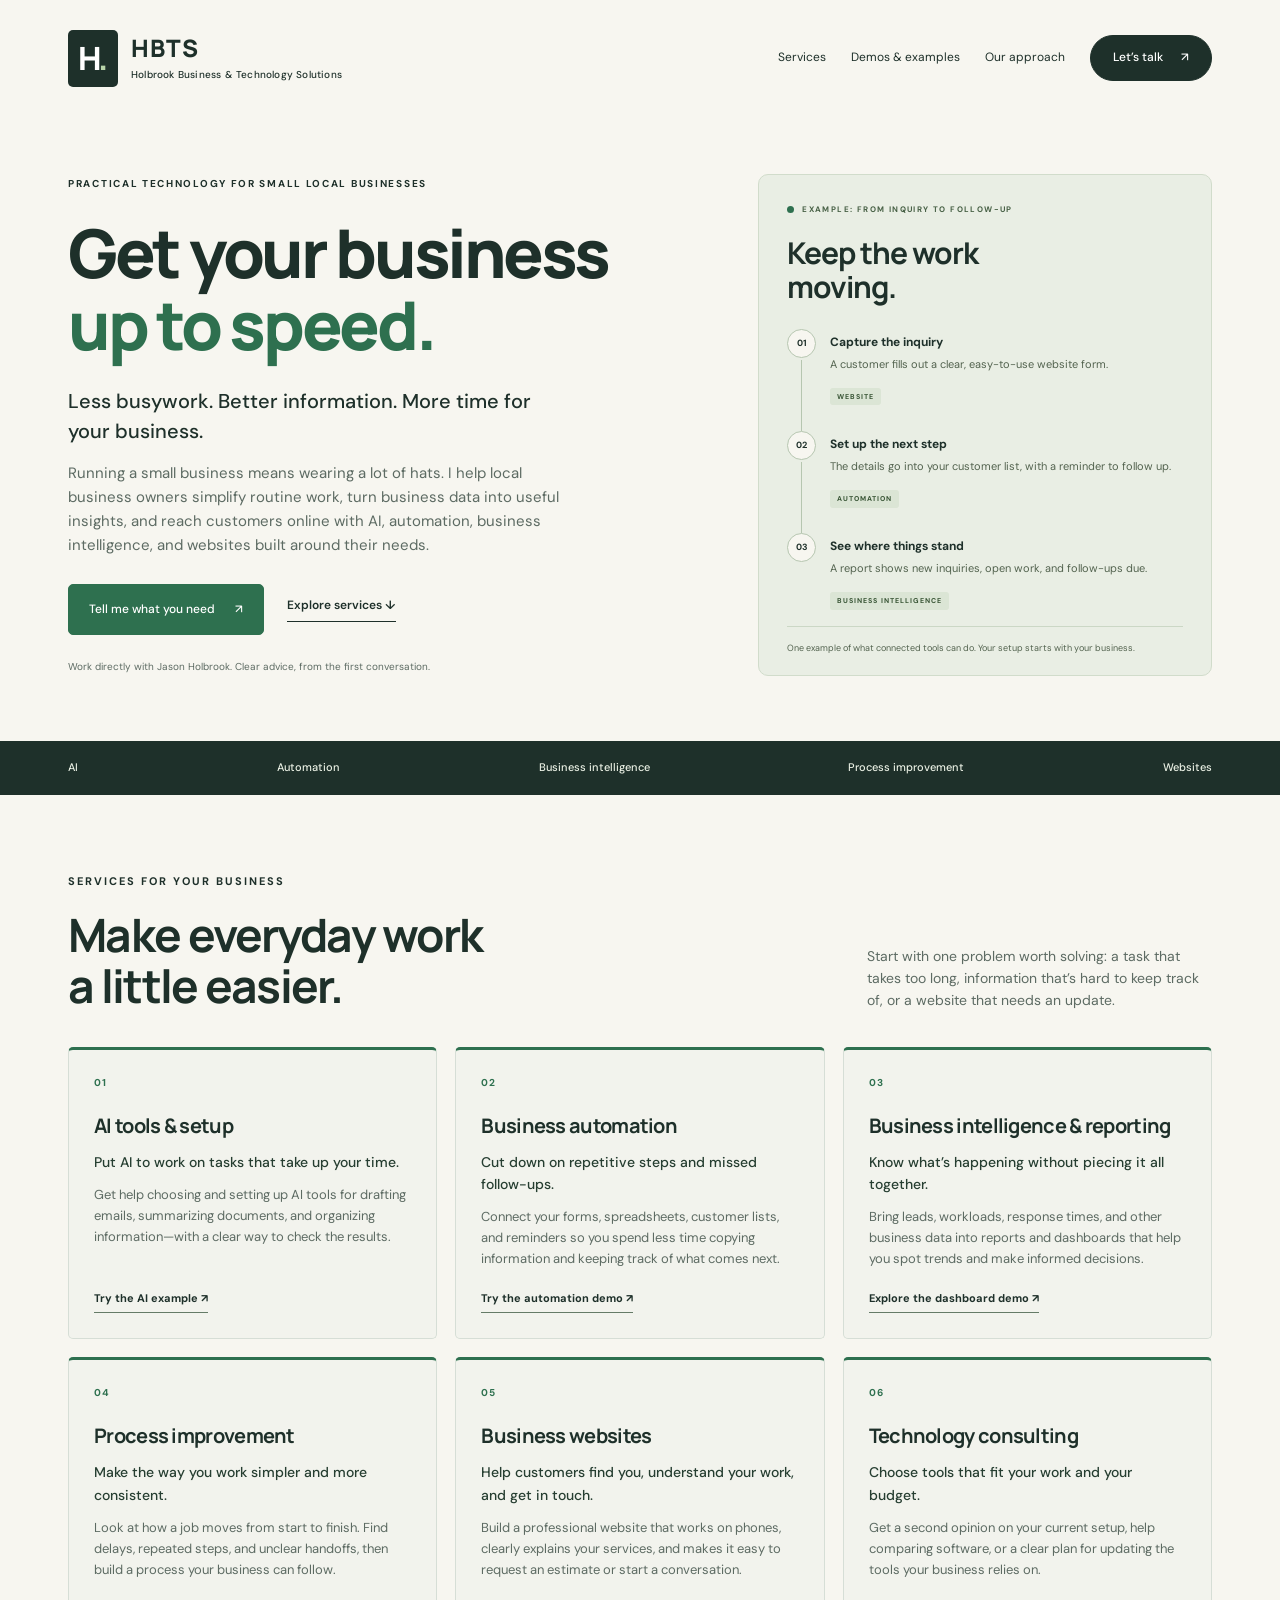
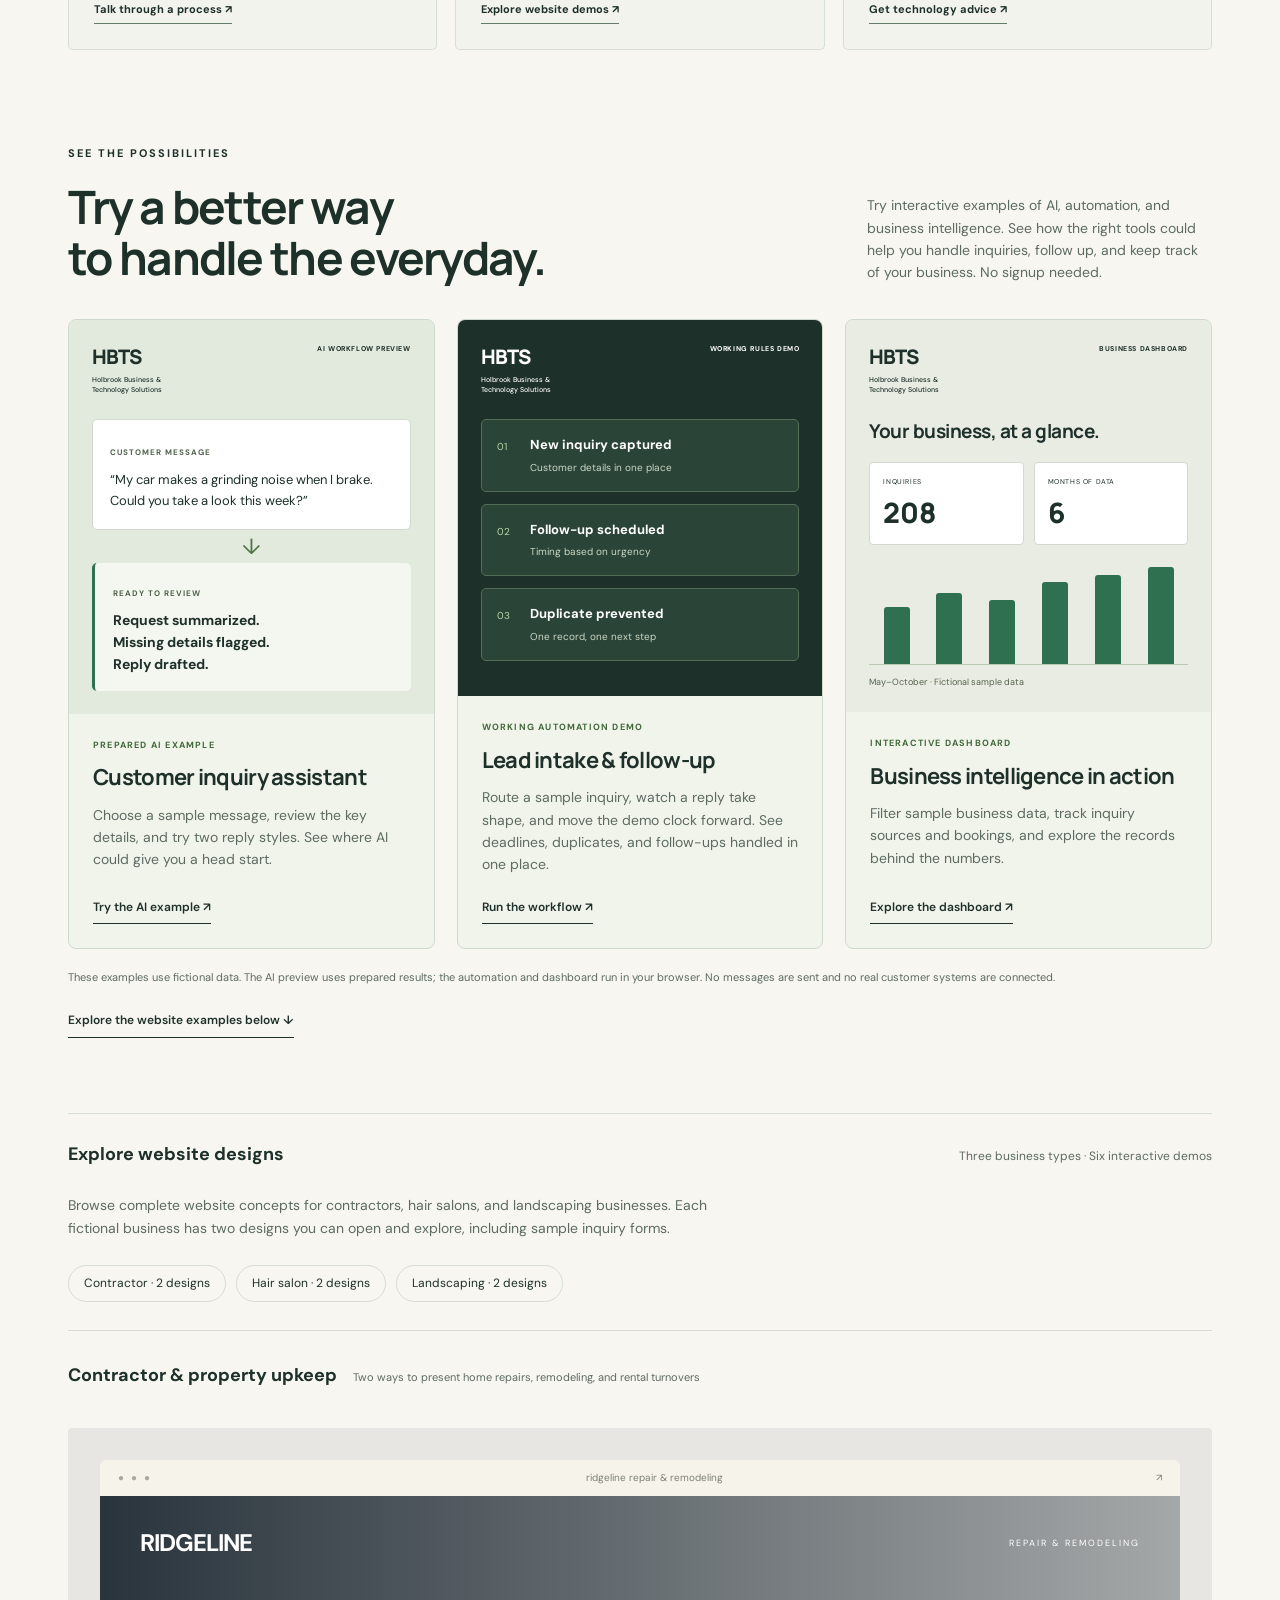
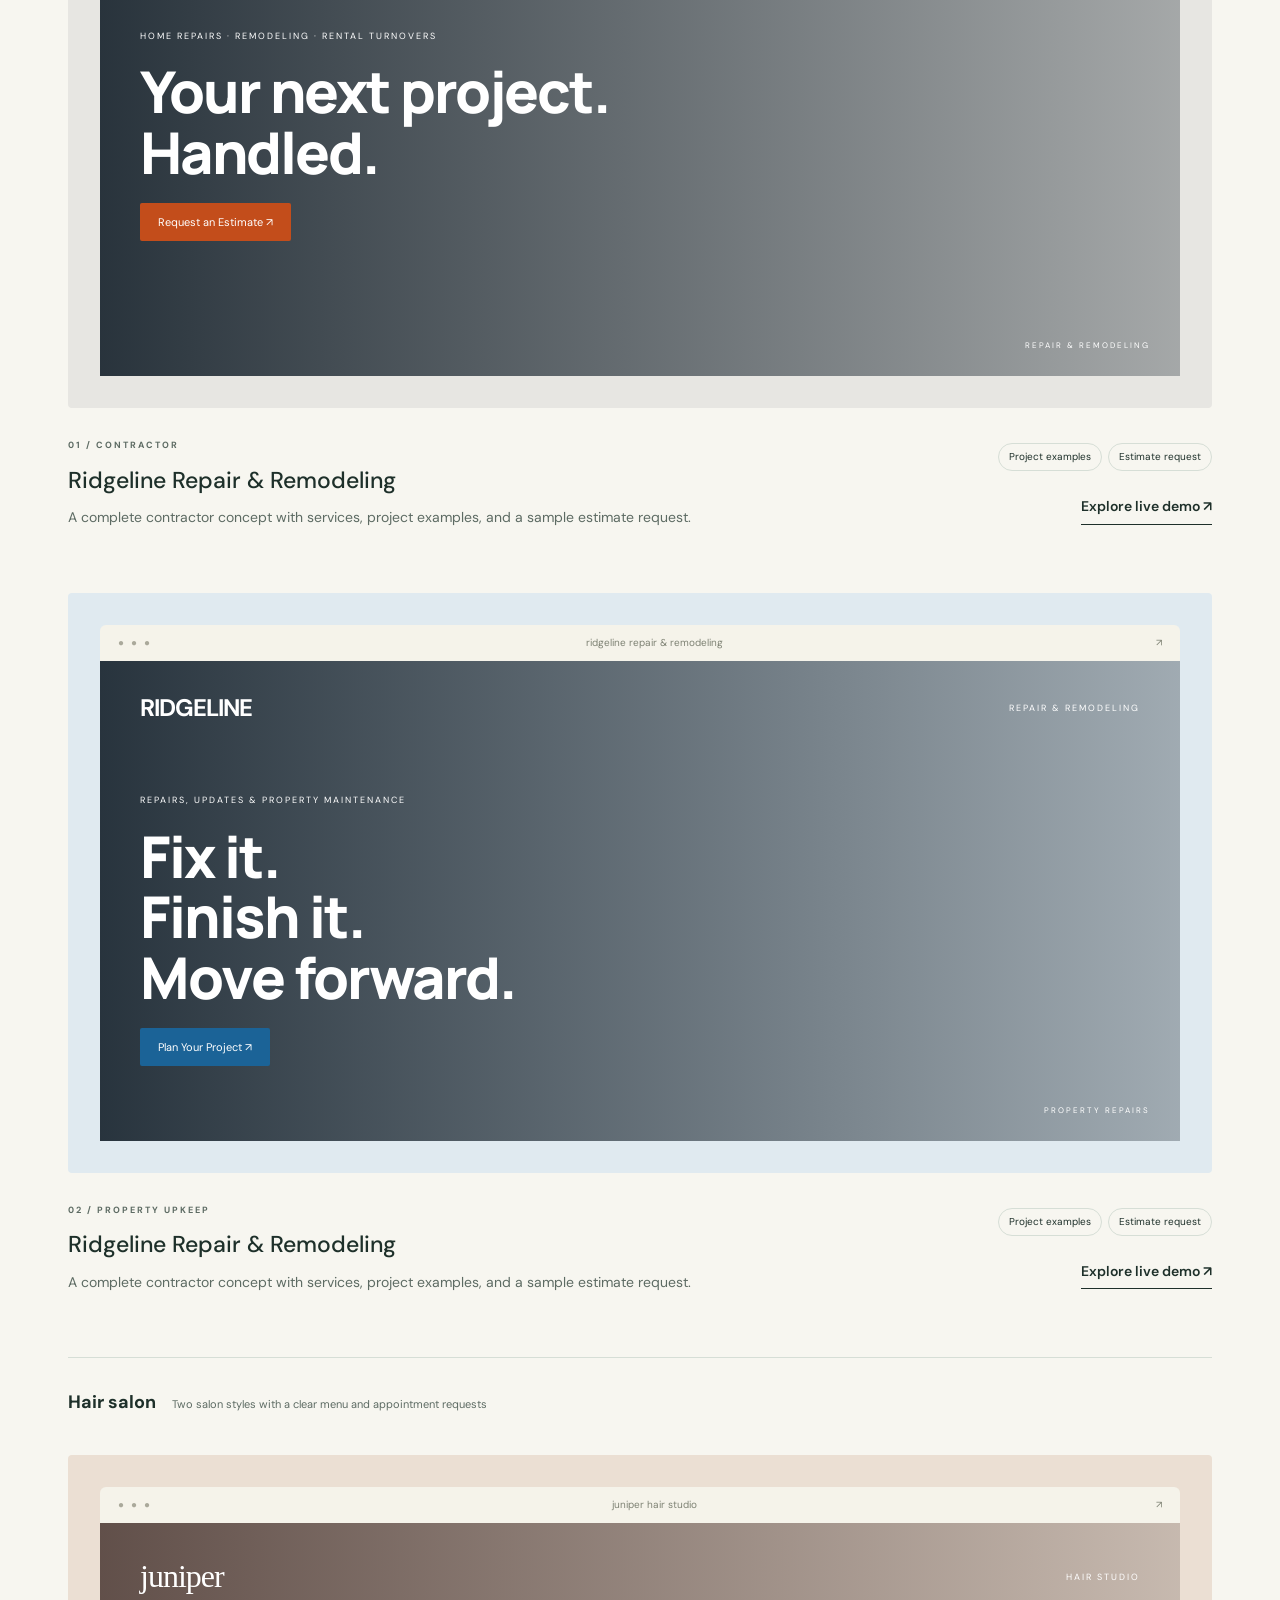
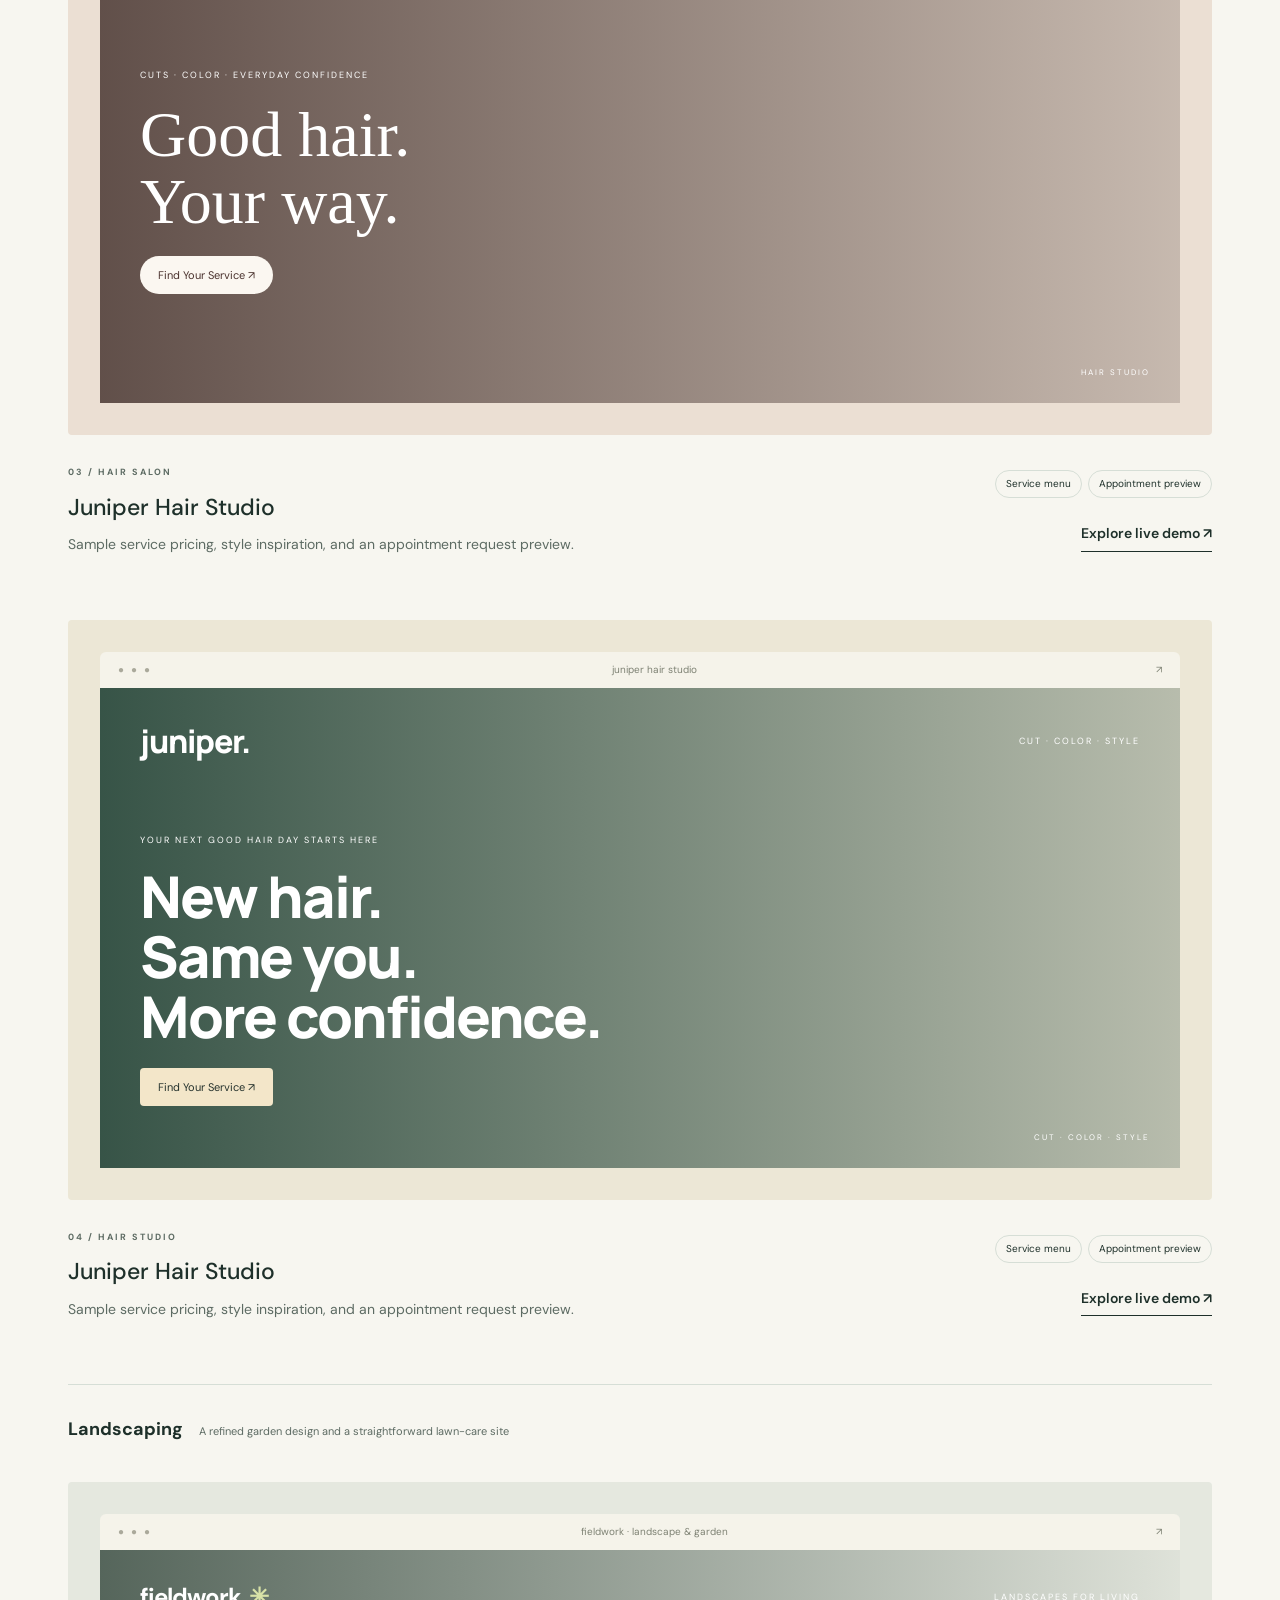
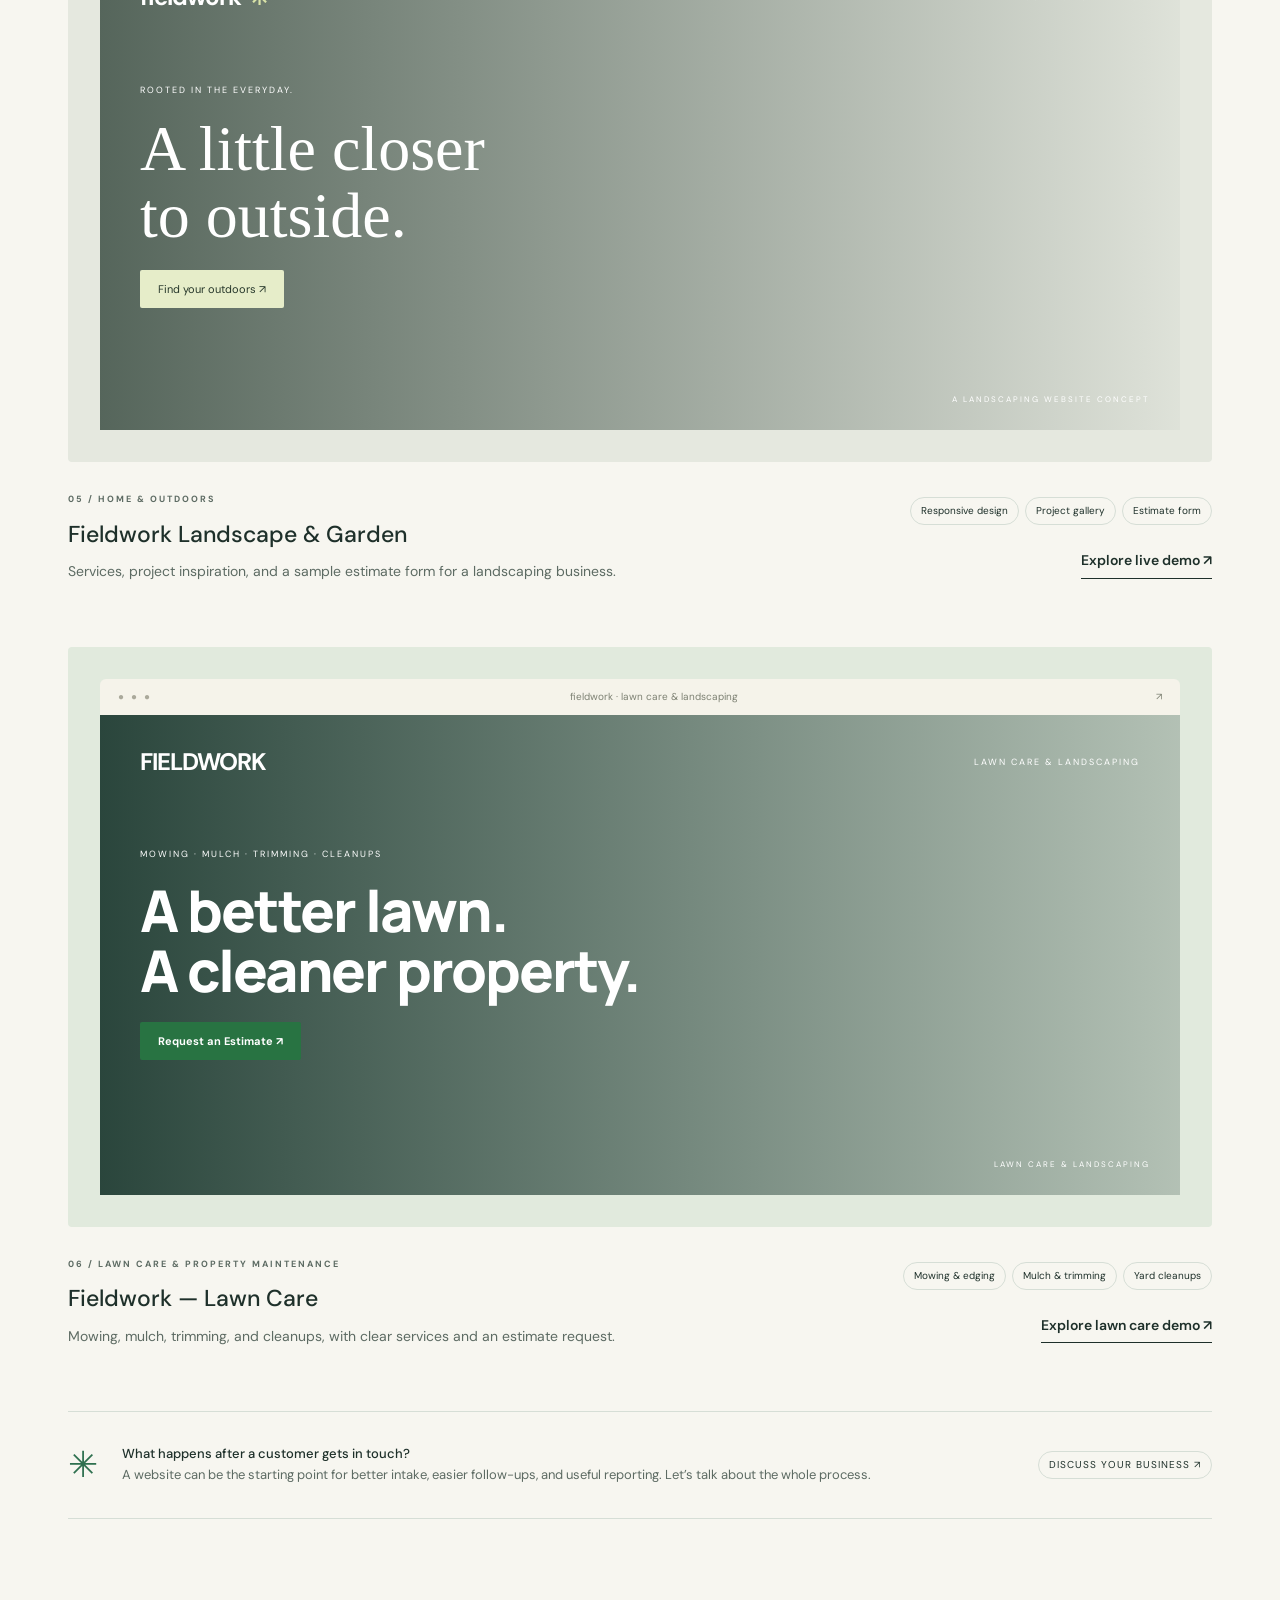
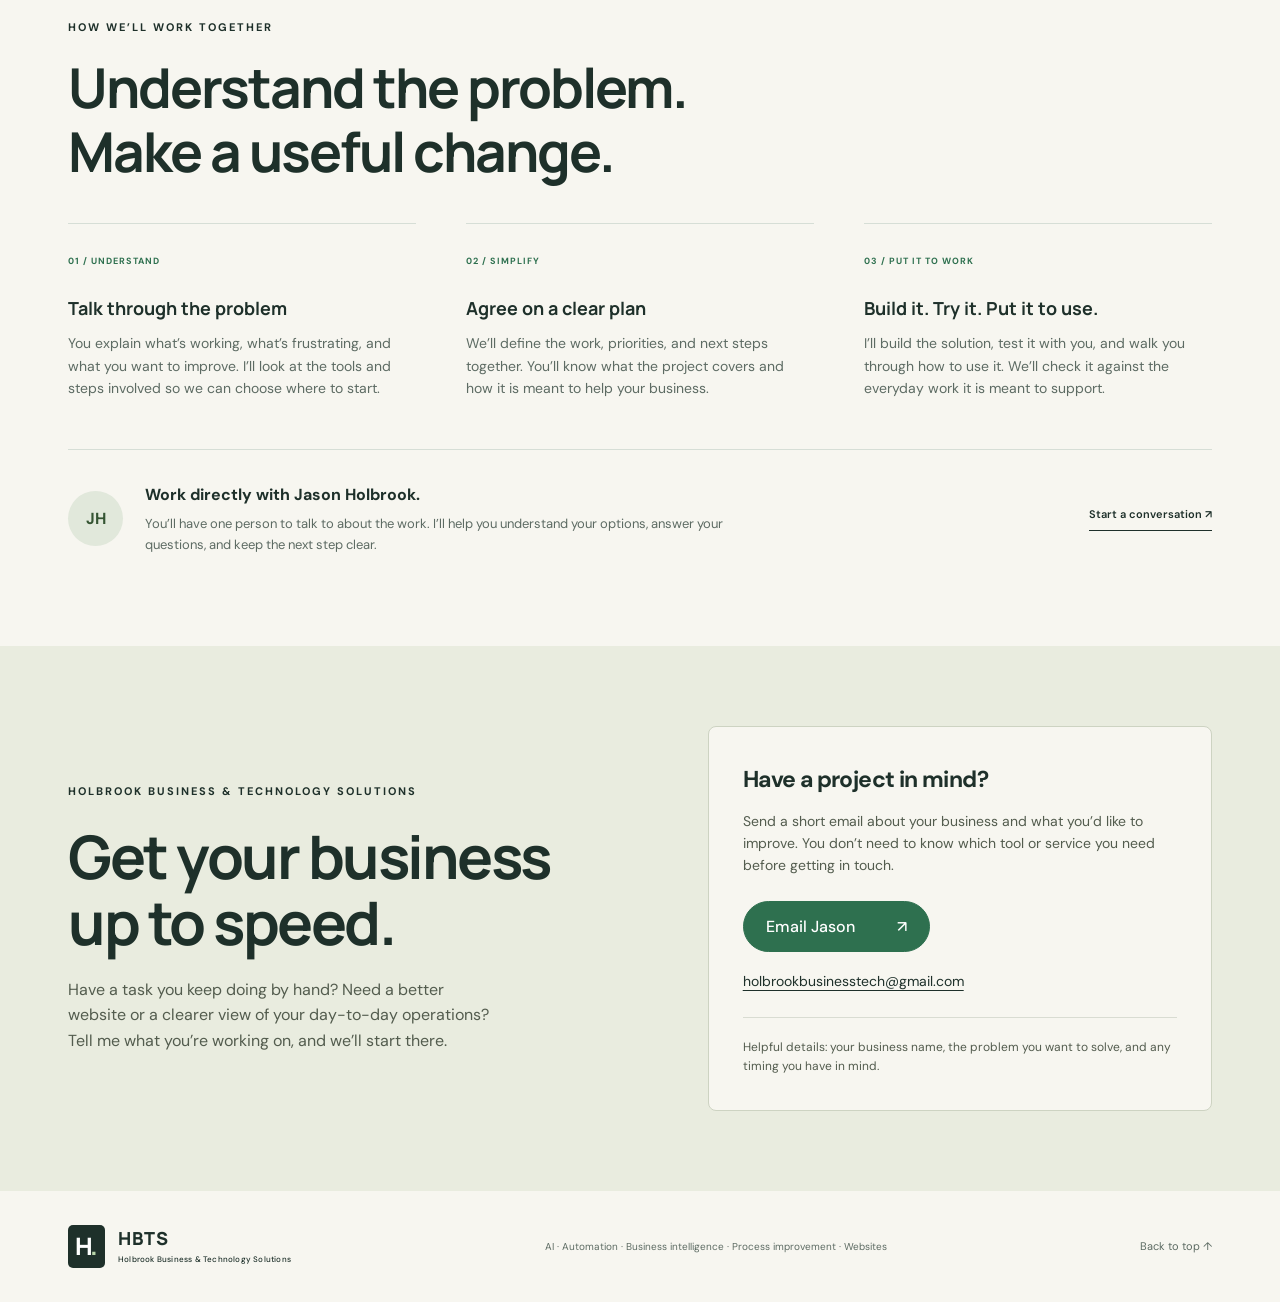
==== index.html @ 5296fdce "Expand automation demo with routing, task clock, and typed replies" ====
<!doctype html><html lang="en"><head><meta charset="utf-8"><meta name="viewport" content="width=device-width,initial-scale=1"><title>Holbrook Business &amp; Technology Solutions | Get your business up to speed</title><meta name="description" content="Practical AI, automation, business intelligence, process improvement, and websites for small local businesses. Work directly with Jason Holbrook."><meta property="og:title" content="Holbrook Business &amp; Technology Solutions"><meta property="og:description" content="Get your business up to speed. Practical AI, automation, business intelligence, process improvement, and websites for small local businesses."><meta property="og:type" content="website"><meta property="og:url" content="https://holbrookbusinesstech.pages.dev/"><link rel="icon" href="favicon.svg" type="image/svg+xml"><link rel="stylesheet" href="style.css"><link rel="stylesheet" href="showcase.css"></head><body><a class="skip-link" href="#main">Skip to content</a><header class="nav wrap"><a class="brand-lockup" href="./" aria-label="Holbrook Business &amp; Technology Solutions home"><span class="brand-symbol" aria-hidden="true">H<span>.</span></span><span class="brand-name">HBTS<small>Holbrook Business &amp; Technology Solutions</small></span></a><nav aria-label="Main navigation"><a href="#services">Services</a><a href="#demos">Demos &amp; examples</a><a href="#approach">Our approach</a><a class="pill dark" href="#contact">Let’s talk <span aria-hidden="true">↗</span></a></nav></header><main id="main"><section class="intro wrap"><div class="hero-message"><p class="eyebrow">PRACTICAL TECHNOLOGY FOR SMALL LOCAL BUSINESSES</p><h1>Get your business<br><span>up to speed.</span></h1><p class="hero-description">Less busywork. Better information. More time for your business.</p><p class="hero-detail">Running a small business means wearing a lot of hats. I help local business owners simplify routine work, turn business data into useful insights, and reach customers online with AI, automation, business intelligence, and websites built around their needs.</p><div class="hero-actions"><a class="pill dark" href="#contact">Tell me what you need <span aria-hidden="true">↗</span></a><a class="text-link" href="#services">Explore services ↓</a></div><p class="hero-byline">Work directly with Jason Holbrook. Clear advice, from the first conversation.</p></div><aside class="workflow-panel" aria-labelledby="workflow-title"><div class="workflow-top"><span class="status-dot" aria-hidden="true"></span> EXAMPLE: FROM INQUIRY TO FOLLOW-UP</div><h2 id="workflow-title">Keep the work<br>moving.</h2><ol class="workflow-list"><li><span class="workflow-number">01</span><div><strong>Capture the inquiry</strong><p>A customer fills out a clear, easy-to-use website form.</p><span class="workflow-tag">WEBSITE</span></div></li><li><span class="workflow-number">02</span><div><strong>Set up the next step</strong><p>The details go into your customer list, with a reminder to follow up.</p><span class="workflow-tag">AUTOMATION</span></div></li><li><span class="workflow-number">03</span><div><strong>See where things stand</strong><p>A report shows new inquiries, open work, and follow-ups due.</p><span class="workflow-tag">BUSINESS INTELLIGENCE</span></div></li></ol><p class="workflow-note">One example of what connected tools can do. Your setup starts with your business.</p></aside></section><div class="service-ribbon"><div class="wrap"><span>AI</span><span>Automation</span><span>Business intelligence</span><span>Process improvement</span><span>Websites</span></div></div><section class="services-section wrap" id="services" aria-labelledby="services-title"><div class="business-section-heading"><div><p class="eyebrow">SERVICES FOR YOUR BUSINESS</p><h2 id="services-title">Make everyday work<br>a little easier.</h2></div><p>Start with one problem worth solving: a task that takes too long, information that’s hard to keep track of, or a website that needs an update.</p></div><div class="services-grid"><article class="service-card"><span class="service-number">01</span><h3>AI tools &amp; setup</h3><p class="service-lead">Put AI to work on tasks that take up your time.</p><p>Get help choosing and setting up AI tools for drafting emails, summarizing documents, and organizing information—with a clear way to check the results.</p><a href="ai-demo/">Try the AI example <span aria-hidden="true">↗</span></a></article><article class="service-card"><span class="service-number">02</span><h3>Business automation</h3><p class="service-lead">Cut down on repetitive steps and missed follow-ups.</p><p>Connect your forms, spreadsheets, customer lists, and reminders so you spend less time copying information and keeping track of what comes next.</p><a href="automation-demo/">Try the automation demo <span aria-hidden="true">↗</span></a></article><article class="service-card"><span class="service-number">03</span><h3>Business intelligence &amp; reporting</h3><p class="service-lead">Know what’s happening without piecing it all together.</p><p>Bring leads, workloads, response times, and other business data into reports and dashboards that help you spot trends and make informed decisions.</p><a href="bi-demo/">Explore the dashboard demo <span aria-hidden="true">↗</span></a></article><article class="service-card"><span class="service-number">04</span><h3>Process improvement</h3><p class="service-lead">Make the way you work simpler and more consistent.</p><p>Look at how a job moves from start to finish. Find delays, repeated steps, and unclear handoffs, then build a process your business can follow.</p><a href="#contact">Talk through a process <span aria-hidden="true">↗</span></a></article><article class="service-card"><span class="service-number">05</span><h3>Business websites</h3><p class="service-lead">Help customers find you, understand your work, and get in touch.</p><p>Build a professional website that works on phones, clearly explains your services, and makes it easy to request an estimate or start a conversation.</p><a href="#work">Explore website demos <span aria-hidden="true">↗</span></a></article><article class="service-card"><span class="service-number">06</span><h3>Technology consulting</h3><p class="service-lead">Choose tools that fit your work and your budget.</p><p>Get a second opinion on your current setup, help comparing software, or a clear plan for updating the tools your business relies on.</p><a href="#contact">Get technology advice <span aria-hidden="true">↗</span></a></article></div></section><section class="interactive-section wrap" id="demos" aria-labelledby="demos-title"><div class="business-section-heading"><div><p class="eyebrow">SEE THE POSSIBILITIES</p><h2 id="demos-title">Try a better way<br>to handle the everyday.</h2></div><p>Try interactive examples of AI, automation, and business intelligence. See how the right tools could help you handle inquiries, follow up, and keep track of your business. No signup needed.</p></div><div class="interactive-grid"><article class="interactive-card"><a class="lab-preview ai-preview" href="ai-demo/" aria-label="Open the AI inquiry assistant example"><div class="lab-preview-top"><strong>HBTS<small>Holbrook Business &amp;<br>Technology Solutions</small></strong><span>AI WORKFLOW PREVIEW</span></div><div class="sample-message"><span>CUSTOMER MESSAGE</span><p>“My car makes a grinding noise when I brake. Could you take a look this week?”</p></div><div class="sample-arrow" aria-hidden="true">↓</div><div class="sample-output"><span>READY TO REVIEW</span><strong>Request summarized.<br>Missing details flagged.<br>Reply drafted.</strong></div></a><div class="interactive-info"><span class="demo-type">PREPARED AI EXAMPLE</span><h3>Customer inquiry assistant</h3><p>Choose a sample message, review the key details, and try two reply styles. See where AI could give you a head start.</p><a class="text-link" href="ai-demo/">Try the AI example ↗</a></div></article><article class="interactive-card"><a class="lab-preview auto-preview" href="automation-demo/" aria-label="Open the lead and follow-up automation demo"><div class="lab-preview-top"><strong>HBTS<small>Holbrook Business &amp;<br>Technology Solutions</small></strong><span>WORKING RULES DEMO</span></div><div class="mini-flow"><div><span>01</span><strong>New inquiry captured</strong><small>Customer details in one place</small></div><div><span>02</span><strong>Follow-up scheduled</strong><small>Timing based on urgency</small></div><div><span>03</span><strong>Duplicate prevented</strong><small>One record, one next step</small></div></div></a><div class="interactive-info"><span class="demo-type">WORKING AUTOMATION DEMO</span><h3>Lead intake &amp; follow-up</h3><p>Route a sample inquiry, watch a reply take shape, and move the demo clock forward. See deadlines, duplicates, and follow-ups handled in one place.</p><a class="text-link" href="automation-demo/">Run the workflow ↗</a></div></article><article class="interactive-card"><a class="lab-preview bi-preview" href="bi-demo/" aria-label="Open the interactive business dashboard"><div class="lab-preview-top"><strong>HBTS<small>Holbrook Business &amp;<br>Technology Solutions</small></strong><span>BUSINESS DASHBOARD</span></div><div class="mini-dashboard-title">Your business, at a glance.</div><div class="mini-kpis"><div><small>INQUIRIES</small><strong>208</strong></div><div><small>MONTHS OF DATA</small><strong>6</strong></div></div><div class="mini-chart" aria-hidden="true"><span style="height:59%"></span><span style="height:73%"></span><span style="height:66%"></span><span style="height:84%"></span><span style="height:91%"></span><span style="height:100%"></span></div><div class="mini-chart-caption">May–October · Fictional sample data</div></a><div class="interactive-info"><span class="demo-type">INTERACTIVE DASHBOARD</span><h3>Business intelligence in action</h3><p>Filter sample business data, track inquiry sources and bookings, and explore the records behind the numbers.</p><a class="text-link" href="bi-demo/">Explore the dashboard ↗</a></div></article></div><p class="demo-disclosure">These examples use fictional data. The AI preview uses prepared results; the automation and dashboard run in your browser. No messages are sent and no real customer systems are connected.</p><a class="text-link website-jump" href="#work">Explore the website examples below ↓</a></section><section class="work wrap" id="work"><div class="section-heading"><h2>Explore website designs</h2><span>Three business types · Six interactive demos</span></div><p class="work-description">Browse complete website concepts for contractors, hair salons, and landscaping businesses. Each fictional business has two designs you can open and explore, including sample inquiry forms.</p><nav class="design-nav" aria-label="Browse business types"><a href="#contractor-designs">Contractor · 2 designs</a><a href="#salon-designs">Hair salon · 2 designs</a><a href="#landscaping-designs">Landscaping · 2 designs</a></nav><h3 class="category-heading" id="contractor-designs">Contractor & property upkeep<span>Two ways to present home repairs, remodeling, and rental turnovers</span></h3><a class="project-preview builder-preview" href="contractor/" aria-label="Explore Ridgeline Repair & Remodeling design 01"><div class="browser-bar"><span>● ● ●</span><span>ridgeline repair & remodeling</span><span>↗</span></div><div class="preview-scene" style="--preview-image:url('https://images.unsplash.com/photo-1503387762-592deb58ef4e?auto=format&fit=crop&w=1600&q=85')"><div class="mini-nav"><strong>RIDGELINE</strong><span>REPAIR & REMODELING</span></div><div class="preview-copy"><small>HOME REPAIRS · REMODELING · RENTAL TURNOVERS</small><h3>Your next project.<br>Handled.</h3><span class="preview-button">Request an Estimate ↗</span></div><span class="image-label">REPAIR &amp; REMODELING</span></div></a><div class="project-info"><div><p class="eyebrow">01 / CONTRACTOR</p><h3>Ridgeline Repair & Remodeling</h3><p>A complete contractor concept with services, project examples, and a sample estimate request.</p></div><div><div class="tags"><span>Project examples</span><span>Estimate request</span></div><a class="text-link" href="contractor/">Explore live demo ↗</a></div></div><a class="project-preview builder-preview variant-two" href="contractor-modern/" aria-label="Explore Ridgeline Repair & Remodeling design 02"><div class="browser-bar"><span>● ● ●</span><span>ridgeline repair & remodeling</span><span>↗</span></div><div class="preview-scene" style="--preview-image:url('https://images.unsplash.com/photo-1600585154340-be6161a56a0c?auto=format&fit=crop&w=1600&q=85')"><div class="mini-nav"><strong>RIDGELINE</strong><span>REPAIR & REMODELING</span></div><div class="preview-copy"><small>REPAIRS, UPDATES & PROPERTY MAINTENANCE</small><h3>Fix it.<br>Finish it.<br>Move forward.</h3><span class="preview-button">Plan Your Project ↗</span></div><span class="image-label">PROPERTY REPAIRS</span></div></a><div class="project-info"><div><p class="eyebrow">02 / PROPERTY UPKEEP</p><h3>Ridgeline Repair & Remodeling</h3><p>A complete contractor concept with services, project examples, and a sample estimate request.</p></div><div><div class="tags"><span>Project examples</span><span>Estimate request</span></div><a class="text-link" href="contractor-modern/">Explore live demo ↗</a></div></div><h3 class="category-heading" id="salon-designs">Hair salon<span>Two salon styles with a clear menu and appointment requests</span></h3><a class="project-preview salon-preview" href="salon/" aria-label="Explore Juniper Hair Studio design 01"><div class="browser-bar"><span>● ● ●</span><span>juniper hair studio</span><span>↗</span></div><div class="preview-scene" style="--preview-image:url('https://images.unsplash.com/photo-1560066984-138dadb4c035?auto=format&fit=crop&w=1600&q=85')"><div class="mini-nav"><strong>juniper</strong><span>HAIR STUDIO</span></div><div class="preview-copy"><small>CUTS · COLOR · EVERYDAY CONFIDENCE</small><h3>Good hair.<br>Your way.</h3><span class="preview-button">Find Your Service ↗</span></div><span class="image-label">HAIR STUDIO</span></div></a><div class="project-info"><div><p class="eyebrow">03 / HAIR SALON</p><h3>Juniper Hair Studio</h3><p>Sample service pricing, style inspiration, and an appointment request preview.</p></div><div><div class="tags"><span>Service menu</span><span>Appointment preview</span></div><a class="text-link" href="salon/">Explore live demo ↗</a></div></div><a class="project-preview salon-preview variant-two" href="salon-modern/" aria-label="Explore Juniper Hair Studio design 02"><div class="browser-bar"><span>● ● ●</span><span>juniper hair studio</span><span>↗</span></div><div class="preview-scene" style="--preview-image:url('https://images.unsplash.com/photo-1521590832167-7bcbfaa6381f?auto=format&fit=crop&w=1600&q=85')"><div class="mini-nav"><strong>juniper.</strong><span>CUT · COLOR · STYLE</span></div><div class="preview-copy"><small>YOUR NEXT GOOD HAIR DAY STARTS HERE</small><h3>New hair.<br>Same you.<br>More confidence.</h3><span class="preview-button">Find Your Service ↗</span></div><span class="image-label">CUT · COLOR · STYLE</span></div></a><div class="project-info"><div><p class="eyebrow">04 / HAIR STUDIO</p><h3>Juniper Hair Studio</h3><p>Sample service pricing, style inspiration, and an appointment request preview.</p></div><div><div class="tags"><span>Service menu</span><span>Appointment preview</span></div><a class="text-link" href="salon-modern/">Explore live demo ↗</a></div></div><h3 class="category-heading" id="landscaping-designs">Landscaping<span>A refined garden design and a straightforward lawn-care site</span></h3><a class="project-preview" href="landscaping/" aria-label="Explore the Fieldwork landscaping demo"><div class="browser-bar"><span>● ● ●</span><span>fieldwork · landscape & garden</span><span>↗</span></div><div class="preview-scene"><div class="mini-nav"><strong>fieldwork<span>✳</span></strong><span>LANDSCAPES FOR LIVING</span></div><div class="preview-copy"><small>ROOTED IN THE EVERYDAY.</small><h3>A little closer<br>to outside.</h3><span class="preview-button">Find your outdoors ↗</span></div><span class="image-label">A LANDSCAPING WEBSITE CONCEPT</span></div></a><div class="project-info"><div><p class="eyebrow">05 / HOME & OUTDOORS</p><h3>Fieldwork Landscape & Garden</h3><p>Services, project inspiration, and a sample estimate form for a landscaping business.</p></div><div><div class="tags"><span>Responsive design</span><span>Project gallery</span><span>Estimate form</span></div><a class="text-link" href="landscaping/">Explore live demo ↗</a></div></div><a class="project-preview pro-preview" href="landscaping-pro/" aria-label="Explore the lawn care website design"><div class="browser-bar"><span>● ● ●</span><span>fieldwork · lawn care & landscaping</span><span>↗</span></div><div class="preview-scene"><div class="mini-nav"><strong>FIELDWORK</strong><span>LAWN CARE & LANDSCAPING</span></div><div class="preview-copy"><small>MOWING · MULCH · TRIMMING · CLEANUPS</small><h3>A better lawn.<br>A cleaner property.</h3><span class="preview-button">Request an Estimate ↗</span></div><span class="image-label">LAWN CARE &amp; LANDSCAPING</span></div></a><div class="project-info"><div><p class="eyebrow">06 / LAWN CARE & PROPERTY MAINTENANCE</p><h3>Fieldwork — Lawn Care</h3><p>Mowing, mulch, trimming, and cleanups, with clear services and an estimate request.</p></div><div><div class="tags"><span>Mowing & edging</span><span>Mulch & trimming</span><span>Yard cleanups</span></div><a class="text-link" href="landscaping-pro/">Explore lawn care demo ↗</a></div></div><div class="collection-note"><span>✳</span><p><strong>What happens after a customer gets in touch?</strong><br>A website can be the starting point for better intake, easier follow-ups, and useful reporting. Let’s talk about the whole process.</p><a class="outline-label" href="#contact">DISCUSS YOUR BUSINESS ↗</a></div></section><section class="approach wrap" id="approach"><p class="eyebrow">HOW WE’LL WORK TOGETHER</p><h2>Understand the problem.<br>Make a useful change.</h2><div class="principles"><article><span>01 / UNDERSTAND</span><h3>Talk through the problem</h3><p>You explain what’s working, what’s frustrating, and what you want to improve. I’ll look at the tools and steps involved so we can choose where to start.</p></article><article><span>02 / SIMPLIFY</span><h3>Agree on a clear plan</h3><p>We’ll define the work, priorities, and next steps together. You’ll know what the project covers and how it is meant to help your business.</p></article><article><span>03 / PUT IT TO WORK</span><h3>Build it. Try it. Put it to use.</h3><p>I’ll build the solution, test it with you, and walk you through how to use it. We’ll check it against the everyday work it is meant to support.</p></article></div><div class="founder-note"><span class="founder-initials" aria-hidden="true">JH</span><div><h3>Work directly with Jason Holbrook.</h3><p>You’ll have one person to talk to about the work. I’ll help you understand your options, answer your questions, and keep the next step clear.</p></div><a class="text-link" href="#contact">Start a conversation ↗</a></div></section><section class="contact-section" id="contact" aria-labelledby="contact-title"><div class="wrap contact-layout"><div><p class="eyebrow">HOLBROOK BUSINESS &amp; TECHNOLOGY SOLUTIONS</p><h2 id="contact-title">Get your business<br>up to speed.</h2><p class="contact-intro">Have a task you keep doing by hand? Need a better website or a clearer view of your day-to-day operations? Tell me what you’re working on, and we’ll start there.</p></div><div class="contact-card"><h3>Have a project in mind?</h3><p>Send a short email about your business and what you’d like to improve. You don’t need to know which tool or service you need before getting in touch.</p><a class="pill dark" href="mailto:holbrookbusinesstech@gmail.com?subject=Business%20technology%20inquiry">Email Jason <span aria-hidden="true">↗</span></a><a class="contact-email" href="mailto:holbrookbusinesstech@gmail.com">holbrookbusinesstech@gmail.com</a><p class="contact-hint">Helpful details: your business name, the problem you want to solve, and any timing you have in mind.</p></div></div></section></main><footer class="wrap"><a class="brand-lockup" href="./" aria-label="Holbrook Business &amp; Technology Solutions home"><span class="brand-symbol" aria-hidden="true">H<span>.</span></span><span class="brand-name">HBTS<small>Holbrook Business &amp; Technology Solutions</small></span></a><span>AI · Automation · Business intelligence · Process improvement · Websites</span><a href="#">Back to top ↑</a></footer></body></html>
---- style.css ----
@import url('https://fonts.googleapis.com/css2?family=DM+Sans:wght@400;500;600;700&family=Manrope:wght@400;500;600;700;800&display=swap');
.builder-preview{background:#e7e6e2!important}.builder-preview .preview-scene{background:linear-gradient(90deg,#14202ae6,#14202a50),var(--preview-image) center/cover}.builder-preview .preview-copy h3{font-family:'Manrope',Arial,sans-serif;font-weight:800;font-size:clamp(34px,4.5vw,60px);letter-spacing:-2px}.builder-preview .preview-button{background:#c34d1b;color:white}.builder-preview.variant-two{background:#e0eaf0!important}.builder-preview.variant-two .preview-button{background:#1b6397}.salon-preview{background:#ebdfd3!important}.salon-preview .preview-scene{background:linear-gradient(90deg,#3c2925c9,#3c292535),var(--preview-image) center/cover}.salon-preview .mini-nav strong{font-family:Georgia,serif;font-size:32px;font-weight:400}.salon-preview .preview-button{background:#fbf7f1;color:#49312d;border-radius:30px}.salon-preview.variant-two{background:#ece7d6!important}.salon-preview.variant-two .preview-scene{background:linear-gradient(90deg,#1b3d31dd,#1b3d3140),var(--preview-image) center/cover}.salon-preview.variant-two .mini-nav strong,.salon-preview.variant-two .preview-copy h3{font-family:'Manrope',Arial,sans-serif;font-weight:800}.salon-preview.variant-two .preview-copy h3{font-size:clamp(32px,4.5vw,58px);letter-spacing:-2px}.salon-preview.variant-two .preview-button{border-radius:4px;background:#f3e6c9;color:#25322d}.project-preview:hover .preview-button{filter:brightness(.93)}.design-nav{display:flex;flex-wrap:wrap;gap:10px;padding-bottom:28px}.design-nav a{font-size:12px;border:1px solid var(--line);border-radius:20px;padding:8px 15px}.design-nav a:hover{background:#e9ecdf}.category-heading{border-top:1px solid var(--line);padding:30px 0 20px;font-size:18px}.category-heading span{font-size:11px;font-weight:400;color:var(--muted);margin-left:16px}@media(max-width:700px){.category-heading span{display:block;margin:8px 0 0}.section-heading{gap:16px}.section-heading>span{text-align:right;max-width:150px}.preview-copy small{font-size:8px;letter-spacing:1px}.builder-preview .preview-copy h3,.salon-preview.variant-two .preview-copy h3{font-size:35px}}
.pro-preview{background:#e1eadd!important}.pro-preview .preview-scene{background:linear-gradient(90deg,#102e25df,#102e2538),url('https://images.unsplash.com/photo-1558904541-efa843a96f01?auto=format&fit=crop&w=1800&q=85') center/cover}.pro-preview .preview-copy h3{font-family:'Manrope',Arial,sans-serif;font-weight:800;font-size:clamp(32px,4.5vw,58px);letter-spacing:-2px}.pro-preview .preview-button{background:#287342;color:#fff;font-weight:700}
:root{--ink:#22271f;--paper:#f7f6f0;--muted:#6b7068;--line:#d9dcd2;--accent:#657842}*{box-sizing:border-box}html{scroll-behavior:smooth;scroll-padding-top:30px}body{margin:0;background:var(--paper);color:var(--ink);font:16px/1.6 'DM Sans',sans-serif}a{color:inherit;text-decoration:none}button,input,select,textarea{font:inherit}a:focus-visible,button:focus-visible,input:focus-visible,select:focus-visible,textarea:focus-visible{outline:3px solid #b1832c;outline-offset:5px}.wrap{max-width:1240px;margin:auto;padding-left:48px;padding-right:48px}.nav{height:112px;display:flex;justify-content:space-between;align-items:center}.logo{font:800 26px 'Manrope',sans-serif;letter-spacing:-1px}.dot{color:var(--accent)}nav{display:flex;align-items:center;gap:32px;font-size:14px}.pill{display:inline-flex;align-items:center;justify-content:center;border:1px solid var(--ink);border-radius:30px;padding:12px 22px;font-weight:500}.dark{background:var(--ink);color:white}.intro{padding-top:85px;padding-bottom:86px}.eyebrow{font-size:11px;font-weight:700;letter-spacing:2px}h1,h2,h3,p{margin-top:0}h1{font:500 clamp(50px,6.7vw,88px)/1.07 'Manrope',sans-serif;letter-spacing:-5px;margin:26px 0 38px}h1>span{color:#788170}.intro-bottom{display:flex;justify-content:space-between;align-items:end;gap:40px}.intro-bottom p{max-width:460px;color:var(--muted);margin:0;font-size:17px}.text-link{display:inline-block;font-size:14px;font-weight:600;border-bottom:1px solid;padding-bottom:6px}.text-link span{margin-left:36px}.section-heading{border-top:1px solid var(--line);display:flex;justify-content:space-between;align-items:center;padding:26px 0}.section-heading h2{font-size:18px;margin:0}.section-heading>span{font-size:12px;color:var(--muted)}.project-preview{display:block;background:#e5e8df;padding:32px;border-radius:4px}.browser-bar{display:flex;justify-content:space-between;background:#f5f3ea;padding:10px 18px;font-size:10px;color:#7d8173;border-radius:6px 6px 0 0}.browser-bar>span:first-child{letter-spacing:2px;color:#aaa99b}.preview-scene{min-height:480px;background:linear-gradient(90deg,#152b20b0,#152b2008),url('https://images.unsplash.com/photo-1416879595882-3373a0480b5b?auto=format&fit=crop&w=1800&q=85') center 55%/cover;position:relative;color:#fff;padding:28px 40px}.mini-nav{display:flex;justify-content:space-between;align-items:center}.mini-nav strong{font-size:24px;letter-spacing:-1px}.mini-nav strong span{margin-left:8px;color:#d8e2a7}.mini-nav>span{font-size:9px;letter-spacing:2px}.preview-copy{padding-top:58px}.preview-copy small{letter-spacing:2px;font-size:9px}.preview-copy h3{font:400 clamp(42px,5vw,68px)/1.05 Georgia,serif;margin:15px 0 26px}.preview-button{background:#e6edc9;color:#26372a;padding:12px 18px;font-size:11px;border-radius:2px}.image-label{position:absolute;bottom:24px;right:30px;letter-spacing:2px;font-size:8px}.project-info{display:flex;justify-content:space-between;gap:32px;padding:30px 0 50px}.project-info h3{font-size:23px;margin-bottom:8px;font-weight:500}.project-info p:last-child{font-size:14px;color:var(--muted)}.project-info .eyebrow{font-size:9px;color:var(--muted)}.project-info>div:last-child{text-align:right}.tags{display:flex;gap:6px;margin:5px 0 22px;flex-wrap:wrap}.tags span,.outline-label{border:1px solid var(--line);border-radius:20px;padding:5px 10px;font-size:10px}.collection-note{border-top:1px solid var(--line);border-bottom:1px solid var(--line);padding:24px 0;display:flex;gap:24px;align-items:center}.collection-note>span:first-child{font-size:36px;color:var(--accent)}.collection-note p{margin:0;color:var(--muted);font-size:13px}.collection-note strong{color:var(--ink);font-weight:500}.outline-label{margin-left:auto;white-space:nowrap;letter-spacing:1px}.approach{padding-top:100px;padding-bottom:90px}.approach h2,.closing h2{font:500 clamp(34px,4.5vw,55px)/1.15 'Manrope',sans-serif;letter-spacing:-2px;margin:20px 0 40px}.principles{display:grid;grid-template-columns:repeat(3,1fr);gap:50px}.principles article{border-top:1px solid var(--line);padding-top:22px}.principles article>span{color:var(--muted);font-size:12px}.principles h3{font-size:18px;margin:22px 0 10px}.principles p{font-size:14px;color:var(--muted)}.closing{text-align:center;background:#e9ecdf;padding-top:64px;padding-bottom:64px;max-width:none}.closing h2{margin-bottom:30px}.closing>p:last-child{font-size:11px;color:var(--muted);margin:28px 0 0}footer{display:flex;justify-content:space-between;align-items:center;gap:24px;padding-top:34px;padding-bottom:34px}footer>span,footer>a:last-child{font-size:11px;color:var(--muted)}@media(max-width:700px){.wrap{padding-left:22px;padding-right:22px}.nav{height:90px}nav{gap:16px}nav>a:nth-child(2),nav>.pill{display:none}.intro{padding-top:50px;padding-bottom:50px}h1{letter-spacing:-2.5px}.intro-bottom,.project-info{flex-direction:column;align-items:start;gap:24px}.intro-bottom p{font-size:15px}.section-heading>span{font-size:10px}.project-preview{padding:12px}.preview-scene{min-height:360px;padding:22px}.mini-nav>span{display:none}.preview-copy{padding-top:45px}.project-info>div:last-child{text-align:left}.collection-note{gap:14px}.outline-label{display:none}.principles{grid-template-columns:1fr;gap:20px}.approach{padding-top:60px;padding-bottom:40px}footer{flex-wrap:wrap}footer>span{width:100%;order:3}}@media(prefers-reduced-motion:reduce){html{scroll-behavior:auto}}

.design-nav>a{display:inline-flex!important}

.contact-section{background:#e9ecdf;padding:80px 0;scroll-margin-top:25px}.contact-layout{display:grid;grid-template-columns:1.1fr 1fr;gap:85px;align-items:center}.contact-section h2{font:600 clamp(38px,4.8vw,60px)/1.1 'Manrope',sans-serif;letter-spacing:-2.5px;margin:22px 0}.contact-intro{font-size:16px;color:#535c4e;max-width:430px;margin:0}.contact-card{padding:34px;background:#f7f6f0;border:1px solid #cdd3c2;border-radius:8px}.contact-card h3{font-size:23px;letter-spacing:-.6px;margin:0 0 12px}.contact-card p{font-size:14px;color:#535c4e;margin-bottom:24px}.contact-card .pill{gap:42px}.contact-email{display:block;width:fit-content;margin-top:18px;font-size:14px;text-decoration:underline;text-underline-offset:4px;overflow-wrap:anywhere}.contact-card .contact-hint{font-size:12px;margin:24px 0 0;padding-top:20px;border-top:1px solid #d9dcd2}@media(max-width:700px){.contact-section{padding:50px 0}.contact-layout{grid-template-columns:1fr;gap:30px}.contact-card{padding:25px}.contact-section h2{letter-spacing:-1.5px}.contact-intro{font-size:15px}}
---- showcase.css ----
:root{--ink:#1e302a;--accent:#2e704f;--muted:#5d6b63;--line:#d6ded6}
.interactive-section{padding-top:20px;padding-bottom:75px;scroll-margin-top:25px}.interactive-grid{display:grid;grid-template-columns:1fr 1fr;gap:28px}.interactive-card{overflow:hidden;border:1px solid #cfdacf;border-radius:8px;background:#f1f4eb}.lab-preview{display:block;padding:24px 28px;min-height:355px;background:#e1eadd}.lab-preview-top{display:flex;justify-content:space-between;align-items:center;gap:15px;margin-bottom:23px}.lab-preview-top strong{font:800 20px 'Manrope',Arial,sans-serif;letter-spacing:-1px}.lab-preview-top>span{font-size:8px;font-weight:700;letter-spacing:1px}.sample-message{padding:17px;background:#fff;border-radius:5px;border:1px solid #d1dacc}.sample-message>span,.sample-output>span{font-size:8px;letter-spacing:1px;font-weight:700;color:#50634c}.sample-message p{font-size:13px;margin:8px 0 0;line-height:1.6}.sample-arrow{font-size:22px;line-height:1.5;text-align:center;color:#527347}.sample-output{background:#f4f7ef;padding:15px 18px;border-radius:5px;border-left:3px solid #2e704f}.sample-output strong{display:block;font-size:14px;line-height:1.6;margin-top:5px}.auto-preview{background:#1e302a;color:#fff}.mini-flow>div{position:relative;padding:15px 15px 15px 48px;background:#2b4438;border:1px solid #536c55;border-radius:5px;margin-bottom:12px}.mini-flow>div>span{position:absolute;left:15px;top:19px;font-size:10px;color:#b9d6aa}.mini-flow strong{display:block;font-size:13px}.mini-flow small{display:block;font-size:10px;color:#cad8c3;margin-top:4px}.interactive-info{padding:27px}.demo-type{font-size:9px;letter-spacing:1.2px;font-weight:700;color:#42683c}.interactive-info h3{font:700 22px/1.25 'Manrope',Arial,sans-serif;letter-spacing:-.7px;margin:12px 0}.interactive-info p{font-size:14px;color:var(--muted);margin-bottom:22px}.interactive-info .text-link{font-size:12px}.demo-disclosure{font-size:11px;color:var(--muted);margin:20px 0}.website-jump{font-size:12px}.workflow-panel a{color:inherit}.brand-name small{max-width:260px}@media(max-width:760px){.interactive-section{padding-bottom:50px}.interactive-grid{grid-template-columns:1fr;gap:22px}.lab-preview{min-height:0;padding:23px}.interactive-info{padding:24px}.interactive-info h3{font-size:21px}.brand-name small{font-size:8px}.nav nav{gap:10px}.nav nav>a{font-size:10px}}
.skip-link{position:absolute;left:20px;top:-70px;z-index:10;padding:12px 20px;background:#1e302a;color:#fff;border-radius:4px}.skip-link:focus{top:12px}.brand-lockup{display:inline-flex;align-items:center;gap:13px;min-width:0}.brand-symbol{font:800 32px/1 'Manrope',Arial,sans-serif;letter-spacing:-3px;background:#1e302a;color:#fff;padding:12px 13px 13px 10px;border-radius:5px}.brand-symbol>span{color:#b8d4a9}.brand-name{font:800 24px/1.15 'Manrope',Arial,sans-serif;letter-spacing:1px}.brand-name small{display:block;font:500 10px/1.5 'DM Sans',Arial,sans-serif;letter-spacing:.2px;margin-top:5px}.nav{height:116px;gap:28px}.nav nav{gap:25px;font-size:12px}.nav .pill{font-size:12px;gap:18px}.intro{display:grid;grid-template-columns:1.4fr 1fr;gap:55px;align-items:center;padding-top:58px;padding-bottom:65px}.intro .eyebrow{font-size:10px;letter-spacing:1.7px}.intro h1{font-weight:800;font-size:clamp(44px,5.25vw,68px);line-height:1.07;letter-spacing:-3.3px;margin:25px 0}.intro h1>span{color:#2e704f}.hero-description{font-size:20px;font-weight:500;max-width:500px;margin-bottom:15px;line-height:1.5}.hero-detail{font-size:15px;color:var(--muted);max-width:510px;margin-bottom:27px}.hero-actions{display:flex;flex-wrap:wrap;gap:23px;align-items:center}.hero-actions .pill{font-size:12px;gap:20px;border-radius:5px;background:#2e704f;border-color:#2e704f;padding:15px 20px}.hero-actions .text-link{font-size:12px}.hero-byline{font-size:10px;color:var(--muted);margin:24px 0 0}.workflow-panel{background:#e9eee4;border:1px solid #d1dccb;border-radius:10px;padding:28px 28px 20px;position:relative}.workflow-top{display:flex;align-items:center;gap:8px;font-size:8px;font-weight:700;letter-spacing:1.4px;color:#476045}.status-dot{width:7px;height:7px;background:#2e704f;border-radius:50%}.workflow-panel h2{font:700 30px/1.15 'Manrope',Arial,sans-serif;letter-spacing:-1px;margin:20px 0 24px}.workflow-list{list-style:none;padding:0;margin:0}.workflow-list li{display:flex;gap:14px;position:relative;padding-bottom:24px}.workflow-list li:not(:last-child):before{content:'';position:absolute;top:31px;bottom:0;left:14px;width:1px;background:#b6c6b0}.workflow-number{width:29px;height:29px;flex-shrink:0;border:1px solid #b6c6b0;border-radius:50%;background:#f7f6f0;display:grid;place-items:center;font-size:9px;font-weight:700}.workflow-list strong{display:block;font-size:12px;line-height:1.5;padding-top:4px}.workflow-list p{font-size:11px;color:#53634f;margin:5px 0 9px;line-height:1.5}.workflow-tag{display:inline-block;background:#dbe5d5;color:#365333;border-radius:3px;padding:3px 7px;font-size:7px;letter-spacing:1px;font-weight:700}.workflow-list li:last-child{padding-bottom:15px}.workflow-note{border-top:1px solid #cbd7c5;font-size:9px;color:#53634f;padding-top:14px;margin:0}.service-ribbon{background:#1e302a;color:#eaf0e4}.service-ribbon .wrap{display:flex;justify-content:space-between;gap:24px;padding-top:18px;padding-bottom:18px;flex-wrap:wrap}.service-ribbon span{font-size:11px;font-weight:500}.services-section{padding-top:78px;padding-bottom:75px}.business-section-heading{display:flex;justify-content:space-between;gap:50px;align-items:end;margin-bottom:35px}.business-section-heading h2{font:700 clamp(32px,3.8vw,46px)/1.12 'Manrope',Arial,sans-serif;letter-spacing:-1.7px;margin:18px 0 0}.business-section-heading>p{max-width:345px;font-size:14px;color:var(--muted);margin:0}.services-grid{display:grid;grid-template-columns:repeat(3,1fr);gap:18px}.service-card{border:1px solid #d6ded6;border-top:3px solid #2e704f;border-radius:5px;padding:25px;display:flex;flex-direction:column;background:#f2f3ed}.service-number{font-size:10px;font-weight:700;letter-spacing:1px;color:#2e704f}.service-card h3{font:700 20px/1.25 'Manrope',Arial,sans-serif;letter-spacing:-.7px;margin:22px 0 13px}.service-card .service-lead{color:#263e31;font-weight:500;font-size:14px;margin-bottom:12px}.service-card>p{font-size:13px;color:var(--muted);margin-bottom:20px}.service-card>a{font-size:11px;font-weight:700;margin-top:auto;align-self:start;border-bottom:1px solid #657b67;padding-bottom:5px}.work .section-heading{align-items:baseline}.work-description{max-width:650px;font-size:14px;color:var(--muted);margin:0 0 26px}.approach h2{font-weight:700}.principles article>span{font-size:9px;letter-spacing:1px;color:#2e704f;font-weight:700}.principles h3{font-family:'Manrope',Arial,sans-serif;font-weight:700}.founder-note{display:flex;gap:22px;align-items:center;border-top:1px solid var(--line);padding-top:32px;margin-top:35px}.founder-initials{display:grid;place-items:center;flex-shrink:0;width:55px;height:55px;border-radius:50%;background:#e1e8db;color:#355533;font-size:16px;font-weight:700}.founder-note h3{font-size:16px;margin-bottom:7px}.founder-note p{font-size:13px;color:var(--muted);max-width:600px;margin:0}.founder-note .text-link{font-size:11px;white-space:nowrap;margin-left:auto}.contact-section h2{font-weight:700}.contact-card .pill{background:#2e704f;border-color:#2e704f}footer .brand-name{font-size:18px}footer .brand-name small{font-size:8px}footer .brand-symbol{font-size:24px;padding:9px 10px 10px 7px}footer>span{font-size:10px}footer>a:last-child{white-space:nowrap}.pill:hover,.service-card>a:hover{filter:brightness(.92)}
@media(max-width:1000px){.nav nav{gap:16px}.nav nav>a:nth-child(3){display:none}.intro{gap:30px}.brand-name{font-size:22px}.brand-name small{font-size:9px}.hero-actions{gap:15px}.hero-actions .pill{gap:10px;font-size:11px}.workflow-panel{padding:24px 22px}.services-grid{gap:14px}.service-card{padding:22px}.founder-note{flex-wrap:wrap}.founder-note .text-link{margin-left:77px}.intro h1{font-size:clamp(44px,5.6vw,60px)}}
@media(max-width:760px){.nav{height:auto;min-height:105px;align-items:center;padding-top:20px;padding-bottom:20px;flex-wrap:wrap;gap:19px}.brand-name{font-size:23px}.brand-name small{font-size:9px}.nav nav{width:100%;justify-content:space-between;gap:12px;font-size:11px}.nav nav>a:nth-child(2){display:inline}.nav nav>a:nth-child(3){display:inline}.nav nav>.pill{display:inline-flex;padding:8px 13px;font-size:11px;border-radius:5px;gap:8px}.intro{grid-template-columns:1fr;gap:35px;padding-top:35px;padding-bottom:40px}.intro h1{font-size:clamp(43px,9vw,64px);letter-spacing:-2.3px}.hero-description{font-size:18px}.hero-detail{font-size:14px}.hero-byline{font-size:9px}.workflow-panel{max-width:520px;width:100%}.workflow-panel h2 br{display:none}.workflow-panel h2{font-size:25px}.workflow-list strong{font-size:13px}.workflow-list p{font-size:12px}.workflow-tag{font-size:8px}.service-ribbon .wrap{justify-content:center;gap:10px 20px}.service-ribbon span{font-size:10px}.services-section{padding-top:50px;padding-bottom:50px}.business-section-heading{display:block}.business-section-heading>p{margin-top:22px;max-width:500px}.services-grid{grid-template-columns:repeat(2,1fr)}.service-card h3{font-size:19px}.work .section-heading{align-items:center}.founder-note .text-link{margin-left:0}.founder-note>div{flex:1;min-width:180px}footer{gap:25px}footer>span{width:100%;order:3}.contact-section .eyebrow{line-height:1.8;letter-spacing:1.4px}}
@media(max-width:480px){.services-grid{grid-template-columns:1fr}.nav nav>a:nth-child(3){display:none}.hero-actions{align-items:start;flex-direction:column;gap:20px}.hero-actions .pill{font-size:12px;gap:20px}.workflow-panel h2 br{display:initial}.service-card{padding:25px}.service-card h3{font-size:21px;margin-top:15px}.intro .eyebrow{font-size:9px}.work .section-heading>span{font-size:9px;max-width:115px}.work .section-heading h2{font-size:17px}.brand-name small{font-size:9px;letter-spacing:0}.founder-note{gap:18px}.contact-email{font-size:13px}}

/* Three interactive business examples and complete brand names. */
.interactive-grid{grid-template-columns:repeat(3,minmax(0,1fr));gap:22px}.interactive-card{display:flex;flex-direction:column}.interactive-info{flex:1;display:flex;flex-direction:column;padding:24px}.interactive-info .text-link{margin-top:auto;align-self:start}.lab-preview{padding:23px;min-height:365px}.lab-preview-top{gap:8px}.lab-preview-top>span{font-size:7px;letter-spacing:.6px}.bi-preview{background:#e8ece2}.mini-dashboard-title{font:700 19px/1.3 'Manrope',Arial,sans-serif;letter-spacing:-.5px;margin-bottom:18px}.mini-kpis{display:grid;grid-template-columns:1fr 1fr;gap:10px}.mini-kpis>div{background:#fff;border:1px solid #d1dacc;border-radius:4px;padding:13px}.mini-kpis small{display:block;font-size:7px;letter-spacing:.6px}.mini-kpis strong{display:block;font:800 28px 'Manrope',Arial,sans-serif;margin-top:6px}.mini-chart{height:108px;display:flex;align-items:end;justify-content:space-around;gap:12px;padding:10px 7px 0;border-bottom:1px solid #b9c8b0;margin-top:12px}.mini-chart>span{display:block;width:26px;background:#2e704f;border-radius:3px 3px 0 0}.mini-chart-caption{font-size:9px;color:#55644f;margin-top:10px}.brand-name small{white-space:normal;max-width:290px;line-height:1.5}footer .brand-name small{max-width:260px}
@media(max-width:1050px) and (min-width:761px){.interactive-grid{grid-template-columns:1fr 1fr}.interactive-card:last-child{grid-column:1/-1;display:grid;grid-template-columns:1fr 1fr}.interactive-card:last-child .interactive-info{justify-content:center}.interactive-card:last-child .text-link{margin-top:12px}.nav{gap:20px}.brand-name small{max-width:230px}}
@media(max-width:760px){.interactive-grid{grid-template-columns:1fr}.lab-preview{min-height:0}.brand-name small{max-width:255px;font-size:9px}.mini-chart{height:135px}.interactive-info .text-link{margin-top:0}}

.lab-preview-top strong small{display:block;font:500 7px/1.5 "DM Sans",Arial,sans-serif;letter-spacing:0;margin-top:5px}.lab-preview-top{align-items:start}
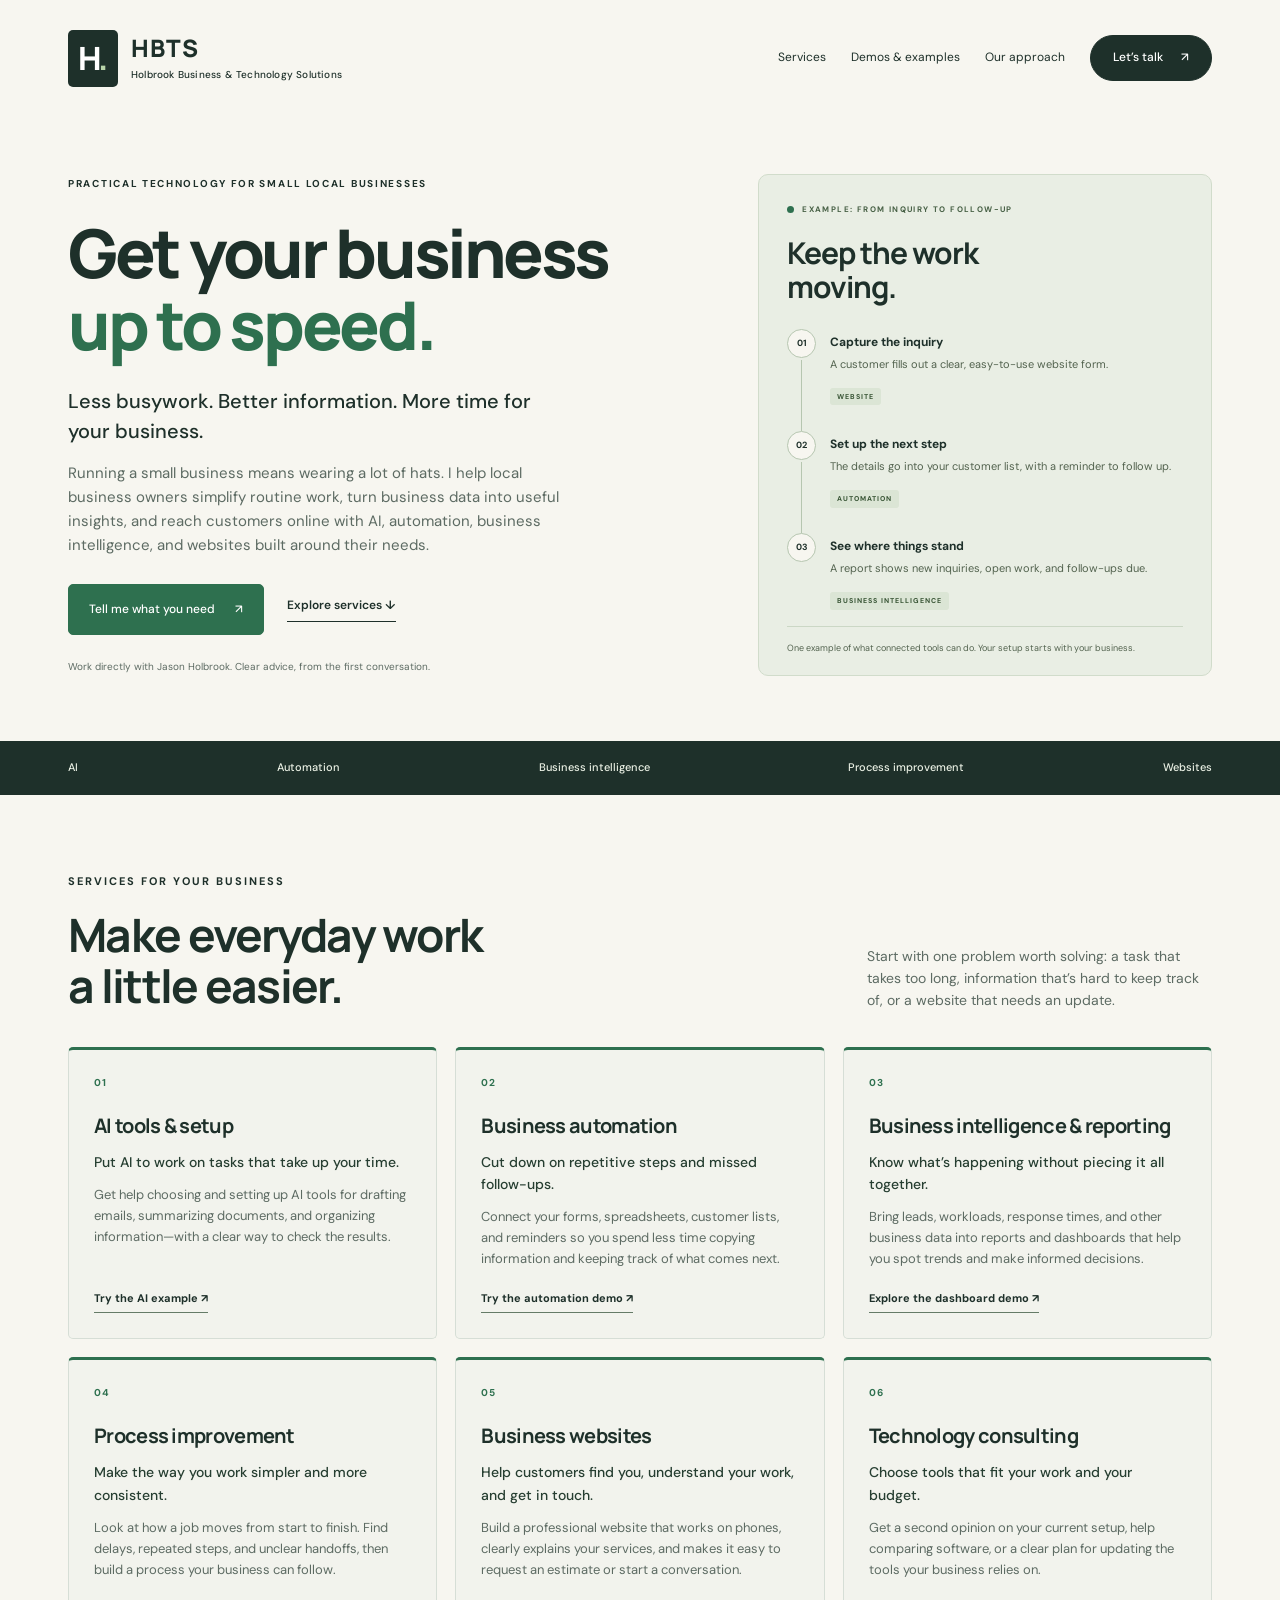
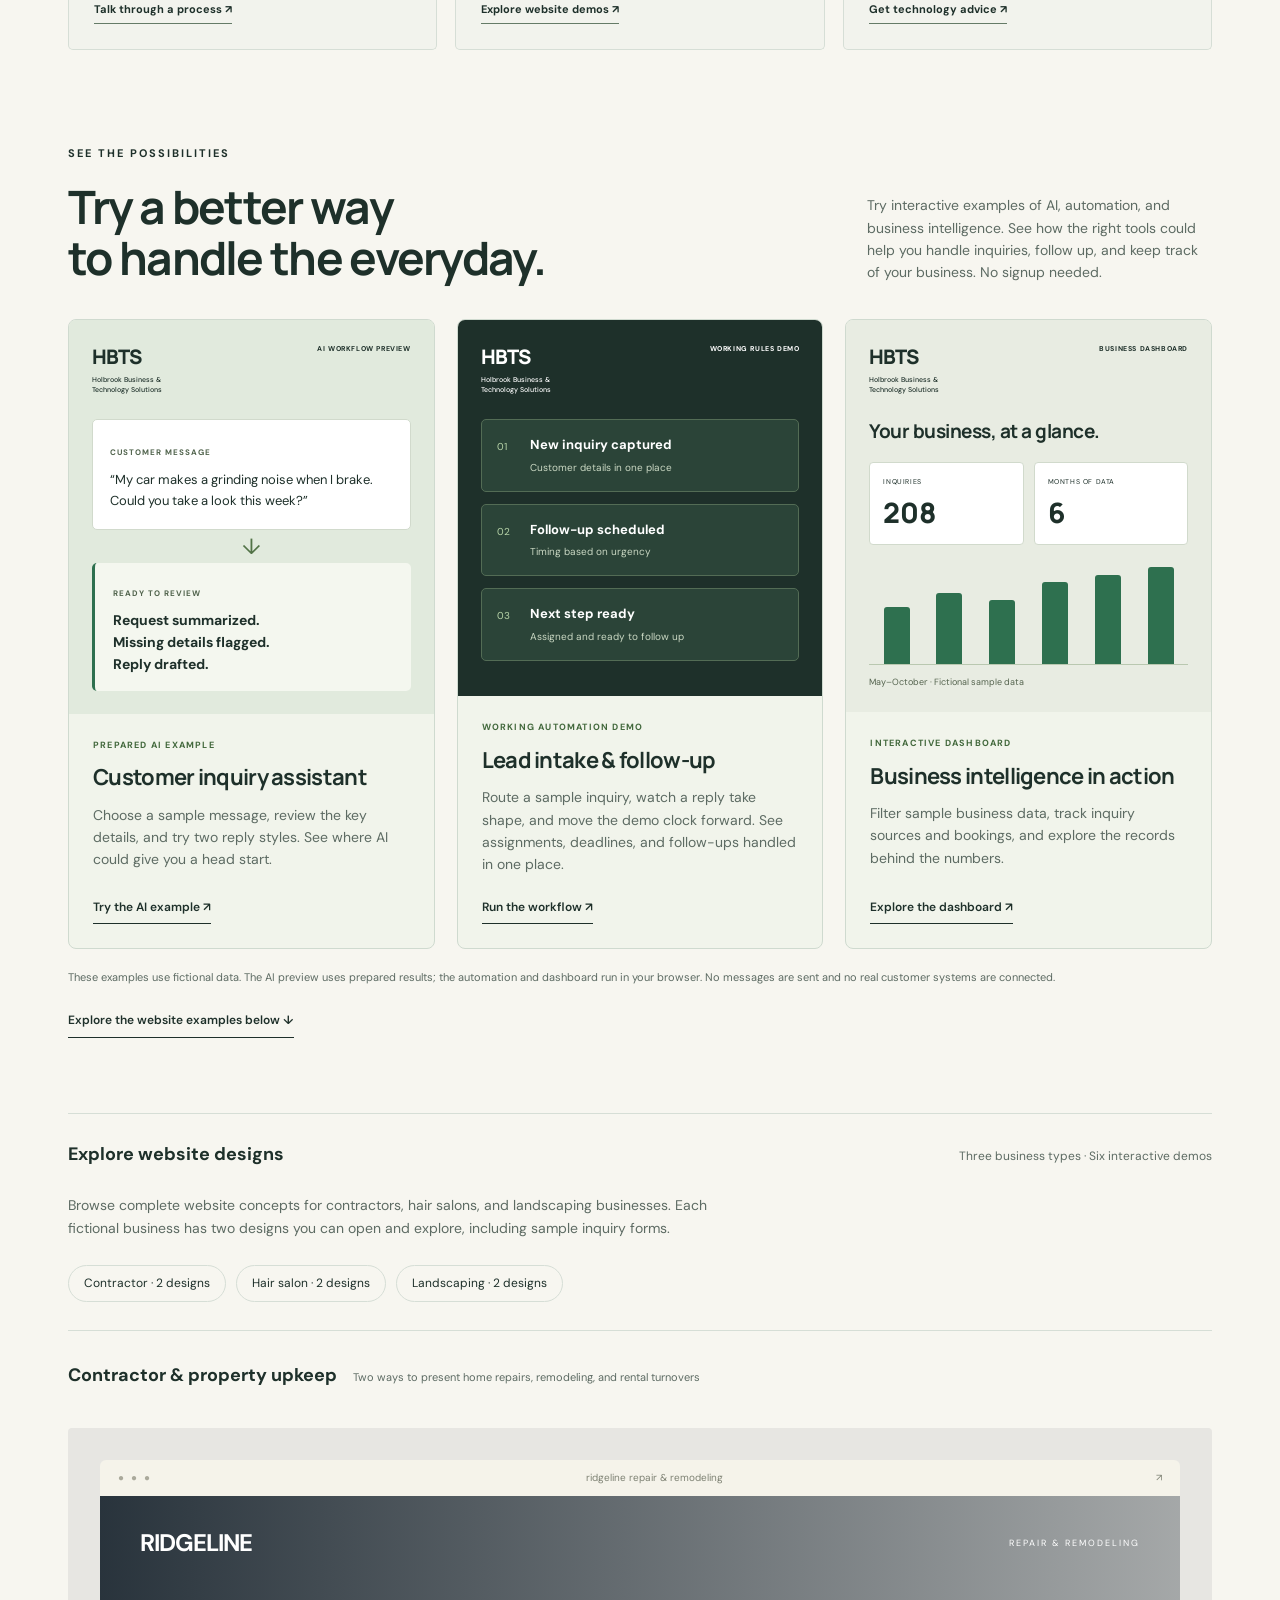
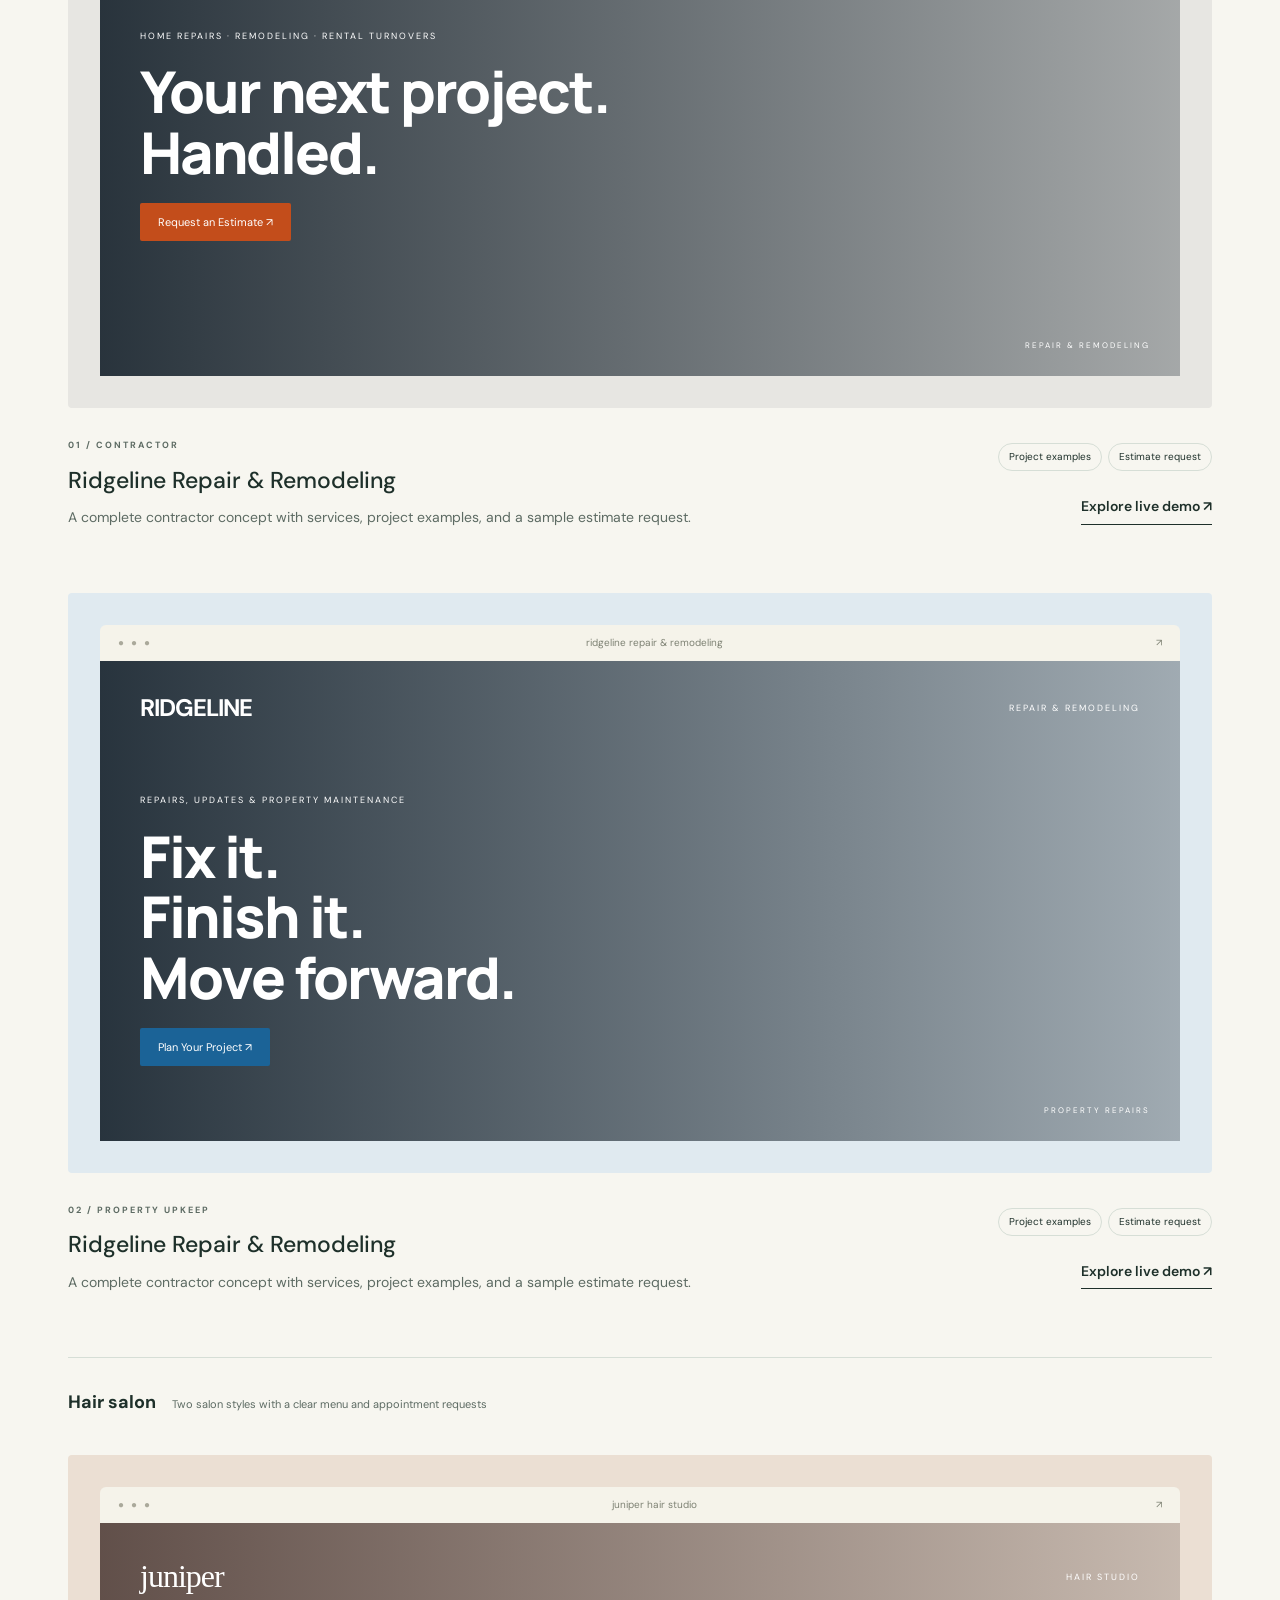
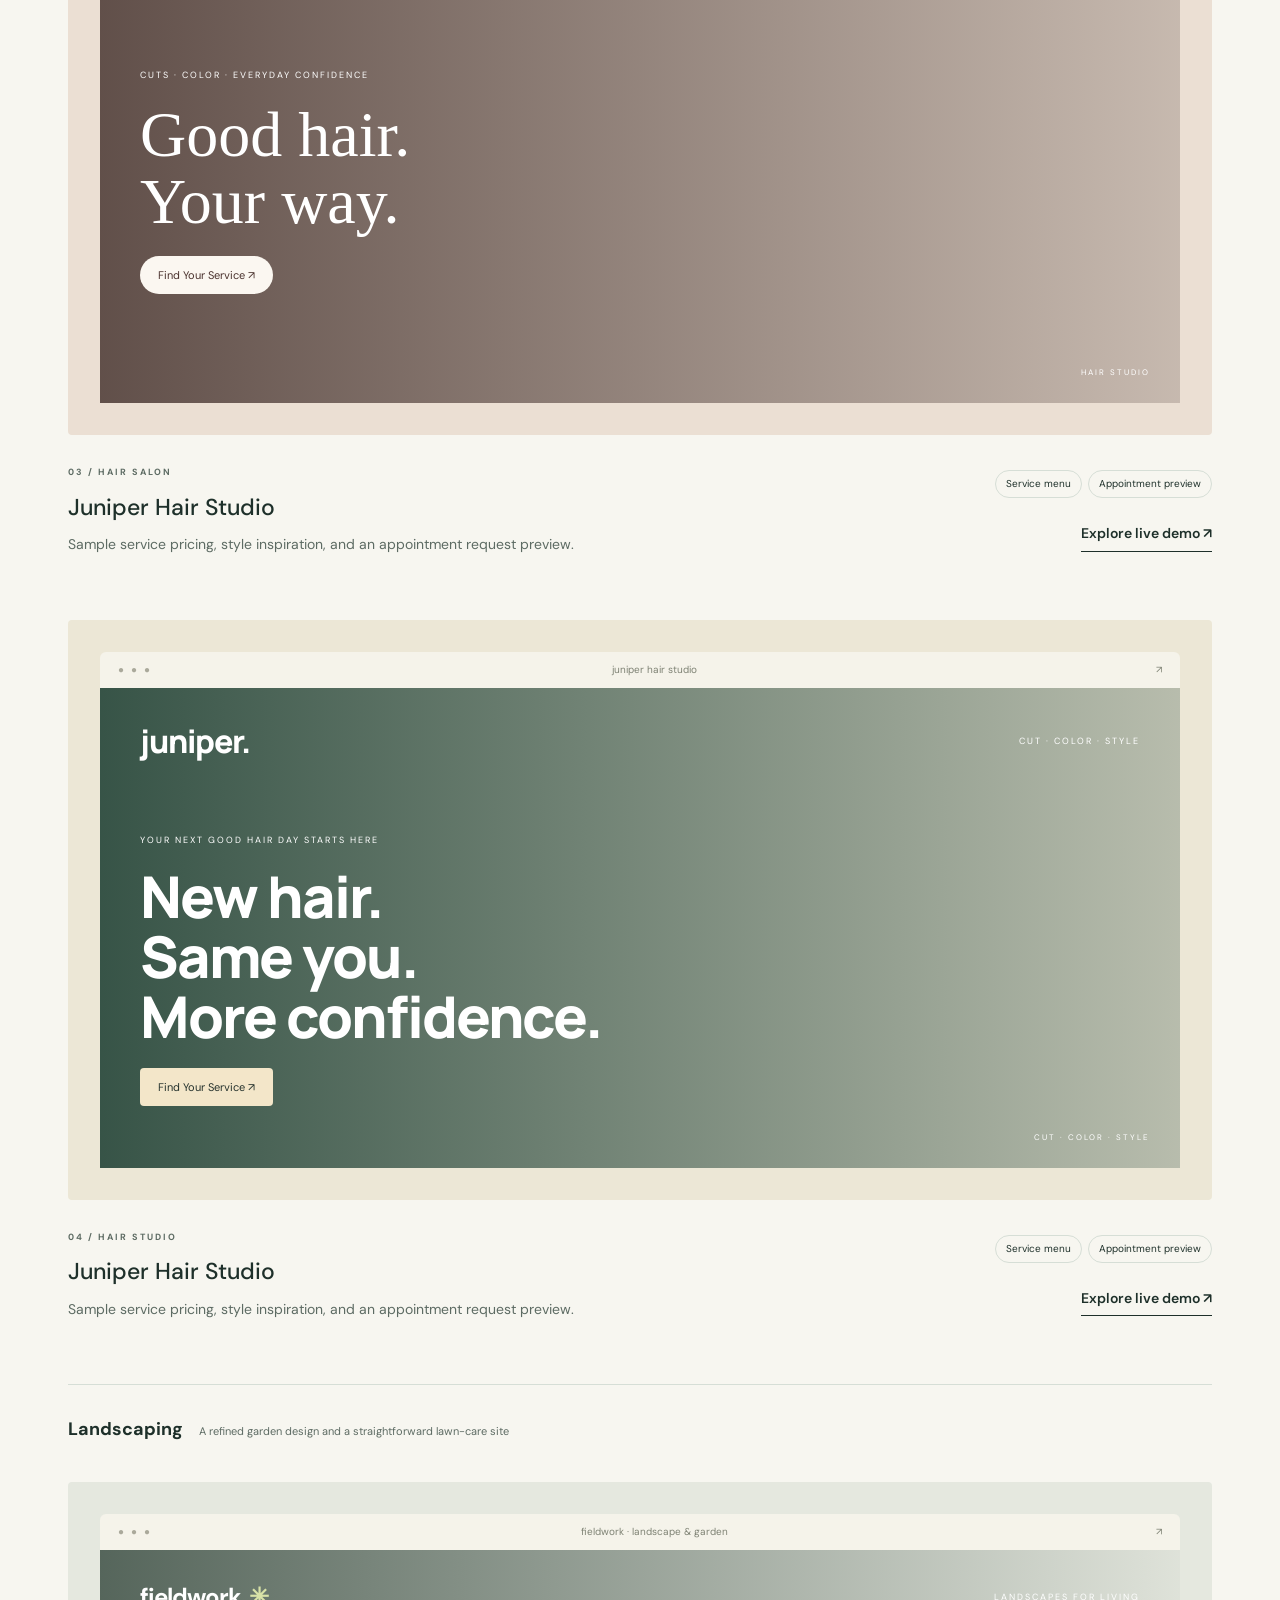
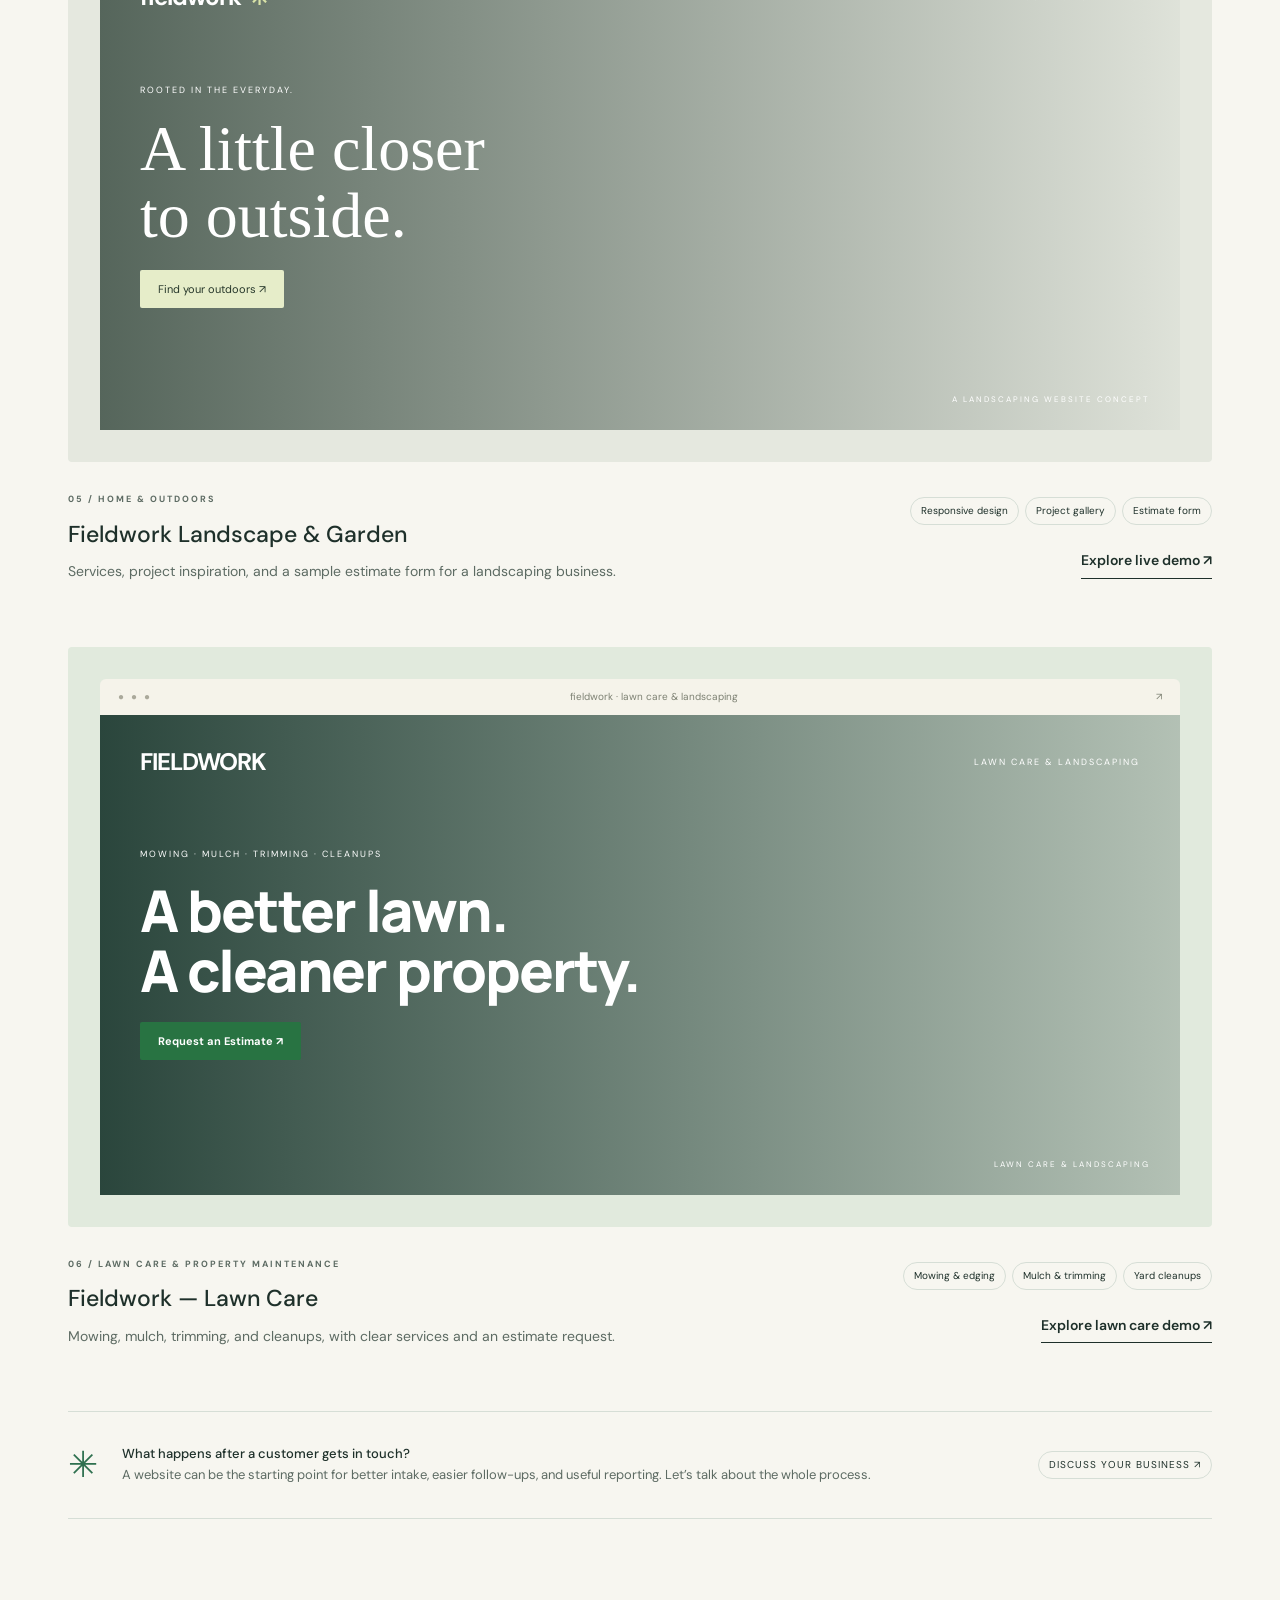
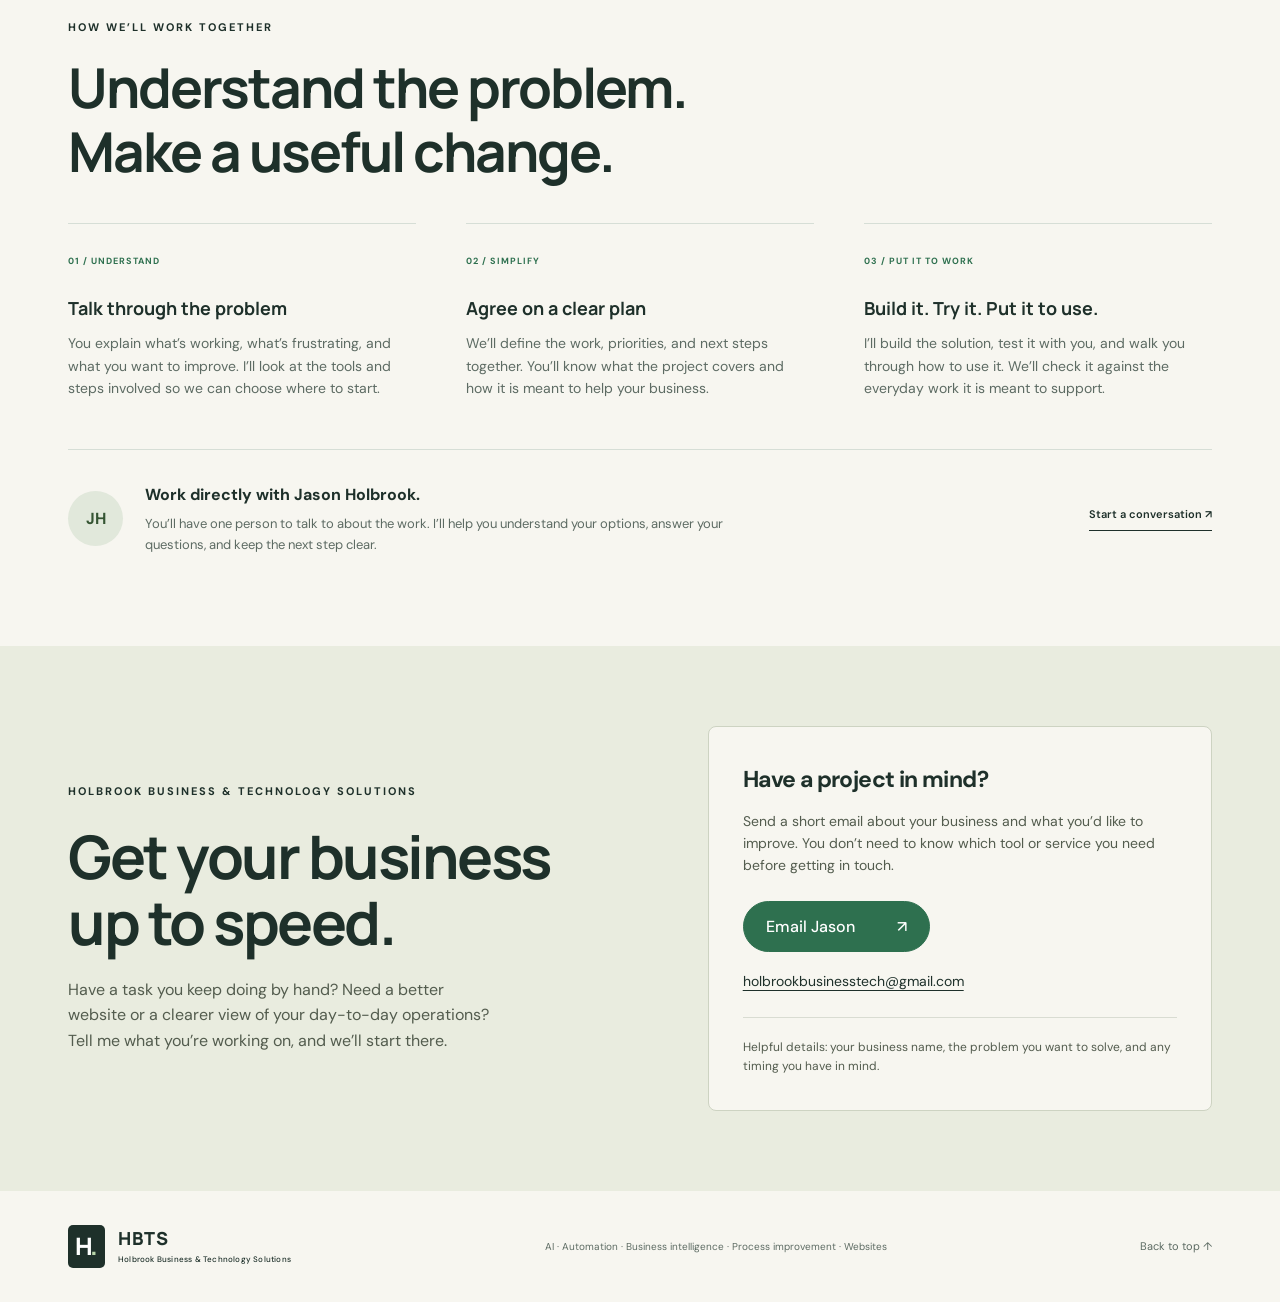
==== commit 87844827: "Allow full demo replays and always animate workflow" ====
--- a/index.html
+++ b/index.html
@@ -1 +1 @@
-<!doctype html><html lang="en"><head><meta charset="utf-8"><meta name="viewport" content="width=device-width,initial-scale=1"><title>Holbrook Business &amp; Technology Solutions | Get your business up to speed</title><meta name="description" content="Practical AI, automation, business intelligence, process improvement, and websites for small local businesses. Work directly with Jason Holbrook."><meta property="og:title" content="Holbrook Business &amp; Technology Solutions"><meta property="og:description" content="Get your business up to speed. Practical AI, automation, business intelligence, process improvement, and websites for small local businesses."><meta property="og:type" content="website"><meta property="og:url" content="https://holbrookbusinesstech.pages.dev/"><link rel="icon" href="favicon.svg" type="image/svg+xml"><link rel="stylesheet" href="style.css"><link rel="stylesheet" href="showcase.css"></head><body><a class="skip-link" href="#main">Skip to content</a><header class="nav wrap"><a class="brand-lockup" href="./" aria-label="Holbrook Business &amp; Technology Solutions home"><span class="brand-symbol" aria-hidden="true">H<span>.</span></span><span class="brand-name">HBTS<small>Holbrook Business &amp; Technology Solutions</small></span></a><nav aria-label="Main navigation"><a href="#services">Services</a><a href="#demos">Demos &amp; examples</a><a href="#approach">Our approach</a><a class="pill dark" href="#contact">Let’s talk <span aria-hidden="true">↗</span></a></nav></header><main id="main"><section class="intro wrap"><div class="hero-message"><p class="eyebrow">PRACTICAL TECHNOLOGY FOR SMALL LOCAL BUSINESSES</p><h1>Get your business<br><span>up to speed.</span></h1><p class="hero-description">Less busywork. Better information. More time for your business.</p><p class="hero-detail">Running a small business means wearing a lot of hats. I help local business owners simplify routine work, turn business data into useful insights, and reach customers online with AI, automation, business intelligence, and websites built around their needs.</p><div class="hero-actions"><a class="pill dark" href="#contact">Tell me what you need <span aria-hidden="true">↗</span></a><a class="text-link" href="#services">Explore services ↓</a></div><p class="hero-byline">Work directly with Jason Holbrook. Clear advice, from the first conversation.</p></div><aside class="workflow-panel" aria-labelledby="workflow-title"><div class="workflow-top"><span class="status-dot" aria-hidden="true"></span> EXAMPLE: FROM INQUIRY TO FOLLOW-UP</div><h2 id="workflow-title">Keep the work<br>moving.</h2><ol class="workflow-list"><li><span class="workflow-number">01</span><div><strong>Capture the inquiry</strong><p>A customer fills out a clear, easy-to-use website form.</p><span class="workflow-tag">WEBSITE</span></div></li><li><span class="workflow-number">02</span><div><strong>Set up the next step</strong><p>The details go into your customer list, with a reminder to follow up.</p><span class="workflow-tag">AUTOMATION</span></div></li><li><span class="workflow-number">03</span><div><strong>See where things stand</strong><p>A report shows new inquiries, open work, and follow-ups due.</p><span class="workflow-tag">BUSINESS INTELLIGENCE</span></div></li></ol><p class="workflow-note">One example of what connected tools can do. Your setup starts with your business.</p></aside></section><div class="service-ribbon"><div class="wrap"><span>AI</span><span>Automation</span><span>Business intelligence</span><span>Process improvement</span><span>Websites</span></div></div><section class="services-section wrap" id="services" aria-labelledby="services-title"><div class="business-section-heading"><div><p class="eyebrow">SERVICES FOR YOUR BUSINESS</p><h2 id="services-title">Make everyday work<br>a little easier.</h2></div><p>Start with one problem worth solving: a task that takes too long, information that’s hard to keep track of, or a website that needs an update.</p></div><div class="services-grid"><article class="service-card"><span class="service-number">01</span><h3>AI tools &amp; setup</h3><p class="service-lead">Put AI to work on tasks that take up your time.</p><p>Get help choosing and setting up AI tools for drafting emails, summarizing documents, and organizing information—with a clear way to check the results.</p><a href="ai-demo/">Try the AI example <span aria-hidden="true">↗</span></a></article><article class="service-card"><span class="service-number">02</span><h3>Business automation</h3><p class="service-lead">Cut down on repetitive steps and missed follow-ups.</p><p>Connect your forms, spreadsheets, customer lists, and reminders so you spend less time copying information and keeping track of what comes next.</p><a href="automation-demo/">Try the automation demo <span aria-hidden="true">↗</span></a></article><article class="service-card"><span class="service-number">03</span><h3>Business intelligence &amp; reporting</h3><p class="service-lead">Know what’s happening without piecing it all together.</p><p>Bring leads, workloads, response times, and other business data into reports and dashboards that help you spot trends and make informed decisions.</p><a href="bi-demo/">Explore the dashboard demo <span aria-hidden="true">↗</span></a></article><article class="service-card"><span class="service-number">04</span><h3>Process improvement</h3><p class="service-lead">Make the way you work simpler and more consistent.</p><p>Look at how a job moves from start to finish. Find delays, repeated steps, and unclear handoffs, then build a process your business can follow.</p><a href="#contact">Talk through a process <span aria-hidden="true">↗</span></a></article><article class="service-card"><span class="service-number">05</span><h3>Business websites</h3><p class="service-lead">Help customers find you, understand your work, and get in touch.</p><p>Build a professional website that works on phones, clearly explains your services, and makes it easy to request an estimate or start a conversation.</p><a href="#work">Explore website demos <span aria-hidden="true">↗</span></a></article><article class="service-card"><span class="service-number">06</span><h3>Technology consulting</h3><p class="service-lead">Choose tools that fit your work and your budget.</p><p>Get a second opinion on your current setup, help comparing software, or a clear plan for updating the tools your business relies on.</p><a href="#contact">Get technology advice <span aria-hidden="true">↗</span></a></article></div></section><section class="interactive-section wrap" id="demos" aria-labelledby="demos-title"><div class="business-section-heading"><div><p class="eyebrow">SEE THE POSSIBILITIES</p><h2 id="demos-title">Try a better way<br>to handle the everyday.</h2></div><p>Try interactive examples of AI, automation, and business intelligence. See how the right tools could help you handle inquiries, follow up, and keep track of your business. No signup needed.</p></div><div class="interactive-grid"><article class="interactive-card"><a class="lab-preview ai-preview" href="ai-demo/" aria-label="Open the AI inquiry assistant example"><div class="lab-preview-top"><strong>HBTS<small>Holbrook Business &amp;<br>Technology Solutions</small></strong><span>AI WORKFLOW PREVIEW</span></div><div class="sample-message"><span>CUSTOMER MESSAGE</span><p>“My car makes a grinding noise when I brake. Could you take a look this week?”</p></div><div class="sample-arrow" aria-hidden="true">↓</div><div class="sample-output"><span>READY TO REVIEW</span><strong>Request summarized.<br>Missing details flagged.<br>Reply drafted.</strong></div></a><div class="interactive-info"><span class="demo-type">PREPARED AI EXAMPLE</span><h3>Customer inquiry assistant</h3><p>Choose a sample message, review the key details, and try two reply styles. See where AI could give you a head start.</p><a class="text-link" href="ai-demo/">Try the AI example ↗</a></div></article><article class="interactive-card"><a class="lab-preview auto-preview" href="automation-demo/" aria-label="Open the lead and follow-up automation demo"><div class="lab-preview-top"><strong>HBTS<small>Holbrook Business &amp;<br>Technology Solutions</small></strong><span>WORKING RULES DEMO</span></div><div class="mini-flow"><div><span>01</span><strong>New inquiry captured</strong><small>Customer details in one place</small></div><div><span>02</span><strong>Follow-up scheduled</strong><small>Timing based on urgency</small></div><div><span>03</span><strong>Duplicate prevented</strong><small>One record, one next step</small></div></div></a><div class="interactive-info"><span class="demo-type">WORKING AUTOMATION DEMO</span><h3>Lead intake &amp; follow-up</h3><p>Route a sample inquiry, watch a reply take shape, and move the demo clock forward. See deadlines, duplicates, and follow-ups handled in one place.</p><a class="text-link" href="automation-demo/">Run the workflow ↗</a></div></article><article class="interactive-card"><a class="lab-preview bi-preview" href="bi-demo/" aria-label="Open the interactive business dashboard"><div class="lab-preview-top"><strong>HBTS<small>Holbrook Business &amp;<br>Technology Solutions</small></strong><span>BUSINESS DASHBOARD</span></div><div class="mini-dashboard-title">Your business, at a glance.</div><div class="mini-kpis"><div><small>INQUIRIES</small><strong>208</strong></div><div><small>MONTHS OF DATA</small><strong>6</strong></div></div><div class="mini-chart" aria-hidden="true"><span style="height:59%"></span><span style="height:73%"></span><span style="height:66%"></span><span style="height:84%"></span><span style="height:91%"></span><span style="height:100%"></span></div><div class="mini-chart-caption">May–October · Fictional sample data</div></a><div class="interactive-info"><span class="demo-type">INTERACTIVE DASHBOARD</span><h3>Business intelligence in action</h3><p>Filter sample business data, track inquiry sources and bookings, and explore the records behind the numbers.</p><a class="text-link" href="bi-demo/">Explore the dashboard ↗</a></div></article></div><p class="demo-disclosure">These examples use fictional data. The AI preview uses prepared results; the automation and dashboard run in your browser. No messages are sent and no real customer systems are connected.</p><a class="text-link website-jump" href="#work">Explore the website examples below ↓</a></section><section class="work wrap" id="work"><div class="section-heading"><h2>Explore website designs</h2><span>Three business types · Six interactive demos</span></div><p class="work-description">Browse complete website concepts for contractors, hair salons, and landscaping businesses. Each fictional business has two designs you can open and explore, including sample inquiry forms.</p><nav class="design-nav" aria-label="Browse business types"><a href="#contractor-designs">Contractor · 2 designs</a><a href="#salon-designs">Hair salon · 2 designs</a><a href="#landscaping-designs">Landscaping · 2 designs</a></nav><h3 class="category-heading" id="contractor-designs">Contractor & property upkeep<span>Two ways to present home repairs, remodeling, and rental turnovers</span></h3><a class="project-preview builder-preview" href="contractor/" aria-label="Explore Ridgeline Repair & Remodeling design 01"><div class="browser-bar"><span>● ● ●</span><span>ridgeline repair & remodeling</span><span>↗</span></div><div class="preview-scene" style="--preview-image:url('https://images.unsplash.com/photo-1503387762-592deb58ef4e?auto=format&fit=crop&w=1600&q=85')"><div class="mini-nav"><strong>RIDGELINE</strong><span>REPAIR & REMODELING</span></div><div class="preview-copy"><small>HOME REPAIRS · REMODELING · RENTAL TURNOVERS</small><h3>Your next project.<br>Handled.</h3><span class="preview-button">Request an Estimate ↗</span></div><span class="image-label">REPAIR &amp; REMODELING</span></div></a><div class="project-info"><div><p class="eyebrow">01 / CONTRACTOR</p><h3>Ridgeline Repair & Remodeling</h3><p>A complete contractor concept with services, project examples, and a sample estimate request.</p></div><div><div class="tags"><span>Project examples</span><span>Estimate request</span></div><a class="text-link" href="contractor/">Explore live demo ↗</a></div></div><a class="project-preview builder-preview variant-two" href="contractor-modern/" aria-label="Explore Ridgeline Repair & Remodeling design 02"><div class="browser-bar"><span>● ● ●</span><span>ridgeline repair & remodeling</span><span>↗</span></div><div class="preview-scene" style="--preview-image:url('https://images.unsplash.com/photo-1600585154340-be6161a56a0c?auto=format&fit=crop&w=1600&q=85')"><div class="mini-nav"><strong>RIDGELINE</strong><span>REPAIR & REMODELING</span></div><div class="preview-copy"><small>REPAIRS, UPDATES & PROPERTY MAINTENANCE</small><h3>Fix it.<br>Finish it.<br>Move forward.</h3><span class="preview-button">Plan Your Project ↗</span></div><span class="image-label">PROPERTY REPAIRS</span></div></a><div class="project-info"><div><p class="eyebrow">02 / PROPERTY UPKEEP</p><h3>Ridgeline Repair & Remodeling</h3><p>A complete contractor concept with services, project examples, and a sample estimate request.</p></div><div><div class="tags"><span>Project examples</span><span>Estimate request</span></div><a class="text-link" href="contractor-modern/">Explore live demo ↗</a></div></div><h3 class="category-heading" id="salon-designs">Hair salon<span>Two salon styles with a clear menu and appointment requests</span></h3><a class="project-preview salon-preview" href="salon/" aria-label="Explore Juniper Hair Studio design 01"><div class="browser-bar"><span>● ● ●</span><span>juniper hair studio</span><span>↗</span></div><div class="preview-scene" style="--preview-image:url('https://images.unsplash.com/photo-1560066984-138dadb4c035?auto=format&fit=crop&w=1600&q=85')"><div class="mini-nav"><strong>juniper</strong><span>HAIR STUDIO</span></div><div class="preview-copy"><small>CUTS · COLOR · EVERYDAY CONFIDENCE</small><h3>Good hair.<br>Your way.</h3><span class="preview-button">Find Your Service ↗</span></div><span class="image-label">HAIR STUDIO</span></div></a><div class="project-info"><div><p class="eyebrow">03 / HAIR SALON</p><h3>Juniper Hair Studio</h3><p>Sample service pricing, style inspiration, and an appointment request preview.</p></div><div><div class="tags"><span>Service menu</span><span>Appointment preview</span></div><a class="text-link" href="salon/">Explore live demo ↗</a></div></div><a class="project-preview salon-preview variant-two" href="salon-modern/" aria-label="Explore Juniper Hair Studio design 02"><div class="browser-bar"><span>● ● ●</span><span>juniper hair studio</span><span>↗</span></div><div class="preview-scene" style="--preview-image:url('https://images.unsplash.com/photo-1521590832167-7bcbfaa6381f?auto=format&fit=crop&w=1600&q=85')"><div class="mini-nav"><strong>juniper.</strong><span>CUT · COLOR · STYLE</span></div><div class="preview-copy"><small>YOUR NEXT GOOD HAIR DAY STARTS HERE</small><h3>New hair.<br>Same you.<br>More confidence.</h3><span class="preview-button">Find Your Service ↗</span></div><span class="image-label">CUT · COLOR · STYLE</span></div></a><div class="project-info"><div><p class="eyebrow">04 / HAIR STUDIO</p><h3>Juniper Hair Studio</h3><p>Sample service pricing, style inspiration, and an appointment request preview.</p></div><div><div class="tags"><span>Service menu</span><span>Appointment preview</span></div><a class="text-link" href="salon-modern/">Explore live demo ↗</a></div></div><h3 class="category-heading" id="landscaping-designs">Landscaping<span>A refined garden design and a straightforward lawn-care site</span></h3><a class="project-preview" href="landscaping/" aria-label="Explore the Fieldwork landscaping demo"><div class="browser-bar"><span>● ● ●</span><span>fieldwork · landscape & garden</span><span>↗</span></div><div class="preview-scene"><div class="mini-nav"><strong>fieldwork<span>✳</span></strong><span>LANDSCAPES FOR LIVING</span></div><div class="preview-copy"><small>ROOTED IN THE EVERYDAY.</small><h3>A little closer<br>to outside.</h3><span class="preview-button">Find your outdoors ↗</span></div><span class="image-label">A LANDSCAPING WEBSITE CONCEPT</span></div></a><div class="project-info"><div><p class="eyebrow">05 / HOME & OUTDOORS</p><h3>Fieldwork Landscape & Garden</h3><p>Services, project inspiration, and a sample estimate form for a landscaping business.</p></div><div><div class="tags"><span>Responsive design</span><span>Project gallery</span><span>Estimate form</span></div><a class="text-link" href="landscaping/">Explore live demo ↗</a></div></div><a class="project-preview pro-preview" href="landscaping-pro/" aria-label="Explore the lawn care website design"><div class="browser-bar"><span>● ● ●</span><span>fieldwork · lawn care & landscaping</span><span>↗</span></div><div class="preview-scene"><div class="mini-nav"><strong>FIELDWORK</strong><span>LAWN CARE & LANDSCAPING</span></div><div class="preview-copy"><small>MOWING · MULCH · TRIMMING · CLEANUPS</small><h3>A better lawn.<br>A cleaner property.</h3><span class="preview-button">Request an Estimate ↗</span></div><span class="image-label">LAWN CARE &amp; LANDSCAPING</span></div></a><div class="project-info"><div><p class="eyebrow">06 / LAWN CARE & PROPERTY MAINTENANCE</p><h3>Fieldwork — Lawn Care</h3><p>Mowing, mulch, trimming, and cleanups, with clear services and an estimate request.</p></div><div><div class="tags"><span>Mowing & edging</span><span>Mulch & trimming</span><span>Yard cleanups</span></div><a class="text-link" href="landscaping-pro/">Explore lawn care demo ↗</a></div></div><div class="collection-note"><span>✳</span><p><strong>What happens after a customer gets in touch?</strong><br>A website can be the starting point for better intake, easier follow-ups, and useful reporting. Let’s talk about the whole process.</p><a class="outline-label" href="#contact">DISCUSS YOUR BUSINESS ↗</a></div></section><section class="approach wrap" id="approach"><p class="eyebrow">HOW WE’LL WORK TOGETHER</p><h2>Understand the problem.<br>Make a useful change.</h2><div class="principles"><article><span>01 / UNDERSTAND</span><h3>Talk through the problem</h3><p>You explain what’s working, what’s frustrating, and what you want to improve. I’ll look at the tools and steps involved so we can choose where to start.</p></article><article><span>02 / SIMPLIFY</span><h3>Agree on a clear plan</h3><p>We’ll define the work, priorities, and next steps together. You’ll know what the project covers and how it is meant to help your business.</p></article><article><span>03 / PUT IT TO WORK</span><h3>Build it. Try it. Put it to use.</h3><p>I’ll build the solution, test it with you, and walk you through how to use it. We’ll check it against the everyday work it is meant to support.</p></article></div><div class="founder-note"><span class="founder-initials" aria-hidden="true">JH</span><div><h3>Work directly with Jason Holbrook.</h3><p>You’ll have one person to talk to about the work. I’ll help you understand your options, answer your questions, and keep the next step clear.</p></div><a class="text-link" href="#contact">Start a conversation ↗</a></div></section><section class="contact-section" id="contact" aria-labelledby="contact-title"><div class="wrap contact-layout"><div><p class="eyebrow">HOLBROOK BUSINESS &amp; TECHNOLOGY SOLUTIONS</p><h2 id="contact-title">Get your business<br>up to speed.</h2><p class="contact-intro">Have a task you keep doing by hand? Need a better website or a clearer view of your day-to-day operations? Tell me what you’re working on, and we’ll start there.</p></div><div class="contact-card"><h3>Have a project in mind?</h3><p>Send a short email about your business and what you’d like to improve. You don’t need to know which tool or service you need before getting in touch.</p><a class="pill dark" href="mailto:holbrookbusinesstech@gmail.com?subject=Business%20technology%20inquiry">Email Jason <span aria-hidden="true">↗</span></a><a class="contact-email" href="mailto:holbrookbusinesstech@gmail.com">holbrookbusinesstech@gmail.com</a><p class="contact-hint">Helpful details: your business name, the problem you want to solve, and any timing you have in mind.</p></div></div></section></main><footer class="wrap"><a class="brand-lockup" href="./" aria-label="Holbrook Business &amp; Technology Solutions home"><span class="brand-symbol" aria-hidden="true">H<span>.</span></span><span class="brand-name">HBTS<small>Holbrook Business &amp; Technology Solutions</small></span></a><span>AI · Automation · Business intelligence · Process improvement · Websites</span><a href="#">Back to top ↑</a></footer></body></html>
+<!doctype html><html lang="en"><head><meta charset="utf-8"><meta name="viewport" content="width=device-width,initial-scale=1"><title>Holbrook Business &amp; Technology Solutions | Get your business up to speed</title><meta name="description" content="Practical AI, automation, business intelligence, process improvement, and websites for small local businesses. Work directly with Jason Holbrook."><meta property="og:title" content="Holbrook Business &amp; Technology Solutions"><meta property="og:description" content="Get your business up to speed. Practical AI, automation, business intelligence, process improvement, and websites for small local businesses."><meta property="og:type" content="website"><meta property="og:url" content="https://holbrookbusinesstech.pages.dev/"><link rel="icon" href="favicon.svg" type="image/svg+xml"><link rel="stylesheet" href="style.css"><link rel="stylesheet" href="showcase.css"></head><body><a class="skip-link" href="#main">Skip to content</a><header class="nav wrap"><a class="brand-lockup" href="./" aria-label="Holbrook Business &amp; Technology Solutions home"><span class="brand-symbol" aria-hidden="true">H<span>.</span></span><span class="brand-name">HBTS<small>Holbrook Business &amp; Technology Solutions</small></span></a><nav aria-label="Main navigation"><a href="#services">Services</a><a href="#demos">Demos &amp; examples</a><a href="#approach">Our approach</a><a class="pill dark" href="#contact">Let’s talk <span aria-hidden="true">↗</span></a></nav></header><main id="main"><section class="intro wrap"><div class="hero-message"><p class="eyebrow">PRACTICAL TECHNOLOGY FOR SMALL LOCAL BUSINESSES</p><h1>Get your business<br><span>up to speed.</span></h1><p class="hero-description">Less busywork. Better information. More time for your business.</p><p class="hero-detail">Running a small business means wearing a lot of hats. I help local business owners simplify routine work, turn business data into useful insights, and reach customers online with AI, automation, business intelligence, and websites built around their needs.</p><div class="hero-actions"><a class="pill dark" href="#contact">Tell me what you need <span aria-hidden="true">↗</span></a><a class="text-link" href="#services">Explore services ↓</a></div><p class="hero-byline">Work directly with Jason Holbrook. Clear advice, from the first conversation.</p></div><aside class="workflow-panel" aria-labelledby="workflow-title"><div class="workflow-top"><span class="status-dot" aria-hidden="true"></span> EXAMPLE: FROM INQUIRY TO FOLLOW-UP</div><h2 id="workflow-title">Keep the work<br>moving.</h2><ol class="workflow-list"><li><span class="workflow-number">01</span><div><strong>Capture the inquiry</strong><p>A customer fills out a clear, easy-to-use website form.</p><span class="workflow-tag">WEBSITE</span></div></li><li><span class="workflow-number">02</span><div><strong>Set up the next step</strong><p>The details go into your customer list, with a reminder to follow up.</p><span class="workflow-tag">AUTOMATION</span></div></li><li><span class="workflow-number">03</span><div><strong>See where things stand</strong><p>A report shows new inquiries, open work, and follow-ups due.</p><span class="workflow-tag">BUSINESS INTELLIGENCE</span></div></li></ol><p class="workflow-note">One example of what connected tools can do. Your setup starts with your business.</p></aside></section><div class="service-ribbon"><div class="wrap"><span>AI</span><span>Automation</span><span>Business intelligence</span><span>Process improvement</span><span>Websites</span></div></div><section class="services-section wrap" id="services" aria-labelledby="services-title"><div class="business-section-heading"><div><p class="eyebrow">SERVICES FOR YOUR BUSINESS</p><h2 id="services-title">Make everyday work<br>a little easier.</h2></div><p>Start with one problem worth solving: a task that takes too long, information that’s hard to keep track of, or a website that needs an update.</p></div><div class="services-grid"><article class="service-card"><span class="service-number">01</span><h3>AI tools &amp; setup</h3><p class="service-lead">Put AI to work on tasks that take up your time.</p><p>Get help choosing and setting up AI tools for drafting emails, summarizing documents, and organizing information—with a clear way to check the results.</p><a href="ai-demo/">Try the AI example <span aria-hidden="true">↗</span></a></article><article class="service-card"><span class="service-number">02</span><h3>Business automation</h3><p class="service-lead">Cut down on repetitive steps and missed follow-ups.</p><p>Connect your forms, spreadsheets, customer lists, and reminders so you spend less time copying information and keeping track of what comes next.</p><a href="automation-demo/">Try the automation demo <span aria-hidden="true">↗</span></a></article><article class="service-card"><span class="service-number">03</span><h3>Business intelligence &amp; reporting</h3><p class="service-lead">Know what’s happening without piecing it all together.</p><p>Bring leads, workloads, response times, and other business data into reports and dashboards that help you spot trends and make informed decisions.</p><a href="bi-demo/">Explore the dashboard demo <span aria-hidden="true">↗</span></a></article><article class="service-card"><span class="service-number">04</span><h3>Process improvement</h3><p class="service-lead">Make the way you work simpler and more consistent.</p><p>Look at how a job moves from start to finish. Find delays, repeated steps, and unclear handoffs, then build a process your business can follow.</p><a href="#contact">Talk through a process <span aria-hidden="true">↗</span></a></article><article class="service-card"><span class="service-number">05</span><h3>Business websites</h3><p class="service-lead">Help customers find you, understand your work, and get in touch.</p><p>Build a professional website that works on phones, clearly explains your services, and makes it easy to request an estimate or start a conversation.</p><a href="#work">Explore website demos <span aria-hidden="true">↗</span></a></article><article class="service-card"><span class="service-number">06</span><h3>Technology consulting</h3><p class="service-lead">Choose tools that fit your work and your budget.</p><p>Get a second opinion on your current setup, help comparing software, or a clear plan for updating the tools your business relies on.</p><a href="#contact">Get technology advice <span aria-hidden="true">↗</span></a></article></div></section><section class="interactive-section wrap" id="demos" aria-labelledby="demos-title"><div class="business-section-heading"><div><p class="eyebrow">SEE THE POSSIBILITIES</p><h2 id="demos-title">Try a better way<br>to handle the everyday.</h2></div><p>Try interactive examples of AI, automation, and business intelligence. See how the right tools could help you handle inquiries, follow up, and keep track of your business. No signup needed.</p></div><div class="interactive-grid"><article class="interactive-card"><a class="lab-preview ai-preview" href="ai-demo/" aria-label="Open the AI inquiry assistant example"><div class="lab-preview-top"><strong>HBTS<small>Holbrook Business &amp;<br>Technology Solutions</small></strong><span>AI WORKFLOW PREVIEW</span></div><div class="sample-message"><span>CUSTOMER MESSAGE</span><p>“My car makes a grinding noise when I brake. Could you take a look this week?”</p></div><div class="sample-arrow" aria-hidden="true">↓</div><div class="sample-output"><span>READY TO REVIEW</span><strong>Request summarized.<br>Missing details flagged.<br>Reply drafted.</strong></div></a><div class="interactive-info"><span class="demo-type">PREPARED AI EXAMPLE</span><h3>Customer inquiry assistant</h3><p>Choose a sample message, review the key details, and try two reply styles. See where AI could give you a head start.</p><a class="text-link" href="ai-demo/">Try the AI example ↗</a></div></article><article class="interactive-card"><a class="lab-preview auto-preview" href="automation-demo/" aria-label="Open the lead and follow-up automation demo"><div class="lab-preview-top"><strong>HBTS<small>Holbrook Business &amp;<br>Technology Solutions</small></strong><span>WORKING RULES DEMO</span></div><div class="mini-flow"><div><span>01</span><strong>New inquiry captured</strong><small>Customer details in one place</small></div><div><span>02</span><strong>Follow-up scheduled</strong><small>Timing based on urgency</small></div><div><span>03</span><strong>Next step ready</strong><small>Assigned and ready to follow up</small></div></div></a><div class="interactive-info"><span class="demo-type">WORKING AUTOMATION DEMO</span><h3>Lead intake &amp; follow-up</h3><p>Route a sample inquiry, watch a reply take shape, and move the demo clock forward. See assignments, deadlines, and follow-ups handled in one place.</p><a class="text-link" href="automation-demo/">Run the workflow ↗</a></div></article><article class="interactive-card"><a class="lab-preview bi-preview" href="bi-demo/" aria-label="Open the interactive business dashboard"><div class="lab-preview-top"><strong>HBTS<small>Holbrook Business &amp;<br>Technology Solutions</small></strong><span>BUSINESS DASHBOARD</span></div><div class="mini-dashboard-title">Your business, at a glance.</div><div class="mini-kpis"><div><small>INQUIRIES</small><strong>208</strong></div><div><small>MONTHS OF DATA</small><strong>6</strong></div></div><div class="mini-chart" aria-hidden="true"><span style="height:59%"></span><span style="height:73%"></span><span style="height:66%"></span><span style="height:84%"></span><span style="height:91%"></span><span style="height:100%"></span></div><div class="mini-chart-caption">May–October · Fictional sample data</div></a><div class="interactive-info"><span class="demo-type">INTERACTIVE DASHBOARD</span><h3>Business intelligence in action</h3><p>Filter sample business data, track inquiry sources and bookings, and explore the records behind the numbers.</p><a class="text-link" href="bi-demo/">Explore the dashboard ↗</a></div></article></div><p class="demo-disclosure">These examples use fictional data. The AI preview uses prepared results; the automation and dashboard run in your browser. No messages are sent and no real customer systems are connected.</p><a class="text-link website-jump" href="#work">Explore the website examples below ↓</a></section><section class="work wrap" id="work"><div class="section-heading"><h2>Explore website designs</h2><span>Three business types · Six interactive demos</span></div><p class="work-description">Browse complete website concepts for contractors, hair salons, and landscaping businesses. Each fictional business has two designs you can open and explore, including sample inquiry forms.</p><nav class="design-nav" aria-label="Browse business types"><a href="#contractor-designs">Contractor · 2 designs</a><a href="#salon-designs">Hair salon · 2 designs</a><a href="#landscaping-designs">Landscaping · 2 designs</a></nav><h3 class="category-heading" id="contractor-designs">Contractor & property upkeep<span>Two ways to present home repairs, remodeling, and rental turnovers</span></h3><a class="project-preview builder-preview" href="contractor/" aria-label="Explore Ridgeline Repair & Remodeling design 01"><div class="browser-bar"><span>● ● ●</span><span>ridgeline repair & remodeling</span><span>↗</span></div><div class="preview-scene" style="--preview-image:url('https://images.unsplash.com/photo-1503387762-592deb58ef4e?auto=format&fit=crop&w=1600&q=85')"><div class="mini-nav"><strong>RIDGELINE</strong><span>REPAIR & REMODELING</span></div><div class="preview-copy"><small>HOME REPAIRS · REMODELING · RENTAL TURNOVERS</small><h3>Your next project.<br>Handled.</h3><span class="preview-button">Request an Estimate ↗</span></div><span class="image-label">REPAIR &amp; REMODELING</span></div></a><div class="project-info"><div><p class="eyebrow">01 / CONTRACTOR</p><h3>Ridgeline Repair & Remodeling</h3><p>A complete contractor concept with services, project examples, and a sample estimate request.</p></div><div><div class="tags"><span>Project examples</span><span>Estimate request</span></div><a class="text-link" href="contractor/">Explore live demo ↗</a></div></div><a class="project-preview builder-preview variant-two" href="contractor-modern/" aria-label="Explore Ridgeline Repair & Remodeling design 02"><div class="browser-bar"><span>● ● ●</span><span>ridgeline repair & remodeling</span><span>↗</span></div><div class="preview-scene" style="--preview-image:url('https://images.unsplash.com/photo-1600585154340-be6161a56a0c?auto=format&fit=crop&w=1600&q=85')"><div class="mini-nav"><strong>RIDGELINE</strong><span>REPAIR & REMODELING</span></div><div class="preview-copy"><small>REPAIRS, UPDATES & PROPERTY MAINTENANCE</small><h3>Fix it.<br>Finish it.<br>Move forward.</h3><span class="preview-button">Plan Your Project ↗</span></div><span class="image-label">PROPERTY REPAIRS</span></div></a><div class="project-info"><div><p class="eyebrow">02 / PROPERTY UPKEEP</p><h3>Ridgeline Repair & Remodeling</h3><p>A complete contractor concept with services, project examples, and a sample estimate request.</p></div><div><div class="tags"><span>Project examples</span><span>Estimate request</span></div><a class="text-link" href="contractor-modern/">Explore live demo ↗</a></div></div><h3 class="category-heading" id="salon-designs">Hair salon<span>Two salon styles with a clear menu and appointment requests</span></h3><a class="project-preview salon-preview" href="salon/" aria-label="Explore Juniper Hair Studio design 01"><div class="browser-bar"><span>● ● ●</span><span>juniper hair studio</span><span>↗</span></div><div class="preview-scene" style="--preview-image:url('https://images.unsplash.com/photo-1560066984-138dadb4c035?auto=format&fit=crop&w=1600&q=85')"><div class="mini-nav"><strong>juniper</strong><span>HAIR STUDIO</span></div><div class="preview-copy"><small>CUTS · COLOR · EVERYDAY CONFIDENCE</small><h3>Good hair.<br>Your way.</h3><span class="preview-button">Find Your Service ↗</span></div><span class="image-label">HAIR STUDIO</span></div></a><div class="project-info"><div><p class="eyebrow">03 / HAIR SALON</p><h3>Juniper Hair Studio</h3><p>Sample service pricing, style inspiration, and an appointment request preview.</p></div><div><div class="tags"><span>Service menu</span><span>Appointment preview</span></div><a class="text-link" href="salon/">Explore live demo ↗</a></div></div><a class="project-preview salon-preview variant-two" href="salon-modern/" aria-label="Explore Juniper Hair Studio design 02"><div class="browser-bar"><span>● ● ●</span><span>juniper hair studio</span><span>↗</span></div><div class="preview-scene" style="--preview-image:url('https://images.unsplash.com/photo-1521590832167-7bcbfaa6381f?auto=format&fit=crop&w=1600&q=85')"><div class="mini-nav"><strong>juniper.</strong><span>CUT · COLOR · STYLE</span></div><div class="preview-copy"><small>YOUR NEXT GOOD HAIR DAY STARTS HERE</small><h3>New hair.<br>Same you.<br>More confidence.</h3><span class="preview-button">Find Your Service ↗</span></div><span class="image-label">CUT · COLOR · STYLE</span></div></a><div class="project-info"><div><p class="eyebrow">04 / HAIR STUDIO</p><h3>Juniper Hair Studio</h3><p>Sample service pricing, style inspiration, and an appointment request preview.</p></div><div><div class="tags"><span>Service menu</span><span>Appointment preview</span></div><a class="text-link" href="salon-modern/">Explore live demo ↗</a></div></div><h3 class="category-heading" id="landscaping-designs">Landscaping<span>A refined garden design and a straightforward lawn-care site</span></h3><a class="project-preview" href="landscaping/" aria-label="Explore the Fieldwork landscaping demo"><div class="browser-bar"><span>● ● ●</span><span>fieldwork · landscape & garden</span><span>↗</span></div><div class="preview-scene"><div class="mini-nav"><strong>fieldwork<span>✳</span></strong><span>LANDSCAPES FOR LIVING</span></div><div class="preview-copy"><small>ROOTED IN THE EVERYDAY.</small><h3>A little closer<br>to outside.</h3><span class="preview-button">Find your outdoors ↗</span></div><span class="image-label">A LANDSCAPING WEBSITE CONCEPT</span></div></a><div class="project-info"><div><p class="eyebrow">05 / HOME & OUTDOORS</p><h3>Fieldwork Landscape & Garden</h3><p>Services, project inspiration, and a sample estimate form for a landscaping business.</p></div><div><div class="tags"><span>Responsive design</span><span>Project gallery</span><span>Estimate form</span></div><a class="text-link" href="landscaping/">Explore live demo ↗</a></div></div><a class="project-preview pro-preview" href="landscaping-pro/" aria-label="Explore the lawn care website design"><div class="browser-bar"><span>● ● ●</span><span>fieldwork · lawn care & landscaping</span><span>↗</span></div><div class="preview-scene"><div class="mini-nav"><strong>FIELDWORK</strong><span>LAWN CARE & LANDSCAPING</span></div><div class="preview-copy"><small>MOWING · MULCH · TRIMMING · CLEANUPS</small><h3>A better lawn.<br>A cleaner property.</h3><span class="preview-button">Request an Estimate ↗</span></div><span class="image-label">LAWN CARE &amp; LANDSCAPING</span></div></a><div class="project-info"><div><p class="eyebrow">06 / LAWN CARE & PROPERTY MAINTENANCE</p><h3>Fieldwork — Lawn Care</h3><p>Mowing, mulch, trimming, and cleanups, with clear services and an estimate request.</p></div><div><div class="tags"><span>Mowing & edging</span><span>Mulch & trimming</span><span>Yard cleanups</span></div><a class="text-link" href="landscaping-pro/">Explore lawn care demo ↗</a></div></div><div class="collection-note"><span>✳</span><p><strong>What happens after a customer gets in touch?</strong><br>A website can be the starting point for better intake, easier follow-ups, and useful reporting. Let’s talk about the whole process.</p><a class="outline-label" href="#contact">DISCUSS YOUR BUSINESS ↗</a></div></section><section class="approach wrap" id="approach"><p class="eyebrow">HOW WE’LL WORK TOGETHER</p><h2>Understand the problem.<br>Make a useful change.</h2><div class="principles"><article><span>01 / UNDERSTAND</span><h3>Talk through the problem</h3><p>You explain what’s working, what’s frustrating, and what you want to improve. I’ll look at the tools and steps involved so we can choose where to start.</p></article><article><span>02 / SIMPLIFY</span><h3>Agree on a clear plan</h3><p>We’ll define the work, priorities, and next steps together. You’ll know what the project covers and how it is meant to help your business.</p></article><article><span>03 / PUT IT TO WORK</span><h3>Build it. Try it. Put it to use.</h3><p>I’ll build the solution, test it with you, and walk you through how to use it. We’ll check it against the everyday work it is meant to support.</p></article></div><div class="founder-note"><span class="founder-initials" aria-hidden="true">JH</span><div><h3>Work directly with Jason Holbrook.</h3><p>You’ll have one person to talk to about the work. I’ll help you understand your options, answer your questions, and keep the next step clear.</p></div><a class="text-link" href="#contact">Start a conversation ↗</a></div></section><section class="contact-section" id="contact" aria-labelledby="contact-title"><div class="wrap contact-layout"><div><p class="eyebrow">HOLBROOK BUSINESS &amp; TECHNOLOGY SOLUTIONS</p><h2 id="contact-title">Get your business<br>up to speed.</h2><p class="contact-intro">Have a task you keep doing by hand? Need a better website or a clearer view of your day-to-day operations? Tell me what you’re working on, and we’ll start there.</p></div><div class="contact-card"><h3>Have a project in mind?</h3><p>Send a short email about your business and what you’d like to improve. You don’t need to know which tool or service you need before getting in touch.</p><a class="pill dark" href="mailto:holbrookbusinesstech@gmail.com?subject=Business%20technology%20inquiry">Email Jason <span aria-hidden="true">↗</span></a><a class="contact-email" href="mailto:holbrookbusinesstech@gmail.com">holbrookbusinesstech@gmail.com</a><p class="contact-hint">Helpful details: your business name, the problem you want to solve, and any timing you have in mind.</p></div></div></section></main><footer class="wrap"><a class="brand-lockup" href="./" aria-label="Holbrook Business &amp; Technology Solutions home"><span class="brand-symbol" aria-hidden="true">H<span>.</span></span><span class="brand-name">HBTS<small>Holbrook Business &amp; Technology Solutions</small></span></a><span>AI · Automation · Business intelligence · Process improvement · Websites</span><a href="#">Back to top ↑</a></footer></body></html>
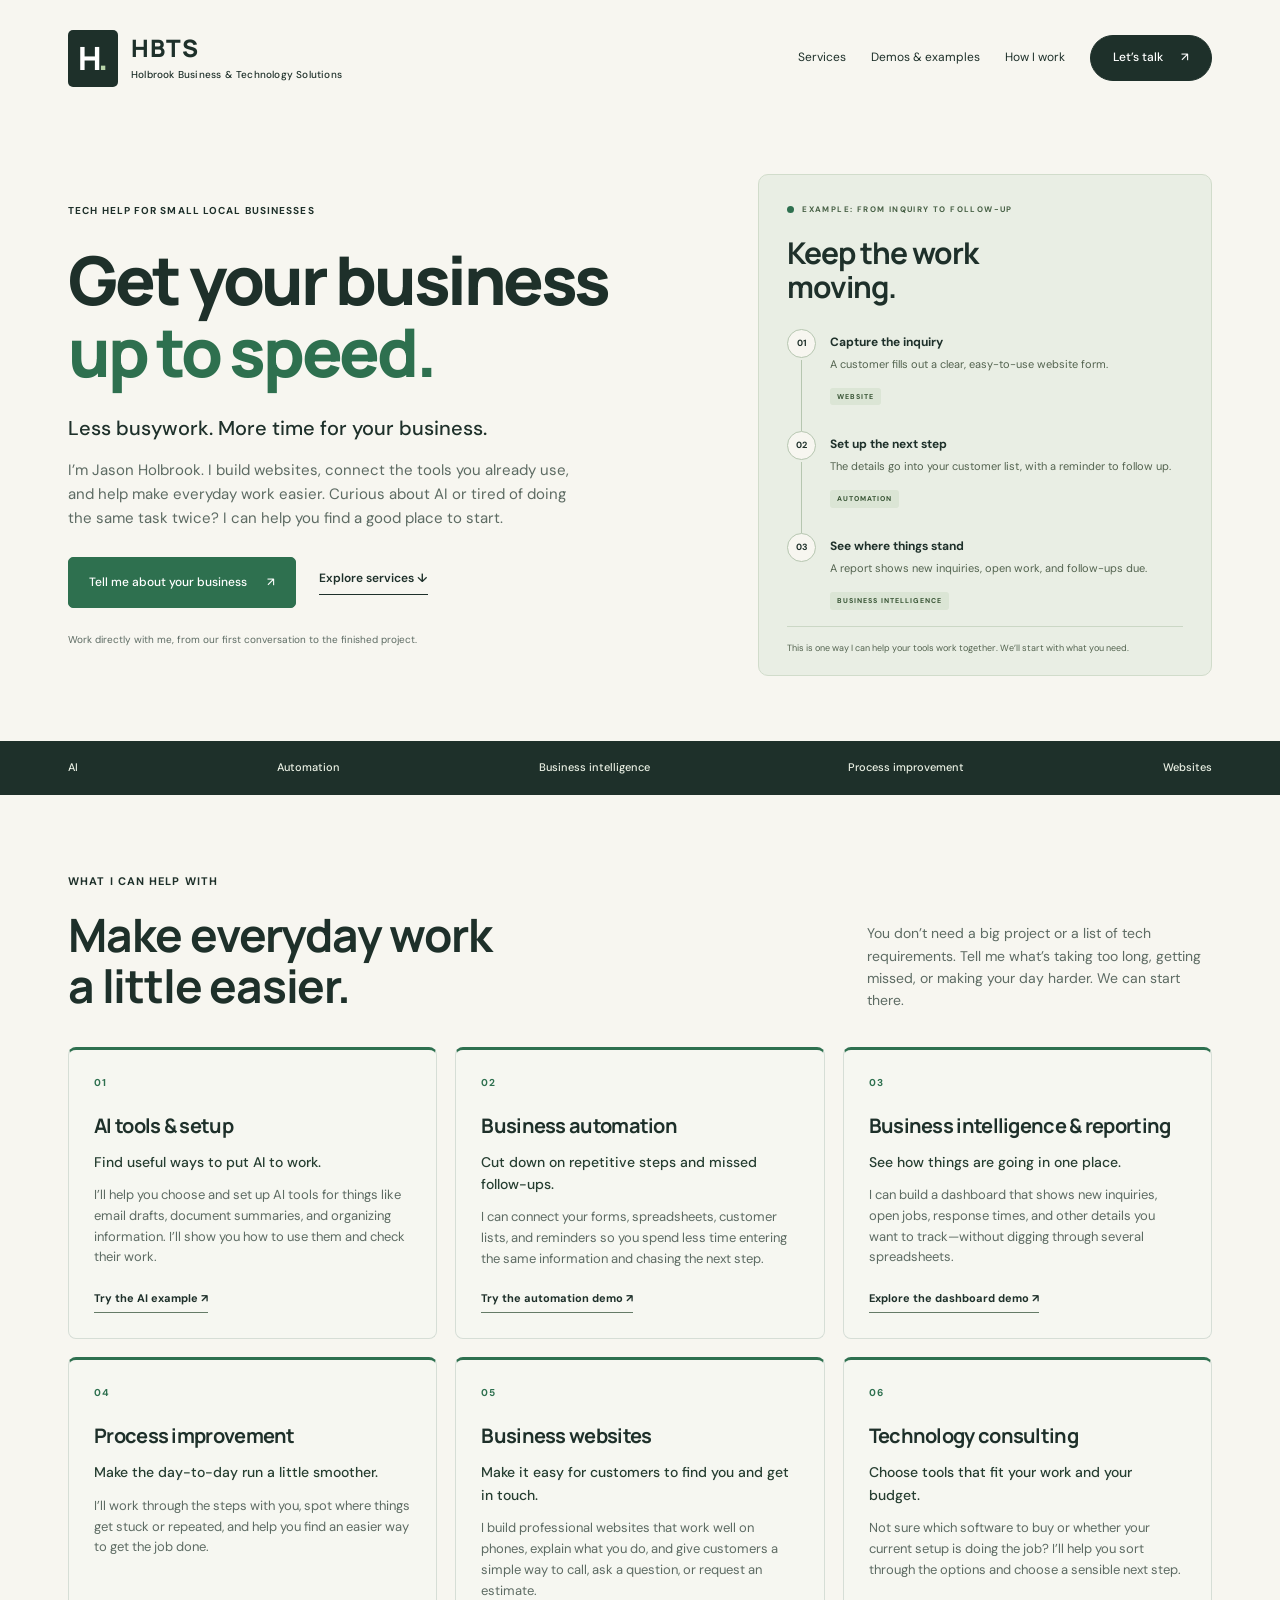
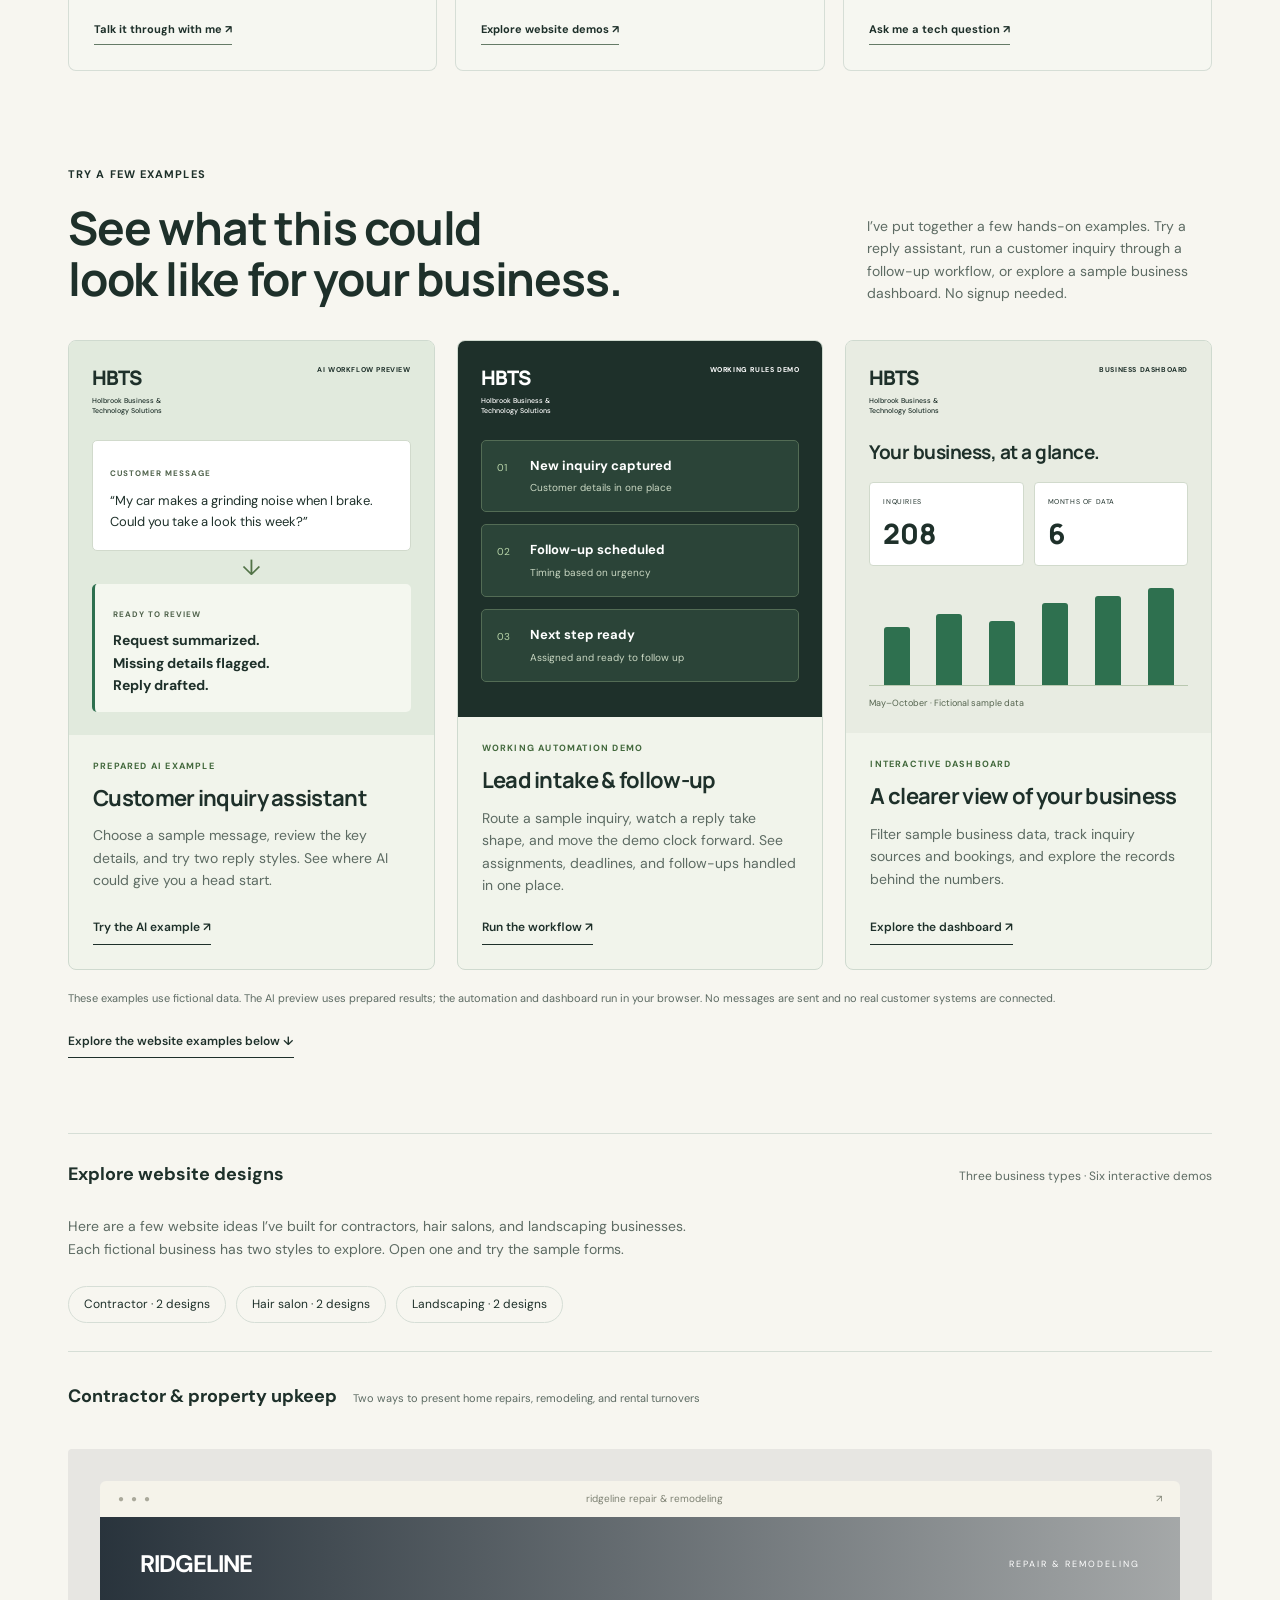
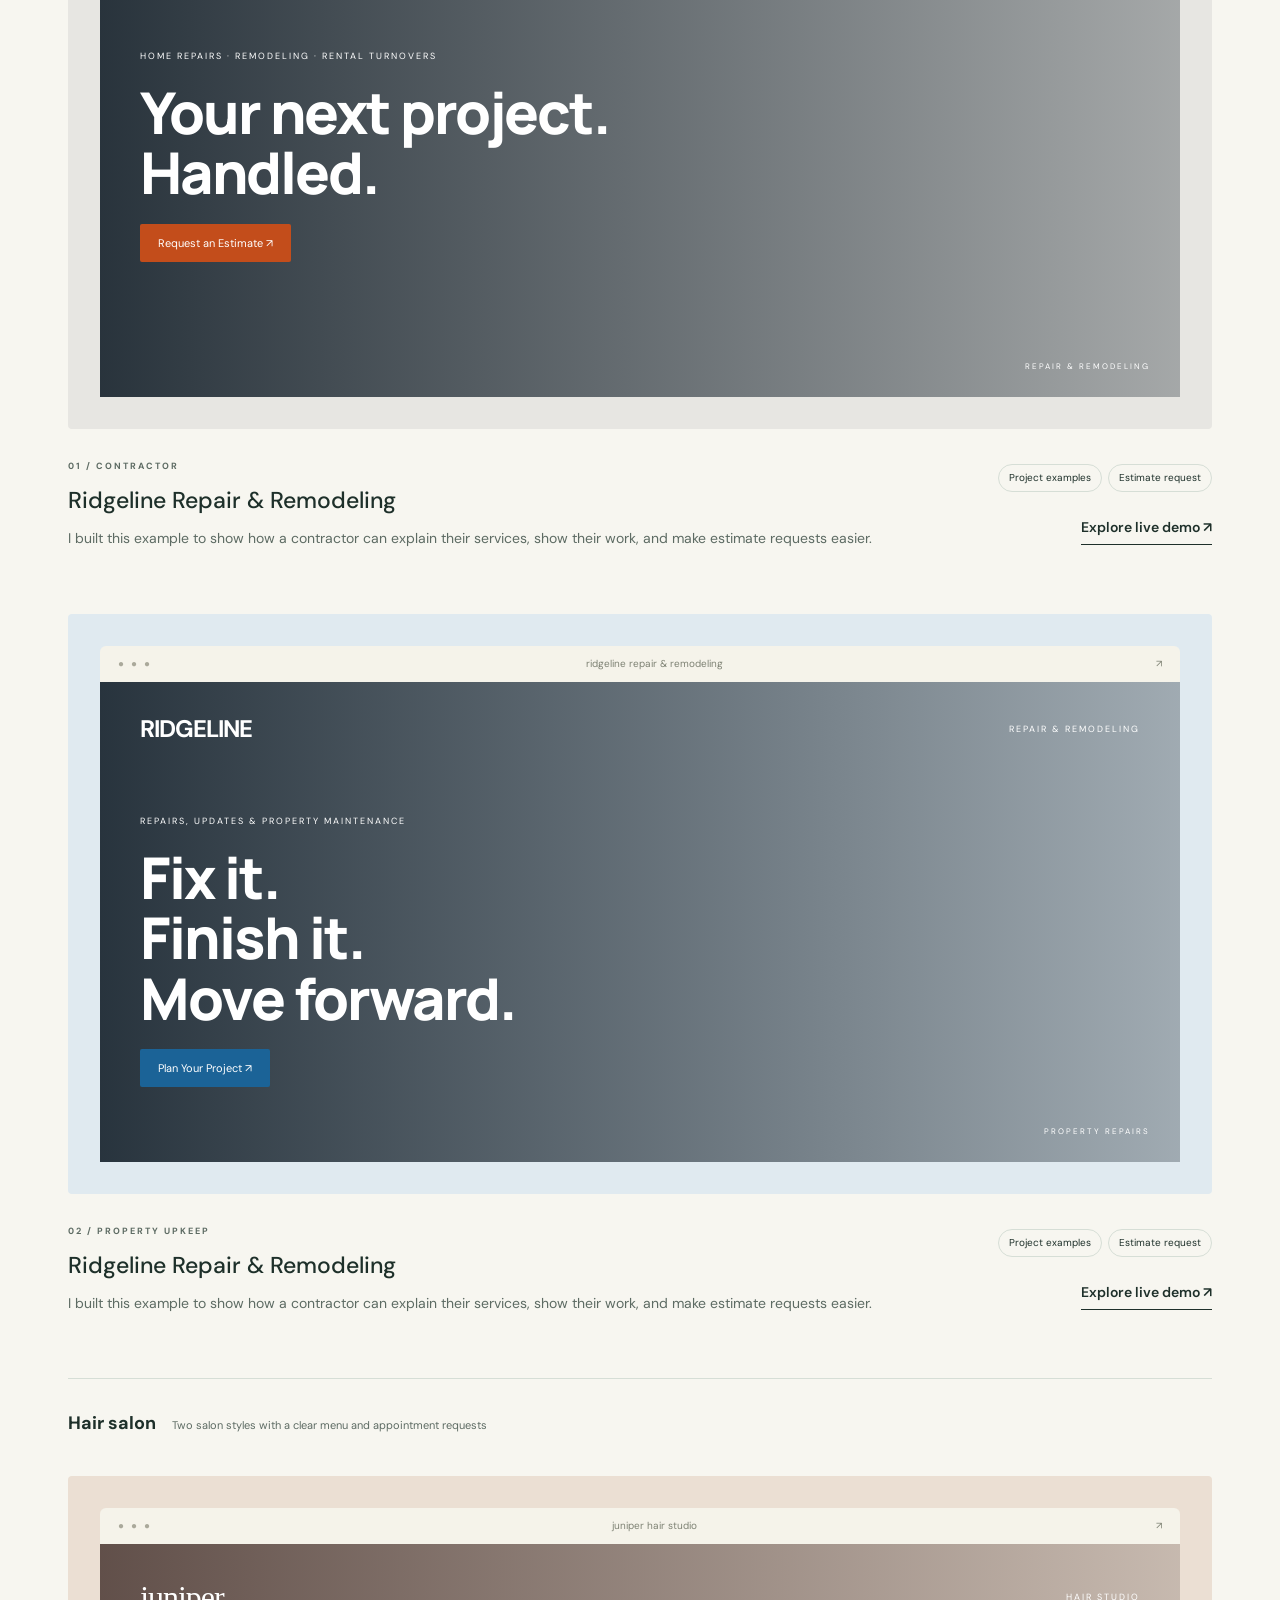
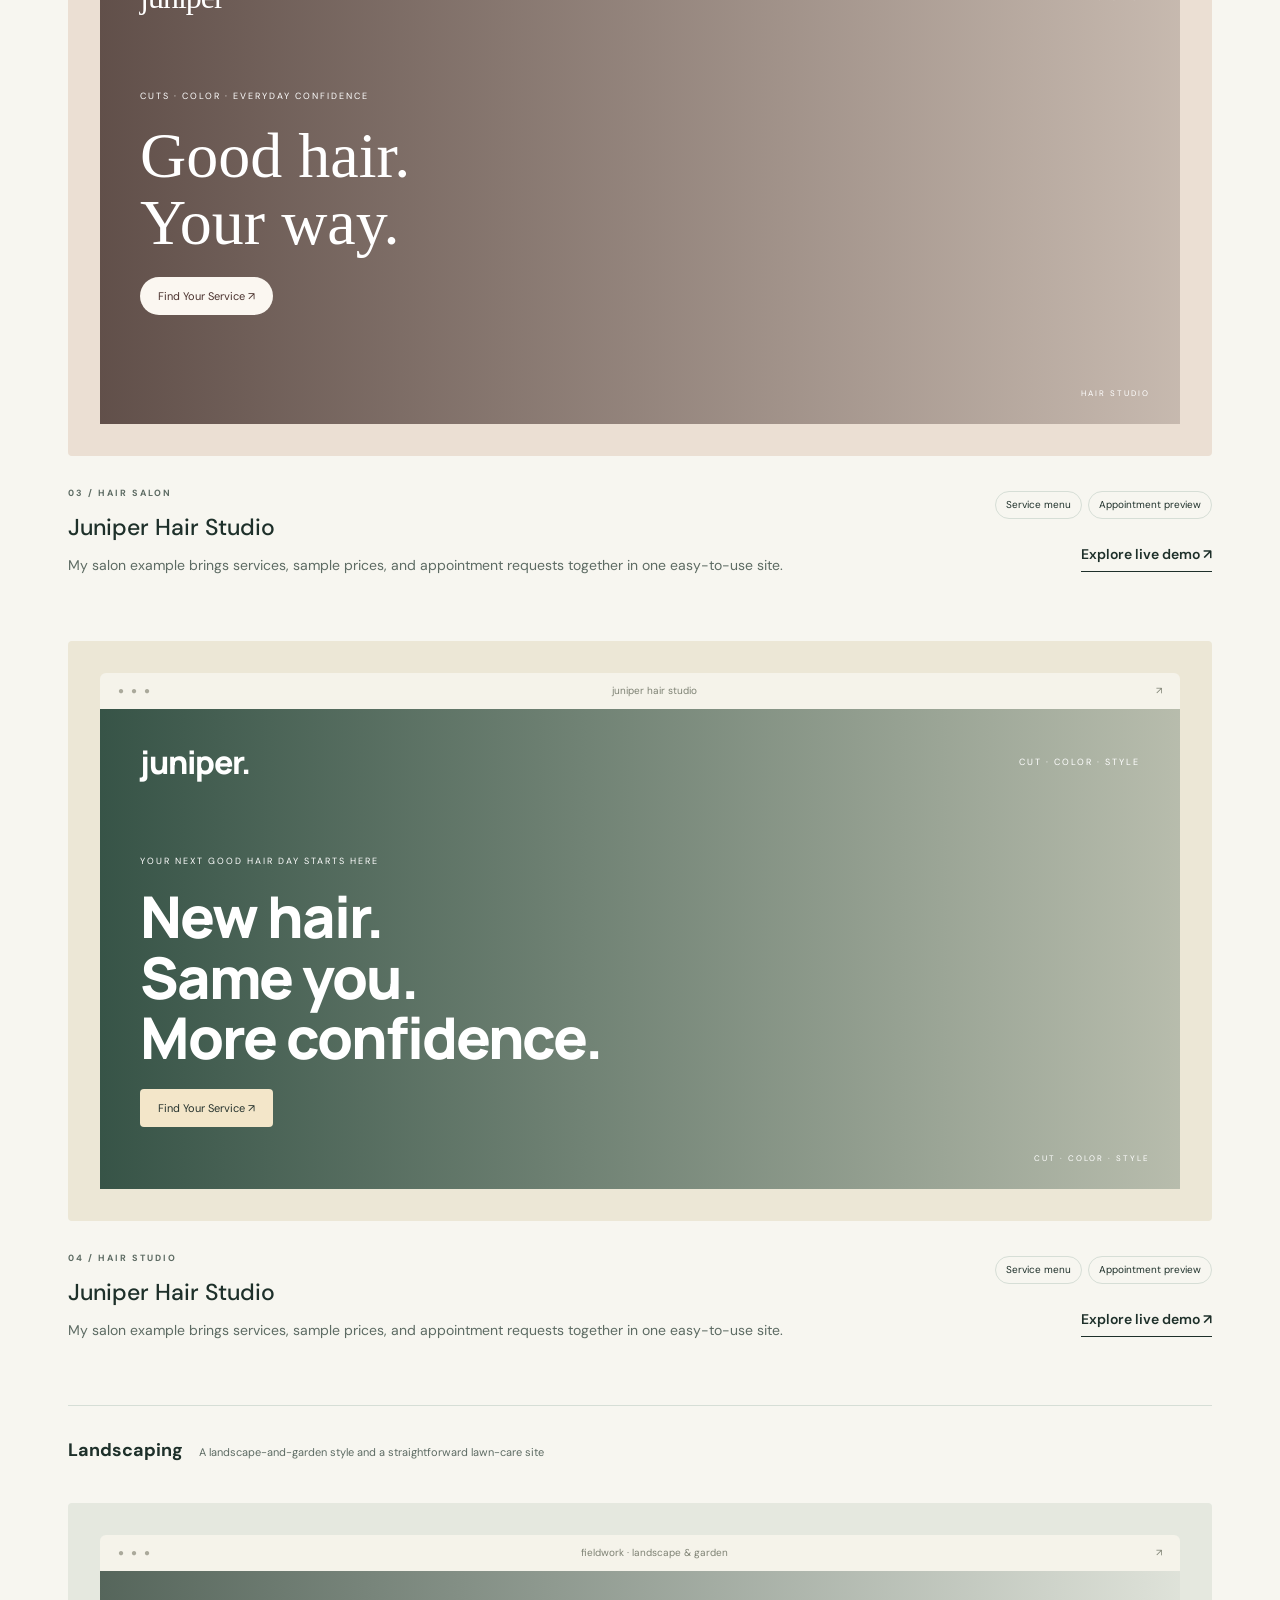
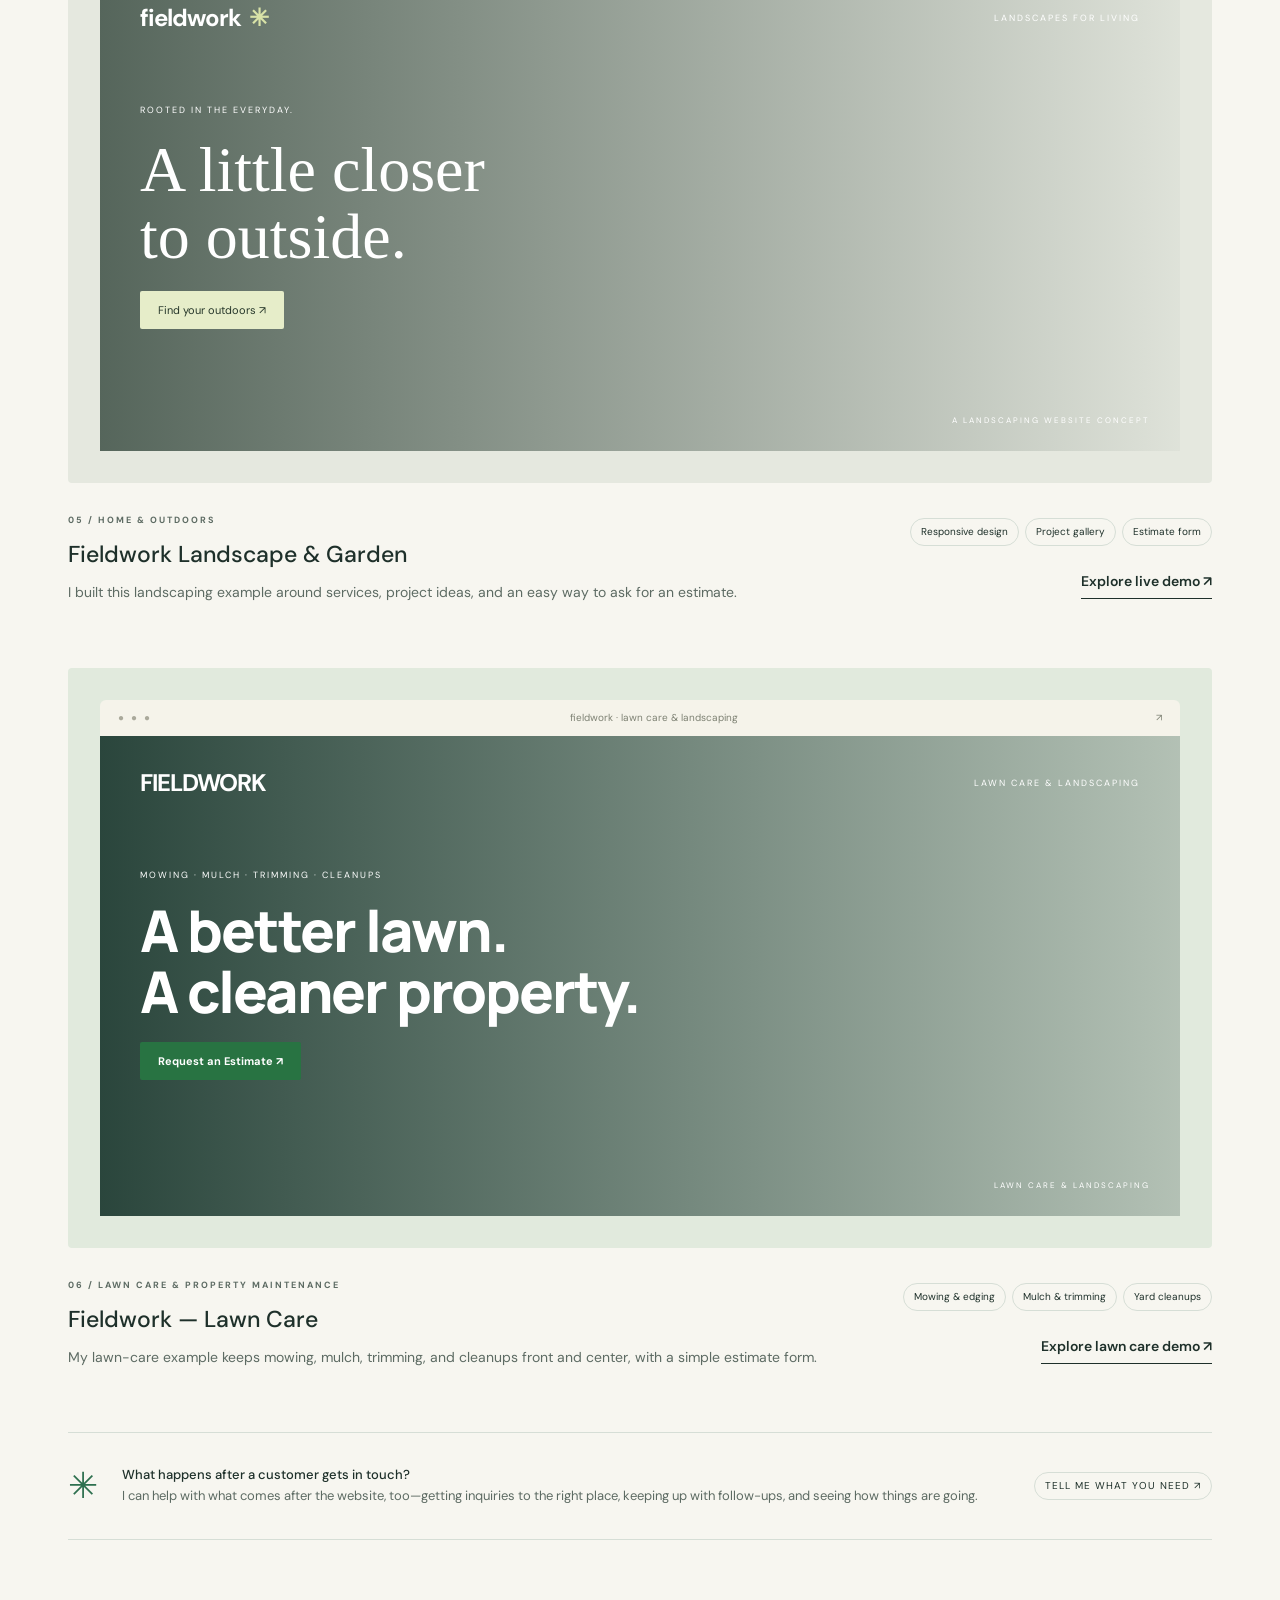
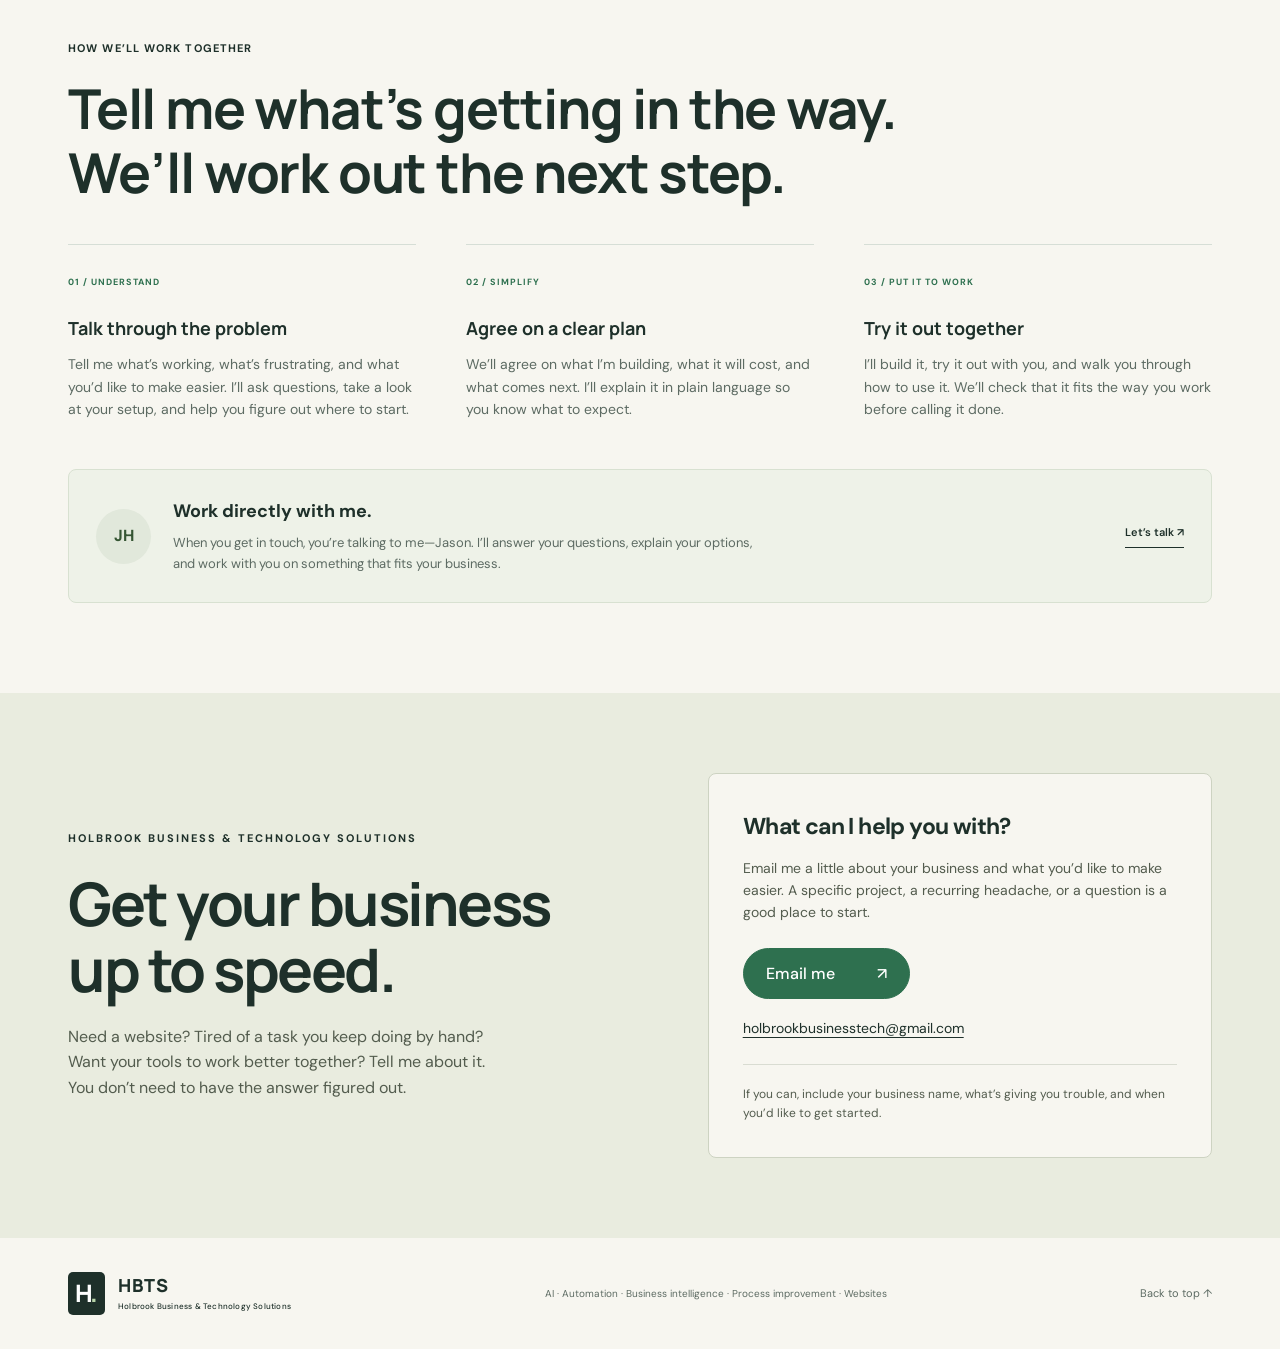
==== commit 8caffa47: "Make showcase personal and approachable with plain-language copy" ====
--- a/index.html
+++ b/index.html
@@ -1 +1 @@
-<!doctype html><html lang="en"><head><meta charset="utf-8"><meta name="viewport" content="width=device-width,initial-scale=1"><title>Holbrook Business &amp; Technology Solutions | Get your business up to speed</title><meta name="description" content="Practical AI, automation, business intelligence, process improvement, and websites for small local businesses. Work directly with Jason Holbrook."><meta property="og:title" content="Holbrook Business &amp; Technology Solutions"><meta property="og:description" content="Get your business up to speed. Practical AI, automation, business intelligence, process improvement, and websites for small local businesses."><meta property="og:type" content="website"><meta property="og:url" content="https://holbrookbusinesstech.pages.dev/"><link rel="icon" href="favicon.svg" type="image/svg+xml"><link rel="stylesheet" href="style.css"><link rel="stylesheet" href="showcase.css"></head><body><a class="skip-link" href="#main">Skip to content</a><header class="nav wrap"><a class="brand-lockup" href="./" aria-label="Holbrook Business &amp; Technology Solutions home"><span class="brand-symbol" aria-hidden="true">H<span>.</span></span><span class="brand-name">HBTS<small>Holbrook Business &amp; Technology Solutions</small></span></a><nav aria-label="Main navigation"><a href="#services">Services</a><a href="#demos">Demos &amp; examples</a><a href="#approach">Our approach</a><a class="pill dark" href="#contact">Let’s talk <span aria-hidden="true">↗</span></a></nav></header><main id="main"><section class="intro wrap"><div class="hero-message"><p class="eyebrow">PRACTICAL TECHNOLOGY FOR SMALL LOCAL BUSINESSES</p><h1>Get your business<br><span>up to speed.</span></h1><p class="hero-description">Less busywork. Better information. More time for your business.</p><p class="hero-detail">Running a small business means wearing a lot of hats. I help local business owners simplify routine work, turn business data into useful insights, and reach customers online with AI, automation, business intelligence, and websites built around their needs.</p><div class="hero-actions"><a class="pill dark" href="#contact">Tell me what you need <span aria-hidden="true">↗</span></a><a class="text-link" href="#services">Explore services ↓</a></div><p class="hero-byline">Work directly with Jason Holbrook. Clear advice, from the first conversation.</p></div><aside class="workflow-panel" aria-labelledby="workflow-title"><div class="workflow-top"><span class="status-dot" aria-hidden="true"></span> EXAMPLE: FROM INQUIRY TO FOLLOW-UP</div><h2 id="workflow-title">Keep the work<br>moving.</h2><ol class="workflow-list"><li><span class="workflow-number">01</span><div><strong>Capture the inquiry</strong><p>A customer fills out a clear, easy-to-use website form.</p><span class="workflow-tag">WEBSITE</span></div></li><li><span class="workflow-number">02</span><div><strong>Set up the next step</strong><p>The details go into your customer list, with a reminder to follow up.</p><span class="workflow-tag">AUTOMATION</span></div></li><li><span class="workflow-number">03</span><div><strong>See where things stand</strong><p>A report shows new inquiries, open work, and follow-ups due.</p><span class="workflow-tag">BUSINESS INTELLIGENCE</span></div></li></ol><p class="workflow-note">One example of what connected tools can do. Your setup starts with your business.</p></aside></section><div class="service-ribbon"><div class="wrap"><span>AI</span><span>Automation</span><span>Business intelligence</span><span>Process improvement</span><span>Websites</span></div></div><section class="services-section wrap" id="services" aria-labelledby="services-title"><div class="business-section-heading"><div><p class="eyebrow">SERVICES FOR YOUR BUSINESS</p><h2 id="services-title">Make everyday work<br>a little easier.</h2></div><p>Start with one problem worth solving: a task that takes too long, information that’s hard to keep track of, or a website that needs an update.</p></div><div class="services-grid"><article class="service-card"><span class="service-number">01</span><h3>AI tools &amp; setup</h3><p class="service-lead">Put AI to work on tasks that take up your time.</p><p>Get help choosing and setting up AI tools for drafting emails, summarizing documents, and organizing information—with a clear way to check the results.</p><a href="ai-demo/">Try the AI example <span aria-hidden="true">↗</span></a></article><article class="service-card"><span class="service-number">02</span><h3>Business automation</h3><p class="service-lead">Cut down on repetitive steps and missed follow-ups.</p><p>Connect your forms, spreadsheets, customer lists, and reminders so you spend less time copying information and keeping track of what comes next.</p><a href="automation-demo/">Try the automation demo <span aria-hidden="true">↗</span></a></article><article class="service-card"><span class="service-number">03</span><h3>Business intelligence &amp; reporting</h3><p class="service-lead">Know what’s happening without piecing it all together.</p><p>Bring leads, workloads, response times, and other business data into reports and dashboards that help you spot trends and make informed decisions.</p><a href="bi-demo/">Explore the dashboard demo <span aria-hidden="true">↗</span></a></article><article class="service-card"><span class="service-number">04</span><h3>Process improvement</h3><p class="service-lead">Make the way you work simpler and more consistent.</p><p>Look at how a job moves from start to finish. Find delays, repeated steps, and unclear handoffs, then build a process your business can follow.</p><a href="#contact">Talk through a process <span aria-hidden="true">↗</span></a></article><article class="service-card"><span class="service-number">05</span><h3>Business websites</h3><p class="service-lead">Help customers find you, understand your work, and get in touch.</p><p>Build a professional website that works on phones, clearly explains your services, and makes it easy to request an estimate or start a conversation.</p><a href="#work">Explore website demos <span aria-hidden="true">↗</span></a></article><article class="service-card"><span class="service-number">06</span><h3>Technology consulting</h3><p class="service-lead">Choose tools that fit your work and your budget.</p><p>Get a second opinion on your current setup, help comparing software, or a clear plan for updating the tools your business relies on.</p><a href="#contact">Get technology advice <span aria-hidden="true">↗</span></a></article></div></section><section class="interactive-section wrap" id="demos" aria-labelledby="demos-title"><div class="business-section-heading"><div><p class="eyebrow">SEE THE POSSIBILITIES</p><h2 id="demos-title">Try a better way<br>to handle the everyday.</h2></div><p>Try interactive examples of AI, automation, and business intelligence. See how the right tools could help you handle inquiries, follow up, and keep track of your business. No signup needed.</p></div><div class="interactive-grid"><article class="interactive-card"><a class="lab-preview ai-preview" href="ai-demo/" aria-label="Open the AI inquiry assistant example"><div class="lab-preview-top"><strong>HBTS<small>Holbrook Business &amp;<br>Technology Solutions</small></strong><span>AI WORKFLOW PREVIEW</span></div><div class="sample-message"><span>CUSTOMER MESSAGE</span><p>“My car makes a grinding noise when I brake. Could you take a look this week?”</p></div><div class="sample-arrow" aria-hidden="true">↓</div><div class="sample-output"><span>READY TO REVIEW</span><strong>Request summarized.<br>Missing details flagged.<br>Reply drafted.</strong></div></a><div class="interactive-info"><span class="demo-type">PREPARED AI EXAMPLE</span><h3>Customer inquiry assistant</h3><p>Choose a sample message, review the key details, and try two reply styles. See where AI could give you a head start.</p><a class="text-link" href="ai-demo/">Try the AI example ↗</a></div></article><article class="interactive-card"><a class="lab-preview auto-preview" href="automation-demo/" aria-label="Open the lead and follow-up automation demo"><div class="lab-preview-top"><strong>HBTS<small>Holbrook Business &amp;<br>Technology Solutions</small></strong><span>WORKING RULES DEMO</span></div><div class="mini-flow"><div><span>01</span><strong>New inquiry captured</strong><small>Customer details in one place</small></div><div><span>02</span><strong>Follow-up scheduled</strong><small>Timing based on urgency</small></div><div><span>03</span><strong>Next step ready</strong><small>Assigned and ready to follow up</small></div></div></a><div class="interactive-info"><span class="demo-type">WORKING AUTOMATION DEMO</span><h3>Lead intake &amp; follow-up</h3><p>Route a sample inquiry, watch a reply take shape, and move the demo clock forward. See assignments, deadlines, and follow-ups handled in one place.</p><a class="text-link" href="automation-demo/">Run the workflow ↗</a></div></article><article class="interactive-card"><a class="lab-preview bi-preview" href="bi-demo/" aria-label="Open the interactive business dashboard"><div class="lab-preview-top"><strong>HBTS<small>Holbrook Business &amp;<br>Technology Solutions</small></strong><span>BUSINESS DASHBOARD</span></div><div class="mini-dashboard-title">Your business, at a glance.</div><div class="mini-kpis"><div><small>INQUIRIES</small><strong>208</strong></div><div><small>MONTHS OF DATA</small><strong>6</strong></div></div><div class="mini-chart" aria-hidden="true"><span style="height:59%"></span><span style="height:73%"></span><span style="height:66%"></span><span style="height:84%"></span><span style="height:91%"></span><span style="height:100%"></span></div><div class="mini-chart-caption">May–October · Fictional sample data</div></a><div class="interactive-info"><span class="demo-type">INTERACTIVE DASHBOARD</span><h3>Business intelligence in action</h3><p>Filter sample business data, track inquiry sources and bookings, and explore the records behind the numbers.</p><a class="text-link" href="bi-demo/">Explore the dashboard ↗</a></div></article></div><p class="demo-disclosure">These examples use fictional data. The AI preview uses prepared results; the automation and dashboard run in your browser. No messages are sent and no real customer systems are connected.</p><a class="text-link website-jump" href="#work">Explore the website examples below ↓</a></section><section class="work wrap" id="work"><div class="section-heading"><h2>Explore website designs</h2><span>Three business types · Six interactive demos</span></div><p class="work-description">Browse complete website concepts for contractors, hair salons, and landscaping businesses. Each fictional business has two designs you can open and explore, including sample inquiry forms.</p><nav class="design-nav" aria-label="Browse business types"><a href="#contractor-designs">Contractor · 2 designs</a><a href="#salon-designs">Hair salon · 2 designs</a><a href="#landscaping-designs">Landscaping · 2 designs</a></nav><h3 class="category-heading" id="contractor-designs">Contractor & property upkeep<span>Two ways to present home repairs, remodeling, and rental turnovers</span></h3><a class="project-preview builder-preview" href="contractor/" aria-label="Explore Ridgeline Repair & Remodeling design 01"><div class="browser-bar"><span>● ● ●</span><span>ridgeline repair & remodeling</span><span>↗</span></div><div class="preview-scene" style="--preview-image:url('https://images.unsplash.com/photo-1503387762-592deb58ef4e?auto=format&fit=crop&w=1600&q=85')"><div class="mini-nav"><strong>RIDGELINE</strong><span>REPAIR & REMODELING</span></div><div class="preview-copy"><small>HOME REPAIRS · REMODELING · RENTAL TURNOVERS</small><h3>Your next project.<br>Handled.</h3><span class="preview-button">Request an Estimate ↗</span></div><span class="image-label">REPAIR &amp; REMODELING</span></div></a><div class="project-info"><div><p class="eyebrow">01 / CONTRACTOR</p><h3>Ridgeline Repair & Remodeling</h3><p>A complete contractor concept with services, project examples, and a sample estimate request.</p></div><div><div class="tags"><span>Project examples</span><span>Estimate request</span></div><a class="text-link" href="contractor/">Explore live demo ↗</a></div></div><a class="project-preview builder-preview variant-two" href="contractor-modern/" aria-label="Explore Ridgeline Repair & Remodeling design 02"><div class="browser-bar"><span>● ● ●</span><span>ridgeline repair & remodeling</span><span>↗</span></div><div class="preview-scene" style="--preview-image:url('https://images.unsplash.com/photo-1600585154340-be6161a56a0c?auto=format&fit=crop&w=1600&q=85')"><div class="mini-nav"><strong>RIDGELINE</strong><span>REPAIR & REMODELING</span></div><div class="preview-copy"><small>REPAIRS, UPDATES & PROPERTY MAINTENANCE</small><h3>Fix it.<br>Finish it.<br>Move forward.</h3><span class="preview-button">Plan Your Project ↗</span></div><span class="image-label">PROPERTY REPAIRS</span></div></a><div class="project-info"><div><p class="eyebrow">02 / PROPERTY UPKEEP</p><h3>Ridgeline Repair & Remodeling</h3><p>A complete contractor concept with services, project examples, and a sample estimate request.</p></div><div><div class="tags"><span>Project examples</span><span>Estimate request</span></div><a class="text-link" href="contractor-modern/">Explore live demo ↗</a></div></div><h3 class="category-heading" id="salon-designs">Hair salon<span>Two salon styles with a clear menu and appointment requests</span></h3><a class="project-preview salon-preview" href="salon/" aria-label="Explore Juniper Hair Studio design 01"><div class="browser-bar"><span>● ● ●</span><span>juniper hair studio</span><span>↗</span></div><div class="preview-scene" style="--preview-image:url('https://images.unsplash.com/photo-1560066984-138dadb4c035?auto=format&fit=crop&w=1600&q=85')"><div class="mini-nav"><strong>juniper</strong><span>HAIR STUDIO</span></div><div class="preview-copy"><small>CUTS · COLOR · EVERYDAY CONFIDENCE</small><h3>Good hair.<br>Your way.</h3><span class="preview-button">Find Your Service ↗</span></div><span class="image-label">HAIR STUDIO</span></div></a><div class="project-info"><div><p class="eyebrow">03 / HAIR SALON</p><h3>Juniper Hair Studio</h3><p>Sample service pricing, style inspiration, and an appointment request preview.</p></div><div><div class="tags"><span>Service menu</span><span>Appointment preview</span></div><a class="text-link" href="salon/">Explore live demo ↗</a></div></div><a class="project-preview salon-preview variant-two" href="salon-modern/" aria-label="Explore Juniper Hair Studio design 02"><div class="browser-bar"><span>● ● ●</span><span>juniper hair studio</span><span>↗</span></div><div class="preview-scene" style="--preview-image:url('https://images.unsplash.com/photo-1521590832167-7bcbfaa6381f?auto=format&fit=crop&w=1600&q=85')"><div class="mini-nav"><strong>juniper.</strong><span>CUT · COLOR · STYLE</span></div><div class="preview-copy"><small>YOUR NEXT GOOD HAIR DAY STARTS HERE</small><h3>New hair.<br>Same you.<br>More confidence.</h3><span class="preview-button">Find Your Service ↗</span></div><span class="image-label">CUT · COLOR · STYLE</span></div></a><div class="project-info"><div><p class="eyebrow">04 / HAIR STUDIO</p><h3>Juniper Hair Studio</h3><p>Sample service pricing, style inspiration, and an appointment request preview.</p></div><div><div class="tags"><span>Service menu</span><span>Appointment preview</span></div><a class="text-link" href="salon-modern/">Explore live demo ↗</a></div></div><h3 class="category-heading" id="landscaping-designs">Landscaping<span>A refined garden design and a straightforward lawn-care site</span></h3><a class="project-preview" href="landscaping/" aria-label="Explore the Fieldwork landscaping demo"><div class="browser-bar"><span>● ● ●</span><span>fieldwork · landscape & garden</span><span>↗</span></div><div class="preview-scene"><div class="mini-nav"><strong>fieldwork<span>✳</span></strong><span>LANDSCAPES FOR LIVING</span></div><div class="preview-copy"><small>ROOTED IN THE EVERYDAY.</small><h3>A little closer<br>to outside.</h3><span class="preview-button">Find your outdoors ↗</span></div><span class="image-label">A LANDSCAPING WEBSITE CONCEPT</span></div></a><div class="project-info"><div><p class="eyebrow">05 / HOME & OUTDOORS</p><h3>Fieldwork Landscape & Garden</h3><p>Services, project inspiration, and a sample estimate form for a landscaping business.</p></div><div><div class="tags"><span>Responsive design</span><span>Project gallery</span><span>Estimate form</span></div><a class="text-link" href="landscaping/">Explore live demo ↗</a></div></div><a class="project-preview pro-preview" href="landscaping-pro/" aria-label="Explore the lawn care website design"><div class="browser-bar"><span>● ● ●</span><span>fieldwork · lawn care & landscaping</span><span>↗</span></div><div class="preview-scene"><div class="mini-nav"><strong>FIELDWORK</strong><span>LAWN CARE & LANDSCAPING</span></div><div class="preview-copy"><small>MOWING · MULCH · TRIMMING · CLEANUPS</small><h3>A better lawn.<br>A cleaner property.</h3><span class="preview-button">Request an Estimate ↗</span></div><span class="image-label">LAWN CARE &amp; LANDSCAPING</span></div></a><div class="project-info"><div><p class="eyebrow">06 / LAWN CARE & PROPERTY MAINTENANCE</p><h3>Fieldwork — Lawn Care</h3><p>Mowing, mulch, trimming, and cleanups, with clear services and an estimate request.</p></div><div><div class="tags"><span>Mowing & edging</span><span>Mulch & trimming</span><span>Yard cleanups</span></div><a class="text-link" href="landscaping-pro/">Explore lawn care demo ↗</a></div></div><div class="collection-note"><span>✳</span><p><strong>What happens after a customer gets in touch?</strong><br>A website can be the starting point for better intake, easier follow-ups, and useful reporting. Let’s talk about the whole process.</p><a class="outline-label" href="#contact">DISCUSS YOUR BUSINESS ↗</a></div></section><section class="approach wrap" id="approach"><p class="eyebrow">HOW WE’LL WORK TOGETHER</p><h2>Understand the problem.<br>Make a useful change.</h2><div class="principles"><article><span>01 / UNDERSTAND</span><h3>Talk through the problem</h3><p>You explain what’s working, what’s frustrating, and what you want to improve. I’ll look at the tools and steps involved so we can choose where to start.</p></article><article><span>02 / SIMPLIFY</span><h3>Agree on a clear plan</h3><p>We’ll define the work, priorities, and next steps together. You’ll know what the project covers and how it is meant to help your business.</p></article><article><span>03 / PUT IT TO WORK</span><h3>Build it. Try it. Put it to use.</h3><p>I’ll build the solution, test it with you, and walk you through how to use it. We’ll check it against the everyday work it is meant to support.</p></article></div><div class="founder-note"><span class="founder-initials" aria-hidden="true">JH</span><div><h3>Work directly with Jason Holbrook.</h3><p>You’ll have one person to talk to about the work. I’ll help you understand your options, answer your questions, and keep the next step clear.</p></div><a class="text-link" href="#contact">Start a conversation ↗</a></div></section><section class="contact-section" id="contact" aria-labelledby="contact-title"><div class="wrap contact-layout"><div><p class="eyebrow">HOLBROOK BUSINESS &amp; TECHNOLOGY SOLUTIONS</p><h2 id="contact-title">Get your business<br>up to speed.</h2><p class="contact-intro">Have a task you keep doing by hand? Need a better website or a clearer view of your day-to-day operations? Tell me what you’re working on, and we’ll start there.</p></div><div class="contact-card"><h3>Have a project in mind?</h3><p>Send a short email about your business and what you’d like to improve. You don’t need to know which tool or service you need before getting in touch.</p><a class="pill dark" href="mailto:holbrookbusinesstech@gmail.com?subject=Business%20technology%20inquiry">Email Jason <span aria-hidden="true">↗</span></a><a class="contact-email" href="mailto:holbrookbusinesstech@gmail.com">holbrookbusinesstech@gmail.com</a><p class="contact-hint">Helpful details: your business name, the problem you want to solve, and any timing you have in mind.</p></div></div></section></main><footer class="wrap"><a class="brand-lockup" href="./" aria-label="Holbrook Business &amp; Technology Solutions home"><span class="brand-symbol" aria-hidden="true">H<span>.</span></span><span class="brand-name">HBTS<small>Holbrook Business &amp; Technology Solutions</small></span></a><span>AI · Automation · Business intelligence · Process improvement · Websites</span><a href="#">Back to top ↑</a></footer></body></html>
+<!doctype html><html lang="en"><head><meta charset="utf-8"><meta name="viewport" content="width=device-width,initial-scale=1"><title>Holbrook Business &amp; Technology Solutions | Get your business up to speed</title><meta name="description" content="Practical AI, automation, business intelligence, process improvement, and websites for small local businesses. Work directly with me."><meta property="og:title" content="Holbrook Business &amp; Technology Solutions"><meta property="og:description" content="Get your business up to speed. Practical AI, automation, business intelligence, process improvement, and websites for small local businesses."><meta property="og:type" content="website"><meta property="og:url" content="https://holbrookbusinesstech.pages.dev/"><link rel="icon" href="favicon.svg" type="image/svg+xml"><link rel="stylesheet" href="style.css"><link rel="stylesheet" href="showcase.css"></head><body><a class="skip-link" href="#main">Skip to content</a><header class="nav wrap"><a class="brand-lockup" href="./" aria-label="Holbrook Business &amp; Technology Solutions home"><span class="brand-symbol" aria-hidden="true">H<span>.</span></span><span class="brand-name">HBTS<small>Holbrook Business &amp; Technology Solutions</small></span></a><nav aria-label="Main navigation"><a href="#services">Services</a><a href="#demos">Demos &amp; examples</a><a href="#approach">How I work</a><a class="pill dark" href="#contact">Let’s talk <span aria-hidden="true">↗</span></a></nav></header><main id="main"><section class="intro wrap"><div class="hero-message"><p class="eyebrow">TECH HELP FOR SMALL LOCAL BUSINESSES</p><h1>Get your business<br><span>up to speed.</span></h1><p class="hero-description">Less busywork. More time for your business.</p><p class="hero-detail">I’m Jason Holbrook. I build websites, connect the tools you already use, and help make everyday work easier. Curious about AI or tired of doing the same task twice? I can help you find a good place to start.</p><div class="hero-actions"><a class="pill dark" href="#contact">Tell me about your business <span aria-hidden="true">↗</span></a><a class="text-link" href="#services">Explore services ↓</a></div><p class="hero-byline">Work directly with me, from our first conversation to the finished project.</p></div><aside class="workflow-panel" aria-labelledby="workflow-title"><div class="workflow-top"><span class="status-dot" aria-hidden="true"></span> EXAMPLE: FROM INQUIRY TO FOLLOW-UP</div><h2 id="workflow-title">Keep the work<br>moving.</h2><ol class="workflow-list"><li><span class="workflow-number">01</span><div><strong>Capture the inquiry</strong><p>A customer fills out a clear, easy-to-use website form.</p><span class="workflow-tag">WEBSITE</span></div></li><li><span class="workflow-number">02</span><div><strong>Set up the next step</strong><p>The details go into your customer list, with a reminder to follow up.</p><span class="workflow-tag">AUTOMATION</span></div></li><li><span class="workflow-number">03</span><div><strong>See where things stand</strong><p>A report shows new inquiries, open work, and follow-ups due.</p><span class="workflow-tag">BUSINESS INTELLIGENCE</span></div></li></ol><p class="workflow-note">This is one way I can help your tools work together. We’ll start with what you need.</p></aside></section><div class="service-ribbon"><div class="wrap"><span>AI</span><span>Automation</span><span>Business intelligence</span><span>Process improvement</span><span>Websites</span></div></div><section class="services-section wrap" id="services" aria-labelledby="services-title"><div class="business-section-heading"><div><p class="eyebrow">WHAT I CAN HELP WITH</p><h2 id="services-title">Make everyday work<br>a little easier.</h2></div><p>You don’t need a big project or a list of tech requirements. Tell me what’s taking too long, getting missed, or making your day harder. We can start there.</p></div><div class="services-grid"><article class="service-card"><span class="service-number">01</span><h3>AI tools &amp; setup</h3><p class="service-lead">Find useful ways to put AI to work.</p><p>I’ll help you choose and set up AI tools for things like email drafts, document summaries, and organizing information. I’ll show you how to use them and check their work.</p><a href="ai-demo/">Try the AI example <span aria-hidden="true">↗</span></a></article><article class="service-card"><span class="service-number">02</span><h3>Business automation</h3><p class="service-lead">Cut down on repetitive steps and missed follow-ups.</p><p>I can connect your forms, spreadsheets, customer lists, and reminders so you spend less time entering the same information and chasing the next step.</p><a href="automation-demo/">Try the automation demo <span aria-hidden="true">↗</span></a></article><article class="service-card"><span class="service-number">03</span><h3>Business intelligence &amp; reporting</h3><p class="service-lead">See how things are going in one place.</p><p>I can build a dashboard that shows new inquiries, open jobs, response times, and other details you want to track—without digging through several spreadsheets.</p><a href="bi-demo/">Explore the dashboard demo <span aria-hidden="true">↗</span></a></article><article class="service-card"><span class="service-number">04</span><h3>Process improvement</h3><p class="service-lead">Make the day-to-day run a little smoother.</p><p>I’ll work through the steps with you, spot where things get stuck or repeated, and help you find an easier way to get the job done.</p><a href="#contact">Talk it through with me <span aria-hidden="true">↗</span></a></article><article class="service-card"><span class="service-number">05</span><h3>Business websites</h3><p class="service-lead">Make it easy for customers to find you and get in touch.</p><p>I build professional websites that work well on phones, explain what you do, and give customers a simple way to call, ask a question, or request an estimate.</p><a href="#work">Explore website demos <span aria-hidden="true">↗</span></a></article><article class="service-card"><span class="service-number">06</span><h3>Technology consulting</h3><p class="service-lead">Choose tools that fit your work and your budget.</p><p>Not sure which software to buy or whether your current setup is doing the job? I’ll help you sort through the options and choose a sensible next step.</p><a href="#contact">Ask me a tech question <span aria-hidden="true">↗</span></a></article></div></section><section class="interactive-section wrap" id="demos" aria-labelledby="demos-title"><div class="business-section-heading"><div><p class="eyebrow">TRY A FEW EXAMPLES</p><h2 id="demos-title">See what this could<br>look like for your business.</h2></div><p>I’ve put together a few hands-on examples. Try a reply assistant, run a customer inquiry through a follow-up workflow, or explore a sample business dashboard. No signup needed.</p></div><div class="interactive-grid"><article class="interactive-card"><a class="lab-preview ai-preview" href="ai-demo/" aria-label="Open the AI inquiry assistant example"><div class="lab-preview-top"><strong>HBTS<small>Holbrook Business &amp;<br>Technology Solutions</small></strong><span>AI WORKFLOW PREVIEW</span></div><div class="sample-message"><span>CUSTOMER MESSAGE</span><p>“My car makes a grinding noise when I brake. Could you take a look this week?”</p></div><div class="sample-arrow" aria-hidden="true">↓</div><div class="sample-output"><span>READY TO REVIEW</span><strong>Request summarized.<br>Missing details flagged.<br>Reply drafted.</strong></div></a><div class="interactive-info"><span class="demo-type">PREPARED AI EXAMPLE</span><h3>Customer inquiry assistant</h3><p>Choose a sample message, review the key details, and try two reply styles. See where AI could give you a head start.</p><a class="text-link" href="ai-demo/">Try the AI example ↗</a></div></article><article class="interactive-card"><a class="lab-preview auto-preview" href="automation-demo/" aria-label="Open the lead and follow-up automation demo"><div class="lab-preview-top"><strong>HBTS<small>Holbrook Business &amp;<br>Technology Solutions</small></strong><span>WORKING RULES DEMO</span></div><div class="mini-flow"><div><span>01</span><strong>New inquiry captured</strong><small>Customer details in one place</small></div><div><span>02</span><strong>Follow-up scheduled</strong><small>Timing based on urgency</small></div><div><span>03</span><strong>Next step ready</strong><small>Assigned and ready to follow up</small></div></div></a><div class="interactive-info"><span class="demo-type">WORKING AUTOMATION DEMO</span><h3>Lead intake &amp; follow-up</h3><p>Route a sample inquiry, watch a reply take shape, and move the demo clock forward. See assignments, deadlines, and follow-ups handled in one place.</p><a class="text-link" href="automation-demo/">Run the workflow ↗</a></div></article><article class="interactive-card"><a class="lab-preview bi-preview" href="bi-demo/" aria-label="Open the interactive business dashboard"><div class="lab-preview-top"><strong>HBTS<small>Holbrook Business &amp;<br>Technology Solutions</small></strong><span>BUSINESS DASHBOARD</span></div><div class="mini-dashboard-title">Your business, at a glance.</div><div class="mini-kpis"><div><small>INQUIRIES</small><strong>208</strong></div><div><small>MONTHS OF DATA</small><strong>6</strong></div></div><div class="mini-chart" aria-hidden="true"><span style="height:59%"></span><span style="height:73%"></span><span style="height:66%"></span><span style="height:84%"></span><span style="height:91%"></span><span style="height:100%"></span></div><div class="mini-chart-caption">May–October · Fictional sample data</div></a><div class="interactive-info"><span class="demo-type">INTERACTIVE DASHBOARD</span><h3>A clearer view of your business</h3><p>Filter sample business data, track inquiry sources and bookings, and explore the records behind the numbers.</p><a class="text-link" href="bi-demo/">Explore the dashboard ↗</a></div></article></div><p class="demo-disclosure">These examples use fictional data. The AI preview uses prepared results; the automation and dashboard run in your browser. No messages are sent and no real customer systems are connected.</p><a class="text-link website-jump" href="#work">Explore the website examples below ↓</a></section><section class="work wrap" id="work"><div class="section-heading"><h2>Explore website designs</h2><span>Three business types · Six interactive demos</span></div><p class="work-description">Here are a few website ideas I’ve built for contractors, hair salons, and landscaping businesses. Each fictional business has two styles to explore. Open one and try the sample forms.</p><nav class="design-nav" aria-label="Browse business types"><a href="#contractor-designs">Contractor · 2 designs</a><a href="#salon-designs">Hair salon · 2 designs</a><a href="#landscaping-designs">Landscaping · 2 designs</a></nav><h3 class="category-heading" id="contractor-designs">Contractor & property upkeep<span>Two ways to present home repairs, remodeling, and rental turnovers</span></h3><a class="project-preview builder-preview" href="contractor/" aria-label="Explore Ridgeline Repair & Remodeling design 01"><div class="browser-bar"><span>● ● ●</span><span>ridgeline repair & remodeling</span><span>↗</span></div><div class="preview-scene" style="--preview-image:url('https://images.unsplash.com/photo-1503387762-592deb58ef4e?auto=format&fit=crop&w=1600&q=85')"><div class="mini-nav"><strong>RIDGELINE</strong><span>REPAIR & REMODELING</span></div><div class="preview-copy"><small>HOME REPAIRS · REMODELING · RENTAL TURNOVERS</small><h3>Your next project.<br>Handled.</h3><span class="preview-button">Request an Estimate ↗</span></div><span class="image-label">REPAIR &amp; REMODELING</span></div></a><div class="project-info"><div><p class="eyebrow">01 / CONTRACTOR</p><h3>Ridgeline Repair & Remodeling</h3><p>I built this example to show how a contractor can explain their services, show their work, and make estimate requests easier.</p></div><div><div class="tags"><span>Project examples</span><span>Estimate request</span></div><a class="text-link" href="contractor/">Explore live demo ↗</a></div></div><a class="project-preview builder-preview variant-two" href="contractor-modern/" aria-label="Explore Ridgeline Repair & Remodeling design 02"><div class="browser-bar"><span>● ● ●</span><span>ridgeline repair & remodeling</span><span>↗</span></div><div class="preview-scene" style="--preview-image:url('https://images.unsplash.com/photo-1600585154340-be6161a56a0c?auto=format&fit=crop&w=1600&q=85')"><div class="mini-nav"><strong>RIDGELINE</strong><span>REPAIR & REMODELING</span></div><div class="preview-copy"><small>REPAIRS, UPDATES & PROPERTY MAINTENANCE</small><h3>Fix it.<br>Finish it.<br>Move forward.</h3><span class="preview-button">Plan Your Project ↗</span></div><span class="image-label">PROPERTY REPAIRS</span></div></a><div class="project-info"><div><p class="eyebrow">02 / PROPERTY UPKEEP</p><h3>Ridgeline Repair & Remodeling</h3><p>I built this example to show how a contractor can explain their services, show their work, and make estimate requests easier.</p></div><div><div class="tags"><span>Project examples</span><span>Estimate request</span></div><a class="text-link" href="contractor-modern/">Explore live demo ↗</a></div></div><h3 class="category-heading" id="salon-designs">Hair salon<span>Two salon styles with a clear menu and appointment requests</span></h3><a class="project-preview salon-preview" href="salon/" aria-label="Explore Juniper Hair Studio design 01"><div class="browser-bar"><span>● ● ●</span><span>juniper hair studio</span><span>↗</span></div><div class="preview-scene" style="--preview-image:url('https://images.unsplash.com/photo-1560066984-138dadb4c035?auto=format&fit=crop&w=1600&q=85')"><div class="mini-nav"><strong>juniper</strong><span>HAIR STUDIO</span></div><div class="preview-copy"><small>CUTS · COLOR · EVERYDAY CONFIDENCE</small><h3>Good hair.<br>Your way.</h3><span class="preview-button">Find Your Service ↗</span></div><span class="image-label">HAIR STUDIO</span></div></a><div class="project-info"><div><p class="eyebrow">03 / HAIR SALON</p><h3>Juniper Hair Studio</h3><p>My salon example brings services, sample prices, and appointment requests together in one easy-to-use site.</p></div><div><div class="tags"><span>Service menu</span><span>Appointment preview</span></div><a class="text-link" href="salon/">Explore live demo ↗</a></div></div><a class="project-preview salon-preview variant-two" href="salon-modern/" aria-label="Explore Juniper Hair Studio design 02"><div class="browser-bar"><span>● ● ●</span><span>juniper hair studio</span><span>↗</span></div><div class="preview-scene" style="--preview-image:url('https://images.unsplash.com/photo-1521590832167-7bcbfaa6381f?auto=format&fit=crop&w=1600&q=85')"><div class="mini-nav"><strong>juniper.</strong><span>CUT · COLOR · STYLE</span></div><div class="preview-copy"><small>YOUR NEXT GOOD HAIR DAY STARTS HERE</small><h3>New hair.<br>Same you.<br>More confidence.</h3><span class="preview-button">Find Your Service ↗</span></div><span class="image-label">CUT · COLOR · STYLE</span></div></a><div class="project-info"><div><p class="eyebrow">04 / HAIR STUDIO</p><h3>Juniper Hair Studio</h3><p>My salon example brings services, sample prices, and appointment requests together in one easy-to-use site.</p></div><div><div class="tags"><span>Service menu</span><span>Appointment preview</span></div><a class="text-link" href="salon-modern/">Explore live demo ↗</a></div></div><h3 class="category-heading" id="landscaping-designs">Landscaping<span>A landscape-and-garden style and a straightforward lawn-care site</span></h3><a class="project-preview" href="landscaping/" aria-label="Explore the Fieldwork landscaping demo"><div class="browser-bar"><span>● ● ●</span><span>fieldwork · landscape & garden</span><span>↗</span></div><div class="preview-scene"><div class="mini-nav"><strong>fieldwork<span>✳</span></strong><span>LANDSCAPES FOR LIVING</span></div><div class="preview-copy"><small>ROOTED IN THE EVERYDAY.</small><h3>A little closer<br>to outside.</h3><span class="preview-button">Find your outdoors ↗</span></div><span class="image-label">A LANDSCAPING WEBSITE CONCEPT</span></div></a><div class="project-info"><div><p class="eyebrow">05 / HOME & OUTDOORS</p><h3>Fieldwork Landscape & Garden</h3><p>I built this landscaping example around services, project ideas, and an easy way to ask for an estimate.</p></div><div><div class="tags"><span>Responsive design</span><span>Project gallery</span><span>Estimate form</span></div><a class="text-link" href="landscaping/">Explore live demo ↗</a></div></div><a class="project-preview pro-preview" href="landscaping-pro/" aria-label="Explore the lawn care website design"><div class="browser-bar"><span>● ● ●</span><span>fieldwork · lawn care & landscaping</span><span>↗</span></div><div class="preview-scene"><div class="mini-nav"><strong>FIELDWORK</strong><span>LAWN CARE & LANDSCAPING</span></div><div class="preview-copy"><small>MOWING · MULCH · TRIMMING · CLEANUPS</small><h3>A better lawn.<br>A cleaner property.</h3><span class="preview-button">Request an Estimate ↗</span></div><span class="image-label">LAWN CARE &amp; LANDSCAPING</span></div></a><div class="project-info"><div><p class="eyebrow">06 / LAWN CARE & PROPERTY MAINTENANCE</p><h3>Fieldwork — Lawn Care</h3><p>My lawn-care example keeps mowing, mulch, trimming, and cleanups front and center, with a simple estimate form.</p></div><div><div class="tags"><span>Mowing & edging</span><span>Mulch & trimming</span><span>Yard cleanups</span></div><a class="text-link" href="landscaping-pro/">Explore lawn care demo ↗</a></div></div><div class="collection-note"><span>✳</span><p><strong>What happens after a customer gets in touch?</strong><br>I can help with what comes after the website, too—getting inquiries to the right place, keeping up with follow-ups, and seeing how things are going.</p><a class="outline-label" href="#contact">TELL ME WHAT YOU NEED ↗</a></div></section><section class="approach wrap" id="approach"><p class="eyebrow">HOW WE’LL WORK TOGETHER</p><h2>Tell me what’s getting in the way.<br>We’ll work out the next step.</h2><div class="principles"><article><span>01 / UNDERSTAND</span><h3>Talk through the problem</h3><p>Tell me what’s working, what’s frustrating, and what you’d like to make easier. I’ll ask questions, take a look at your setup, and help you figure out where to start.</p></article><article><span>02 / SIMPLIFY</span><h3>Agree on a clear plan</h3><p>We’ll agree on what I’m building, what it will cost, and what comes next. I’ll explain it in plain language so you know what to expect.</p></article><article><span>03 / PUT IT TO WORK</span><h3>Try it out together</h3><p>I’ll build it, try it out with you, and walk you through how to use it. We’ll check that it fits the way you work before calling it done.</p></article></div><div class="founder-note"><span class="founder-initials" aria-hidden="true">JH</span><div><h3>Work directly with me.</h3><p>When you get in touch, you’re talking to me—Jason. I’ll answer your questions, explain your options, and work with you on something that fits your business.</p></div><a class="text-link" href="#contact">Let’s talk ↗</a></div></section><section class="contact-section" id="contact" aria-labelledby="contact-title"><div class="wrap contact-layout"><div><p class="eyebrow">HOLBROOK BUSINESS &amp; TECHNOLOGY SOLUTIONS</p><h2 id="contact-title">Get your business<br>up to speed.</h2><p class="contact-intro">Need a website? Tired of a task you keep doing by hand? Want your tools to work better together? Tell me about it. You don’t need to have the answer figured out.</p></div><div class="contact-card"><h3>What can I help you with?</h3><p>Email me a little about your business and what you’d like to make easier. A specific project, a recurring headache, or a question is a good place to start.</p><a class="pill dark" href="mailto:holbrookbusinesstech@gmail.com?subject=Business%20technology%20inquiry">Email me <span aria-hidden="true">↗</span></a><a class="contact-email" href="mailto:holbrookbusinesstech@gmail.com">holbrookbusinesstech@gmail.com</a><p class="contact-hint">If you can, include your business name, what’s giving you trouble, and when you’d like to get started.</p></div></div></section></main><footer class="wrap"><a class="brand-lockup" href="./" aria-label="Holbrook Business &amp; Technology Solutions home"><span class="brand-symbol" aria-hidden="true">H<span>.</span></span><span class="brand-name">HBTS<small>Holbrook Business &amp; Technology Solutions</small></span></a><span>AI · Automation · Business intelligence · Process improvement · Websites</span><a href="#">Back to top ↑</a></footer></body></html>
--- a/showcase.css
+++ b/showcase.css
@@ -11,3 +11,6 @@
 @media(max-width:760px){.interactive-grid{grid-template-columns:1fr}.lab-preview{min-height:0}.brand-name small{max-width:255px;font-size:9px}.mini-chart{height:135px}.interactive-info .text-link{margin-top:0}}
 
 .lab-preview-top strong small{display:block;font:500 7px/1.5 "DM Sans",Arial,sans-serif;letter-spacing:0;margin-top:5px}.lab-preview-top{align-items:start}
+
+/* Keep the established look, with a little less formality. */
+.intro .eyebrow,.services-section .eyebrow,.interactive-section .eyebrow,.approach>.eyebrow{letter-spacing:1.1px}.business-section-heading h2,.approach h2{letter-spacing:-1.2px}.service-card{border-radius:8px;background:#f6f7f1}.founder-note{background:#eef2e8;border:1px solid #d8e1d1;border-radius:8px;padding:27px}.founder-note h3{font-size:18px}.contact-card{border-radius:8px}.contact-card h3{font-weight:700}
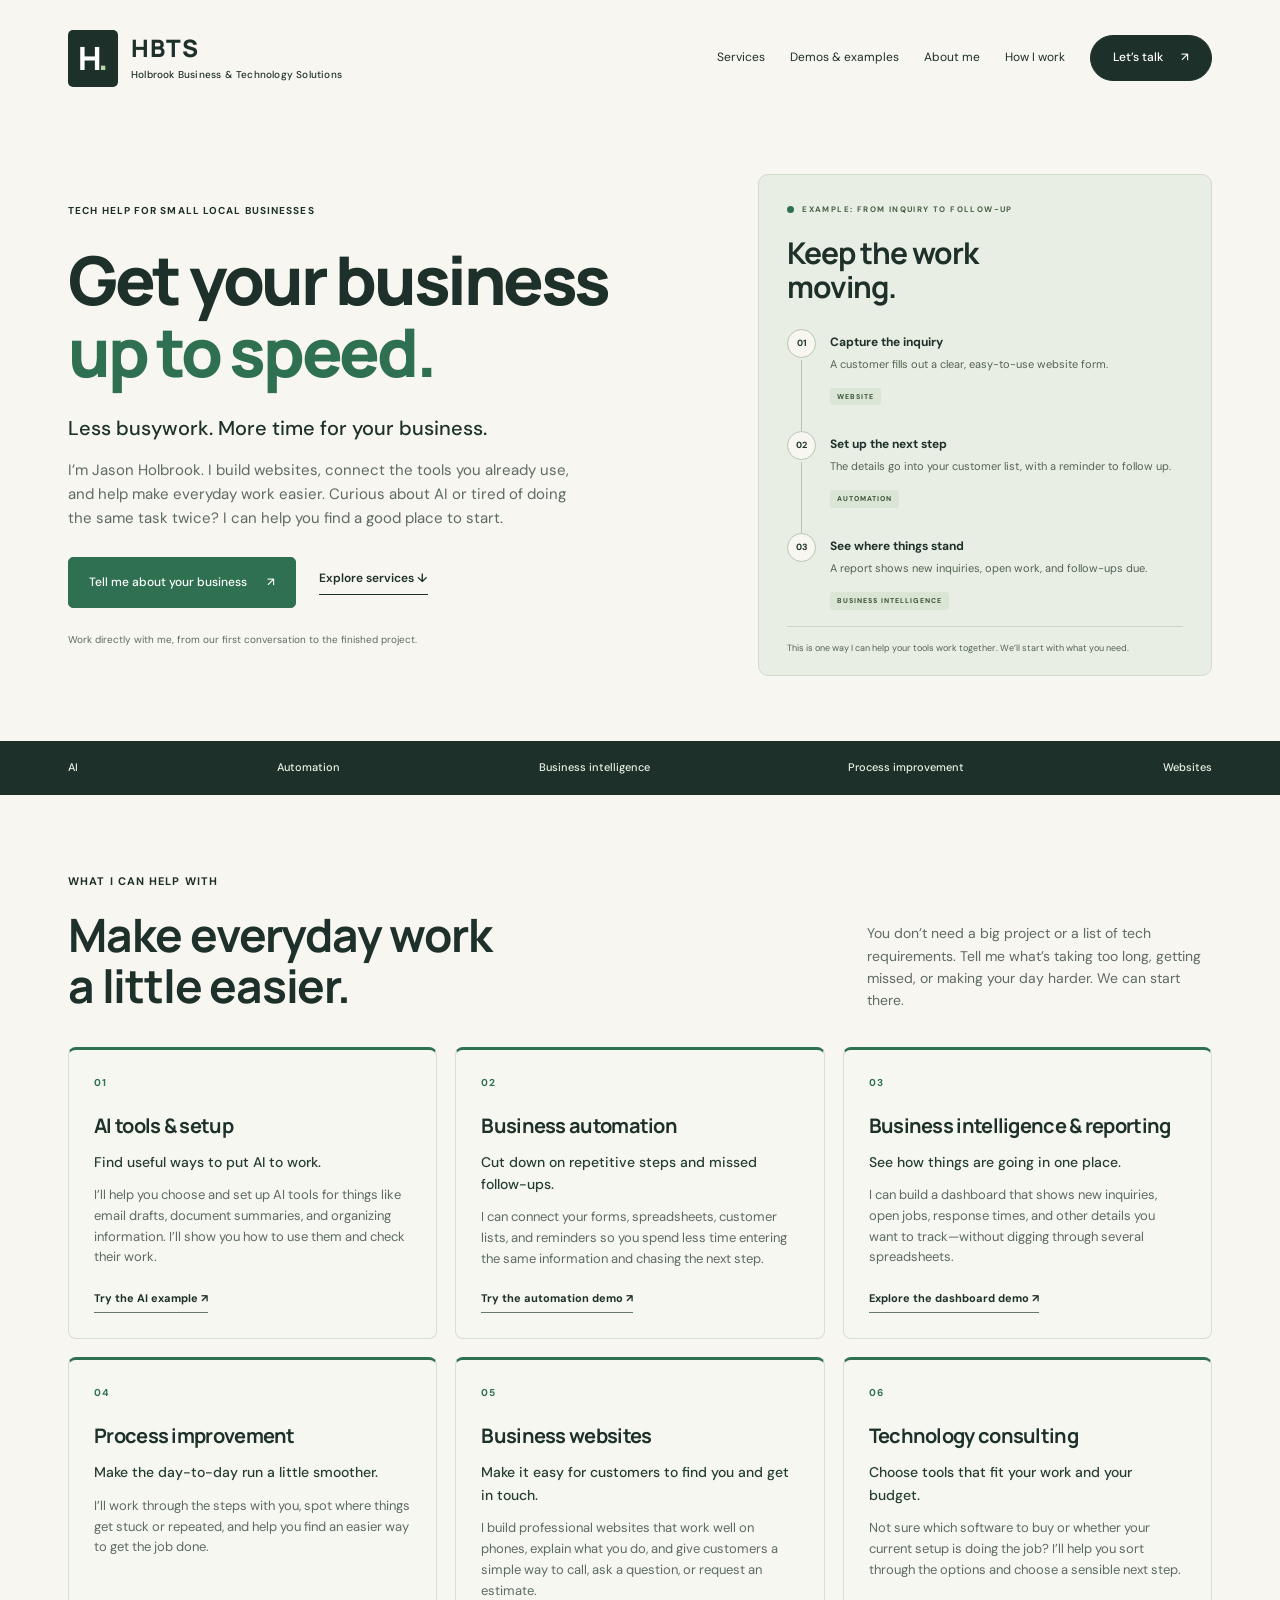
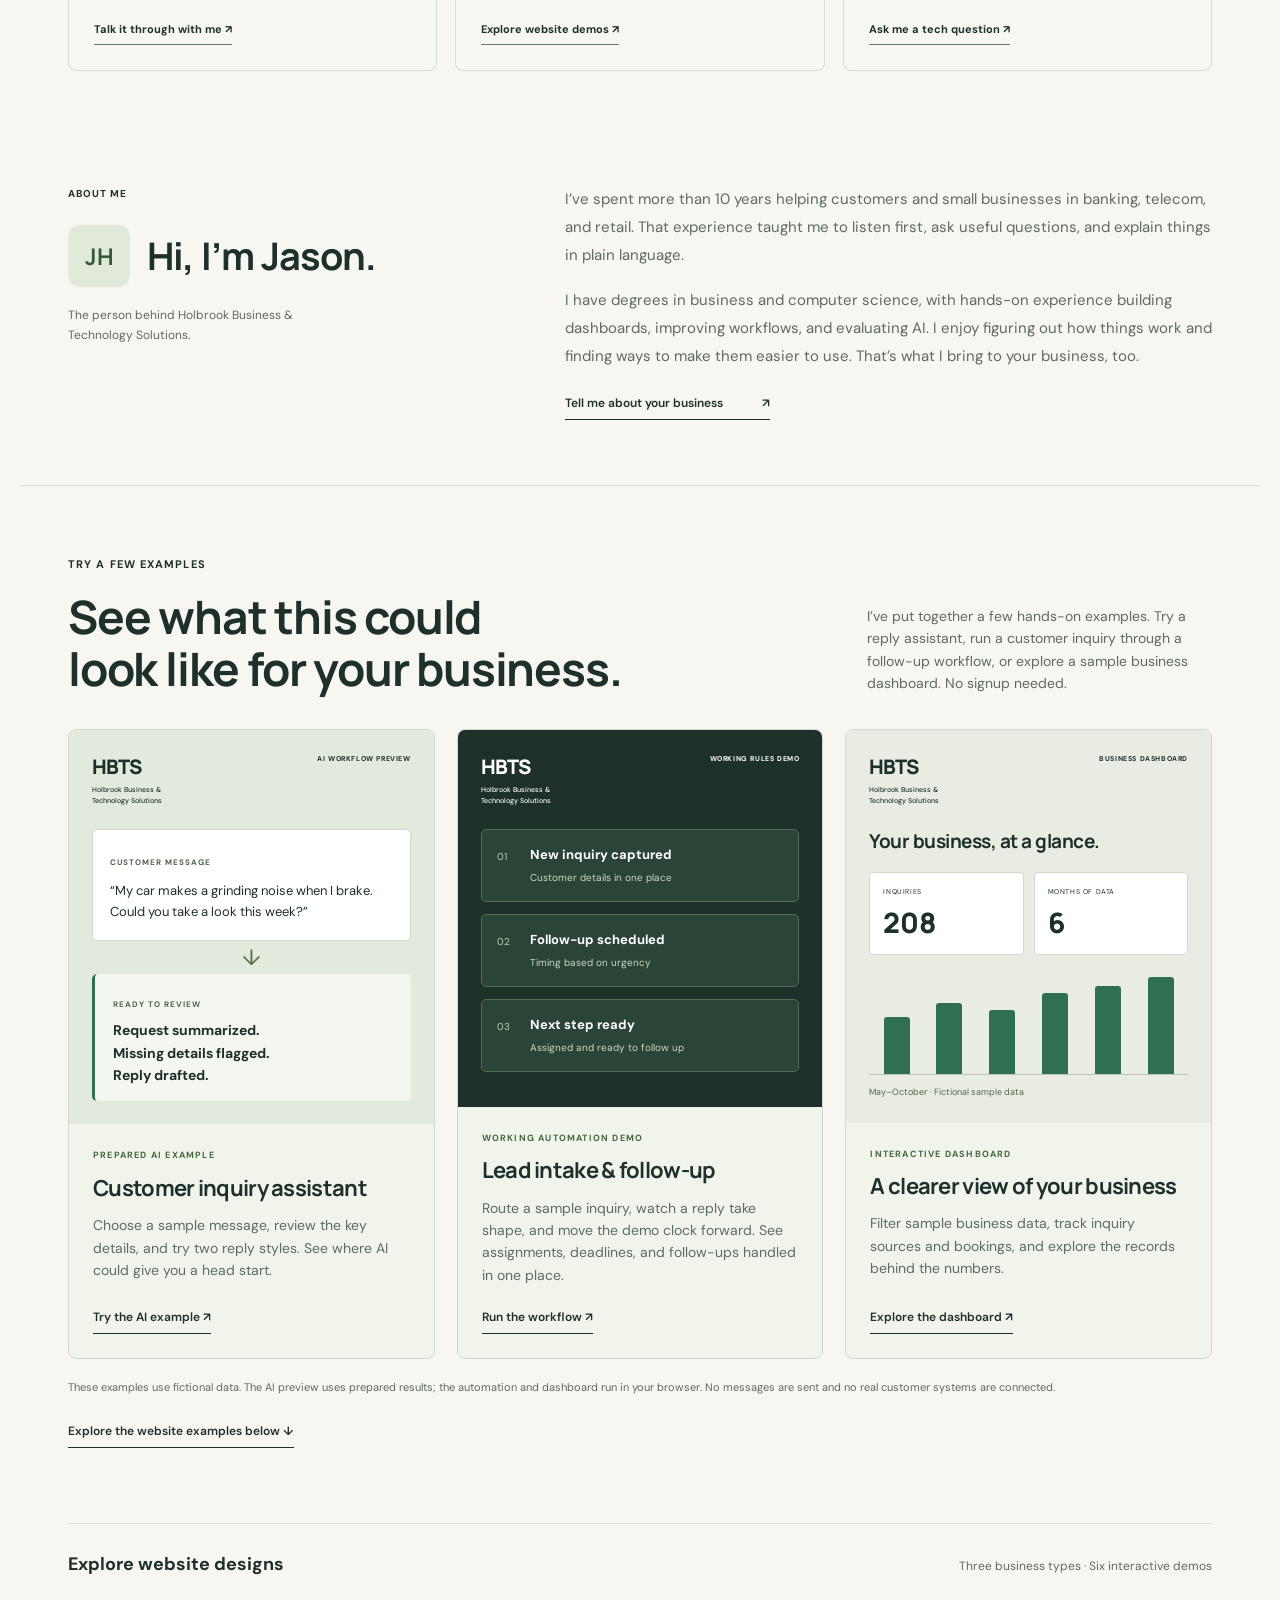
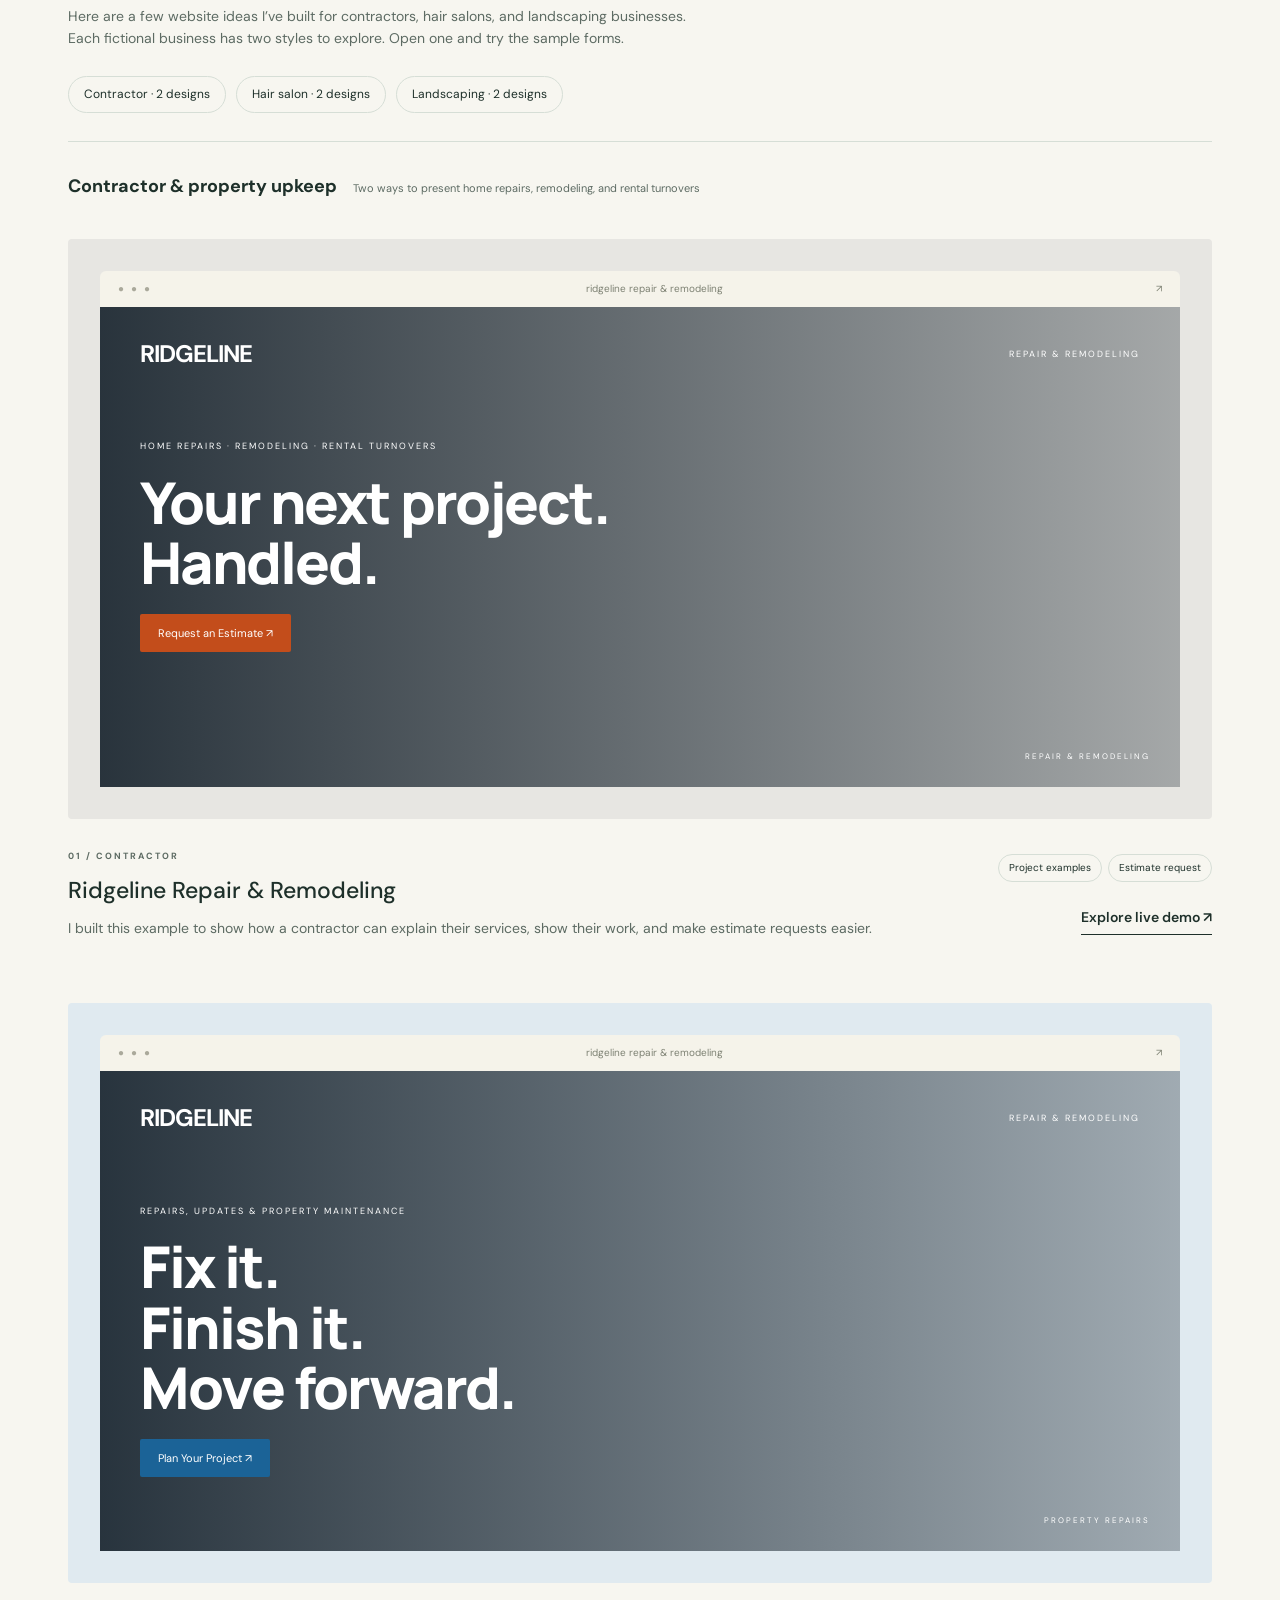
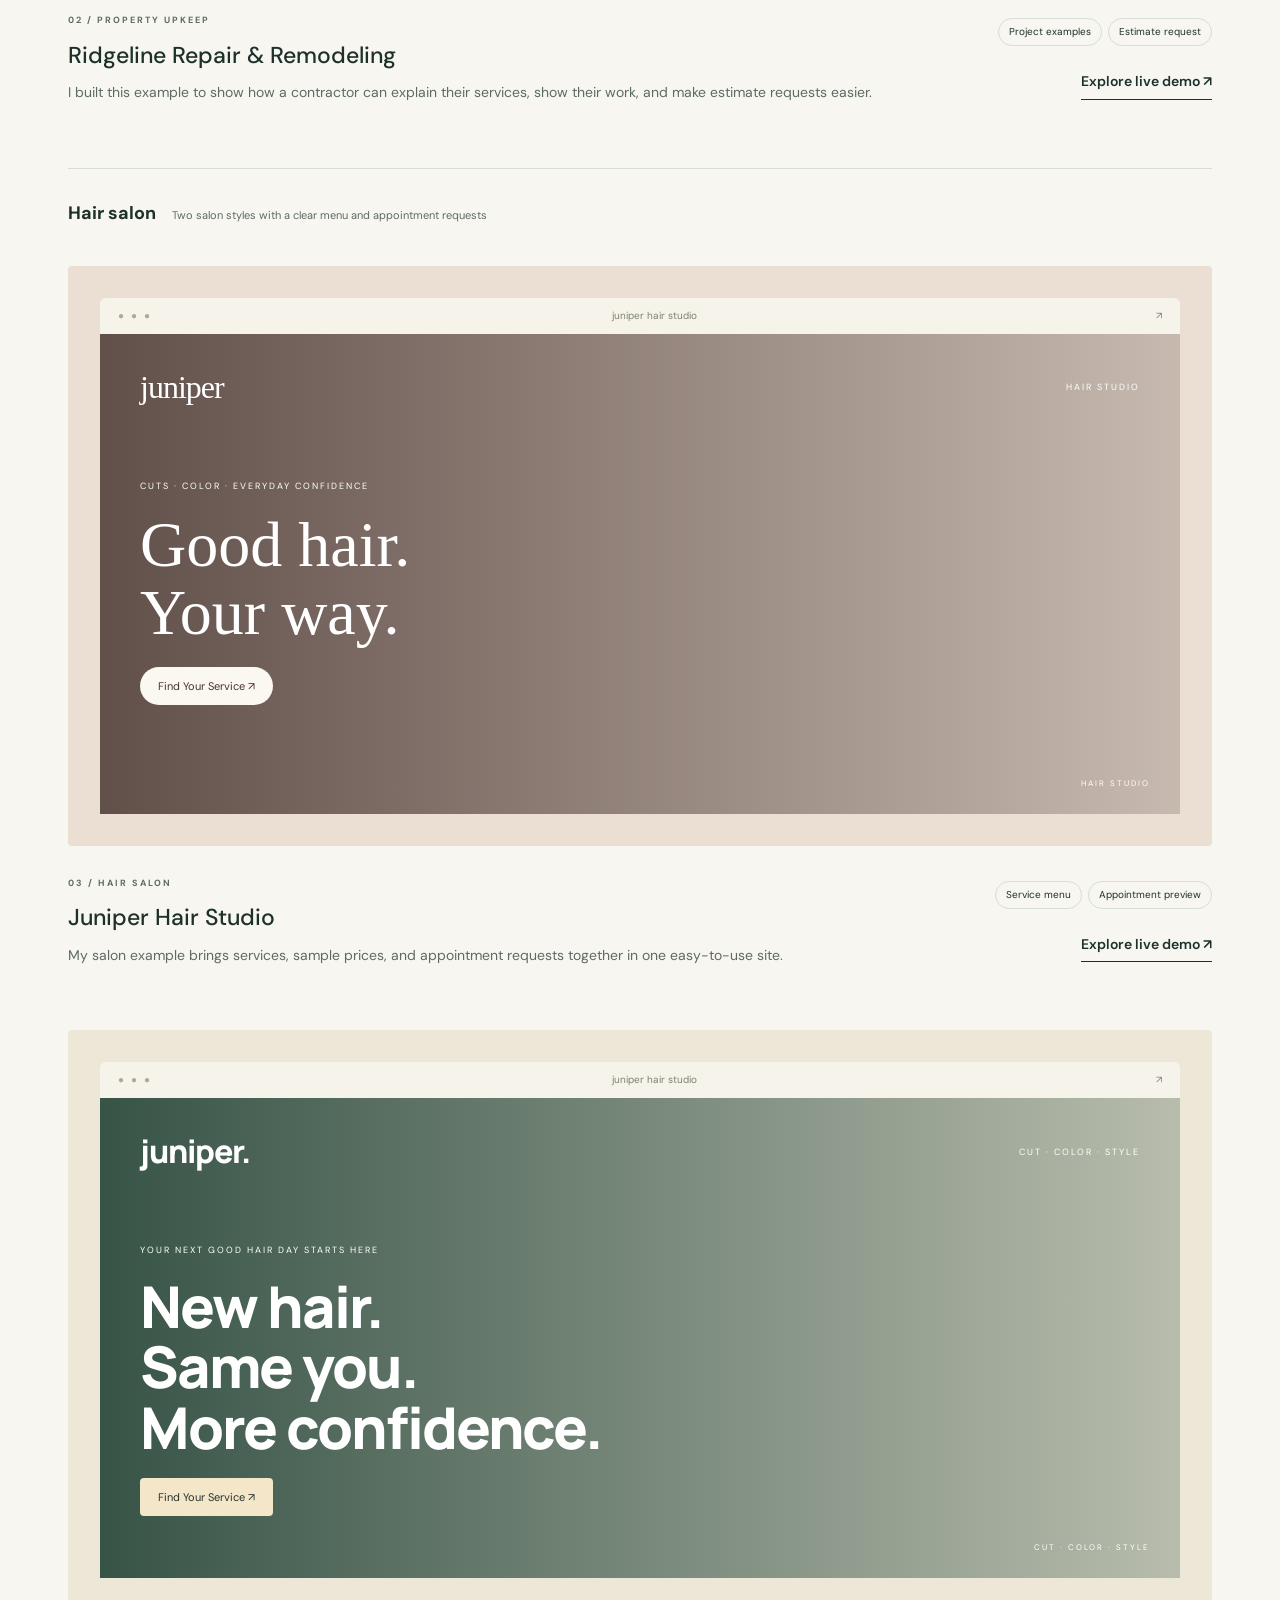
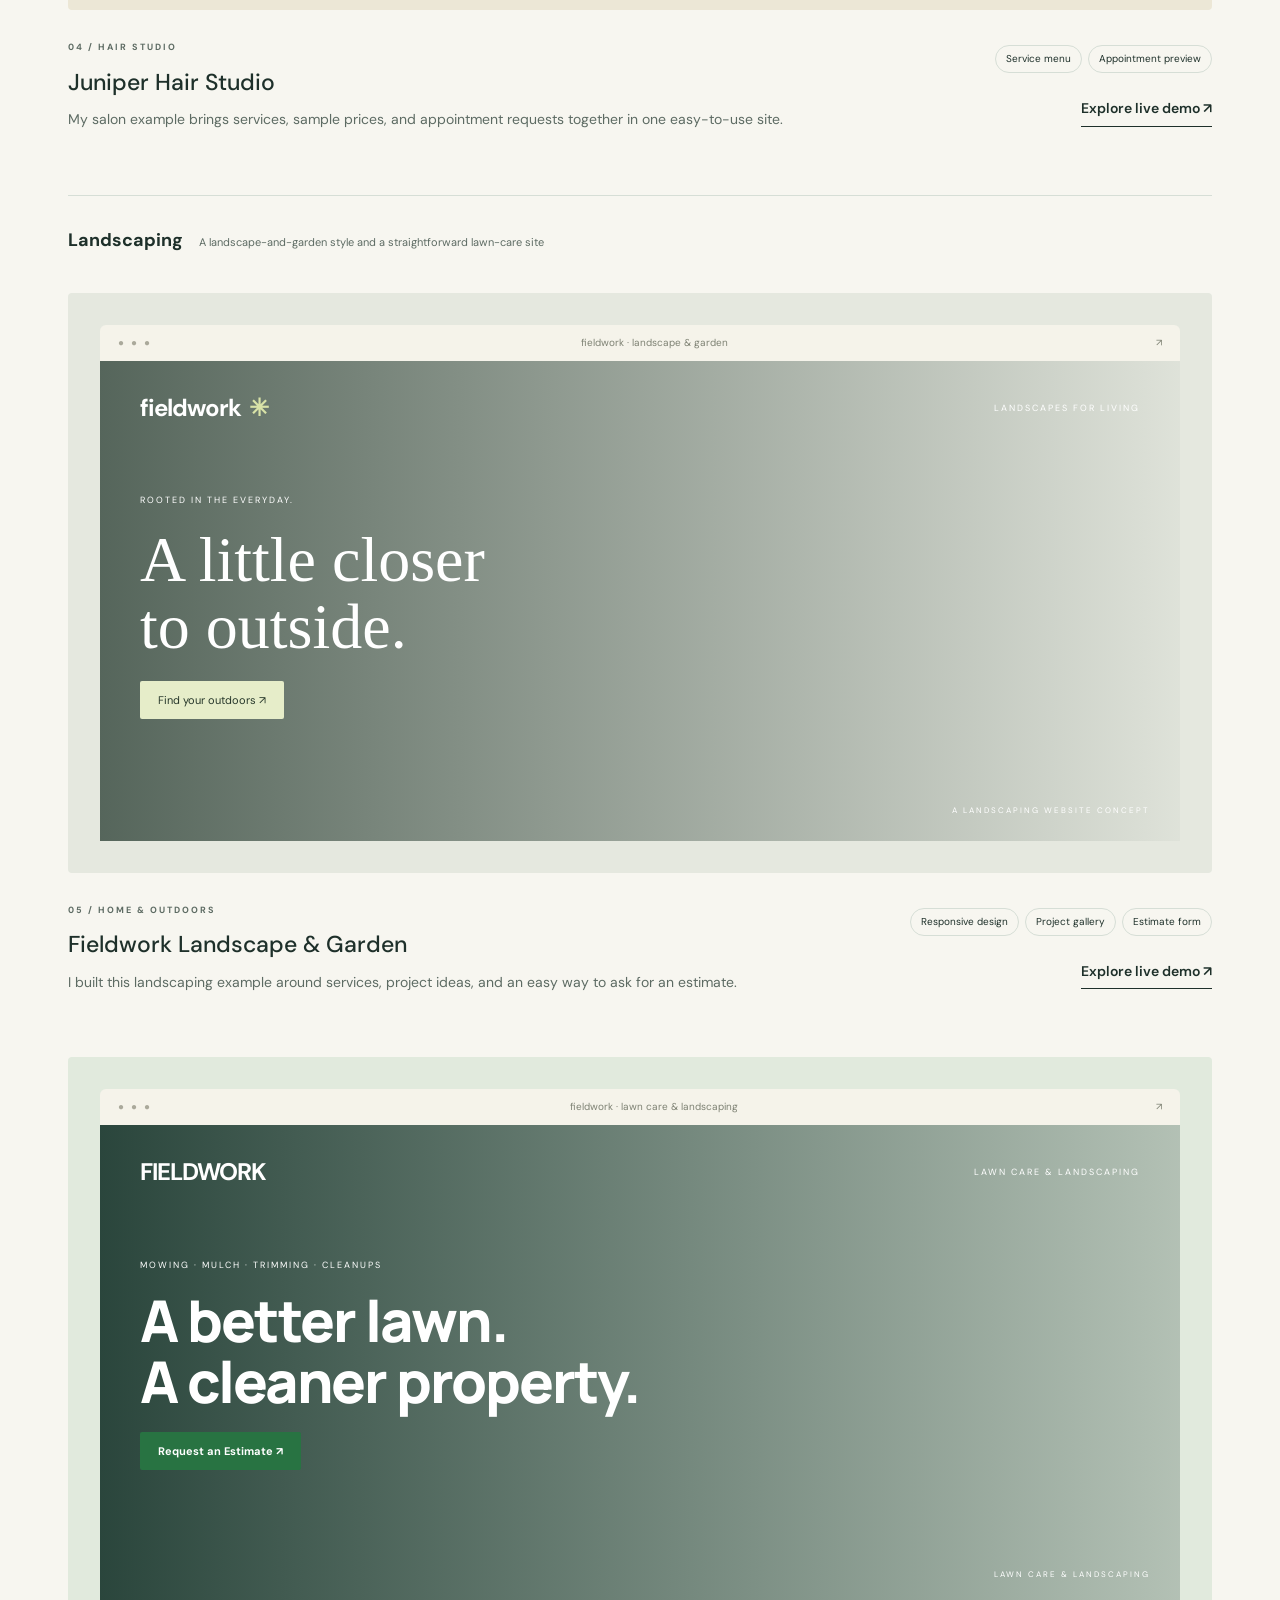
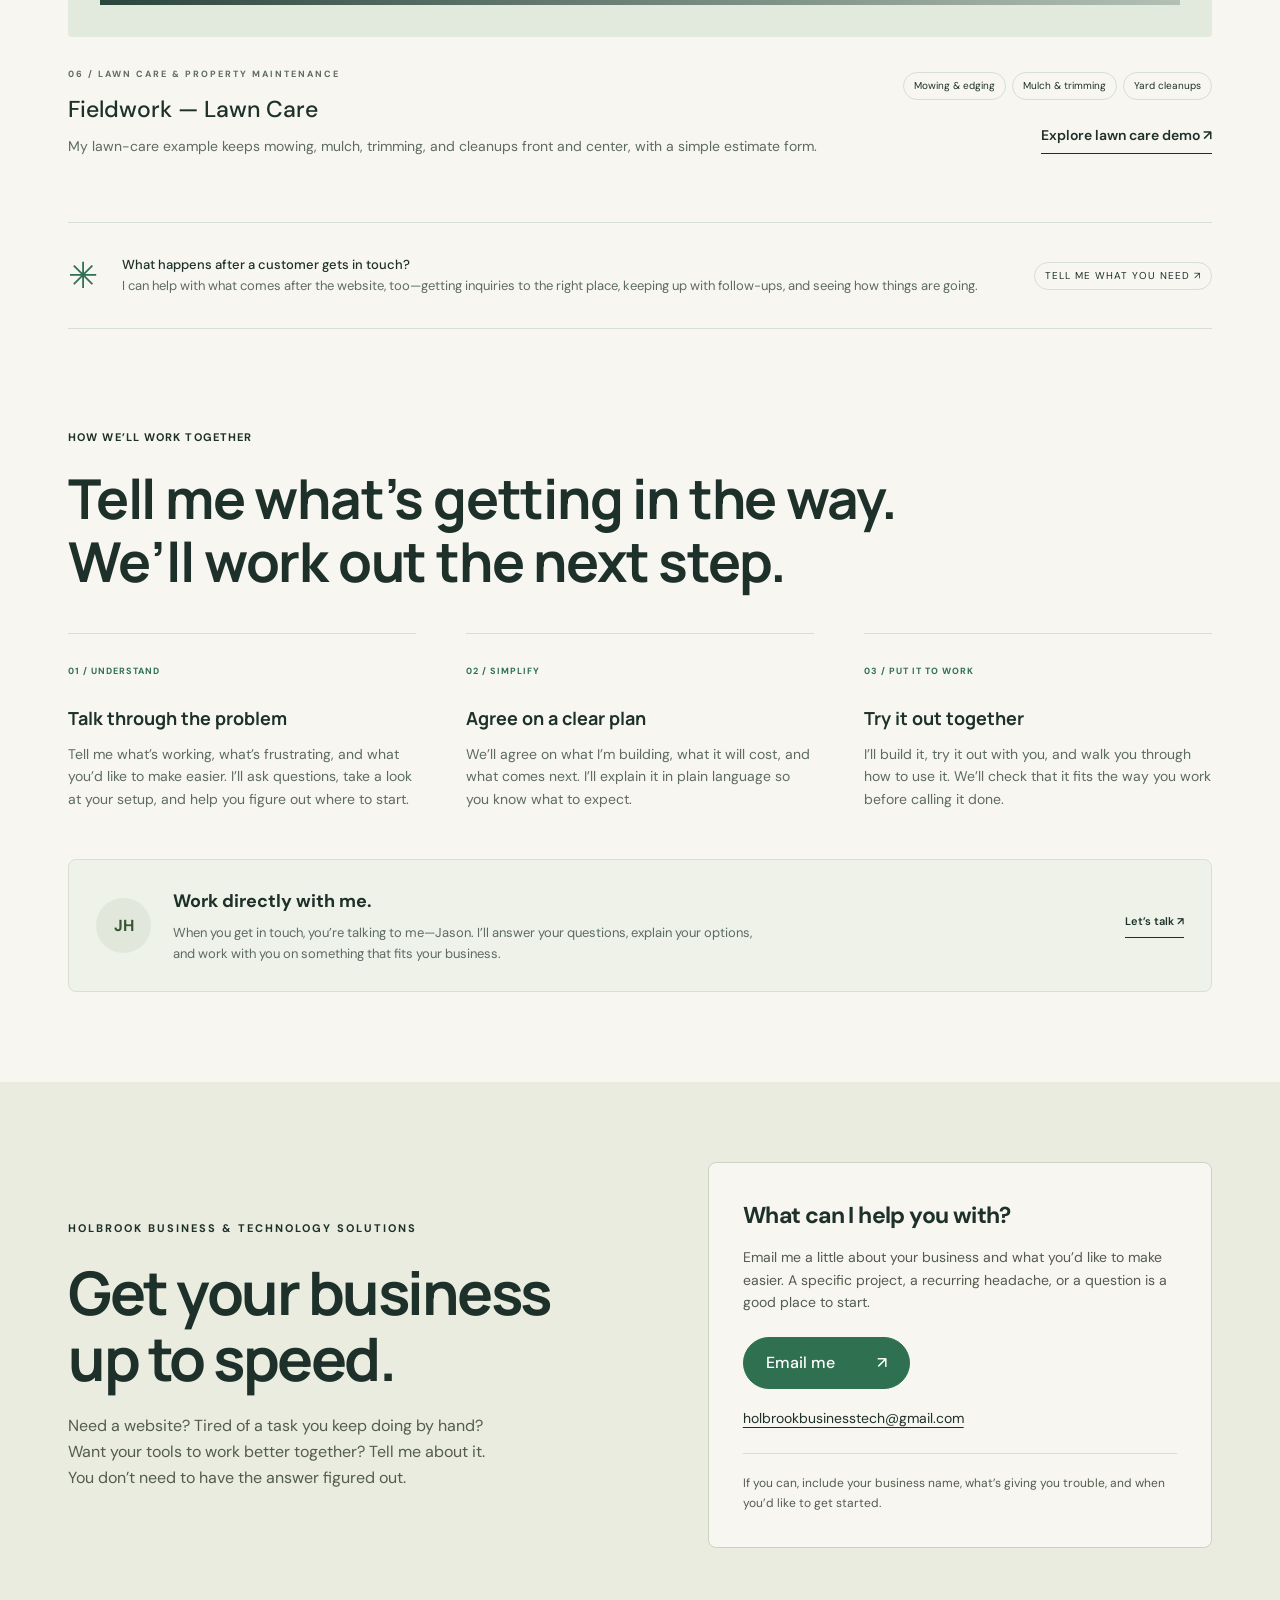
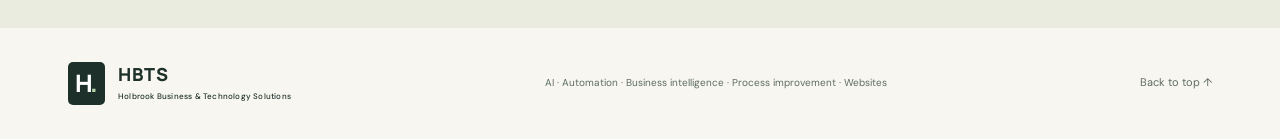
==== commit 096442e8: "Add personal About Me section and responsive navigation" ====
--- a/index.html
+++ b/index.html
@@ -1 +1 @@
-<!doctype html><html lang="en"><head><meta charset="utf-8"><meta name="viewport" content="width=device-width,initial-scale=1"><title>Holbrook Business &amp; Technology Solutions | Get your business up to speed</title><meta name="description" content="Practical AI, automation, business intelligence, process improvement, and websites for small local businesses. Work directly with me."><meta property="og:title" content="Holbrook Business &amp; Technology Solutions"><meta property="og:description" content="Get your business up to speed. Practical AI, automation, business intelligence, process improvement, and websites for small local businesses."><meta property="og:type" content="website"><meta property="og:url" content="https://holbrookbusinesstech.pages.dev/"><link rel="icon" href="favicon.svg" type="image/svg+xml"><link rel="stylesheet" href="style.css"><link rel="stylesheet" href="showcase.css"></head><body><a class="skip-link" href="#main">Skip to content</a><header class="nav wrap"><a class="brand-lockup" href="./" aria-label="Holbrook Business &amp; Technology Solutions home"><span class="brand-symbol" aria-hidden="true">H<span>.</span></span><span class="brand-name">HBTS<small>Holbrook Business &amp; Technology Solutions</small></span></a><nav aria-label="Main navigation"><a href="#services">Services</a><a href="#demos">Demos &amp; examples</a><a href="#approach">How I work</a><a class="pill dark" href="#contact">Let’s talk <span aria-hidden="true">↗</span></a></nav></header><main id="main"><section class="intro wrap"><div class="hero-message"><p class="eyebrow">TECH HELP FOR SMALL LOCAL BUSINESSES</p><h1>Get your business<br><span>up to speed.</span></h1><p class="hero-description">Less busywork. More time for your business.</p><p class="hero-detail">I’m Jason Holbrook. I build websites, connect the tools you already use, and help make everyday work easier. Curious about AI or tired of doing the same task twice? I can help you find a good place to start.</p><div class="hero-actions"><a class="pill dark" href="#contact">Tell me about your business <span aria-hidden="true">↗</span></a><a class="text-link" href="#services">Explore services ↓</a></div><p class="hero-byline">Work directly with me, from our first conversation to the finished project.</p></div><aside class="workflow-panel" aria-labelledby="workflow-title"><div class="workflow-top"><span class="status-dot" aria-hidden="true"></span> EXAMPLE: FROM INQUIRY TO FOLLOW-UP</div><h2 id="workflow-title">Keep the work<br>moving.</h2><ol class="workflow-list"><li><span class="workflow-number">01</span><div><strong>Capture the inquiry</strong><p>A customer fills out a clear, easy-to-use website form.</p><span class="workflow-tag">WEBSITE</span></div></li><li><span class="workflow-number">02</span><div><strong>Set up the next step</strong><p>The details go into your customer list, with a reminder to follow up.</p><span class="workflow-tag">AUTOMATION</span></div></li><li><span class="workflow-number">03</span><div><strong>See where things stand</strong><p>A report shows new inquiries, open work, and follow-ups due.</p><span class="workflow-tag">BUSINESS INTELLIGENCE</span></div></li></ol><p class="workflow-note">This is one way I can help your tools work together. We’ll start with what you need.</p></aside></section><div class="service-ribbon"><div class="wrap"><span>AI</span><span>Automation</span><span>Business intelligence</span><span>Process improvement</span><span>Websites</span></div></div><section class="services-section wrap" id="services" aria-labelledby="services-title"><div class="business-section-heading"><div><p class="eyebrow">WHAT I CAN HELP WITH</p><h2 id="services-title">Make everyday work<br>a little easier.</h2></div><p>You don’t need a big project or a list of tech requirements. Tell me what’s taking too long, getting missed, or making your day harder. We can start there.</p></div><div class="services-grid"><article class="service-card"><span class="service-number">01</span><h3>AI tools &amp; setup</h3><p class="service-lead">Find useful ways to put AI to work.</p><p>I’ll help you choose and set up AI tools for things like email drafts, document summaries, and organizing information. I’ll show you how to use them and check their work.</p><a href="ai-demo/">Try the AI example <span aria-hidden="true">↗</span></a></article><article class="service-card"><span class="service-number">02</span><h3>Business automation</h3><p class="service-lead">Cut down on repetitive steps and missed follow-ups.</p><p>I can connect your forms, spreadsheets, customer lists, and reminders so you spend less time entering the same information and chasing the next step.</p><a href="automation-demo/">Try the automation demo <span aria-hidden="true">↗</span></a></article><article class="service-card"><span class="service-number">03</span><h3>Business intelligence &amp; reporting</h3><p class="service-lead">See how things are going in one place.</p><p>I can build a dashboard that shows new inquiries, open jobs, response times, and other details you want to track—without digging through several spreadsheets.</p><a href="bi-demo/">Explore the dashboard demo <span aria-hidden="true">↗</span></a></article><article class="service-card"><span class="service-number">04</span><h3>Process improvement</h3><p class="service-lead">Make the day-to-day run a little smoother.</p><p>I’ll work through the steps with you, spot where things get stuck or repeated, and help you find an easier way to get the job done.</p><a href="#contact">Talk it through with me <span aria-hidden="true">↗</span></a></article><article class="service-card"><span class="service-number">05</span><h3>Business websites</h3><p class="service-lead">Make it easy for customers to find you and get in touch.</p><p>I build professional websites that work well on phones, explain what you do, and give customers a simple way to call, ask a question, or request an estimate.</p><a href="#work">Explore website demos <span aria-hidden="true">↗</span></a></article><article class="service-card"><span class="service-number">06</span><h3>Technology consulting</h3><p class="service-lead">Choose tools that fit your work and your budget.</p><p>Not sure which software to buy or whether your current setup is doing the job? I’ll help you sort through the options and choose a sensible next step.</p><a href="#contact">Ask me a tech question <span aria-hidden="true">↗</span></a></article></div></section><section class="interactive-section wrap" id="demos" aria-labelledby="demos-title"><div class="business-section-heading"><div><p class="eyebrow">TRY A FEW EXAMPLES</p><h2 id="demos-title">See what this could<br>look like for your business.</h2></div><p>I’ve put together a few hands-on examples. Try a reply assistant, run a customer inquiry through a follow-up workflow, or explore a sample business dashboard. No signup needed.</p></div><div class="interactive-grid"><article class="interactive-card"><a class="lab-preview ai-preview" href="ai-demo/" aria-label="Open the AI inquiry assistant example"><div class="lab-preview-top"><strong>HBTS<small>Holbrook Business &amp;<br>Technology Solutions</small></strong><span>AI WORKFLOW PREVIEW</span></div><div class="sample-message"><span>CUSTOMER MESSAGE</span><p>“My car makes a grinding noise when I brake. Could you take a look this week?”</p></div><div class="sample-arrow" aria-hidden="true">↓</div><div class="sample-output"><span>READY TO REVIEW</span><strong>Request summarized.<br>Missing details flagged.<br>Reply drafted.</strong></div></a><div class="interactive-info"><span class="demo-type">PREPARED AI EXAMPLE</span><h3>Customer inquiry assistant</h3><p>Choose a sample message, review the key details, and try two reply styles. See where AI could give you a head start.</p><a class="text-link" href="ai-demo/">Try the AI example ↗</a></div></article><article class="interactive-card"><a class="lab-preview auto-preview" href="automation-demo/" aria-label="Open the lead and follow-up automation demo"><div class="lab-preview-top"><strong>HBTS<small>Holbrook Business &amp;<br>Technology Solutions</small></strong><span>WORKING RULES DEMO</span></div><div class="mini-flow"><div><span>01</span><strong>New inquiry captured</strong><small>Customer details in one place</small></div><div><span>02</span><strong>Follow-up scheduled</strong><small>Timing based on urgency</small></div><div><span>03</span><strong>Next step ready</strong><small>Assigned and ready to follow up</small></div></div></a><div class="interactive-info"><span class="demo-type">WORKING AUTOMATION DEMO</span><h3>Lead intake &amp; follow-up</h3><p>Route a sample inquiry, watch a reply take shape, and move the demo clock forward. See assignments, deadlines, and follow-ups handled in one place.</p><a class="text-link" href="automation-demo/">Run the workflow ↗</a></div></article><article class="interactive-card"><a class="lab-preview bi-preview" href="bi-demo/" aria-label="Open the interactive business dashboard"><div class="lab-preview-top"><strong>HBTS<small>Holbrook Business &amp;<br>Technology Solutions</small></strong><span>BUSINESS DASHBOARD</span></div><div class="mini-dashboard-title">Your business, at a glance.</div><div class="mini-kpis"><div><small>INQUIRIES</small><strong>208</strong></div><div><small>MONTHS OF DATA</small><strong>6</strong></div></div><div class="mini-chart" aria-hidden="true"><span style="height:59%"></span><span style="height:73%"></span><span style="height:66%"></span><span style="height:84%"></span><span style="height:91%"></span><span style="height:100%"></span></div><div class="mini-chart-caption">May–October · Fictional sample data</div></a><div class="interactive-info"><span class="demo-type">INTERACTIVE DASHBOARD</span><h3>A clearer view of your business</h3><p>Filter sample business data, track inquiry sources and bookings, and explore the records behind the numbers.</p><a class="text-link" href="bi-demo/">Explore the dashboard ↗</a></div></article></div><p class="demo-disclosure">These examples use fictional data. The AI preview uses prepared results; the automation and dashboard run in your browser. No messages are sent and no real customer systems are connected.</p><a class="text-link website-jump" href="#work">Explore the website examples below ↓</a></section><section class="work wrap" id="work"><div class="section-heading"><h2>Explore website designs</h2><span>Three business types · Six interactive demos</span></div><p class="work-description">Here are a few website ideas I’ve built for contractors, hair salons, and landscaping businesses. Each fictional business has two styles to explore. Open one and try the sample forms.</p><nav class="design-nav" aria-label="Browse business types"><a href="#contractor-designs">Contractor · 2 designs</a><a href="#salon-designs">Hair salon · 2 designs</a><a href="#landscaping-designs">Landscaping · 2 designs</a></nav><h3 class="category-heading" id="contractor-designs">Contractor & property upkeep<span>Two ways to present home repairs, remodeling, and rental turnovers</span></h3><a class="project-preview builder-preview" href="contractor/" aria-label="Explore Ridgeline Repair & Remodeling design 01"><div class="browser-bar"><span>● ● ●</span><span>ridgeline repair & remodeling</span><span>↗</span></div><div class="preview-scene" style="--preview-image:url('https://images.unsplash.com/photo-1503387762-592deb58ef4e?auto=format&fit=crop&w=1600&q=85')"><div class="mini-nav"><strong>RIDGELINE</strong><span>REPAIR & REMODELING</span></div><div class="preview-copy"><small>HOME REPAIRS · REMODELING · RENTAL TURNOVERS</small><h3>Your next project.<br>Handled.</h3><span class="preview-button">Request an Estimate ↗</span></div><span class="image-label">REPAIR &amp; REMODELING</span></div></a><div class="project-info"><div><p class="eyebrow">01 / CONTRACTOR</p><h3>Ridgeline Repair & Remodeling</h3><p>I built this example to show how a contractor can explain their services, show their work, and make estimate requests easier.</p></div><div><div class="tags"><span>Project examples</span><span>Estimate request</span></div><a class="text-link" href="contractor/">Explore live demo ↗</a></div></div><a class="project-preview builder-preview variant-two" href="contractor-modern/" aria-label="Explore Ridgeline Repair & Remodeling design 02"><div class="browser-bar"><span>● ● ●</span><span>ridgeline repair & remodeling</span><span>↗</span></div><div class="preview-scene" style="--preview-image:url('https://images.unsplash.com/photo-1600585154340-be6161a56a0c?auto=format&fit=crop&w=1600&q=85')"><div class="mini-nav"><strong>RIDGELINE</strong><span>REPAIR & REMODELING</span></div><div class="preview-copy"><small>REPAIRS, UPDATES & PROPERTY MAINTENANCE</small><h3>Fix it.<br>Finish it.<br>Move forward.</h3><span class="preview-button">Plan Your Project ↗</span></div><span class="image-label">PROPERTY REPAIRS</span></div></a><div class="project-info"><div><p class="eyebrow">02 / PROPERTY UPKEEP</p><h3>Ridgeline Repair & Remodeling</h3><p>I built this example to show how a contractor can explain their services, show their work, and make estimate requests easier.</p></div><div><div class="tags"><span>Project examples</span><span>Estimate request</span></div><a class="text-link" href="contractor-modern/">Explore live demo ↗</a></div></div><h3 class="category-heading" id="salon-designs">Hair salon<span>Two salon styles with a clear menu and appointment requests</span></h3><a class="project-preview salon-preview" href="salon/" aria-label="Explore Juniper Hair Studio design 01"><div class="browser-bar"><span>● ● ●</span><span>juniper hair studio</span><span>↗</span></div><div class="preview-scene" style="--preview-image:url('https://images.unsplash.com/photo-1560066984-138dadb4c035?auto=format&fit=crop&w=1600&q=85')"><div class="mini-nav"><strong>juniper</strong><span>HAIR STUDIO</span></div><div class="preview-copy"><small>CUTS · COLOR · EVERYDAY CONFIDENCE</small><h3>Good hair.<br>Your way.</h3><span class="preview-button">Find Your Service ↗</span></div><span class="image-label">HAIR STUDIO</span></div></a><div class="project-info"><div><p class="eyebrow">03 / HAIR SALON</p><h3>Juniper Hair Studio</h3><p>My salon example brings services, sample prices, and appointment requests together in one easy-to-use site.</p></div><div><div class="tags"><span>Service menu</span><span>Appointment preview</span></div><a class="text-link" href="salon/">Explore live demo ↗</a></div></div><a class="project-preview salon-preview variant-two" href="salon-modern/" aria-label="Explore Juniper Hair Studio design 02"><div class="browser-bar"><span>● ● ●</span><span>juniper hair studio</span><span>↗</span></div><div class="preview-scene" style="--preview-image:url('https://images.unsplash.com/photo-1521590832167-7bcbfaa6381f?auto=format&fit=crop&w=1600&q=85')"><div class="mini-nav"><strong>juniper.</strong><span>CUT · COLOR · STYLE</span></div><div class="preview-copy"><small>YOUR NEXT GOOD HAIR DAY STARTS HERE</small><h3>New hair.<br>Same you.<br>More confidence.</h3><span class="preview-button">Find Your Service ↗</span></div><span class="image-label">CUT · COLOR · STYLE</span></div></a><div class="project-info"><div><p class="eyebrow">04 / HAIR STUDIO</p><h3>Juniper Hair Studio</h3><p>My salon example brings services, sample prices, and appointment requests together in one easy-to-use site.</p></div><div><div class="tags"><span>Service menu</span><span>Appointment preview</span></div><a class="text-link" href="salon-modern/">Explore live demo ↗</a></div></div><h3 class="category-heading" id="landscaping-designs">Landscaping<span>A landscape-and-garden style and a straightforward lawn-care site</span></h3><a class="project-preview" href="landscaping/" aria-label="Explore the Fieldwork landscaping demo"><div class="browser-bar"><span>● ● ●</span><span>fieldwork · landscape & garden</span><span>↗</span></div><div class="preview-scene"><div class="mini-nav"><strong>fieldwork<span>✳</span></strong><span>LANDSCAPES FOR LIVING</span></div><div class="preview-copy"><small>ROOTED IN THE EVERYDAY.</small><h3>A little closer<br>to outside.</h3><span class="preview-button">Find your outdoors ↗</span></div><span class="image-label">A LANDSCAPING WEBSITE CONCEPT</span></div></a><div class="project-info"><div><p class="eyebrow">05 / HOME & OUTDOORS</p><h3>Fieldwork Landscape & Garden</h3><p>I built this landscaping example around services, project ideas, and an easy way to ask for an estimate.</p></div><div><div class="tags"><span>Responsive design</span><span>Project gallery</span><span>Estimate form</span></div><a class="text-link" href="landscaping/">Explore live demo ↗</a></div></div><a class="project-preview pro-preview" href="landscaping-pro/" aria-label="Explore the lawn care website design"><div class="browser-bar"><span>● ● ●</span><span>fieldwork · lawn care & landscaping</span><span>↗</span></div><div class="preview-scene"><div class="mini-nav"><strong>FIELDWORK</strong><span>LAWN CARE & LANDSCAPING</span></div><div class="preview-copy"><small>MOWING · MULCH · TRIMMING · CLEANUPS</small><h3>A better lawn.<br>A cleaner property.</h3><span class="preview-button">Request an Estimate ↗</span></div><span class="image-label">LAWN CARE &amp; LANDSCAPING</span></div></a><div class="project-info"><div><p class="eyebrow">06 / LAWN CARE & PROPERTY MAINTENANCE</p><h3>Fieldwork — Lawn Care</h3><p>My lawn-care example keeps mowing, mulch, trimming, and cleanups front and center, with a simple estimate form.</p></div><div><div class="tags"><span>Mowing & edging</span><span>Mulch & trimming</span><span>Yard cleanups</span></div><a class="text-link" href="landscaping-pro/">Explore lawn care demo ↗</a></div></div><div class="collection-note"><span>✳</span><p><strong>What happens after a customer gets in touch?</strong><br>I can help with what comes after the website, too—getting inquiries to the right place, keeping up with follow-ups, and seeing how things are going.</p><a class="outline-label" href="#contact">TELL ME WHAT YOU NEED ↗</a></div></section><section class="approach wrap" id="approach"><p class="eyebrow">HOW WE’LL WORK TOGETHER</p><h2>Tell me what’s getting in the way.<br>We’ll work out the next step.</h2><div class="principles"><article><span>01 / UNDERSTAND</span><h3>Talk through the problem</h3><p>Tell me what’s working, what’s frustrating, and what you’d like to make easier. I’ll ask questions, take a look at your setup, and help you figure out where to start.</p></article><article><span>02 / SIMPLIFY</span><h3>Agree on a clear plan</h3><p>We’ll agree on what I’m building, what it will cost, and what comes next. I’ll explain it in plain language so you know what to expect.</p></article><article><span>03 / PUT IT TO WORK</span><h3>Try it out together</h3><p>I’ll build it, try it out with you, and walk you through how to use it. We’ll check that it fits the way you work before calling it done.</p></article></div><div class="founder-note"><span class="founder-initials" aria-hidden="true">JH</span><div><h3>Work directly with me.</h3><p>When you get in touch, you’re talking to me—Jason. I’ll answer your questions, explain your options, and work with you on something that fits your business.</p></div><a class="text-link" href="#contact">Let’s talk ↗</a></div></section><section class="contact-section" id="contact" aria-labelledby="contact-title"><div class="wrap contact-layout"><div><p class="eyebrow">HOLBROOK BUSINESS &amp; TECHNOLOGY SOLUTIONS</p><h2 id="contact-title">Get your business<br>up to speed.</h2><p class="contact-intro">Need a website? Tired of a task you keep doing by hand? Want your tools to work better together? Tell me about it. You don’t need to have the answer figured out.</p></div><div class="contact-card"><h3>What can I help you with?</h3><p>Email me a little about your business and what you’d like to make easier. A specific project, a recurring headache, or a question is a good place to start.</p><a class="pill dark" href="mailto:holbrookbusinesstech@gmail.com?subject=Business%20technology%20inquiry">Email me <span aria-hidden="true">↗</span></a><a class="contact-email" href="mailto:holbrookbusinesstech@gmail.com">holbrookbusinesstech@gmail.com</a><p class="contact-hint">If you can, include your business name, what’s giving you trouble, and when you’d like to get started.</p></div></div></section></main><footer class="wrap"><a class="brand-lockup" href="./" aria-label="Holbrook Business &amp; Technology Solutions home"><span class="brand-symbol" aria-hidden="true">H<span>.</span></span><span class="brand-name">HBTS<small>Holbrook Business &amp; Technology Solutions</small></span></a><span>AI · Automation · Business intelligence · Process improvement · Websites</span><a href="#">Back to top ↑</a></footer></body></html>
+<!doctype html><html lang="en"><head><meta charset="utf-8"><meta name="viewport" content="width=device-width,initial-scale=1"><title>Holbrook Business &amp; Technology Solutions | Get your business up to speed</title><meta name="description" content="Practical AI, automation, business intelligence, process improvement, and websites for small local businesses. Work directly with me."><meta property="og:title" content="Holbrook Business &amp; Technology Solutions"><meta property="og:description" content="Get your business up to speed. Practical AI, automation, business intelligence, process improvement, and websites for small local businesses."><meta property="og:type" content="website"><meta property="og:url" content="https://holbrookbusinesstech.pages.dev/"><link rel="icon" href="favicon.svg" type="image/svg+xml"><link rel="stylesheet" href="style.css"><link rel="stylesheet" href="showcase.css"></head><body><a class="skip-link" href="#main">Skip to content</a><header class="nav wrap"><a class="brand-lockup" href="./" aria-label="Holbrook Business &amp; Technology Solutions home"><span class="brand-symbol" aria-hidden="true">H<span>.</span></span><span class="brand-name">HBTS<small>Holbrook Business &amp; Technology Solutions</small></span></a><nav aria-label="Main navigation"><a href="#services">Services</a><a href="#demos">Demos &amp; examples</a><a href="#about">About me</a><a href="#approach">How I work</a><a class="pill dark" href="#contact">Let’s talk <span aria-hidden="true">↗</span></a></nav></header><main id="main"><section class="intro wrap"><div class="hero-message"><p class="eyebrow">TECH HELP FOR SMALL LOCAL BUSINESSES</p><h1>Get your business<br><span>up to speed.</span></h1><p class="hero-description">Less busywork. More time for your business.</p><p class="hero-detail">I’m Jason Holbrook. I build websites, connect the tools you already use, and help make everyday work easier. Curious about AI or tired of doing the same task twice? I can help you find a good place to start.</p><div class="hero-actions"><a class="pill dark" href="#contact">Tell me about your business <span aria-hidden="true">↗</span></a><a class="text-link" href="#services">Explore services ↓</a></div><p class="hero-byline">Work directly with me, from our first conversation to the finished project.</p></div><aside class="workflow-panel" aria-labelledby="workflow-title"><div class="workflow-top"><span class="status-dot" aria-hidden="true"></span> EXAMPLE: FROM INQUIRY TO FOLLOW-UP</div><h2 id="workflow-title">Keep the work<br>moving.</h2><ol class="workflow-list"><li><span class="workflow-number">01</span><div><strong>Capture the inquiry</strong><p>A customer fills out a clear, easy-to-use website form.</p><span class="workflow-tag">WEBSITE</span></div></li><li><span class="workflow-number">02</span><div><strong>Set up the next step</strong><p>The details go into your customer list, with a reminder to follow up.</p><span class="workflow-tag">AUTOMATION</span></div></li><li><span class="workflow-number">03</span><div><strong>See where things stand</strong><p>A report shows new inquiries, open work, and follow-ups due.</p><span class="workflow-tag">BUSINESS INTELLIGENCE</span></div></li></ol><p class="workflow-note">This is one way I can help your tools work together. We’ll start with what you need.</p></aside></section><div class="service-ribbon"><div class="wrap"><span>AI</span><span>Automation</span><span>Business intelligence</span><span>Process improvement</span><span>Websites</span></div></div><section class="services-section wrap" id="services" aria-labelledby="services-title"><div class="business-section-heading"><div><p class="eyebrow">WHAT I CAN HELP WITH</p><h2 id="services-title">Make everyday work<br>a little easier.</h2></div><p>You don’t need a big project or a list of tech requirements. Tell me what’s taking too long, getting missed, or making your day harder. We can start there.</p></div><div class="services-grid"><article class="service-card"><span class="service-number">01</span><h3>AI tools &amp; setup</h3><p class="service-lead">Find useful ways to put AI to work.</p><p>I’ll help you choose and set up AI tools for things like email drafts, document summaries, and organizing information. I’ll show you how to use them and check their work.</p><a href="ai-demo/">Try the AI example <span aria-hidden="true">↗</span></a></article><article class="service-card"><span class="service-number">02</span><h3>Business automation</h3><p class="service-lead">Cut down on repetitive steps and missed follow-ups.</p><p>I can connect your forms, spreadsheets, customer lists, and reminders so you spend less time entering the same information and chasing the next step.</p><a href="automation-demo/">Try the automation demo <span aria-hidden="true">↗</span></a></article><article class="service-card"><span class="service-number">03</span><h3>Business intelligence &amp; reporting</h3><p class="service-lead">See how things are going in one place.</p><p>I can build a dashboard that shows new inquiries, open jobs, response times, and other details you want to track—without digging through several spreadsheets.</p><a href="bi-demo/">Explore the dashboard demo <span aria-hidden="true">↗</span></a></article><article class="service-card"><span class="service-number">04</span><h3>Process improvement</h3><p class="service-lead">Make the day-to-day run a little smoother.</p><p>I’ll work through the steps with you, spot where things get stuck or repeated, and help you find an easier way to get the job done.</p><a href="#contact">Talk it through with me <span aria-hidden="true">↗</span></a></article><article class="service-card"><span class="service-number">05</span><h3>Business websites</h3><p class="service-lead">Make it easy for customers to find you and get in touch.</p><p>I build professional websites that work well on phones, explain what you do, and give customers a simple way to call, ask a question, or request an estimate.</p><a href="#work">Explore website demos <span aria-hidden="true">↗</span></a></article><article class="service-card"><span class="service-number">06</span><h3>Technology consulting</h3><p class="service-lead">Choose tools that fit your work and your budget.</p><p>Not sure which software to buy or whether your current setup is doing the job? I’ll help you sort through the options and choose a sensible next step.</p><a href="#contact">Ask me a tech question <span aria-hidden="true">↗</span></a></article></div></section><section class="about-section wrap" id="about" aria-labelledby="about-title"><div class="about-intro"><p class="eyebrow">ABOUT ME</p><div class="about-person"><span class="about-initials" aria-hidden="true">JH</span><h2 id="about-title">Hi, I’m Jason.</h2></div><p class="about-caption">The person behind Holbrook Business &amp; Technology Solutions.</p></div><div class="about-copy"><p>I’ve spent more than 10 years helping customers and small businesses in banking, telecom, and retail. That experience taught me to listen first, ask useful questions, and explain things in plain language.</p><p>I have degrees in business and computer science, with hands-on experience building dashboards, improving workflows, and evaluating AI. I enjoy figuring out how things work and finding ways to make them easier to use. That’s what I bring to your business, too.</p><a class="text-link" href="#contact">Tell me about your business <span aria-hidden="true">↗</span></a></div></section><section class="interactive-section wrap" id="demos" aria-labelledby="demos-title"><div class="business-section-heading"><div><p class="eyebrow">TRY A FEW EXAMPLES</p><h2 id="demos-title">See what this could<br>look like for your business.</h2></div><p>I’ve put together a few hands-on examples. Try a reply assistant, run a customer inquiry through a follow-up workflow, or explore a sample business dashboard. No signup needed.</p></div><div class="interactive-grid"><article class="interactive-card"><a class="lab-preview ai-preview" href="ai-demo/" aria-label="Open the AI inquiry assistant example"><div class="lab-preview-top"><strong>HBTS<small>Holbrook Business &amp;<br>Technology Solutions</small></strong><span>AI WORKFLOW PREVIEW</span></div><div class="sample-message"><span>CUSTOMER MESSAGE</span><p>“My car makes a grinding noise when I brake. Could you take a look this week?”</p></div><div class="sample-arrow" aria-hidden="true">↓</div><div class="sample-output"><span>READY TO REVIEW</span><strong>Request summarized.<br>Missing details flagged.<br>Reply drafted.</strong></div></a><div class="interactive-info"><span class="demo-type">PREPARED AI EXAMPLE</span><h3>Customer inquiry assistant</h3><p>Choose a sample message, review the key details, and try two reply styles. See where AI could give you a head start.</p><a class="text-link" href="ai-demo/">Try the AI example ↗</a></div></article><article class="interactive-card"><a class="lab-preview auto-preview" href="automation-demo/" aria-label="Open the lead and follow-up automation demo"><div class="lab-preview-top"><strong>HBTS<small>Holbrook Business &amp;<br>Technology Solutions</small></strong><span>WORKING RULES DEMO</span></div><div class="mini-flow"><div><span>01</span><strong>New inquiry captured</strong><small>Customer details in one place</small></div><div><span>02</span><strong>Follow-up scheduled</strong><small>Timing based on urgency</small></div><div><span>03</span><strong>Next step ready</strong><small>Assigned and ready to follow up</small></div></div></a><div class="interactive-info"><span class="demo-type">WORKING AUTOMATION DEMO</span><h3>Lead intake &amp; follow-up</h3><p>Route a sample inquiry, watch a reply take shape, and move the demo clock forward. See assignments, deadlines, and follow-ups handled in one place.</p><a class="text-link" href="automation-demo/">Run the workflow ↗</a></div></article><article class="interactive-card"><a class="lab-preview bi-preview" href="bi-demo/" aria-label="Open the interactive business dashboard"><div class="lab-preview-top"><strong>HBTS<small>Holbrook Business &amp;<br>Technology Solutions</small></strong><span>BUSINESS DASHBOARD</span></div><div class="mini-dashboard-title">Your business, at a glance.</div><div class="mini-kpis"><div><small>INQUIRIES</small><strong>208</strong></div><div><small>MONTHS OF DATA</small><strong>6</strong></div></div><div class="mini-chart" aria-hidden="true"><span style="height:59%"></span><span style="height:73%"></span><span style="height:66%"></span><span style="height:84%"></span><span style="height:91%"></span><span style="height:100%"></span></div><div class="mini-chart-caption">May–October · Fictional sample data</div></a><div class="interactive-info"><span class="demo-type">INTERACTIVE DASHBOARD</span><h3>A clearer view of your business</h3><p>Filter sample business data, track inquiry sources and bookings, and explore the records behind the numbers.</p><a class="text-link" href="bi-demo/">Explore the dashboard ↗</a></div></article></div><p class="demo-disclosure">These examples use fictional data. The AI preview uses prepared results; the automation and dashboard run in your browser. No messages are sent and no real customer systems are connected.</p><a class="text-link website-jump" href="#work">Explore the website examples below ↓</a></section><section class="work wrap" id="work"><div class="section-heading"><h2>Explore website designs</h2><span>Three business types · Six interactive demos</span></div><p class="work-description">Here are a few website ideas I’ve built for contractors, hair salons, and landscaping businesses. Each fictional business has two styles to explore. Open one and try the sample forms.</p><nav class="design-nav" aria-label="Browse business types"><a href="#contractor-designs">Contractor · 2 designs</a><a href="#salon-designs">Hair salon · 2 designs</a><a href="#landscaping-designs">Landscaping · 2 designs</a></nav><h3 class="category-heading" id="contractor-designs">Contractor & property upkeep<span>Two ways to present home repairs, remodeling, and rental turnovers</span></h3><a class="project-preview builder-preview" href="contractor/" aria-label="Explore Ridgeline Repair & Remodeling design 01"><div class="browser-bar"><span>● ● ●</span><span>ridgeline repair & remodeling</span><span>↗</span></div><div class="preview-scene" style="--preview-image:url('https://images.unsplash.com/photo-1503387762-592deb58ef4e?auto=format&fit=crop&w=1600&q=85')"><div class="mini-nav"><strong>RIDGELINE</strong><span>REPAIR & REMODELING</span></div><div class="preview-copy"><small>HOME REPAIRS · REMODELING · RENTAL TURNOVERS</small><h3>Your next project.<br>Handled.</h3><span class="preview-button">Request an Estimate ↗</span></div><span class="image-label">REPAIR &amp; REMODELING</span></div></a><div class="project-info"><div><p class="eyebrow">01 / CONTRACTOR</p><h3>Ridgeline Repair & Remodeling</h3><p>I built this example to show how a contractor can explain their services, show their work, and make estimate requests easier.</p></div><div><div class="tags"><span>Project examples</span><span>Estimate request</span></div><a class="text-link" href="contractor/">Explore live demo ↗</a></div></div><a class="project-preview builder-preview variant-two" href="contractor-modern/" aria-label="Explore Ridgeline Repair & Remodeling design 02"><div class="browser-bar"><span>● ● ●</span><span>ridgeline repair & remodeling</span><span>↗</span></div><div class="preview-scene" style="--preview-image:url('https://images.unsplash.com/photo-1600585154340-be6161a56a0c?auto=format&fit=crop&w=1600&q=85')"><div class="mini-nav"><strong>RIDGELINE</strong><span>REPAIR & REMODELING</span></div><div class="preview-copy"><small>REPAIRS, UPDATES & PROPERTY MAINTENANCE</small><h3>Fix it.<br>Finish it.<br>Move forward.</h3><span class="preview-button">Plan Your Project ↗</span></div><span class="image-label">PROPERTY REPAIRS</span></div></a><div class="project-info"><div><p class="eyebrow">02 / PROPERTY UPKEEP</p><h3>Ridgeline Repair & Remodeling</h3><p>I built this example to show how a contractor can explain their services, show their work, and make estimate requests easier.</p></div><div><div class="tags"><span>Project examples</span><span>Estimate request</span></div><a class="text-link" href="contractor-modern/">Explore live demo ↗</a></div></div><h3 class="category-heading" id="salon-designs">Hair salon<span>Two salon styles with a clear menu and appointment requests</span></h3><a class="project-preview salon-preview" href="salon/" aria-label="Explore Juniper Hair Studio design 01"><div class="browser-bar"><span>● ● ●</span><span>juniper hair studio</span><span>↗</span></div><div class="preview-scene" style="--preview-image:url('https://images.unsplash.com/photo-1560066984-138dadb4c035?auto=format&fit=crop&w=1600&q=85')"><div class="mini-nav"><strong>juniper</strong><span>HAIR STUDIO</span></div><div class="preview-copy"><small>CUTS · COLOR · EVERYDAY CONFIDENCE</small><h3>Good hair.<br>Your way.</h3><span class="preview-button">Find Your Service ↗</span></div><span class="image-label">HAIR STUDIO</span></div></a><div class="project-info"><div><p class="eyebrow">03 / HAIR SALON</p><h3>Juniper Hair Studio</h3><p>My salon example brings services, sample prices, and appointment requests together in one easy-to-use site.</p></div><div><div class="tags"><span>Service menu</span><span>Appointment preview</span></div><a class="text-link" href="salon/">Explore live demo ↗</a></div></div><a class="project-preview salon-preview variant-two" href="salon-modern/" aria-label="Explore Juniper Hair Studio design 02"><div class="browser-bar"><span>● ● ●</span><span>juniper hair studio</span><span>↗</span></div><div class="preview-scene" style="--preview-image:url('https://images.unsplash.com/photo-1521590832167-7bcbfaa6381f?auto=format&fit=crop&w=1600&q=85')"><div class="mini-nav"><strong>juniper.</strong><span>CUT · COLOR · STYLE</span></div><div class="preview-copy"><small>YOUR NEXT GOOD HAIR DAY STARTS HERE</small><h3>New hair.<br>Same you.<br>More confidence.</h3><span class="preview-button">Find Your Service ↗</span></div><span class="image-label">CUT · COLOR · STYLE</span></div></a><div class="project-info"><div><p class="eyebrow">04 / HAIR STUDIO</p><h3>Juniper Hair Studio</h3><p>My salon example brings services, sample prices, and appointment requests together in one easy-to-use site.</p></div><div><div class="tags"><span>Service menu</span><span>Appointment preview</span></div><a class="text-link" href="salon-modern/">Explore live demo ↗</a></div></div><h3 class="category-heading" id="landscaping-designs">Landscaping<span>A landscape-and-garden style and a straightforward lawn-care site</span></h3><a class="project-preview" href="landscaping/" aria-label="Explore the Fieldwork landscaping demo"><div class="browser-bar"><span>● ● ●</span><span>fieldwork · landscape & garden</span><span>↗</span></div><div class="preview-scene"><div class="mini-nav"><strong>fieldwork<span>✳</span></strong><span>LANDSCAPES FOR LIVING</span></div><div class="preview-copy"><small>ROOTED IN THE EVERYDAY.</small><h3>A little closer<br>to outside.</h3><span class="preview-button">Find your outdoors ↗</span></div><span class="image-label">A LANDSCAPING WEBSITE CONCEPT</span></div></a><div class="project-info"><div><p class="eyebrow">05 / HOME & OUTDOORS</p><h3>Fieldwork Landscape & Garden</h3><p>I built this landscaping example around services, project ideas, and an easy way to ask for an estimate.</p></div><div><div class="tags"><span>Responsive design</span><span>Project gallery</span><span>Estimate form</span></div><a class="text-link" href="landscaping/">Explore live demo ↗</a></div></div><a class="project-preview pro-preview" href="landscaping-pro/" aria-label="Explore the lawn care website design"><div class="browser-bar"><span>● ● ●</span><span>fieldwork · lawn care & landscaping</span><span>↗</span></div><div class="preview-scene"><div class="mini-nav"><strong>FIELDWORK</strong><span>LAWN CARE & LANDSCAPING</span></div><div class="preview-copy"><small>MOWING · MULCH · TRIMMING · CLEANUPS</small><h3>A better lawn.<br>A cleaner property.</h3><span class="preview-button">Request an Estimate ↗</span></div><span class="image-label">LAWN CARE &amp; LANDSCAPING</span></div></a><div class="project-info"><div><p class="eyebrow">06 / LAWN CARE & PROPERTY MAINTENANCE</p><h3>Fieldwork — Lawn Care</h3><p>My lawn-care example keeps mowing, mulch, trimming, and cleanups front and center, with a simple estimate form.</p></div><div><div class="tags"><span>Mowing & edging</span><span>Mulch & trimming</span><span>Yard cleanups</span></div><a class="text-link" href="landscaping-pro/">Explore lawn care demo ↗</a></div></div><div class="collection-note"><span>✳</span><p><strong>What happens after a customer gets in touch?</strong><br>I can help with what comes after the website, too—getting inquiries to the right place, keeping up with follow-ups, and seeing how things are going.</p><a class="outline-label" href="#contact">TELL ME WHAT YOU NEED ↗</a></div></section><section class="approach wrap" id="approach"><p class="eyebrow">HOW WE’LL WORK TOGETHER</p><h2>Tell me what’s getting in the way.<br>We’ll work out the next step.</h2><div class="principles"><article><span>01 / UNDERSTAND</span><h3>Talk through the problem</h3><p>Tell me what’s working, what’s frustrating, and what you’d like to make easier. I’ll ask questions, take a look at your setup, and help you figure out where to start.</p></article><article><span>02 / SIMPLIFY</span><h3>Agree on a clear plan</h3><p>We’ll agree on what I’m building, what it will cost, and what comes next. I’ll explain it in plain language so you know what to expect.</p></article><article><span>03 / PUT IT TO WORK</span><h3>Try it out together</h3><p>I’ll build it, try it out with you, and walk you through how to use it. We’ll check that it fits the way you work before calling it done.</p></article></div><div class="founder-note"><span class="founder-initials" aria-hidden="true">JH</span><div><h3>Work directly with me.</h3><p>When you get in touch, you’re talking to me—Jason. I’ll answer your questions, explain your options, and work with you on something that fits your business.</p></div><a class="text-link" href="#contact">Let’s talk ↗</a></div></section><section class="contact-section" id="contact" aria-labelledby="contact-title"><div class="wrap contact-layout"><div><p class="eyebrow">HOLBROOK BUSINESS &amp; TECHNOLOGY SOLUTIONS</p><h2 id="contact-title">Get your business<br>up to speed.</h2><p class="contact-intro">Need a website? Tired of a task you keep doing by hand? Want your tools to work better together? Tell me about it. You don’t need to have the answer figured out.</p></div><div class="contact-card"><h3>What can I help you with?</h3><p>Email me a little about your business and what you’d like to make easier. A specific project, a recurring headache, or a question is a good place to start.</p><a class="pill dark" href="mailto:holbrookbusinesstech@gmail.com?subject=Business%20technology%20inquiry">Email me <span aria-hidden="true">↗</span></a><a class="contact-email" href="mailto:holbrookbusinesstech@gmail.com">holbrookbusinesstech@gmail.com</a><p class="contact-hint">If you can, include your business name, what’s giving you trouble, and when you’d like to get started.</p></div></div></section></main><footer class="wrap"><a class="brand-lockup" href="./" aria-label="Holbrook Business &amp; Technology Solutions home"><span class="brand-symbol" aria-hidden="true">H<span>.</span></span><span class="brand-name">HBTS<small>Holbrook Business &amp; Technology Solutions</small></span></a><span>AI · Automation · Business intelligence · Process improvement · Websites</span><a href="#">Back to top ↑</a></footer></body></html>
--- a/showcase.css
+++ b/showcase.css
@@ -14,3 +14,7 @@
 
 /* Keep the established look, with a little less formality. */
 .intro .eyebrow,.services-section .eyebrow,.interactive-section .eyebrow,.approach>.eyebrow{letter-spacing:1.1px}.business-section-heading h2,.approach h2{letter-spacing:-1.2px}.service-card{border-radius:8px;background:#f6f7f1}.founder-note{background:#eef2e8;border:1px solid #d8e1d1;border-radius:8px;padding:27px}.founder-note h3{font-size:18px}.contact-card{border-radius:8px}.contact-card h3{font-weight:700}
+
+.about-section{display:grid;grid-template-columns:1fr 1.5fr;gap:65px;align-items:start;padding-top:40px;padding-bottom:65px;margin-bottom:50px;border-bottom:1px solid var(--line);scroll-margin-top:35px}.about-intro .eyebrow{font-size:10px;letter-spacing:1px;margin:0 0 23px}.about-person{display:flex;align-items:center;gap:17px}.about-initials{display:grid;place-items:center;flex-shrink:0;width:62px;height:62px;border-radius:12px;background:#e1e9da;color:#345b35;font:700 23px 'Manrope',Arial,sans-serif}.about-person h2{font:700 clamp(28px,3.2vw,38px)/1.2 'Manrope',Arial,sans-serif;letter-spacing:-1px;margin:0}.about-caption{font-size:12px;color:var(--muted);max-width:290px;margin:18px 0 0;line-height:1.7}.about-copy>p{font-size:15px;line-height:1.85;color:var(--muted);margin:0 0 18px}.about-copy .text-link{font-size:12px;margin-top:5px;display:inline-block}.nav nav>a[href="#about"]{display:inline}
+@media(max-width:1100px) and (min-width:761px){.nav nav{gap:17px}.nav nav>a[href="#approach"]{display:none}}
+@media(max-width:760px){.about-section{grid-template-columns:1fr;gap:25px;padding-top:15px;padding-bottom:40px;margin-bottom:35px}.about-person h2{font-size:32px}.about-copy>p{font-size:14px;line-height:1.8}.about-caption{max-width:400px}.nav nav>a[href="#approach"]{display:none}.nav nav>a[href="#about"]{display:inline}.nav nav{gap:8px}}
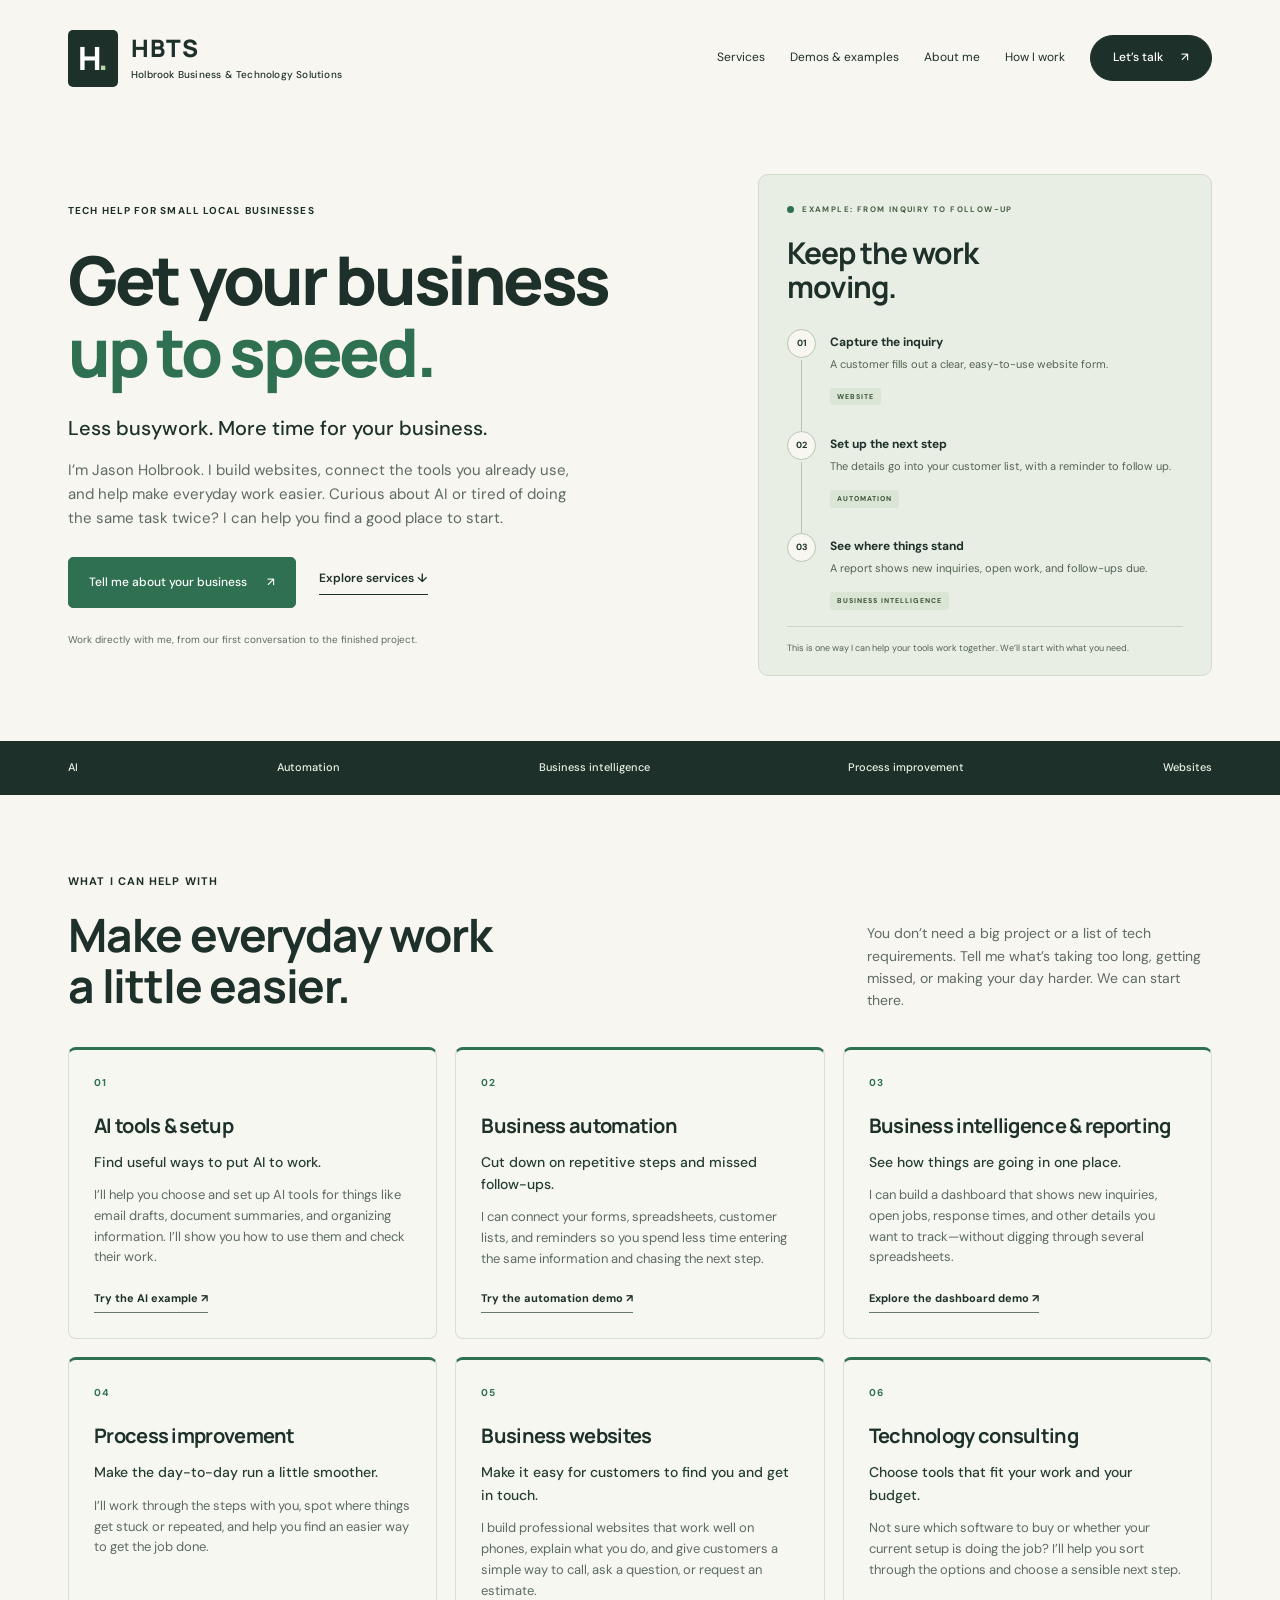
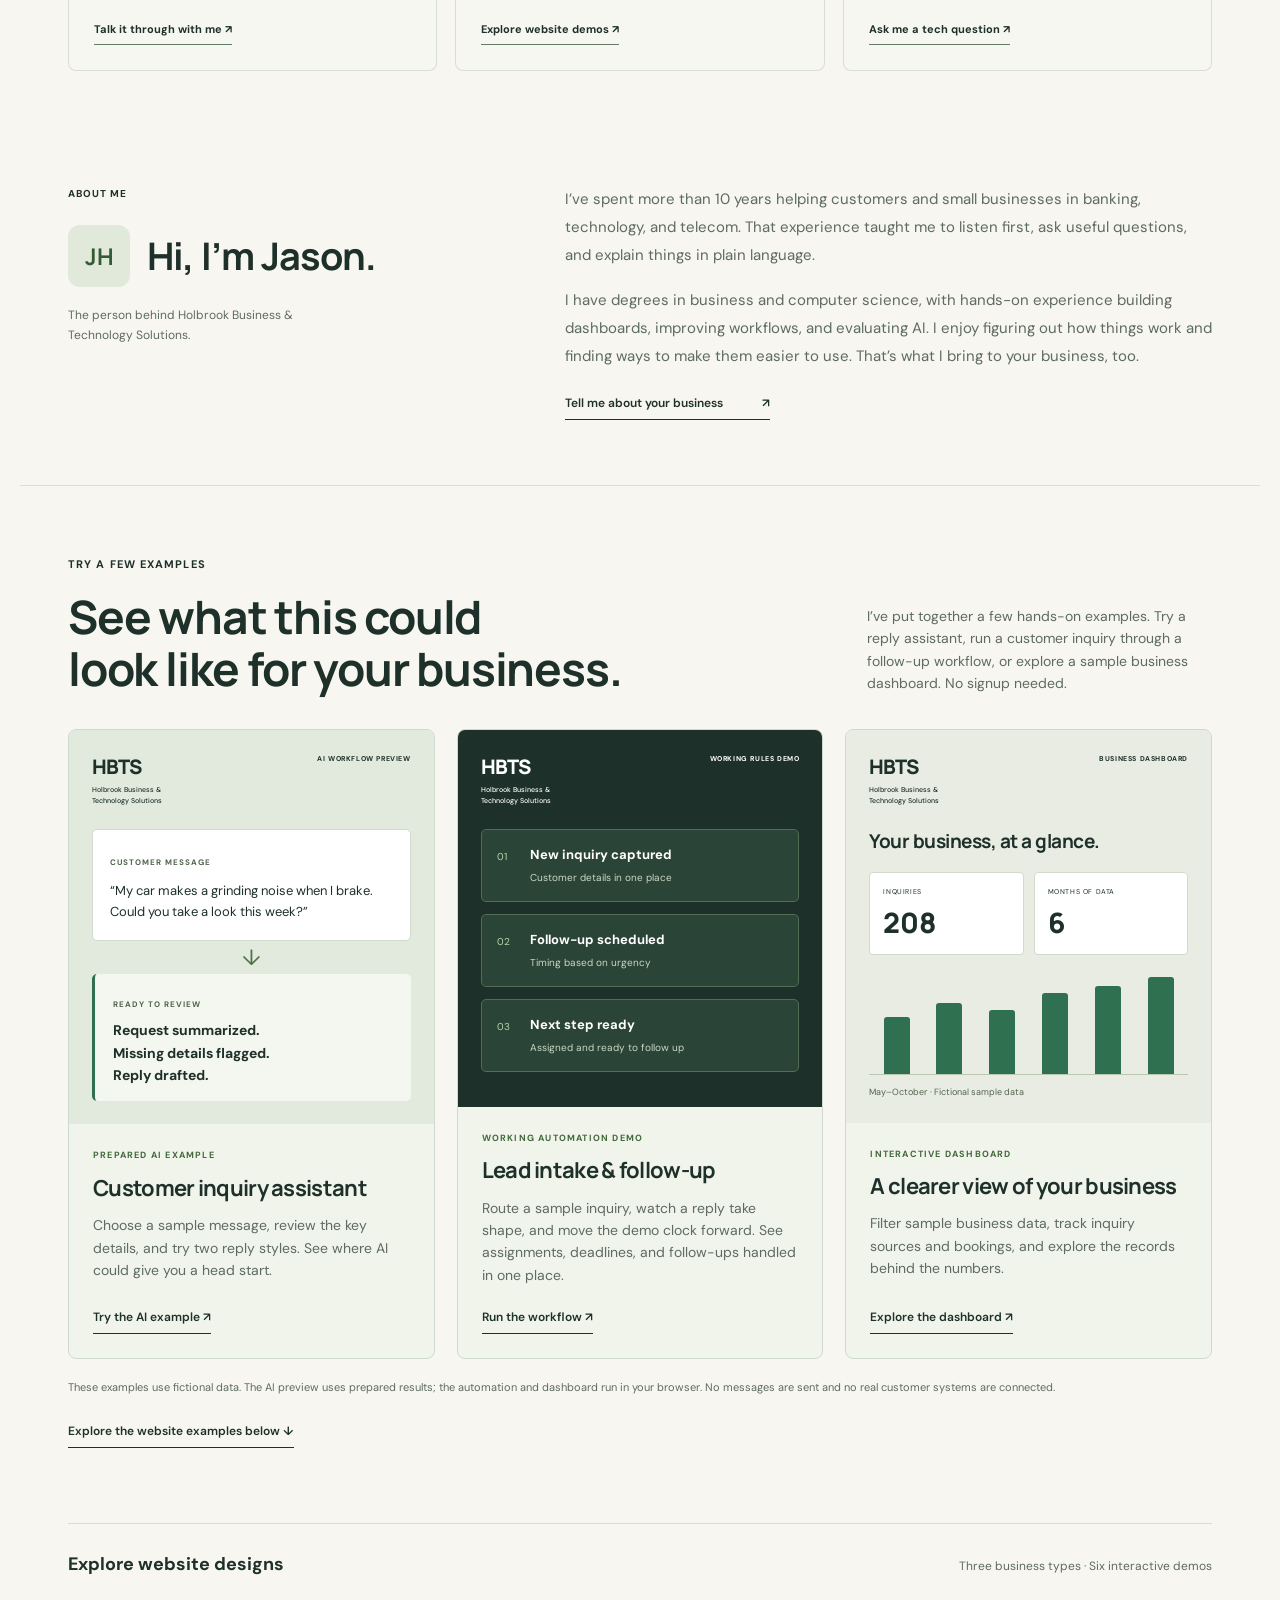
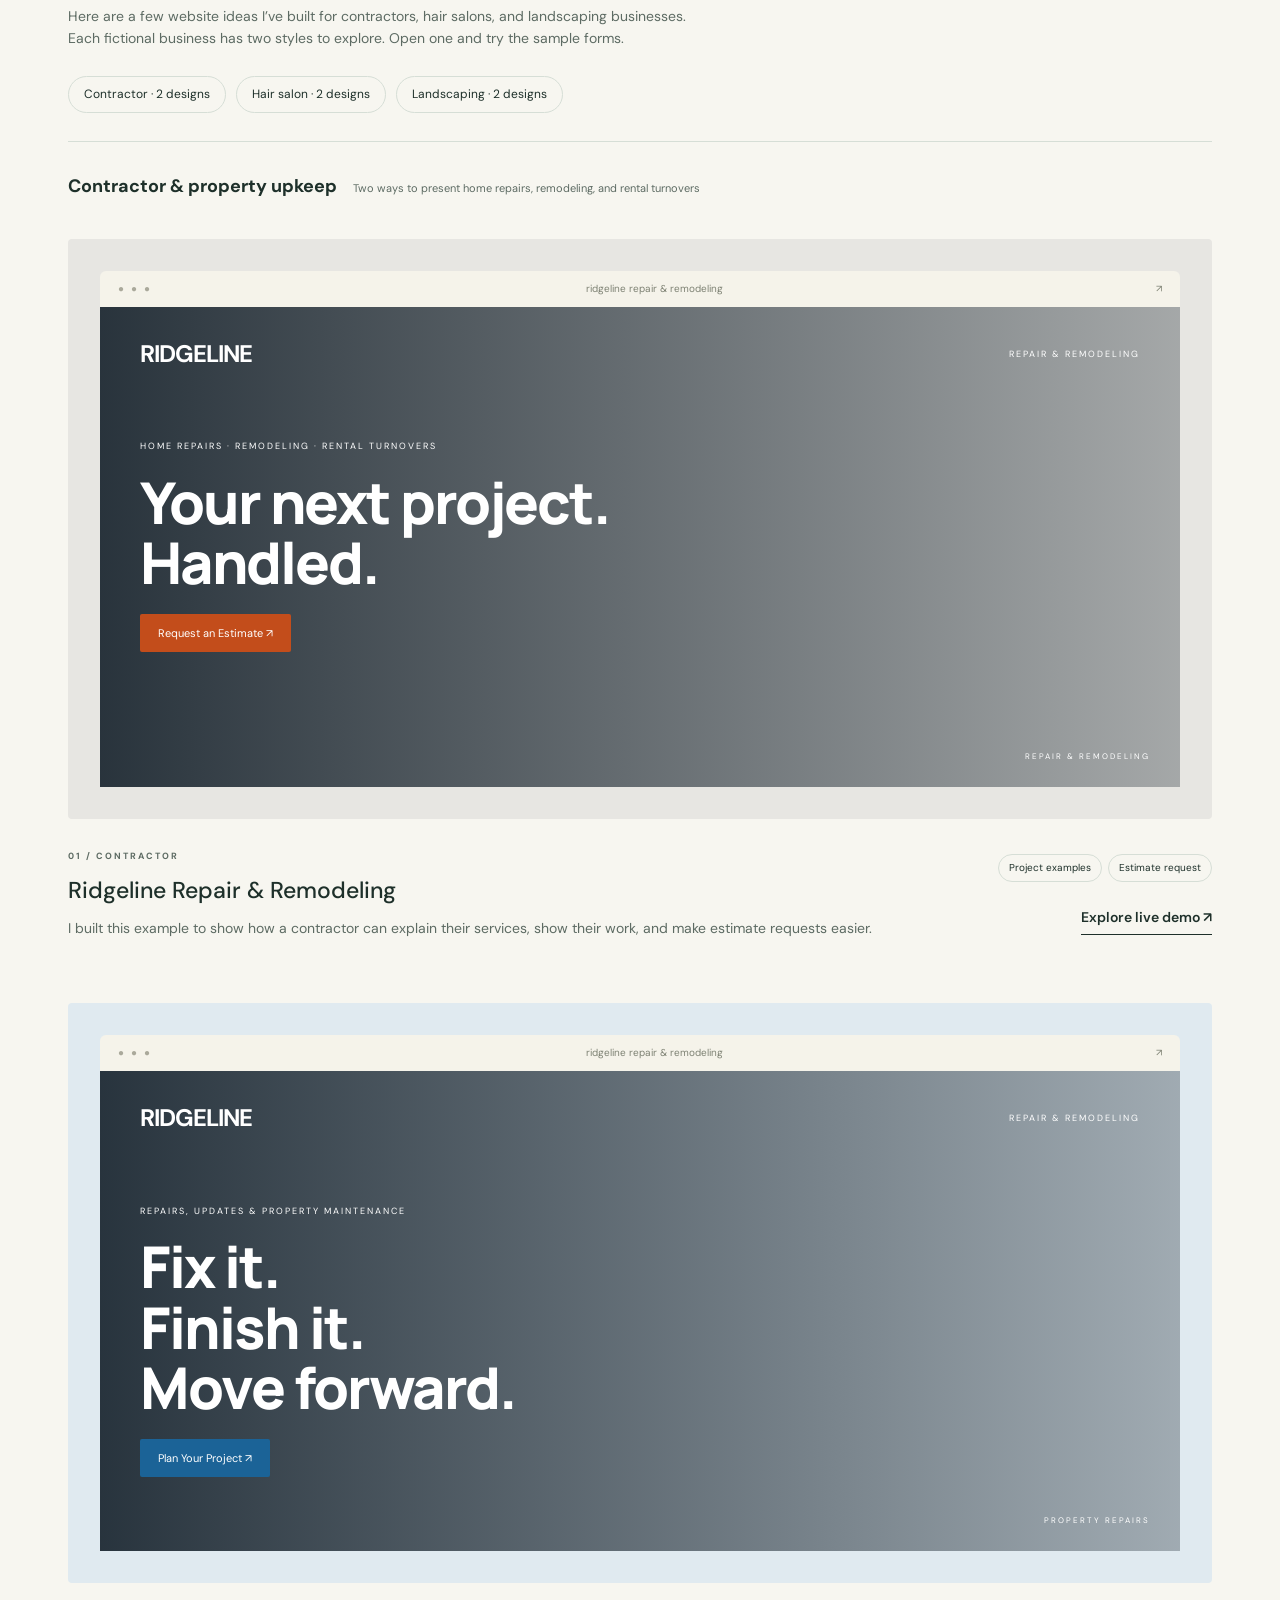
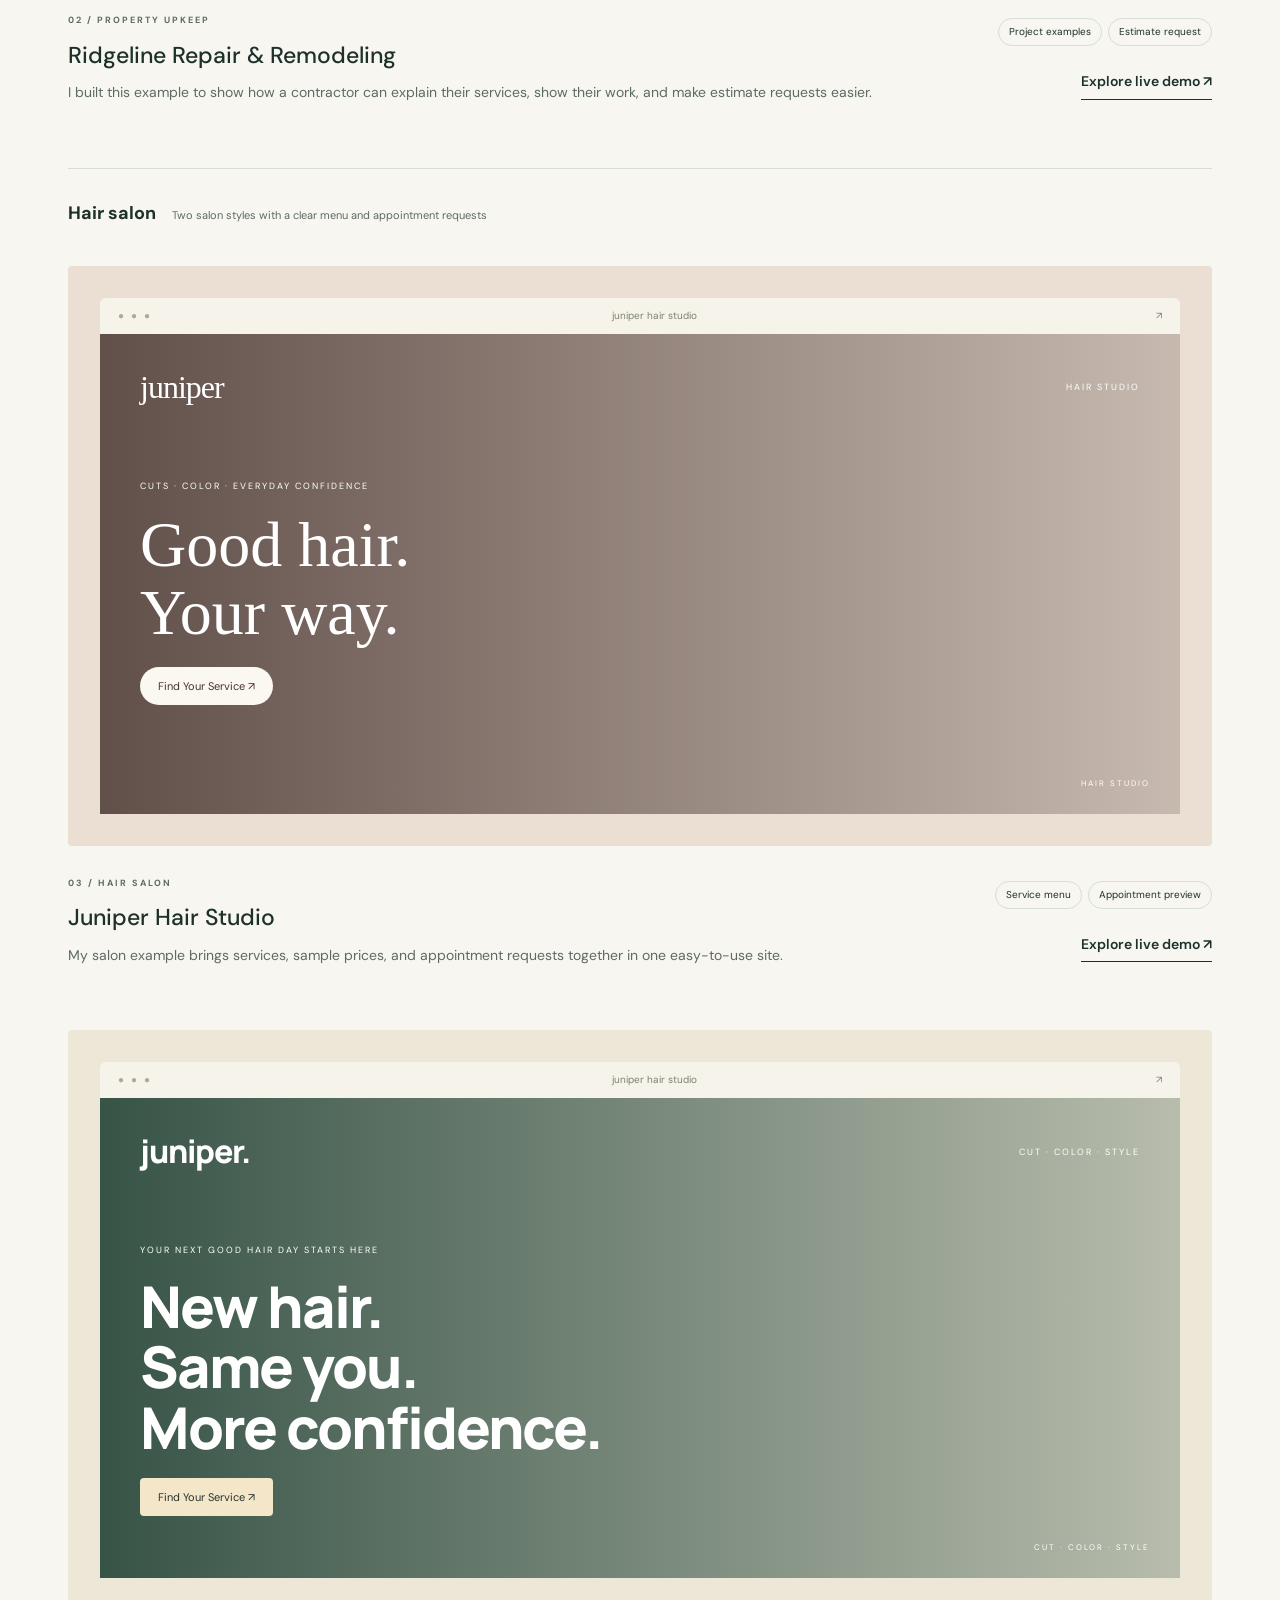
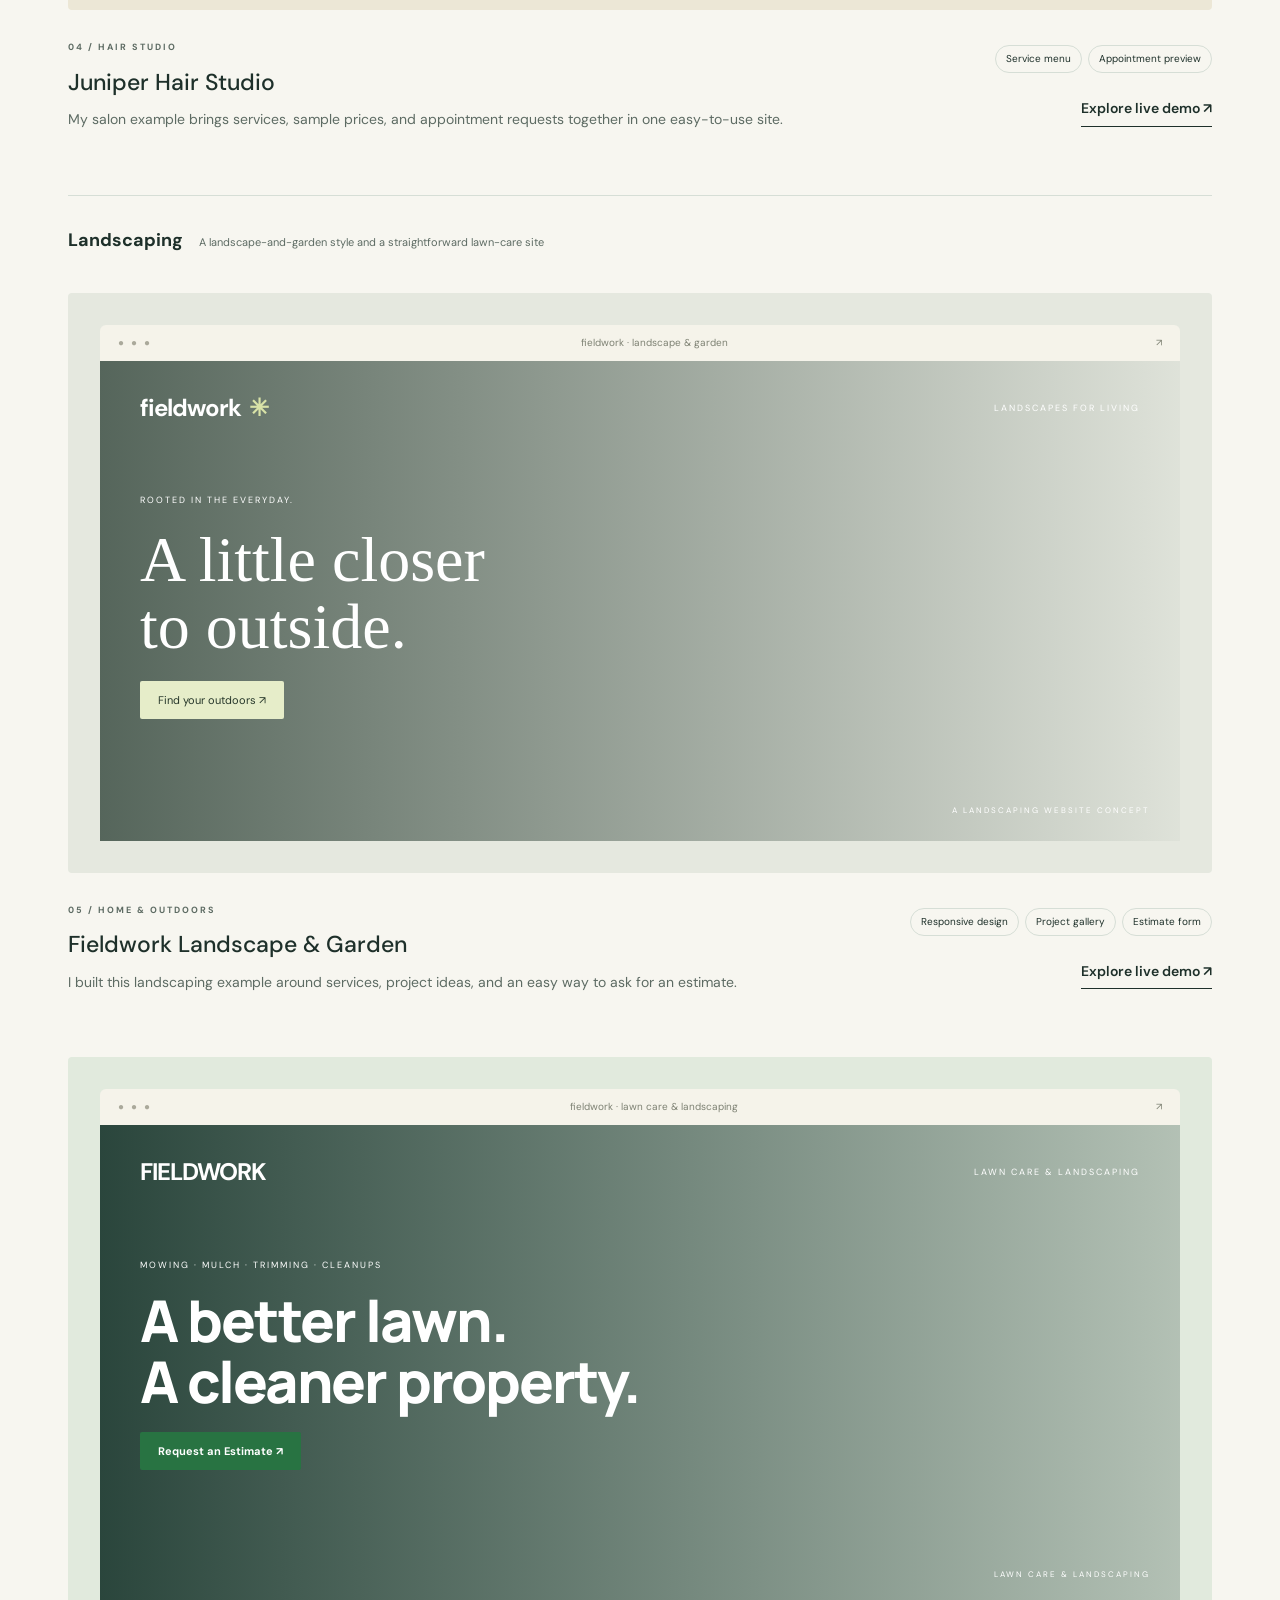
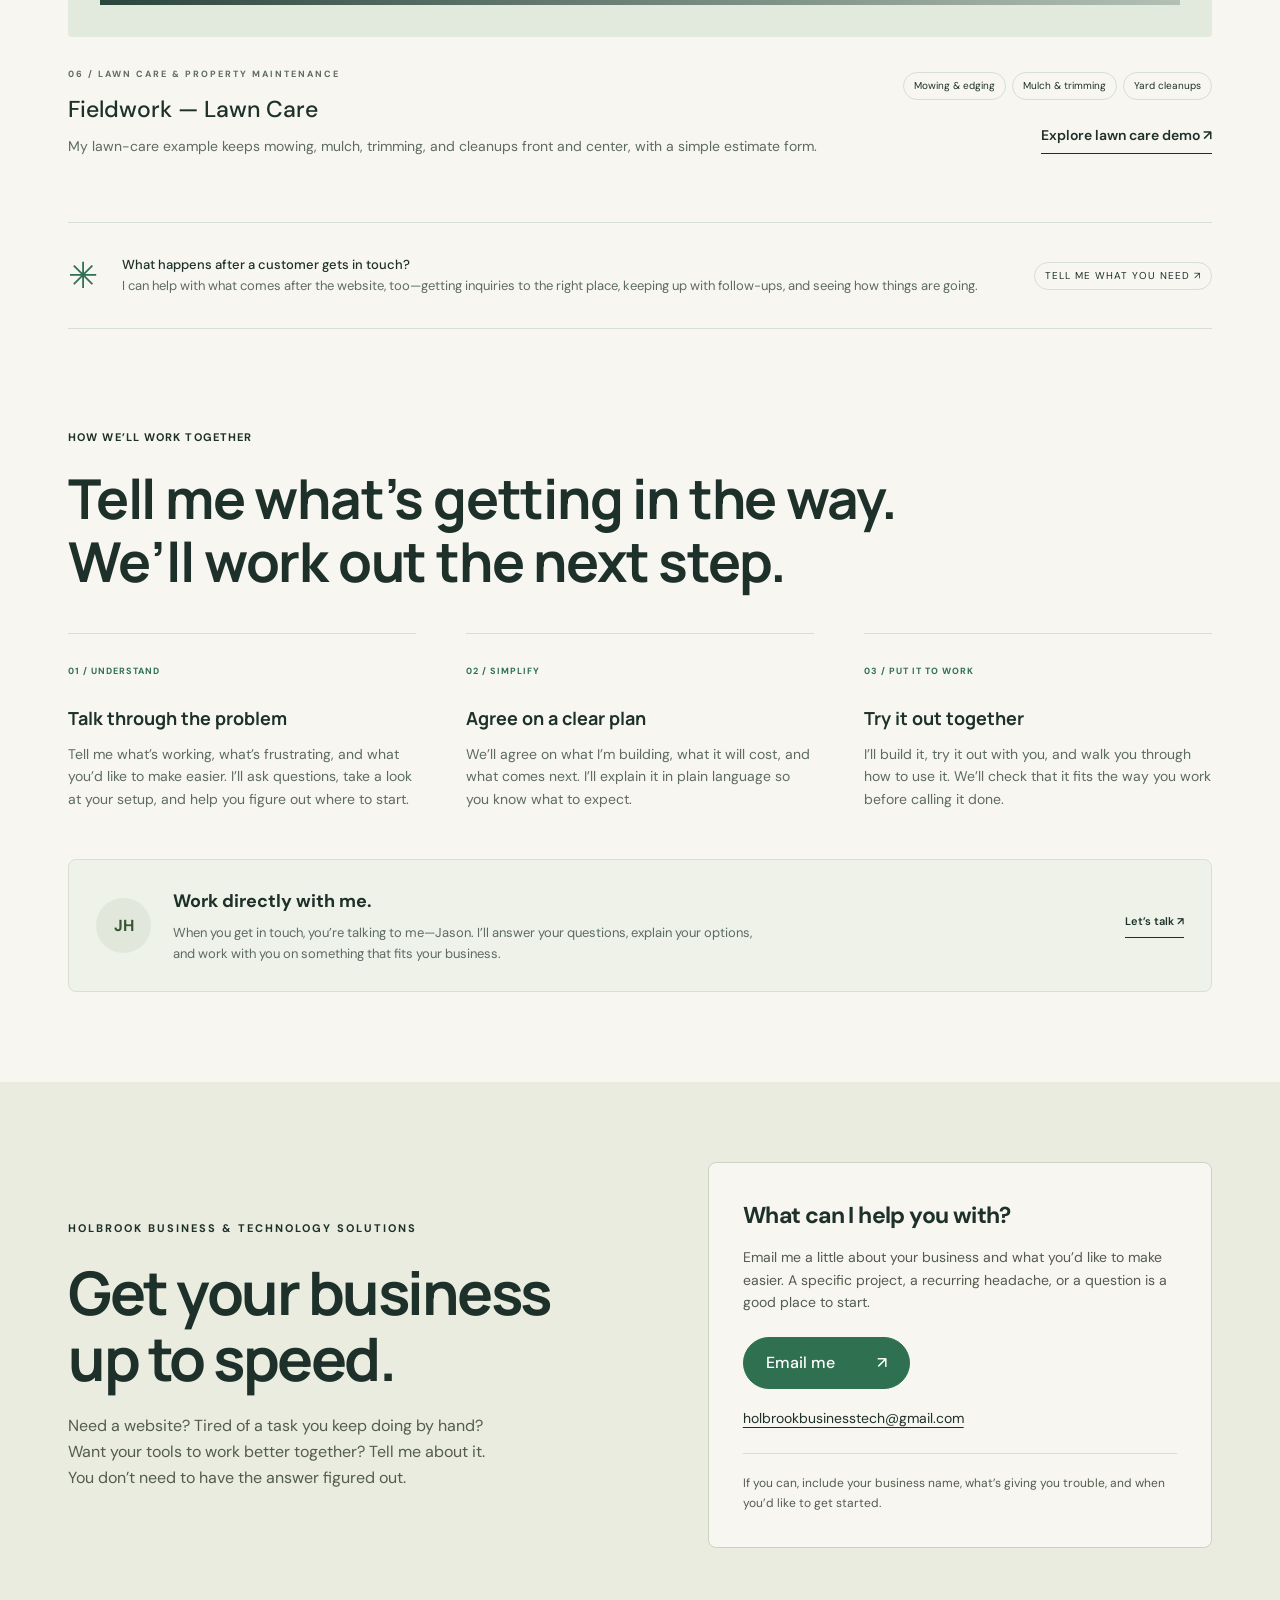
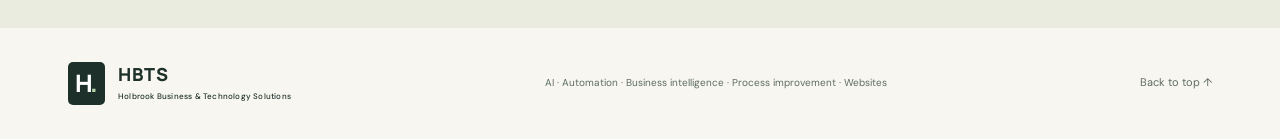
==== commit 9607ad83: "Refine About Me background wording" ====
--- a/index.html
+++ b/index.html
@@ -1 +1 @@
-<!doctype html><html lang="en"><head><meta charset="utf-8"><meta name="viewport" content="width=device-width,initial-scale=1"><title>Holbrook Business &amp; Technology Solutions | Get your business up to speed</title><meta name="description" content="Practical AI, automation, business intelligence, process improvement, and websites for small local businesses. Work directly with me."><meta property="og:title" content="Holbrook Business &amp; Technology Solutions"><meta property="og:description" content="Get your business up to speed. Practical AI, automation, business intelligence, process improvement, and websites for small local businesses."><meta property="og:type" content="website"><meta property="og:url" content="https://holbrookbusinesstech.pages.dev/"><link rel="icon" href="favicon.svg" type="image/svg+xml"><link rel="stylesheet" href="style.css"><link rel="stylesheet" href="showcase.css"></head><body><a class="skip-link" href="#main">Skip to content</a><header class="nav wrap"><a class="brand-lockup" href="./" aria-label="Holbrook Business &amp; Technology Solutions home"><span class="brand-symbol" aria-hidden="true">H<span>.</span></span><span class="brand-name">HBTS<small>Holbrook Business &amp; Technology Solutions</small></span></a><nav aria-label="Main navigation"><a href="#services">Services</a><a href="#demos">Demos &amp; examples</a><a href="#about">About me</a><a href="#approach">How I work</a><a class="pill dark" href="#contact">Let’s talk <span aria-hidden="true">↗</span></a></nav></header><main id="main"><section class="intro wrap"><div class="hero-message"><p class="eyebrow">TECH HELP FOR SMALL LOCAL BUSINESSES</p><h1>Get your business<br><span>up to speed.</span></h1><p class="hero-description">Less busywork. More time for your business.</p><p class="hero-detail">I’m Jason Holbrook. I build websites, connect the tools you already use, and help make everyday work easier. Curious about AI or tired of doing the same task twice? I can help you find a good place to start.</p><div class="hero-actions"><a class="pill dark" href="#contact">Tell me about your business <span aria-hidden="true">↗</span></a><a class="text-link" href="#services">Explore services ↓</a></div><p class="hero-byline">Work directly with me, from our first conversation to the finished project.</p></div><aside class="workflow-panel" aria-labelledby="workflow-title"><div class="workflow-top"><span class="status-dot" aria-hidden="true"></span> EXAMPLE: FROM INQUIRY TO FOLLOW-UP</div><h2 id="workflow-title">Keep the work<br>moving.</h2><ol class="workflow-list"><li><span class="workflow-number">01</span><div><strong>Capture the inquiry</strong><p>A customer fills out a clear, easy-to-use website form.</p><span class="workflow-tag">WEBSITE</span></div></li><li><span class="workflow-number">02</span><div><strong>Set up the next step</strong><p>The details go into your customer list, with a reminder to follow up.</p><span class="workflow-tag">AUTOMATION</span></div></li><li><span class="workflow-number">03</span><div><strong>See where things stand</strong><p>A report shows new inquiries, open work, and follow-ups due.</p><span class="workflow-tag">BUSINESS INTELLIGENCE</span></div></li></ol><p class="workflow-note">This is one way I can help your tools work together. We’ll start with what you need.</p></aside></section><div class="service-ribbon"><div class="wrap"><span>AI</span><span>Automation</span><span>Business intelligence</span><span>Process improvement</span><span>Websites</span></div></div><section class="services-section wrap" id="services" aria-labelledby="services-title"><div class="business-section-heading"><div><p class="eyebrow">WHAT I CAN HELP WITH</p><h2 id="services-title">Make everyday work<br>a little easier.</h2></div><p>You don’t need a big project or a list of tech requirements. Tell me what’s taking too long, getting missed, or making your day harder. We can start there.</p></div><div class="services-grid"><article class="service-card"><span class="service-number">01</span><h3>AI tools &amp; setup</h3><p class="service-lead">Find useful ways to put AI to work.</p><p>I’ll help you choose and set up AI tools for things like email drafts, document summaries, and organizing information. I’ll show you how to use them and check their work.</p><a href="ai-demo/">Try the AI example <span aria-hidden="true">↗</span></a></article><article class="service-card"><span class="service-number">02</span><h3>Business automation</h3><p class="service-lead">Cut down on repetitive steps and missed follow-ups.</p><p>I can connect your forms, spreadsheets, customer lists, and reminders so you spend less time entering the same information and chasing the next step.</p><a href="automation-demo/">Try the automation demo <span aria-hidden="true">↗</span></a></article><article class="service-card"><span class="service-number">03</span><h3>Business intelligence &amp; reporting</h3><p class="service-lead">See how things are going in one place.</p><p>I can build a dashboard that shows new inquiries, open jobs, response times, and other details you want to track—without digging through several spreadsheets.</p><a href="bi-demo/">Explore the dashboard demo <span aria-hidden="true">↗</span></a></article><article class="service-card"><span class="service-number">04</span><h3>Process improvement</h3><p class="service-lead">Make the day-to-day run a little smoother.</p><p>I’ll work through the steps with you, spot where things get stuck or repeated, and help you find an easier way to get the job done.</p><a href="#contact">Talk it through with me <span aria-hidden="true">↗</span></a></article><article class="service-card"><span class="service-number">05</span><h3>Business websites</h3><p class="service-lead">Make it easy for customers to find you and get in touch.</p><p>I build professional websites that work well on phones, explain what you do, and give customers a simple way to call, ask a question, or request an estimate.</p><a href="#work">Explore website demos <span aria-hidden="true">↗</span></a></article><article class="service-card"><span class="service-number">06</span><h3>Technology consulting</h3><p class="service-lead">Choose tools that fit your work and your budget.</p><p>Not sure which software to buy or whether your current setup is doing the job? I’ll help you sort through the options and choose a sensible next step.</p><a href="#contact">Ask me a tech question <span aria-hidden="true">↗</span></a></article></div></section><section class="about-section wrap" id="about" aria-labelledby="about-title"><div class="about-intro"><p class="eyebrow">ABOUT ME</p><div class="about-person"><span class="about-initials" aria-hidden="true">JH</span><h2 id="about-title">Hi, I’m Jason.</h2></div><p class="about-caption">The person behind Holbrook Business &amp; Technology Solutions.</p></div><div class="about-copy"><p>I’ve spent more than 10 years helping customers and small businesses in banking, telecom, and retail. That experience taught me to listen first, ask useful questions, and explain things in plain language.</p><p>I have degrees in business and computer science, with hands-on experience building dashboards, improving workflows, and evaluating AI. I enjoy figuring out how things work and finding ways to make them easier to use. That’s what I bring to your business, too.</p><a class="text-link" href="#contact">Tell me about your business <span aria-hidden="true">↗</span></a></div></section><section class="interactive-section wrap" id="demos" aria-labelledby="demos-title"><div class="business-section-heading"><div><p class="eyebrow">TRY A FEW EXAMPLES</p><h2 id="demos-title">See what this could<br>look like for your business.</h2></div><p>I’ve put together a few hands-on examples. Try a reply assistant, run a customer inquiry through a follow-up workflow, or explore a sample business dashboard. No signup needed.</p></div><div class="interactive-grid"><article class="interactive-card"><a class="lab-preview ai-preview" href="ai-demo/" aria-label="Open the AI inquiry assistant example"><div class="lab-preview-top"><strong>HBTS<small>Holbrook Business &amp;<br>Technology Solutions</small></strong><span>AI WORKFLOW PREVIEW</span></div><div class="sample-message"><span>CUSTOMER MESSAGE</span><p>“My car makes a grinding noise when I brake. Could you take a look this week?”</p></div><div class="sample-arrow" aria-hidden="true">↓</div><div class="sample-output"><span>READY TO REVIEW</span><strong>Request summarized.<br>Missing details flagged.<br>Reply drafted.</strong></div></a><div class="interactive-info"><span class="demo-type">PREPARED AI EXAMPLE</span><h3>Customer inquiry assistant</h3><p>Choose a sample message, review the key details, and try two reply styles. See where AI could give you a head start.</p><a class="text-link" href="ai-demo/">Try the AI example ↗</a></div></article><article class="interactive-card"><a class="lab-preview auto-preview" href="automation-demo/" aria-label="Open the lead and follow-up automation demo"><div class="lab-preview-top"><strong>HBTS<small>Holbrook Business &amp;<br>Technology Solutions</small></strong><span>WORKING RULES DEMO</span></div><div class="mini-flow"><div><span>01</span><strong>New inquiry captured</strong><small>Customer details in one place</small></div><div><span>02</span><strong>Follow-up scheduled</strong><small>Timing based on urgency</small></div><div><span>03</span><strong>Next step ready</strong><small>Assigned and ready to follow up</small></div></div></a><div class="interactive-info"><span class="demo-type">WORKING AUTOMATION DEMO</span><h3>Lead intake &amp; follow-up</h3><p>Route a sample inquiry, watch a reply take shape, and move the demo clock forward. See assignments, deadlines, and follow-ups handled in one place.</p><a class="text-link" href="automation-demo/">Run the workflow ↗</a></div></article><article class="interactive-card"><a class="lab-preview bi-preview" href="bi-demo/" aria-label="Open the interactive business dashboard"><div class="lab-preview-top"><strong>HBTS<small>Holbrook Business &amp;<br>Technology Solutions</small></strong><span>BUSINESS DASHBOARD</span></div><div class="mini-dashboard-title">Your business, at a glance.</div><div class="mini-kpis"><div><small>INQUIRIES</small><strong>208</strong></div><div><small>MONTHS OF DATA</small><strong>6</strong></div></div><div class="mini-chart" aria-hidden="true"><span style="height:59%"></span><span style="height:73%"></span><span style="height:66%"></span><span style="height:84%"></span><span style="height:91%"></span><span style="height:100%"></span></div><div class="mini-chart-caption">May–October · Fictional sample data</div></a><div class="interactive-info"><span class="demo-type">INTERACTIVE DASHBOARD</span><h3>A clearer view of your business</h3><p>Filter sample business data, track inquiry sources and bookings, and explore the records behind the numbers.</p><a class="text-link" href="bi-demo/">Explore the dashboard ↗</a></div></article></div><p class="demo-disclosure">These examples use fictional data. The AI preview uses prepared results; the automation and dashboard run in your browser. No messages are sent and no real customer systems are connected.</p><a class="text-link website-jump" href="#work">Explore the website examples below ↓</a></section><section class="work wrap" id="work"><div class="section-heading"><h2>Explore website designs</h2><span>Three business types · Six interactive demos</span></div><p class="work-description">Here are a few website ideas I’ve built for contractors, hair salons, and landscaping businesses. Each fictional business has two styles to explore. Open one and try the sample forms.</p><nav class="design-nav" aria-label="Browse business types"><a href="#contractor-designs">Contractor · 2 designs</a><a href="#salon-designs">Hair salon · 2 designs</a><a href="#landscaping-designs">Landscaping · 2 designs</a></nav><h3 class="category-heading" id="contractor-designs">Contractor & property upkeep<span>Two ways to present home repairs, remodeling, and rental turnovers</span></h3><a class="project-preview builder-preview" href="contractor/" aria-label="Explore Ridgeline Repair & Remodeling design 01"><div class="browser-bar"><span>● ● ●</span><span>ridgeline repair & remodeling</span><span>↗</span></div><div class="preview-scene" style="--preview-image:url('https://images.unsplash.com/photo-1503387762-592deb58ef4e?auto=format&fit=crop&w=1600&q=85')"><div class="mini-nav"><strong>RIDGELINE</strong><span>REPAIR & REMODELING</span></div><div class="preview-copy"><small>HOME REPAIRS · REMODELING · RENTAL TURNOVERS</small><h3>Your next project.<br>Handled.</h3><span class="preview-button">Request an Estimate ↗</span></div><span class="image-label">REPAIR &amp; REMODELING</span></div></a><div class="project-info"><div><p class="eyebrow">01 / CONTRACTOR</p><h3>Ridgeline Repair & Remodeling</h3><p>I built this example to show how a contractor can explain their services, show their work, and make estimate requests easier.</p></div><div><div class="tags"><span>Project examples</span><span>Estimate request</span></div><a class="text-link" href="contractor/">Explore live demo ↗</a></div></div><a class="project-preview builder-preview variant-two" href="contractor-modern/" aria-label="Explore Ridgeline Repair & Remodeling design 02"><div class="browser-bar"><span>● ● ●</span><span>ridgeline repair & remodeling</span><span>↗</span></div><div class="preview-scene" style="--preview-image:url('https://images.unsplash.com/photo-1600585154340-be6161a56a0c?auto=format&fit=crop&w=1600&q=85')"><div class="mini-nav"><strong>RIDGELINE</strong><span>REPAIR & REMODELING</span></div><div class="preview-copy"><small>REPAIRS, UPDATES & PROPERTY MAINTENANCE</small><h3>Fix it.<br>Finish it.<br>Move forward.</h3><span class="preview-button">Plan Your Project ↗</span></div><span class="image-label">PROPERTY REPAIRS</span></div></a><div class="project-info"><div><p class="eyebrow">02 / PROPERTY UPKEEP</p><h3>Ridgeline Repair & Remodeling</h3><p>I built this example to show how a contractor can explain their services, show their work, and make estimate requests easier.</p></div><div><div class="tags"><span>Project examples</span><span>Estimate request</span></div><a class="text-link" href="contractor-modern/">Explore live demo ↗</a></div></div><h3 class="category-heading" id="salon-designs">Hair salon<span>Two salon styles with a clear menu and appointment requests</span></h3><a class="project-preview salon-preview" href="salon/" aria-label="Explore Juniper Hair Studio design 01"><div class="browser-bar"><span>● ● ●</span><span>juniper hair studio</span><span>↗</span></div><div class="preview-scene" style="--preview-image:url('https://images.unsplash.com/photo-1560066984-138dadb4c035?auto=format&fit=crop&w=1600&q=85')"><div class="mini-nav"><strong>juniper</strong><span>HAIR STUDIO</span></div><div class="preview-copy"><small>CUTS · COLOR · EVERYDAY CONFIDENCE</small><h3>Good hair.<br>Your way.</h3><span class="preview-button">Find Your Service ↗</span></div><span class="image-label">HAIR STUDIO</span></div></a><div class="project-info"><div><p class="eyebrow">03 / HAIR SALON</p><h3>Juniper Hair Studio</h3><p>My salon example brings services, sample prices, and appointment requests together in one easy-to-use site.</p></div><div><div class="tags"><span>Service menu</span><span>Appointment preview</span></div><a class="text-link" href="salon/">Explore live demo ↗</a></div></div><a class="project-preview salon-preview variant-two" href="salon-modern/" aria-label="Explore Juniper Hair Studio design 02"><div class="browser-bar"><span>● ● ●</span><span>juniper hair studio</span><span>↗</span></div><div class="preview-scene" style="--preview-image:url('https://images.unsplash.com/photo-1521590832167-7bcbfaa6381f?auto=format&fit=crop&w=1600&q=85')"><div class="mini-nav"><strong>juniper.</strong><span>CUT · COLOR · STYLE</span></div><div class="preview-copy"><small>YOUR NEXT GOOD HAIR DAY STARTS HERE</small><h3>New hair.<br>Same you.<br>More confidence.</h3><span class="preview-button">Find Your Service ↗</span></div><span class="image-label">CUT · COLOR · STYLE</span></div></a><div class="project-info"><div><p class="eyebrow">04 / HAIR STUDIO</p><h3>Juniper Hair Studio</h3><p>My salon example brings services, sample prices, and appointment requests together in one easy-to-use site.</p></div><div><div class="tags"><span>Service menu</span><span>Appointment preview</span></div><a class="text-link" href="salon-modern/">Explore live demo ↗</a></div></div><h3 class="category-heading" id="landscaping-designs">Landscaping<span>A landscape-and-garden style and a straightforward lawn-care site</span></h3><a class="project-preview" href="landscaping/" aria-label="Explore the Fieldwork landscaping demo"><div class="browser-bar"><span>● ● ●</span><span>fieldwork · landscape & garden</span><span>↗</span></div><div class="preview-scene"><div class="mini-nav"><strong>fieldwork<span>✳</span></strong><span>LANDSCAPES FOR LIVING</span></div><div class="preview-copy"><small>ROOTED IN THE EVERYDAY.</small><h3>A little closer<br>to outside.</h3><span class="preview-button">Find your outdoors ↗</span></div><span class="image-label">A LANDSCAPING WEBSITE CONCEPT</span></div></a><div class="project-info"><div><p class="eyebrow">05 / HOME & OUTDOORS</p><h3>Fieldwork Landscape & Garden</h3><p>I built this landscaping example around services, project ideas, and an easy way to ask for an estimate.</p></div><div><div class="tags"><span>Responsive design</span><span>Project gallery</span><span>Estimate form</span></div><a class="text-link" href="landscaping/">Explore live demo ↗</a></div></div><a class="project-preview pro-preview" href="landscaping-pro/" aria-label="Explore the lawn care website design"><div class="browser-bar"><span>● ● ●</span><span>fieldwork · lawn care & landscaping</span><span>↗</span></div><div class="preview-scene"><div class="mini-nav"><strong>FIELDWORK</strong><span>LAWN CARE & LANDSCAPING</span></div><div class="preview-copy"><small>MOWING · MULCH · TRIMMING · CLEANUPS</small><h3>A better lawn.<br>A cleaner property.</h3><span class="preview-button">Request an Estimate ↗</span></div><span class="image-label">LAWN CARE &amp; LANDSCAPING</span></div></a><div class="project-info"><div><p class="eyebrow">06 / LAWN CARE & PROPERTY MAINTENANCE</p><h3>Fieldwork — Lawn Care</h3><p>My lawn-care example keeps mowing, mulch, trimming, and cleanups front and center, with a simple estimate form.</p></div><div><div class="tags"><span>Mowing & edging</span><span>Mulch & trimming</span><span>Yard cleanups</span></div><a class="text-link" href="landscaping-pro/">Explore lawn care demo ↗</a></div></div><div class="collection-note"><span>✳</span><p><strong>What happens after a customer gets in touch?</strong><br>I can help with what comes after the website, too—getting inquiries to the right place, keeping up with follow-ups, and seeing how things are going.</p><a class="outline-label" href="#contact">TELL ME WHAT YOU NEED ↗</a></div></section><section class="approach wrap" id="approach"><p class="eyebrow">HOW WE’LL WORK TOGETHER</p><h2>Tell me what’s getting in the way.<br>We’ll work out the next step.</h2><div class="principles"><article><span>01 / UNDERSTAND</span><h3>Talk through the problem</h3><p>Tell me what’s working, what’s frustrating, and what you’d like to make easier. I’ll ask questions, take a look at your setup, and help you figure out where to start.</p></article><article><span>02 / SIMPLIFY</span><h3>Agree on a clear plan</h3><p>We’ll agree on what I’m building, what it will cost, and what comes next. I’ll explain it in plain language so you know what to expect.</p></article><article><span>03 / PUT IT TO WORK</span><h3>Try it out together</h3><p>I’ll build it, try it out with you, and walk you through how to use it. We’ll check that it fits the way you work before calling it done.</p></article></div><div class="founder-note"><span class="founder-initials" aria-hidden="true">JH</span><div><h3>Work directly with me.</h3><p>When you get in touch, you’re talking to me—Jason. I’ll answer your questions, explain your options, and work with you on something that fits your business.</p></div><a class="text-link" href="#contact">Let’s talk ↗</a></div></section><section class="contact-section" id="contact" aria-labelledby="contact-title"><div class="wrap contact-layout"><div><p class="eyebrow">HOLBROOK BUSINESS &amp; TECHNOLOGY SOLUTIONS</p><h2 id="contact-title">Get your business<br>up to speed.</h2><p class="contact-intro">Need a website? Tired of a task you keep doing by hand? Want your tools to work better together? Tell me about it. You don’t need to have the answer figured out.</p></div><div class="contact-card"><h3>What can I help you with?</h3><p>Email me a little about your business and what you’d like to make easier. A specific project, a recurring headache, or a question is a good place to start.</p><a class="pill dark" href="mailto:holbrookbusinesstech@gmail.com?subject=Business%20technology%20inquiry">Email me <span aria-hidden="true">↗</span></a><a class="contact-email" href="mailto:holbrookbusinesstech@gmail.com">holbrookbusinesstech@gmail.com</a><p class="contact-hint">If you can, include your business name, what’s giving you trouble, and when you’d like to get started.</p></div></div></section></main><footer class="wrap"><a class="brand-lockup" href="./" aria-label="Holbrook Business &amp; Technology Solutions home"><span class="brand-symbol" aria-hidden="true">H<span>.</span></span><span class="brand-name">HBTS<small>Holbrook Business &amp; Technology Solutions</small></span></a><span>AI · Automation · Business intelligence · Process improvement · Websites</span><a href="#">Back to top ↑</a></footer></body></html>
+<!doctype html><html lang="en"><head><meta charset="utf-8"><meta name="viewport" content="width=device-width,initial-scale=1"><title>Holbrook Business &amp; Technology Solutions | Get your business up to speed</title><meta name="description" content="Practical AI, automation, business intelligence, process improvement, and websites for small local businesses. Work directly with me."><meta property="og:title" content="Holbrook Business &amp; Technology Solutions"><meta property="og:description" content="Get your business up to speed. Practical AI, automation, business intelligence, process improvement, and websites for small local businesses."><meta property="og:type" content="website"><meta property="og:url" content="https://holbrookbusinesstech.pages.dev/"><link rel="icon" href="favicon.svg" type="image/svg+xml"><link rel="stylesheet" href="style.css"><link rel="stylesheet" href="showcase.css"></head><body><a class="skip-link" href="#main">Skip to content</a><header class="nav wrap"><a class="brand-lockup" href="./" aria-label="Holbrook Business &amp; Technology Solutions home"><span class="brand-symbol" aria-hidden="true">H<span>.</span></span><span class="brand-name">HBTS<small>Holbrook Business &amp; Technology Solutions</small></span></a><nav aria-label="Main navigation"><a href="#services">Services</a><a href="#demos">Demos &amp; examples</a><a href="#about">About me</a><a href="#approach">How I work</a><a class="pill dark" href="#contact">Let’s talk <span aria-hidden="true">↗</span></a></nav></header><main id="main"><section class="intro wrap"><div class="hero-message"><p class="eyebrow">TECH HELP FOR SMALL LOCAL BUSINESSES</p><h1>Get your business<br><span>up to speed.</span></h1><p class="hero-description">Less busywork. More time for your business.</p><p class="hero-detail">I’m Jason Holbrook. I build websites, connect the tools you already use, and help make everyday work easier. Curious about AI or tired of doing the same task twice? I can help you find a good place to start.</p><div class="hero-actions"><a class="pill dark" href="#contact">Tell me about your business <span aria-hidden="true">↗</span></a><a class="text-link" href="#services">Explore services ↓</a></div><p class="hero-byline">Work directly with me, from our first conversation to the finished project.</p></div><aside class="workflow-panel" aria-labelledby="workflow-title"><div class="workflow-top"><span class="status-dot" aria-hidden="true"></span> EXAMPLE: FROM INQUIRY TO FOLLOW-UP</div><h2 id="workflow-title">Keep the work<br>moving.</h2><ol class="workflow-list"><li><span class="workflow-number">01</span><div><strong>Capture the inquiry</strong><p>A customer fills out a clear, easy-to-use website form.</p><span class="workflow-tag">WEBSITE</span></div></li><li><span class="workflow-number">02</span><div><strong>Set up the next step</strong><p>The details go into your customer list, with a reminder to follow up.</p><span class="workflow-tag">AUTOMATION</span></div></li><li><span class="workflow-number">03</span><div><strong>See where things stand</strong><p>A report shows new inquiries, open work, and follow-ups due.</p><span class="workflow-tag">BUSINESS INTELLIGENCE</span></div></li></ol><p class="workflow-note">This is one way I can help your tools work together. We’ll start with what you need.</p></aside></section><div class="service-ribbon"><div class="wrap"><span>AI</span><span>Automation</span><span>Business intelligence</span><span>Process improvement</span><span>Websites</span></div></div><section class="services-section wrap" id="services" aria-labelledby="services-title"><div class="business-section-heading"><div><p class="eyebrow">WHAT I CAN HELP WITH</p><h2 id="services-title">Make everyday work<br>a little easier.</h2></div><p>You don’t need a big project or a list of tech requirements. Tell me what’s taking too long, getting missed, or making your day harder. We can start there.</p></div><div class="services-grid"><article class="service-card"><span class="service-number">01</span><h3>AI tools &amp; setup</h3><p class="service-lead">Find useful ways to put AI to work.</p><p>I’ll help you choose and set up AI tools for things like email drafts, document summaries, and organizing information. I’ll show you how to use them and check their work.</p><a href="ai-demo/">Try the AI example <span aria-hidden="true">↗</span></a></article><article class="service-card"><span class="service-number">02</span><h3>Business automation</h3><p class="service-lead">Cut down on repetitive steps and missed follow-ups.</p><p>I can connect your forms, spreadsheets, customer lists, and reminders so you spend less time entering the same information and chasing the next step.</p><a href="automation-demo/">Try the automation demo <span aria-hidden="true">↗</span></a></article><article class="service-card"><span class="service-number">03</span><h3>Business intelligence &amp; reporting</h3><p class="service-lead">See how things are going in one place.</p><p>I can build a dashboard that shows new inquiries, open jobs, response times, and other details you want to track—without digging through several spreadsheets.</p><a href="bi-demo/">Explore the dashboard demo <span aria-hidden="true">↗</span></a></article><article class="service-card"><span class="service-number">04</span><h3>Process improvement</h3><p class="service-lead">Make the day-to-day run a little smoother.</p><p>I’ll work through the steps with you, spot where things get stuck or repeated, and help you find an easier way to get the job done.</p><a href="#contact">Talk it through with me <span aria-hidden="true">↗</span></a></article><article class="service-card"><span class="service-number">05</span><h3>Business websites</h3><p class="service-lead">Make it easy for customers to find you and get in touch.</p><p>I build professional websites that work well on phones, explain what you do, and give customers a simple way to call, ask a question, or request an estimate.</p><a href="#work">Explore website demos <span aria-hidden="true">↗</span></a></article><article class="service-card"><span class="service-number">06</span><h3>Technology consulting</h3><p class="service-lead">Choose tools that fit your work and your budget.</p><p>Not sure which software to buy or whether your current setup is doing the job? I’ll help you sort through the options and choose a sensible next step.</p><a href="#contact">Ask me a tech question <span aria-hidden="true">↗</span></a></article></div></section><section class="about-section wrap" id="about" aria-labelledby="about-title"><div class="about-intro"><p class="eyebrow">ABOUT ME</p><div class="about-person"><span class="about-initials" aria-hidden="true">JH</span><h2 id="about-title">Hi, I’m Jason.</h2></div><p class="about-caption">The person behind Holbrook Business &amp; Technology Solutions.</p></div><div class="about-copy"><p>I’ve spent more than 10 years helping customers and small businesses in banking, technology, and telecom. That experience taught me to listen first, ask useful questions, and explain things in plain language.</p><p>I have degrees in business and computer science, with hands-on experience building dashboards, improving workflows, and evaluating AI. I enjoy figuring out how things work and finding ways to make them easier to use. That’s what I bring to your business, too.</p><a class="text-link" href="#contact">Tell me about your business <span aria-hidden="true">↗</span></a></div></section><section class="interactive-section wrap" id="demos" aria-labelledby="demos-title"><div class="business-section-heading"><div><p class="eyebrow">TRY A FEW EXAMPLES</p><h2 id="demos-title">See what this could<br>look like for your business.</h2></div><p>I’ve put together a few hands-on examples. Try a reply assistant, run a customer inquiry through a follow-up workflow, or explore a sample business dashboard. No signup needed.</p></div><div class="interactive-grid"><article class="interactive-card"><a class="lab-preview ai-preview" href="ai-demo/" aria-label="Open the AI inquiry assistant example"><div class="lab-preview-top"><strong>HBTS<small>Holbrook Business &amp;<br>Technology Solutions</small></strong><span>AI WORKFLOW PREVIEW</span></div><div class="sample-message"><span>CUSTOMER MESSAGE</span><p>“My car makes a grinding noise when I brake. Could you take a look this week?”</p></div><div class="sample-arrow" aria-hidden="true">↓</div><div class="sample-output"><span>READY TO REVIEW</span><strong>Request summarized.<br>Missing details flagged.<br>Reply drafted.</strong></div></a><div class="interactive-info"><span class="demo-type">PREPARED AI EXAMPLE</span><h3>Customer inquiry assistant</h3><p>Choose a sample message, review the key details, and try two reply styles. See where AI could give you a head start.</p><a class="text-link" href="ai-demo/">Try the AI example ↗</a></div></article><article class="interactive-card"><a class="lab-preview auto-preview" href="automation-demo/" aria-label="Open the lead and follow-up automation demo"><div class="lab-preview-top"><strong>HBTS<small>Holbrook Business &amp;<br>Technology Solutions</small></strong><span>WORKING RULES DEMO</span></div><div class="mini-flow"><div><span>01</span><strong>New inquiry captured</strong><small>Customer details in one place</small></div><div><span>02</span><strong>Follow-up scheduled</strong><small>Timing based on urgency</small></div><div><span>03</span><strong>Next step ready</strong><small>Assigned and ready to follow up</small></div></div></a><div class="interactive-info"><span class="demo-type">WORKING AUTOMATION DEMO</span><h3>Lead intake &amp; follow-up</h3><p>Route a sample inquiry, watch a reply take shape, and move the demo clock forward. See assignments, deadlines, and follow-ups handled in one place.</p><a class="text-link" href="automation-demo/">Run the workflow ↗</a></div></article><article class="interactive-card"><a class="lab-preview bi-preview" href="bi-demo/" aria-label="Open the interactive business dashboard"><div class="lab-preview-top"><strong>HBTS<small>Holbrook Business &amp;<br>Technology Solutions</small></strong><span>BUSINESS DASHBOARD</span></div><div class="mini-dashboard-title">Your business, at a glance.</div><div class="mini-kpis"><div><small>INQUIRIES</small><strong>208</strong></div><div><small>MONTHS OF DATA</small><strong>6</strong></div></div><div class="mini-chart" aria-hidden="true"><span style="height:59%"></span><span style="height:73%"></span><span style="height:66%"></span><span style="height:84%"></span><span style="height:91%"></span><span style="height:100%"></span></div><div class="mini-chart-caption">May–October · Fictional sample data</div></a><div class="interactive-info"><span class="demo-type">INTERACTIVE DASHBOARD</span><h3>A clearer view of your business</h3><p>Filter sample business data, track inquiry sources and bookings, and explore the records behind the numbers.</p><a class="text-link" href="bi-demo/">Explore the dashboard ↗</a></div></article></div><p class="demo-disclosure">These examples use fictional data. The AI preview uses prepared results; the automation and dashboard run in your browser. No messages are sent and no real customer systems are connected.</p><a class="text-link website-jump" href="#work">Explore the website examples below ↓</a></section><section class="work wrap" id="work"><div class="section-heading"><h2>Explore website designs</h2><span>Three business types · Six interactive demos</span></div><p class="work-description">Here are a few website ideas I’ve built for contractors, hair salons, and landscaping businesses. Each fictional business has two styles to explore. Open one and try the sample forms.</p><nav class="design-nav" aria-label="Browse business types"><a href="#contractor-designs">Contractor · 2 designs</a><a href="#salon-designs">Hair salon · 2 designs</a><a href="#landscaping-designs">Landscaping · 2 designs</a></nav><h3 class="category-heading" id="contractor-designs">Contractor & property upkeep<span>Two ways to present home repairs, remodeling, and rental turnovers</span></h3><a class="project-preview builder-preview" href="contractor/" aria-label="Explore Ridgeline Repair & Remodeling design 01"><div class="browser-bar"><span>● ● ●</span><span>ridgeline repair & remodeling</span><span>↗</span></div><div class="preview-scene" style="--preview-image:url('https://images.unsplash.com/photo-1503387762-592deb58ef4e?auto=format&fit=crop&w=1600&q=85')"><div class="mini-nav"><strong>RIDGELINE</strong><span>REPAIR & REMODELING</span></div><div class="preview-copy"><small>HOME REPAIRS · REMODELING · RENTAL TURNOVERS</small><h3>Your next project.<br>Handled.</h3><span class="preview-button">Request an Estimate ↗</span></div><span class="image-label">REPAIR &amp; REMODELING</span></div></a><div class="project-info"><div><p class="eyebrow">01 / CONTRACTOR</p><h3>Ridgeline Repair & Remodeling</h3><p>I built this example to show how a contractor can explain their services, show their work, and make estimate requests easier.</p></div><div><div class="tags"><span>Project examples</span><span>Estimate request</span></div><a class="text-link" href="contractor/">Explore live demo ↗</a></div></div><a class="project-preview builder-preview variant-two" href="contractor-modern/" aria-label="Explore Ridgeline Repair & Remodeling design 02"><div class="browser-bar"><span>● ● ●</span><span>ridgeline repair & remodeling</span><span>↗</span></div><div class="preview-scene" style="--preview-image:url('https://images.unsplash.com/photo-1600585154340-be6161a56a0c?auto=format&fit=crop&w=1600&q=85')"><div class="mini-nav"><strong>RIDGELINE</strong><span>REPAIR & REMODELING</span></div><div class="preview-copy"><small>REPAIRS, UPDATES & PROPERTY MAINTENANCE</small><h3>Fix it.<br>Finish it.<br>Move forward.</h3><span class="preview-button">Plan Your Project ↗</span></div><span class="image-label">PROPERTY REPAIRS</span></div></a><div class="project-info"><div><p class="eyebrow">02 / PROPERTY UPKEEP</p><h3>Ridgeline Repair & Remodeling</h3><p>I built this example to show how a contractor can explain their services, show their work, and make estimate requests easier.</p></div><div><div class="tags"><span>Project examples</span><span>Estimate request</span></div><a class="text-link" href="contractor-modern/">Explore live demo ↗</a></div></div><h3 class="category-heading" id="salon-designs">Hair salon<span>Two salon styles with a clear menu and appointment requests</span></h3><a class="project-preview salon-preview" href="salon/" aria-label="Explore Juniper Hair Studio design 01"><div class="browser-bar"><span>● ● ●</span><span>juniper hair studio</span><span>↗</span></div><div class="preview-scene" style="--preview-image:url('https://images.unsplash.com/photo-1560066984-138dadb4c035?auto=format&fit=crop&w=1600&q=85')"><div class="mini-nav"><strong>juniper</strong><span>HAIR STUDIO</span></div><div class="preview-copy"><small>CUTS · COLOR · EVERYDAY CONFIDENCE</small><h3>Good hair.<br>Your way.</h3><span class="preview-button">Find Your Service ↗</span></div><span class="image-label">HAIR STUDIO</span></div></a><div class="project-info"><div><p class="eyebrow">03 / HAIR SALON</p><h3>Juniper Hair Studio</h3><p>My salon example brings services, sample prices, and appointment requests together in one easy-to-use site.</p></div><div><div class="tags"><span>Service menu</span><span>Appointment preview</span></div><a class="text-link" href="salon/">Explore live demo ↗</a></div></div><a class="project-preview salon-preview variant-two" href="salon-modern/" aria-label="Explore Juniper Hair Studio design 02"><div class="browser-bar"><span>● ● ●</span><span>juniper hair studio</span><span>↗</span></div><div class="preview-scene" style="--preview-image:url('https://images.unsplash.com/photo-1521590832167-7bcbfaa6381f?auto=format&fit=crop&w=1600&q=85')"><div class="mini-nav"><strong>juniper.</strong><span>CUT · COLOR · STYLE</span></div><div class="preview-copy"><small>YOUR NEXT GOOD HAIR DAY STARTS HERE</small><h3>New hair.<br>Same you.<br>More confidence.</h3><span class="preview-button">Find Your Service ↗</span></div><span class="image-label">CUT · COLOR · STYLE</span></div></a><div class="project-info"><div><p class="eyebrow">04 / HAIR STUDIO</p><h3>Juniper Hair Studio</h3><p>My salon example brings services, sample prices, and appointment requests together in one easy-to-use site.</p></div><div><div class="tags"><span>Service menu</span><span>Appointment preview</span></div><a class="text-link" href="salon-modern/">Explore live demo ↗</a></div></div><h3 class="category-heading" id="landscaping-designs">Landscaping<span>A landscape-and-garden style and a straightforward lawn-care site</span></h3><a class="project-preview" href="landscaping/" aria-label="Explore the Fieldwork landscaping demo"><div class="browser-bar"><span>● ● ●</span><span>fieldwork · landscape & garden</span><span>↗</span></div><div class="preview-scene"><div class="mini-nav"><strong>fieldwork<span>✳</span></strong><span>LANDSCAPES FOR LIVING</span></div><div class="preview-copy"><small>ROOTED IN THE EVERYDAY.</small><h3>A little closer<br>to outside.</h3><span class="preview-button">Find your outdoors ↗</span></div><span class="image-label">A LANDSCAPING WEBSITE CONCEPT</span></div></a><div class="project-info"><div><p class="eyebrow">05 / HOME & OUTDOORS</p><h3>Fieldwork Landscape & Garden</h3><p>I built this landscaping example around services, project ideas, and an easy way to ask for an estimate.</p></div><div><div class="tags"><span>Responsive design</span><span>Project gallery</span><span>Estimate form</span></div><a class="text-link" href="landscaping/">Explore live demo ↗</a></div></div><a class="project-preview pro-preview" href="landscaping-pro/" aria-label="Explore the lawn care website design"><div class="browser-bar"><span>● ● ●</span><span>fieldwork · lawn care & landscaping</span><span>↗</span></div><div class="preview-scene"><div class="mini-nav"><strong>FIELDWORK</strong><span>LAWN CARE & LANDSCAPING</span></div><div class="preview-copy"><small>MOWING · MULCH · TRIMMING · CLEANUPS</small><h3>A better lawn.<br>A cleaner property.</h3><span class="preview-button">Request an Estimate ↗</span></div><span class="image-label">LAWN CARE &amp; LANDSCAPING</span></div></a><div class="project-info"><div><p class="eyebrow">06 / LAWN CARE & PROPERTY MAINTENANCE</p><h3>Fieldwork — Lawn Care</h3><p>My lawn-care example keeps mowing, mulch, trimming, and cleanups front and center, with a simple estimate form.</p></div><div><div class="tags"><span>Mowing & edging</span><span>Mulch & trimming</span><span>Yard cleanups</span></div><a class="text-link" href="landscaping-pro/">Explore lawn care demo ↗</a></div></div><div class="collection-note"><span>✳</span><p><strong>What happens after a customer gets in touch?</strong><br>I can help with what comes after the website, too—getting inquiries to the right place, keeping up with follow-ups, and seeing how things are going.</p><a class="outline-label" href="#contact">TELL ME WHAT YOU NEED ↗</a></div></section><section class="approach wrap" id="approach"><p class="eyebrow">HOW WE’LL WORK TOGETHER</p><h2>Tell me what’s getting in the way.<br>We’ll work out the next step.</h2><div class="principles"><article><span>01 / UNDERSTAND</span><h3>Talk through the problem</h3><p>Tell me what’s working, what’s frustrating, and what you’d like to make easier. I’ll ask questions, take a look at your setup, and help you figure out where to start.</p></article><article><span>02 / SIMPLIFY</span><h3>Agree on a clear plan</h3><p>We’ll agree on what I’m building, what it will cost, and what comes next. I’ll explain it in plain language so you know what to expect.</p></article><article><span>03 / PUT IT TO WORK</span><h3>Try it out together</h3><p>I’ll build it, try it out with you, and walk you through how to use it. We’ll check that it fits the way you work before calling it done.</p></article></div><div class="founder-note"><span class="founder-initials" aria-hidden="true">JH</span><div><h3>Work directly with me.</h3><p>When you get in touch, you’re talking to me—Jason. I’ll answer your questions, explain your options, and work with you on something that fits your business.</p></div><a class="text-link" href="#contact">Let’s talk ↗</a></div></section><section class="contact-section" id="contact" aria-labelledby="contact-title"><div class="wrap contact-layout"><div><p class="eyebrow">HOLBROOK BUSINESS &amp; TECHNOLOGY SOLUTIONS</p><h2 id="contact-title">Get your business<br>up to speed.</h2><p class="contact-intro">Need a website? Tired of a task you keep doing by hand? Want your tools to work better together? Tell me about it. You don’t need to have the answer figured out.</p></div><div class="contact-card"><h3>What can I help you with?</h3><p>Email me a little about your business and what you’d like to make easier. A specific project, a recurring headache, or a question is a good place to start.</p><a class="pill dark" href="mailto:holbrookbusinesstech@gmail.com?subject=Business%20technology%20inquiry">Email me <span aria-hidden="true">↗</span></a><a class="contact-email" href="mailto:holbrookbusinesstech@gmail.com">holbrookbusinesstech@gmail.com</a><p class="contact-hint">If you can, include your business name, what’s giving you trouble, and when you’d like to get started.</p></div></div></section></main><footer class="wrap"><a class="brand-lockup" href="./" aria-label="Holbrook Business &amp; Technology Solutions home"><span class="brand-symbol" aria-hidden="true">H<span>.</span></span><span class="brand-name">HBTS<small>Holbrook Business &amp; Technology Solutions</small></span></a><span>AI · Automation · Business intelligence · Process improvement · Websites</span><a href="#">Back to top ↑</a></footer></body></html>
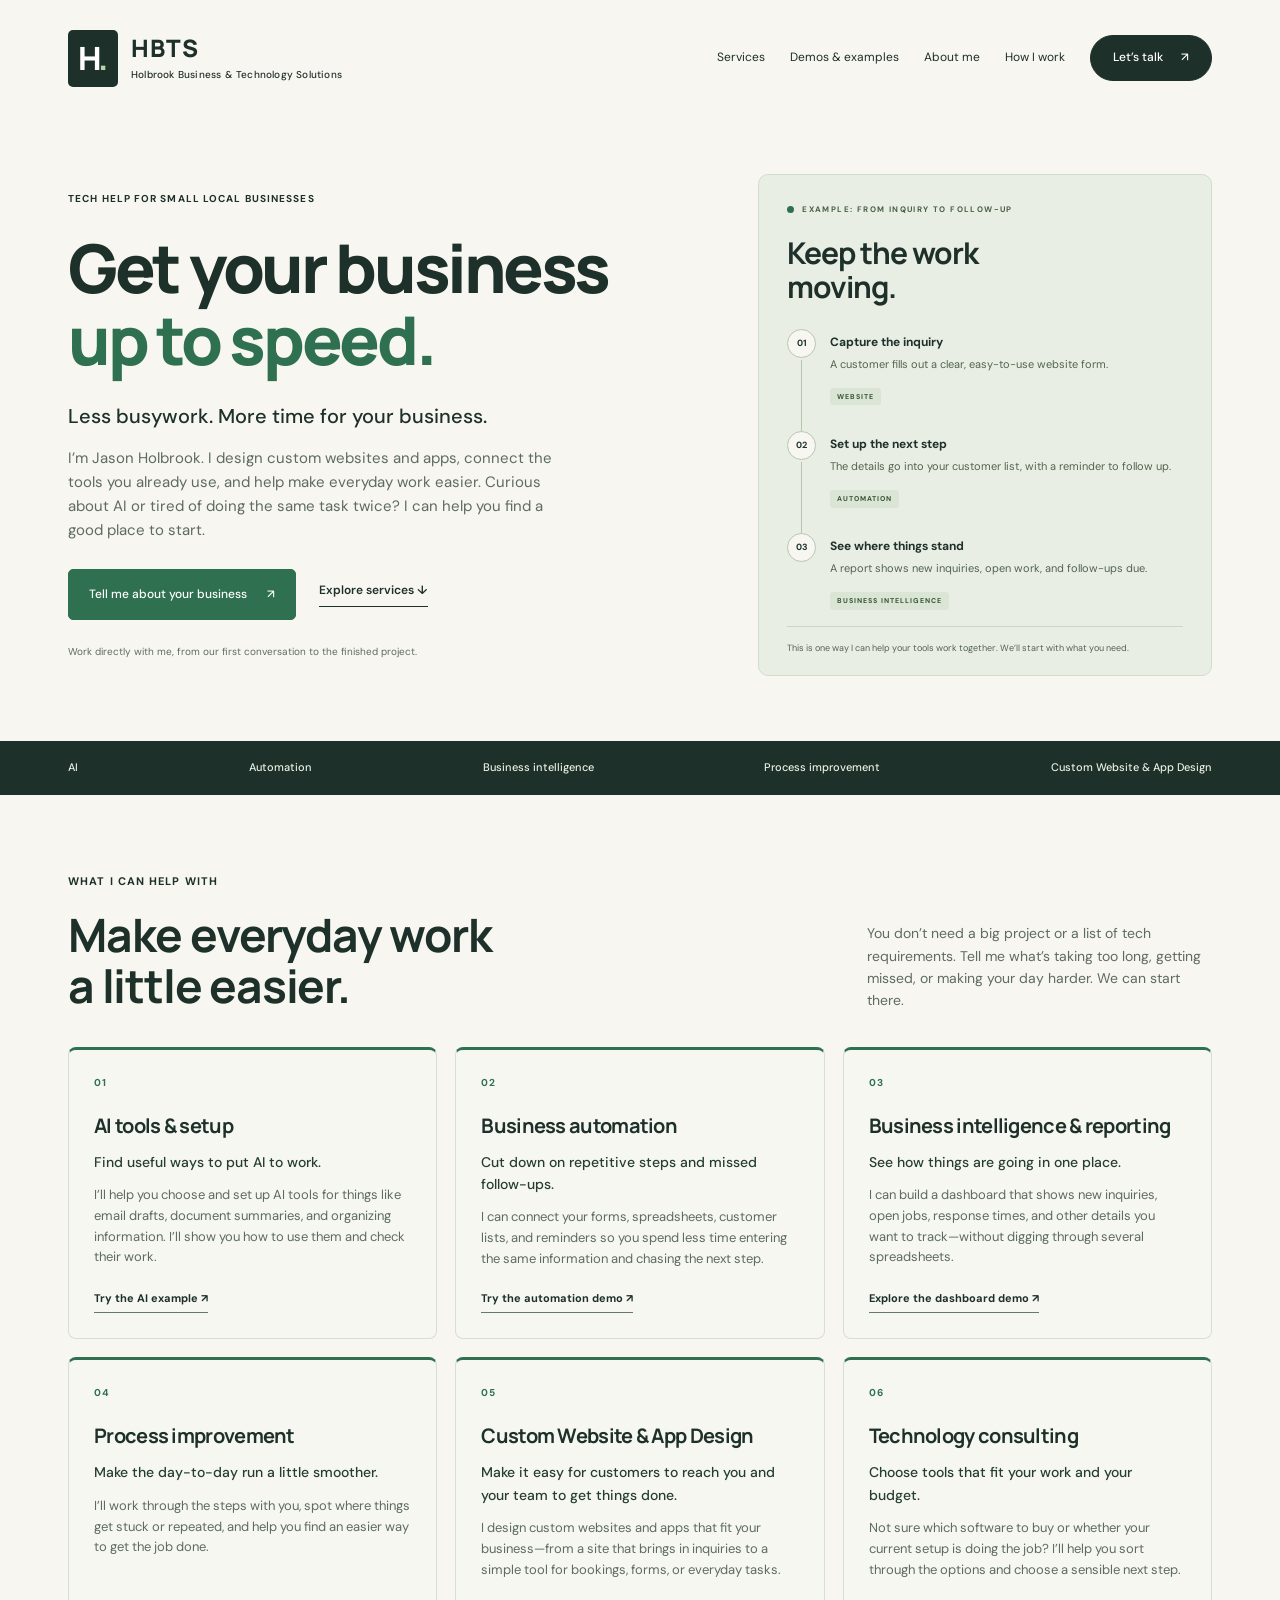
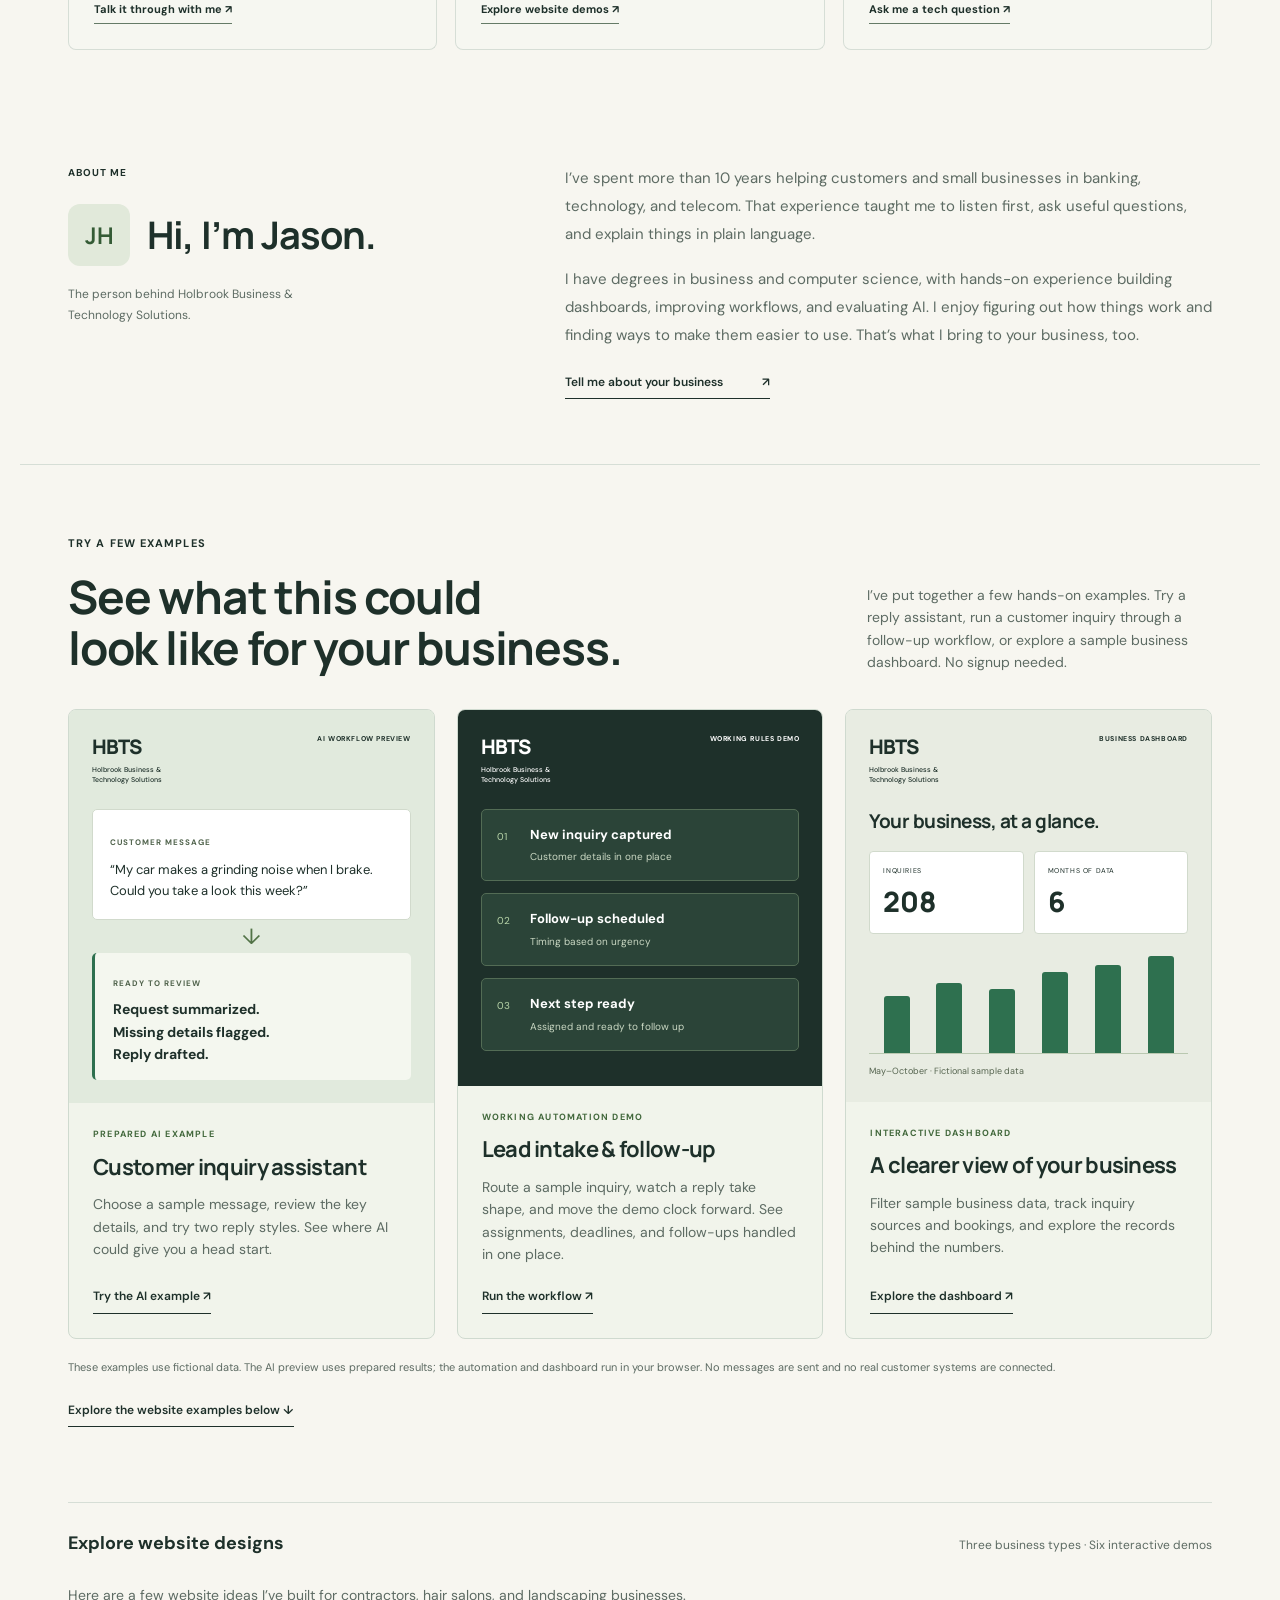
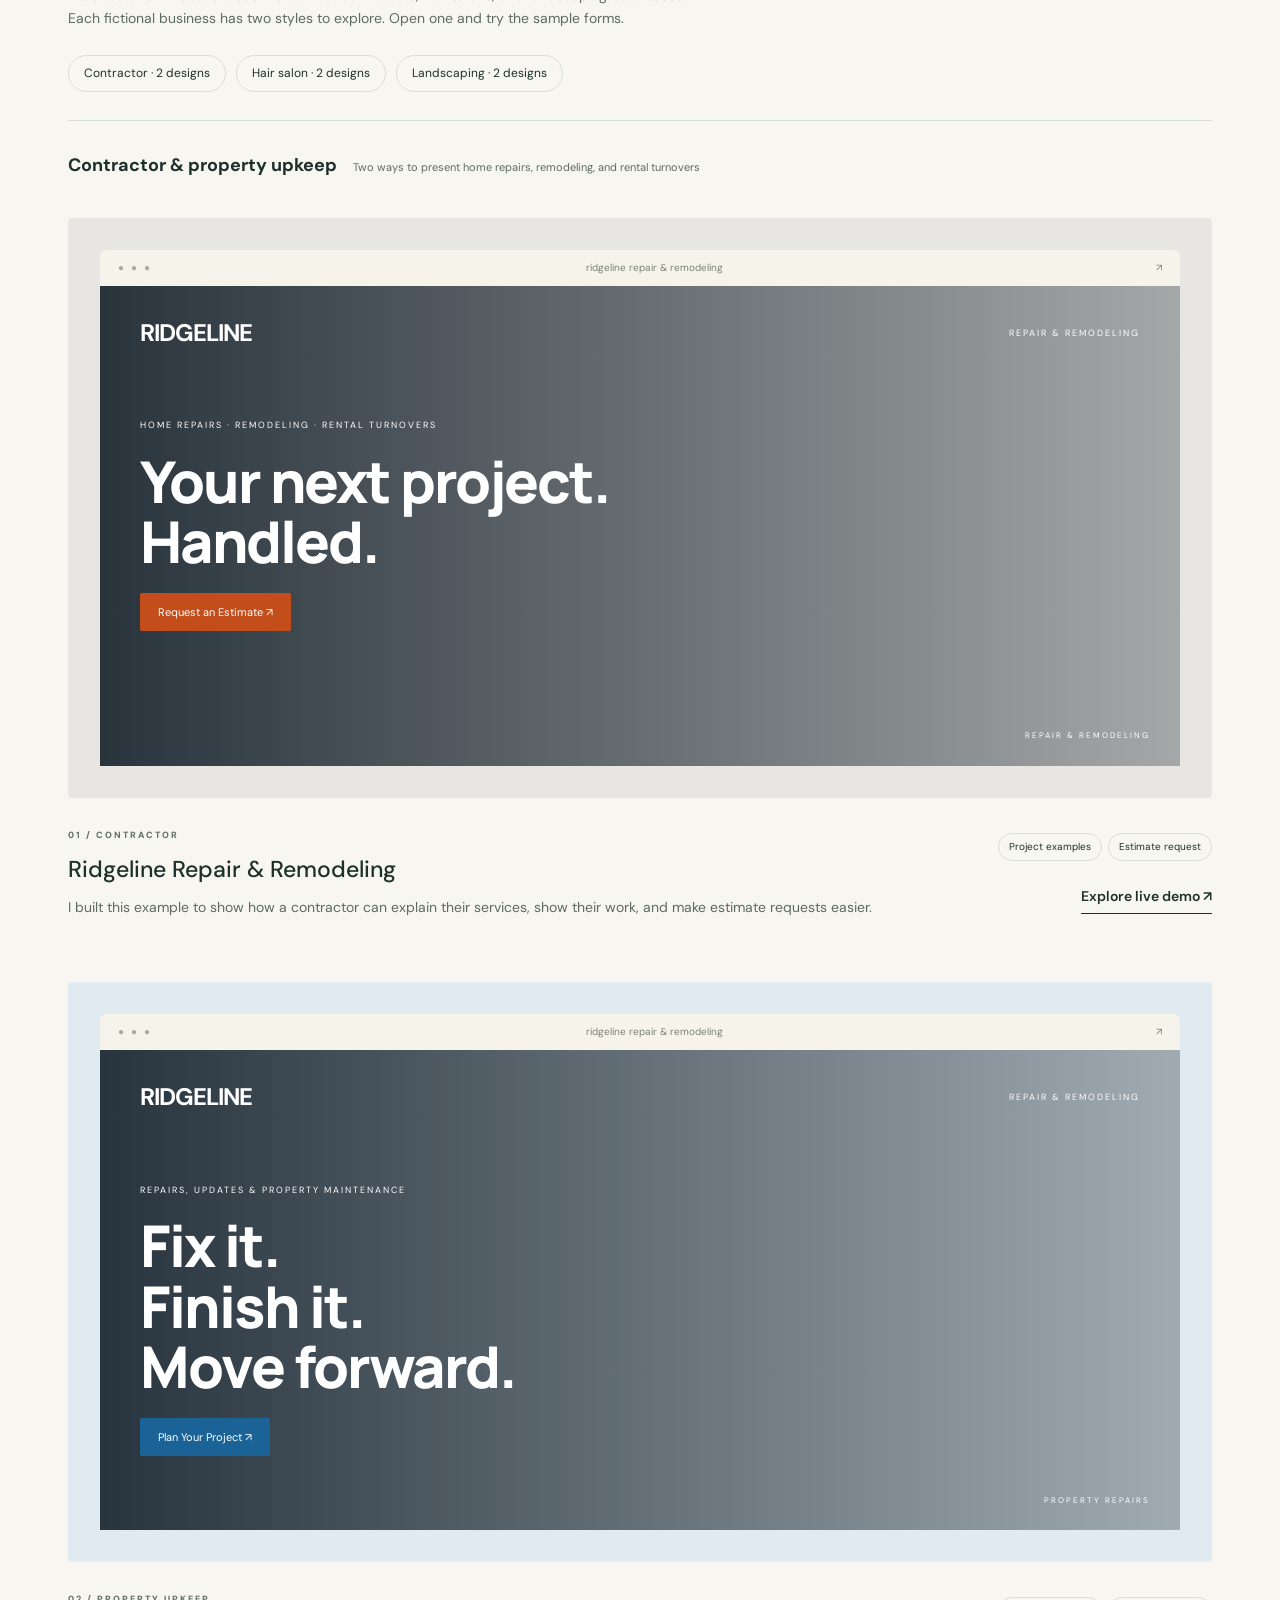
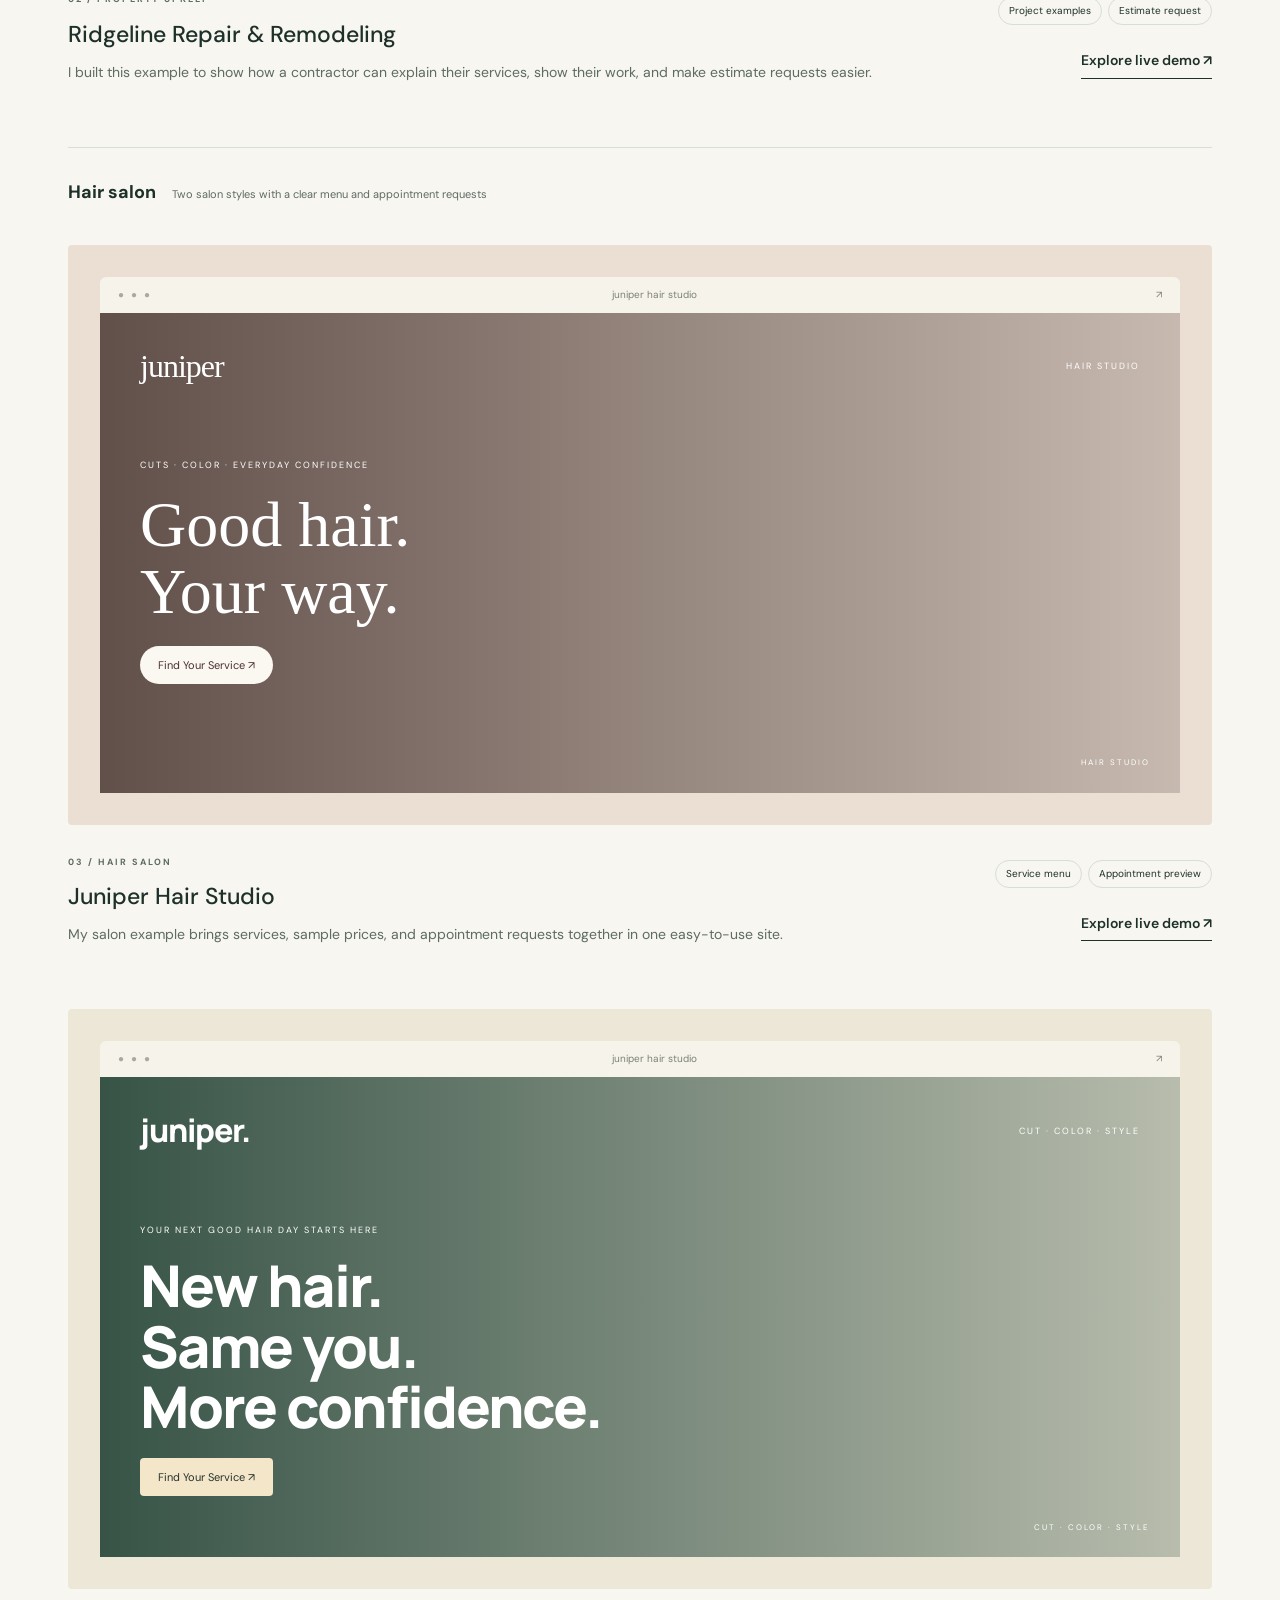
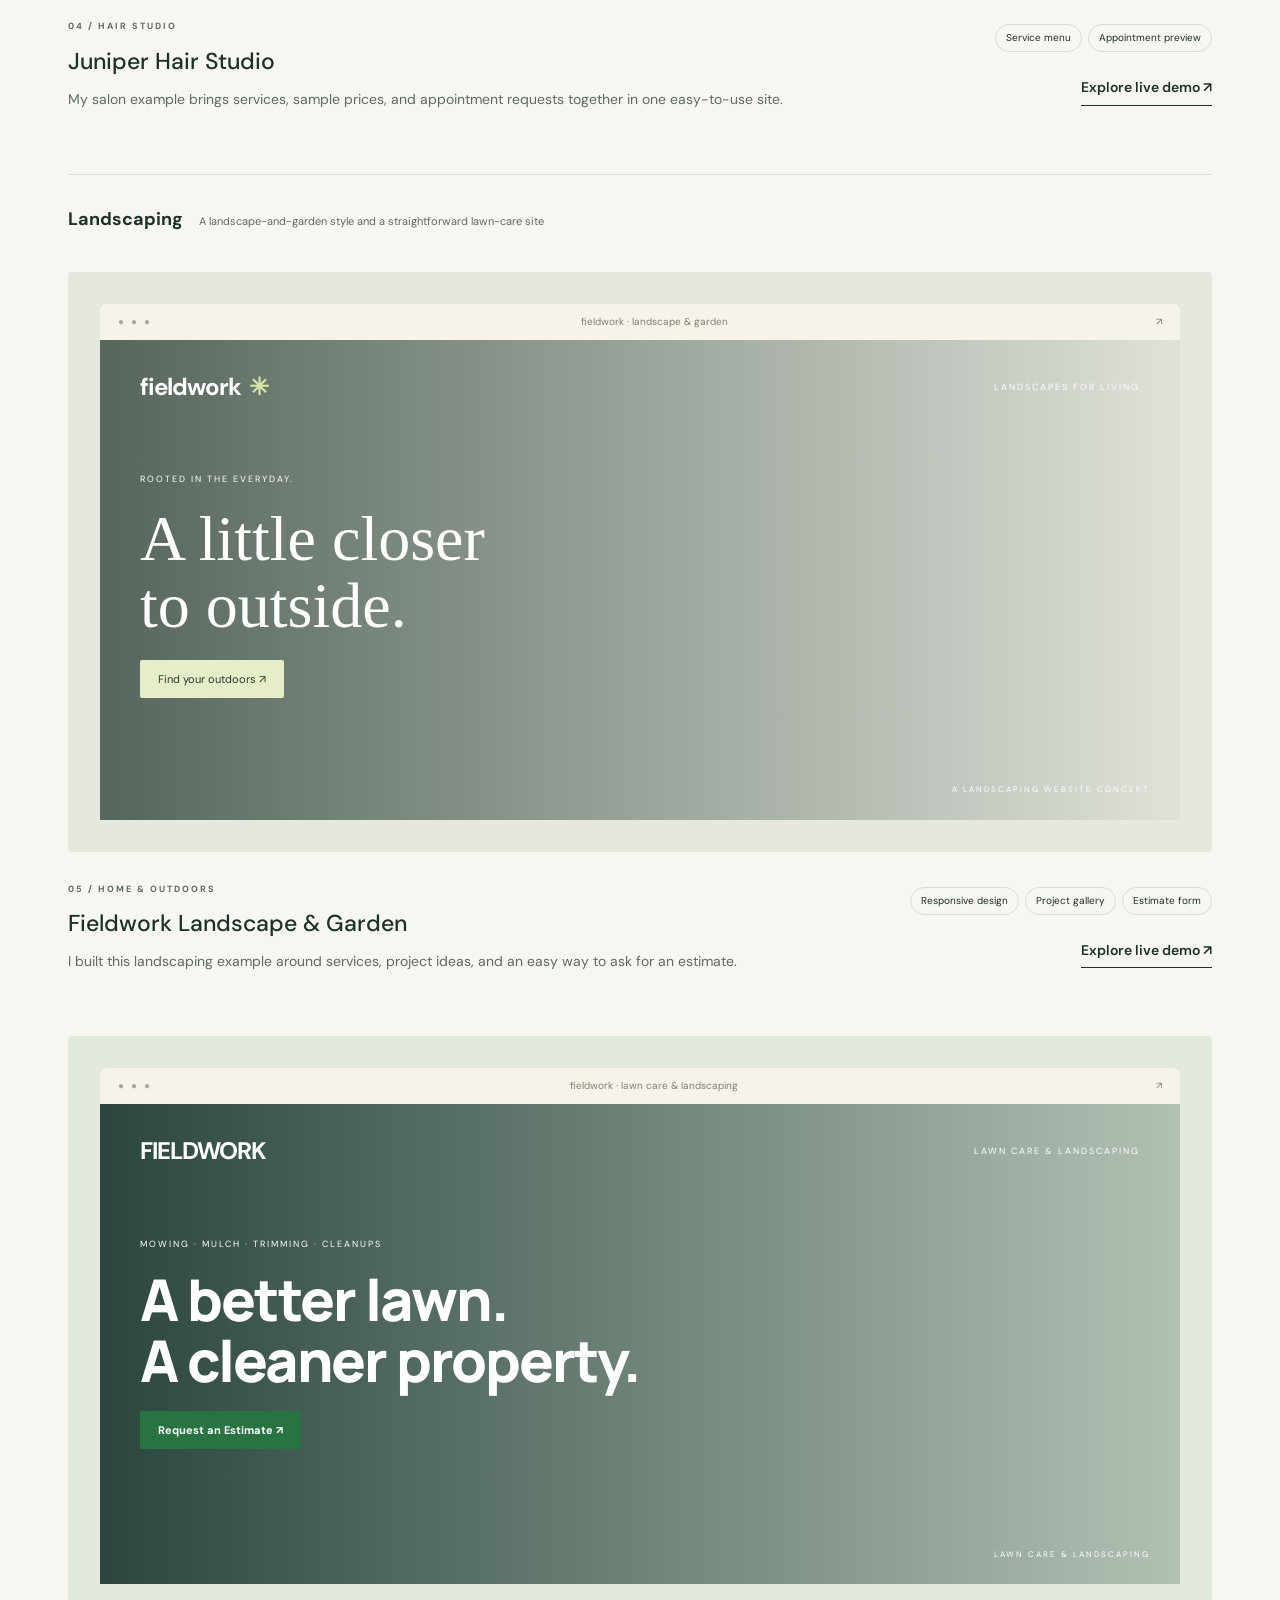
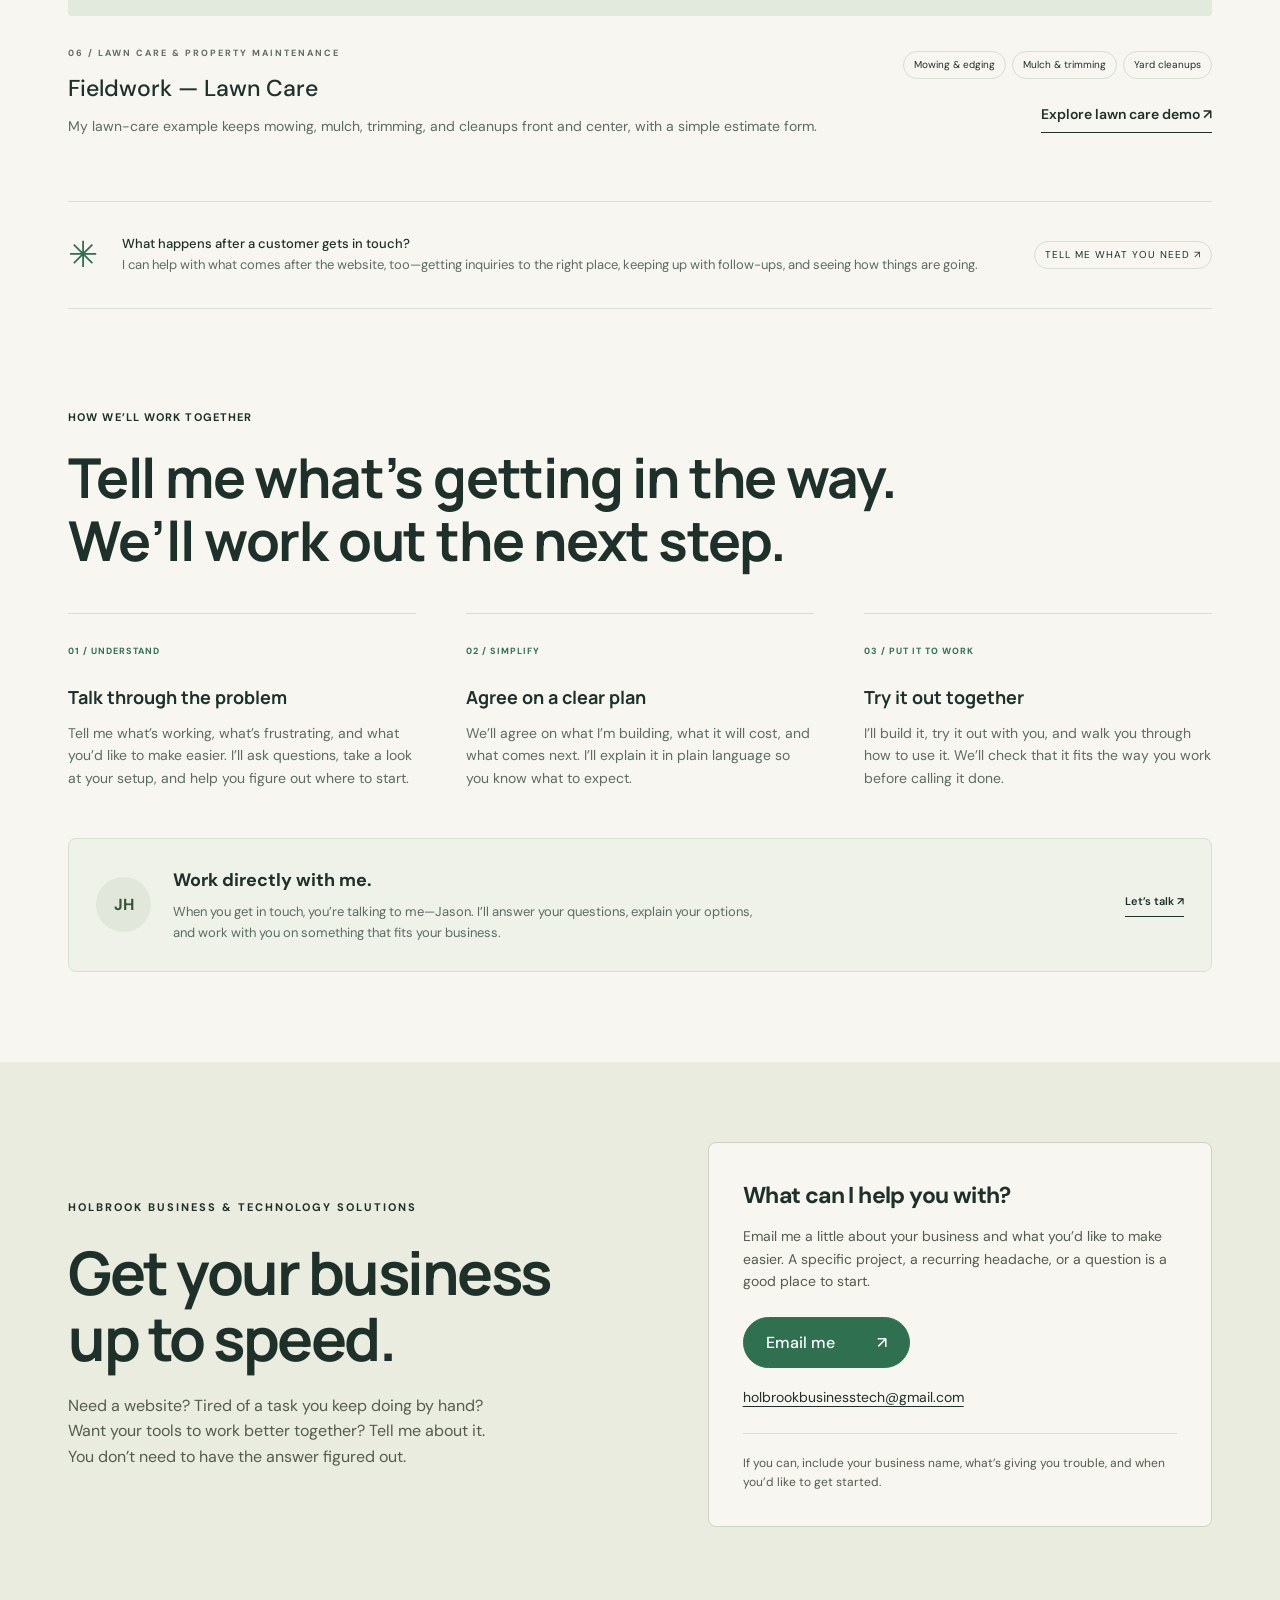
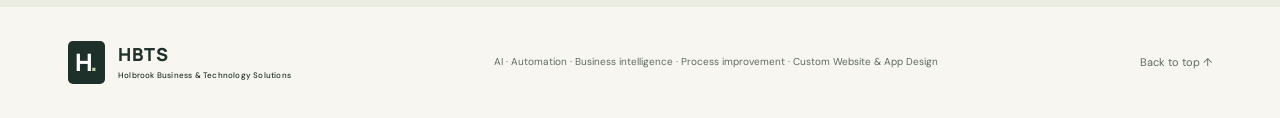
==== commit 475ebdb1: "Rename website service to Custom Website and App Design" ====
--- a/index.html
+++ b/index.html
@@ -1 +1 @@
-<!doctype html><html lang="en"><head><meta charset="utf-8"><meta name="viewport" content="width=device-width,initial-scale=1"><title>Holbrook Business &amp; Technology Solutions | Get your business up to speed</title><meta name="description" content="Practical AI, automation, business intelligence, process improvement, and websites for small local businesses. Work directly with me."><meta property="og:title" content="Holbrook Business &amp; Technology Solutions"><meta property="og:description" content="Get your business up to speed. Practical AI, automation, business intelligence, process improvement, and websites for small local businesses."><meta property="og:type" content="website"><meta property="og:url" content="https://holbrookbusinesstech.pages.dev/"><link rel="icon" href="favicon.svg" type="image/svg+xml"><link rel="stylesheet" href="style.css"><link rel="stylesheet" href="showcase.css"></head><body><a class="skip-link" href="#main">Skip to content</a><header class="nav wrap"><a class="brand-lockup" href="./" aria-label="Holbrook Business &amp; Technology Solutions home"><span class="brand-symbol" aria-hidden="true">H<span>.</span></span><span class="brand-name">HBTS<small>Holbrook Business &amp; Technology Solutions</small></span></a><nav aria-label="Main navigation"><a href="#services">Services</a><a href="#demos">Demos &amp; examples</a><a href="#about">About me</a><a href="#approach">How I work</a><a class="pill dark" href="#contact">Let’s talk <span aria-hidden="true">↗</span></a></nav></header><main id="main"><section class="intro wrap"><div class="hero-message"><p class="eyebrow">TECH HELP FOR SMALL LOCAL BUSINESSES</p><h1>Get your business<br><span>up to speed.</span></h1><p class="hero-description">Less busywork. More time for your business.</p><p class="hero-detail">I’m Jason Holbrook. I build websites, connect the tools you already use, and help make everyday work easier. Curious about AI or tired of doing the same task twice? I can help you find a good place to start.</p><div class="hero-actions"><a class="pill dark" href="#contact">Tell me about your business <span aria-hidden="true">↗</span></a><a class="text-link" href="#services">Explore services ↓</a></div><p class="hero-byline">Work directly with me, from our first conversation to the finished project.</p></div><aside class="workflow-panel" aria-labelledby="workflow-title"><div class="workflow-top"><span class="status-dot" aria-hidden="true"></span> EXAMPLE: FROM INQUIRY TO FOLLOW-UP</div><h2 id="workflow-title">Keep the work<br>moving.</h2><ol class="workflow-list"><li><span class="workflow-number">01</span><div><strong>Capture the inquiry</strong><p>A customer fills out a clear, easy-to-use website form.</p><span class="workflow-tag">WEBSITE</span></div></li><li><span class="workflow-number">02</span><div><strong>Set up the next step</strong><p>The details go into your customer list, with a reminder to follow up.</p><span class="workflow-tag">AUTOMATION</span></div></li><li><span class="workflow-number">03</span><div><strong>See where things stand</strong><p>A report shows new inquiries, open work, and follow-ups due.</p><span class="workflow-tag">BUSINESS INTELLIGENCE</span></div></li></ol><p class="workflow-note">This is one way I can help your tools work together. We’ll start with what you need.</p></aside></section><div class="service-ribbon"><div class="wrap"><span>AI</span><span>Automation</span><span>Business intelligence</span><span>Process improvement</span><span>Websites</span></div></div><section class="services-section wrap" id="services" aria-labelledby="services-title"><div class="business-section-heading"><div><p class="eyebrow">WHAT I CAN HELP WITH</p><h2 id="services-title">Make everyday work<br>a little easier.</h2></div><p>You don’t need a big project or a list of tech requirements. Tell me what’s taking too long, getting missed, or making your day harder. We can start there.</p></div><div class="services-grid"><article class="service-card"><span class="service-number">01</span><h3>AI tools &amp; setup</h3><p class="service-lead">Find useful ways to put AI to work.</p><p>I’ll help you choose and set up AI tools for things like email drafts, document summaries, and organizing information. I’ll show you how to use them and check their work.</p><a href="ai-demo/">Try the AI example <span aria-hidden="true">↗</span></a></article><article class="service-card"><span class="service-number">02</span><h3>Business automation</h3><p class="service-lead">Cut down on repetitive steps and missed follow-ups.</p><p>I can connect your forms, spreadsheets, customer lists, and reminders so you spend less time entering the same information and chasing the next step.</p><a href="automation-demo/">Try the automation demo <span aria-hidden="true">↗</span></a></article><article class="service-card"><span class="service-number">03</span><h3>Business intelligence &amp; reporting</h3><p class="service-lead">See how things are going in one place.</p><p>I can build a dashboard that shows new inquiries, open jobs, response times, and other details you want to track—without digging through several spreadsheets.</p><a href="bi-demo/">Explore the dashboard demo <span aria-hidden="true">↗</span></a></article><article class="service-card"><span class="service-number">04</span><h3>Process improvement</h3><p class="service-lead">Make the day-to-day run a little smoother.</p><p>I’ll work through the steps with you, spot where things get stuck or repeated, and help you find an easier way to get the job done.</p><a href="#contact">Talk it through with me <span aria-hidden="true">↗</span></a></article><article class="service-card"><span class="service-number">05</span><h3>Business websites</h3><p class="service-lead">Make it easy for customers to find you and get in touch.</p><p>I build professional websites that work well on phones, explain what you do, and give customers a simple way to call, ask a question, or request an estimate.</p><a href="#work">Explore website demos <span aria-hidden="true">↗</span></a></article><article class="service-card"><span class="service-number">06</span><h3>Technology consulting</h3><p class="service-lead">Choose tools that fit your work and your budget.</p><p>Not sure which software to buy or whether your current setup is doing the job? I’ll help you sort through the options and choose a sensible next step.</p><a href="#contact">Ask me a tech question <span aria-hidden="true">↗</span></a></article></div></section><section class="about-section wrap" id="about" aria-labelledby="about-title"><div class="about-intro"><p class="eyebrow">ABOUT ME</p><div class="about-person"><span class="about-initials" aria-hidden="true">JH</span><h2 id="about-title">Hi, I’m Jason.</h2></div><p class="about-caption">The person behind Holbrook Business &amp; Technology Solutions.</p></div><div class="about-copy"><p>I’ve spent more than 10 years helping customers and small businesses in banking, technology, and telecom. That experience taught me to listen first, ask useful questions, and explain things in plain language.</p><p>I have degrees in business and computer science, with hands-on experience building dashboards, improving workflows, and evaluating AI. I enjoy figuring out how things work and finding ways to make them easier to use. That’s what I bring to your business, too.</p><a class="text-link" href="#contact">Tell me about your business <span aria-hidden="true">↗</span></a></div></section><section class="interactive-section wrap" id="demos" aria-labelledby="demos-title"><div class="business-section-heading"><div><p class="eyebrow">TRY A FEW EXAMPLES</p><h2 id="demos-title">See what this could<br>look like for your business.</h2></div><p>I’ve put together a few hands-on examples. Try a reply assistant, run a customer inquiry through a follow-up workflow, or explore a sample business dashboard. No signup needed.</p></div><div class="interactive-grid"><article class="interactive-card"><a class="lab-preview ai-preview" href="ai-demo/" aria-label="Open the AI inquiry assistant example"><div class="lab-preview-top"><strong>HBTS<small>Holbrook Business &amp;<br>Technology Solutions</small></strong><span>AI WORKFLOW PREVIEW</span></div><div class="sample-message"><span>CUSTOMER MESSAGE</span><p>“My car makes a grinding noise when I brake. Could you take a look this week?”</p></div><div class="sample-arrow" aria-hidden="true">↓</div><div class="sample-output"><span>READY TO REVIEW</span><strong>Request summarized.<br>Missing details flagged.<br>Reply drafted.</strong></div></a><div class="interactive-info"><span class="demo-type">PREPARED AI EXAMPLE</span><h3>Customer inquiry assistant</h3><p>Choose a sample message, review the key details, and try two reply styles. See where AI could give you a head start.</p><a class="text-link" href="ai-demo/">Try the AI example ↗</a></div></article><article class="interactive-card"><a class="lab-preview auto-preview" href="automation-demo/" aria-label="Open the lead and follow-up automation demo"><div class="lab-preview-top"><strong>HBTS<small>Holbrook Business &amp;<br>Technology Solutions</small></strong><span>WORKING RULES DEMO</span></div><div class="mini-flow"><div><span>01</span><strong>New inquiry captured</strong><small>Customer details in one place</small></div><div><span>02</span><strong>Follow-up scheduled</strong><small>Timing based on urgency</small></div><div><span>03</span><strong>Next step ready</strong><small>Assigned and ready to follow up</small></div></div></a><div class="interactive-info"><span class="demo-type">WORKING AUTOMATION DEMO</span><h3>Lead intake &amp; follow-up</h3><p>Route a sample inquiry, watch a reply take shape, and move the demo clock forward. See assignments, deadlines, and follow-ups handled in one place.</p><a class="text-link" href="automation-demo/">Run the workflow ↗</a></div></article><article class="interactive-card"><a class="lab-preview bi-preview" href="bi-demo/" aria-label="Open the interactive business dashboard"><div class="lab-preview-top"><strong>HBTS<small>Holbrook Business &amp;<br>Technology Solutions</small></strong><span>BUSINESS DASHBOARD</span></div><div class="mini-dashboard-title">Your business, at a glance.</div><div class="mini-kpis"><div><small>INQUIRIES</small><strong>208</strong></div><div><small>MONTHS OF DATA</small><strong>6</strong></div></div><div class="mini-chart" aria-hidden="true"><span style="height:59%"></span><span style="height:73%"></span><span style="height:66%"></span><span style="height:84%"></span><span style="height:91%"></span><span style="height:100%"></span></div><div class="mini-chart-caption">May–October · Fictional sample data</div></a><div class="interactive-info"><span class="demo-type">INTERACTIVE DASHBOARD</span><h3>A clearer view of your business</h3><p>Filter sample business data, track inquiry sources and bookings, and explore the records behind the numbers.</p><a class="text-link" href="bi-demo/">Explore the dashboard ↗</a></div></article></div><p class="demo-disclosure">These examples use fictional data. The AI preview uses prepared results; the automation and dashboard run in your browser. No messages are sent and no real customer systems are connected.</p><a class="text-link website-jump" href="#work">Explore the website examples below ↓</a></section><section class="work wrap" id="work"><div class="section-heading"><h2>Explore website designs</h2><span>Three business types · Six interactive demos</span></div><p class="work-description">Here are a few website ideas I’ve built for contractors, hair salons, and landscaping businesses. Each fictional business has two styles to explore. Open one and try the sample forms.</p><nav class="design-nav" aria-label="Browse business types"><a href="#contractor-designs">Contractor · 2 designs</a><a href="#salon-designs">Hair salon · 2 designs</a><a href="#landscaping-designs">Landscaping · 2 designs</a></nav><h3 class="category-heading" id="contractor-designs">Contractor & property upkeep<span>Two ways to present home repairs, remodeling, and rental turnovers</span></h3><a class="project-preview builder-preview" href="contractor/" aria-label="Explore Ridgeline Repair & Remodeling design 01"><div class="browser-bar"><span>● ● ●</span><span>ridgeline repair & remodeling</span><span>↗</span></div><div class="preview-scene" style="--preview-image:url('https://images.unsplash.com/photo-1503387762-592deb58ef4e?auto=format&fit=crop&w=1600&q=85')"><div class="mini-nav"><strong>RIDGELINE</strong><span>REPAIR & REMODELING</span></div><div class="preview-copy"><small>HOME REPAIRS · REMODELING · RENTAL TURNOVERS</small><h3>Your next project.<br>Handled.</h3><span class="preview-button">Request an Estimate ↗</span></div><span class="image-label">REPAIR &amp; REMODELING</span></div></a><div class="project-info"><div><p class="eyebrow">01 / CONTRACTOR</p><h3>Ridgeline Repair & Remodeling</h3><p>I built this example to show how a contractor can explain their services, show their work, and make estimate requests easier.</p></div><div><div class="tags"><span>Project examples</span><span>Estimate request</span></div><a class="text-link" href="contractor/">Explore live demo ↗</a></div></div><a class="project-preview builder-preview variant-two" href="contractor-modern/" aria-label="Explore Ridgeline Repair & Remodeling design 02"><div class="browser-bar"><span>● ● ●</span><span>ridgeline repair & remodeling</span><span>↗</span></div><div class="preview-scene" style="--preview-image:url('https://images.unsplash.com/photo-1600585154340-be6161a56a0c?auto=format&fit=crop&w=1600&q=85')"><div class="mini-nav"><strong>RIDGELINE</strong><span>REPAIR & REMODELING</span></div><div class="preview-copy"><small>REPAIRS, UPDATES & PROPERTY MAINTENANCE</small><h3>Fix it.<br>Finish it.<br>Move forward.</h3><span class="preview-button">Plan Your Project ↗</span></div><span class="image-label">PROPERTY REPAIRS</span></div></a><div class="project-info"><div><p class="eyebrow">02 / PROPERTY UPKEEP</p><h3>Ridgeline Repair & Remodeling</h3><p>I built this example to show how a contractor can explain their services, show their work, and make estimate requests easier.</p></div><div><div class="tags"><span>Project examples</span><span>Estimate request</span></div><a class="text-link" href="contractor-modern/">Explore live demo ↗</a></div></div><h3 class="category-heading" id="salon-designs">Hair salon<span>Two salon styles with a clear menu and appointment requests</span></h3><a class="project-preview salon-preview" href="salon/" aria-label="Explore Juniper Hair Studio design 01"><div class="browser-bar"><span>● ● ●</span><span>juniper hair studio</span><span>↗</span></div><div class="preview-scene" style="--preview-image:url('https://images.unsplash.com/photo-1560066984-138dadb4c035?auto=format&fit=crop&w=1600&q=85')"><div class="mini-nav"><strong>juniper</strong><span>HAIR STUDIO</span></div><div class="preview-copy"><small>CUTS · COLOR · EVERYDAY CONFIDENCE</small><h3>Good hair.<br>Your way.</h3><span class="preview-button">Find Your Service ↗</span></div><span class="image-label">HAIR STUDIO</span></div></a><div class="project-info"><div><p class="eyebrow">03 / HAIR SALON</p><h3>Juniper Hair Studio</h3><p>My salon example brings services, sample prices, and appointment requests together in one easy-to-use site.</p></div><div><div class="tags"><span>Service menu</span><span>Appointment preview</span></div><a class="text-link" href="salon/">Explore live demo ↗</a></div></div><a class="project-preview salon-preview variant-two" href="salon-modern/" aria-label="Explore Juniper Hair Studio design 02"><div class="browser-bar"><span>● ● ●</span><span>juniper hair studio</span><span>↗</span></div><div class="preview-scene" style="--preview-image:url('https://images.unsplash.com/photo-1521590832167-7bcbfaa6381f?auto=format&fit=crop&w=1600&q=85')"><div class="mini-nav"><strong>juniper.</strong><span>CUT · COLOR · STYLE</span></div><div class="preview-copy"><small>YOUR NEXT GOOD HAIR DAY STARTS HERE</small><h3>New hair.<br>Same you.<br>More confidence.</h3><span class="preview-button">Find Your Service ↗</span></div><span class="image-label">CUT · COLOR · STYLE</span></div></a><div class="project-info"><div><p class="eyebrow">04 / HAIR STUDIO</p><h3>Juniper Hair Studio</h3><p>My salon example brings services, sample prices, and appointment requests together in one easy-to-use site.</p></div><div><div class="tags"><span>Service menu</span><span>Appointment preview</span></div><a class="text-link" href="salon-modern/">Explore live demo ↗</a></div></div><h3 class="category-heading" id="landscaping-designs">Landscaping<span>A landscape-and-garden style and a straightforward lawn-care site</span></h3><a class="project-preview" href="landscaping/" aria-label="Explore the Fieldwork landscaping demo"><div class="browser-bar"><span>● ● ●</span><span>fieldwork · landscape & garden</span><span>↗</span></div><div class="preview-scene"><div class="mini-nav"><strong>fieldwork<span>✳</span></strong><span>LANDSCAPES FOR LIVING</span></div><div class="preview-copy"><small>ROOTED IN THE EVERYDAY.</small><h3>A little closer<br>to outside.</h3><span class="preview-button">Find your outdoors ↗</span></div><span class="image-label">A LANDSCAPING WEBSITE CONCEPT</span></div></a><div class="project-info"><div><p class="eyebrow">05 / HOME & OUTDOORS</p><h3>Fieldwork Landscape & Garden</h3><p>I built this landscaping example around services, project ideas, and an easy way to ask for an estimate.</p></div><div><div class="tags"><span>Responsive design</span><span>Project gallery</span><span>Estimate form</span></div><a class="text-link" href="landscaping/">Explore live demo ↗</a></div></div><a class="project-preview pro-preview" href="landscaping-pro/" aria-label="Explore the lawn care website design"><div class="browser-bar"><span>● ● ●</span><span>fieldwork · lawn care & landscaping</span><span>↗</span></div><div class="preview-scene"><div class="mini-nav"><strong>FIELDWORK</strong><span>LAWN CARE & LANDSCAPING</span></div><div class="preview-copy"><small>MOWING · MULCH · TRIMMING · CLEANUPS</small><h3>A better lawn.<br>A cleaner property.</h3><span class="preview-button">Request an Estimate ↗</span></div><span class="image-label">LAWN CARE &amp; LANDSCAPING</span></div></a><div class="project-info"><div><p class="eyebrow">06 / LAWN CARE & PROPERTY MAINTENANCE</p><h3>Fieldwork — Lawn Care</h3><p>My lawn-care example keeps mowing, mulch, trimming, and cleanups front and center, with a simple estimate form.</p></div><div><div class="tags"><span>Mowing & edging</span><span>Mulch & trimming</span><span>Yard cleanups</span></div><a class="text-link" href="landscaping-pro/">Explore lawn care demo ↗</a></div></div><div class="collection-note"><span>✳</span><p><strong>What happens after a customer gets in touch?</strong><br>I can help with what comes after the website, too—getting inquiries to the right place, keeping up with follow-ups, and seeing how things are going.</p><a class="outline-label" href="#contact">TELL ME WHAT YOU NEED ↗</a></div></section><section class="approach wrap" id="approach"><p class="eyebrow">HOW WE’LL WORK TOGETHER</p><h2>Tell me what’s getting in the way.<br>We’ll work out the next step.</h2><div class="principles"><article><span>01 / UNDERSTAND</span><h3>Talk through the problem</h3><p>Tell me what’s working, what’s frustrating, and what you’d like to make easier. I’ll ask questions, take a look at your setup, and help you figure out where to start.</p></article><article><span>02 / SIMPLIFY</span><h3>Agree on a clear plan</h3><p>We’ll agree on what I’m building, what it will cost, and what comes next. I’ll explain it in plain language so you know what to expect.</p></article><article><span>03 / PUT IT TO WORK</span><h3>Try it out together</h3><p>I’ll build it, try it out with you, and walk you through how to use it. We’ll check that it fits the way you work before calling it done.</p></article></div><div class="founder-note"><span class="founder-initials" aria-hidden="true">JH</span><div><h3>Work directly with me.</h3><p>When you get in touch, you’re talking to me—Jason. I’ll answer your questions, explain your options, and work with you on something that fits your business.</p></div><a class="text-link" href="#contact">Let’s talk ↗</a></div></section><section class="contact-section" id="contact" aria-labelledby="contact-title"><div class="wrap contact-layout"><div><p class="eyebrow">HOLBROOK BUSINESS &amp; TECHNOLOGY SOLUTIONS</p><h2 id="contact-title">Get your business<br>up to speed.</h2><p class="contact-intro">Need a website? Tired of a task you keep doing by hand? Want your tools to work better together? Tell me about it. You don’t need to have the answer figured out.</p></div><div class="contact-card"><h3>What can I help you with?</h3><p>Email me a little about your business and what you’d like to make easier. A specific project, a recurring headache, or a question is a good place to start.</p><a class="pill dark" href="mailto:holbrookbusinesstech@gmail.com?subject=Business%20technology%20inquiry">Email me <span aria-hidden="true">↗</span></a><a class="contact-email" href="mailto:holbrookbusinesstech@gmail.com">holbrookbusinesstech@gmail.com</a><p class="contact-hint">If you can, include your business name, what’s giving you trouble, and when you’d like to get started.</p></div></div></section></main><footer class="wrap"><a class="brand-lockup" href="./" aria-label="Holbrook Business &amp; Technology Solutions home"><span class="brand-symbol" aria-hidden="true">H<span>.</span></span><span class="brand-name">HBTS<small>Holbrook Business &amp; Technology Solutions</small></span></a><span>AI · Automation · Business intelligence · Process improvement · Websites</span><a href="#">Back to top ↑</a></footer></body></html>
+<!doctype html><html lang="en"><head><meta charset="utf-8"><meta name="viewport" content="width=device-width,initial-scale=1"><title>Holbrook Business &amp; Technology Solutions | Get your business up to speed</title><meta name="description" content="Practical AI, automation, business intelligence, process improvement, and custom website and app design for small local businesses. Work directly with me."><meta property="og:title" content="Holbrook Business &amp; Technology Solutions"><meta property="og:description" content="Get your business up to speed. Practical AI, automation, business intelligence, process improvement, and custom website and app design for small local businesses."><meta property="og:type" content="website"><meta property="og:url" content="https://holbrookbusinesstech.pages.dev/"><link rel="icon" href="favicon.svg" type="image/svg+xml"><link rel="stylesheet" href="style.css"><link rel="stylesheet" href="showcase.css"></head><body><a class="skip-link" href="#main">Skip to content</a><header class="nav wrap"><a class="brand-lockup" href="./" aria-label="Holbrook Business &amp; Technology Solutions home"><span class="brand-symbol" aria-hidden="true">H<span>.</span></span><span class="brand-name">HBTS<small>Holbrook Business &amp; Technology Solutions</small></span></a><nav aria-label="Main navigation"><a href="#services">Services</a><a href="#demos">Demos &amp; examples</a><a href="#about">About me</a><a href="#approach">How I work</a><a class="pill dark" href="#contact">Let’s talk <span aria-hidden="true">↗</span></a></nav></header><main id="main"><section class="intro wrap"><div class="hero-message"><p class="eyebrow">TECH HELP FOR SMALL LOCAL BUSINESSES</p><h1>Get your business<br><span>up to speed.</span></h1><p class="hero-description">Less busywork. More time for your business.</p><p class="hero-detail">I’m Jason Holbrook. I design custom websites and apps, connect the tools you already use, and help make everyday work easier. Curious about AI or tired of doing the same task twice? I can help you find a good place to start.</p><div class="hero-actions"><a class="pill dark" href="#contact">Tell me about your business <span aria-hidden="true">↗</span></a><a class="text-link" href="#services">Explore services ↓</a></div><p class="hero-byline">Work directly with me, from our first conversation to the finished project.</p></div><aside class="workflow-panel" aria-labelledby="workflow-title"><div class="workflow-top"><span class="status-dot" aria-hidden="true"></span> EXAMPLE: FROM INQUIRY TO FOLLOW-UP</div><h2 id="workflow-title">Keep the work<br>moving.</h2><ol class="workflow-list"><li><span class="workflow-number">01</span><div><strong>Capture the inquiry</strong><p>A customer fills out a clear, easy-to-use website form.</p><span class="workflow-tag">WEBSITE</span></div></li><li><span class="workflow-number">02</span><div><strong>Set up the next step</strong><p>The details go into your customer list, with a reminder to follow up.</p><span class="workflow-tag">AUTOMATION</span></div></li><li><span class="workflow-number">03</span><div><strong>See where things stand</strong><p>A report shows new inquiries, open work, and follow-ups due.</p><span class="workflow-tag">BUSINESS INTELLIGENCE</span></div></li></ol><p class="workflow-note">This is one way I can help your tools work together. We’ll start with what you need.</p></aside></section><div class="service-ribbon"><div class="wrap"><span>AI</span><span>Automation</span><span>Business intelligence</span><span>Process improvement</span><span>Custom Website &amp; App Design</span></div></div><section class="services-section wrap" id="services" aria-labelledby="services-title"><div class="business-section-heading"><div><p class="eyebrow">WHAT I CAN HELP WITH</p><h2 id="services-title">Make everyday work<br>a little easier.</h2></div><p>You don’t need a big project or a list of tech requirements. Tell me what’s taking too long, getting missed, or making your day harder. We can start there.</p></div><div class="services-grid"><article class="service-card"><span class="service-number">01</span><h3>AI tools &amp; setup</h3><p class="service-lead">Find useful ways to put AI to work.</p><p>I’ll help you choose and set up AI tools for things like email drafts, document summaries, and organizing information. I’ll show you how to use them and check their work.</p><a href="ai-demo/">Try the AI example <span aria-hidden="true">↗</span></a></article><article class="service-card"><span class="service-number">02</span><h3>Business automation</h3><p class="service-lead">Cut down on repetitive steps and missed follow-ups.</p><p>I can connect your forms, spreadsheets, customer lists, and reminders so you spend less time entering the same information and chasing the next step.</p><a href="automation-demo/">Try the automation demo <span aria-hidden="true">↗</span></a></article><article class="service-card"><span class="service-number">03</span><h3>Business intelligence &amp; reporting</h3><p class="service-lead">See how things are going in one place.</p><p>I can build a dashboard that shows new inquiries, open jobs, response times, and other details you want to track—without digging through several spreadsheets.</p><a href="bi-demo/">Explore the dashboard demo <span aria-hidden="true">↗</span></a></article><article class="service-card"><span class="service-number">04</span><h3>Process improvement</h3><p class="service-lead">Make the day-to-day run a little smoother.</p><p>I’ll work through the steps with you, spot where things get stuck or repeated, and help you find an easier way to get the job done.</p><a href="#contact">Talk it through with me <span aria-hidden="true">↗</span></a></article><article class="service-card"><span class="service-number">05</span><h3>Custom Website &amp; App Design</h3><p class="service-lead">Make it easy for customers to reach you and your team to get things done.</p><p>I design custom websites and apps that fit your business—from a site that brings in inquiries to a simple tool for bookings, forms, or everyday tasks.</p><a href="#work">Explore website demos <span aria-hidden="true">↗</span></a></article><article class="service-card"><span class="service-number">06</span><h3>Technology consulting</h3><p class="service-lead">Choose tools that fit your work and your budget.</p><p>Not sure which software to buy or whether your current setup is doing the job? I’ll help you sort through the options and choose a sensible next step.</p><a href="#contact">Ask me a tech question <span aria-hidden="true">↗</span></a></article></div></section><section class="about-section wrap" id="about" aria-labelledby="about-title"><div class="about-intro"><p class="eyebrow">ABOUT ME</p><div class="about-person"><span class="about-initials" aria-hidden="true">JH</span><h2 id="about-title">Hi, I’m Jason.</h2></div><p class="about-caption">The person behind Holbrook Business &amp; Technology Solutions.</p></div><div class="about-copy"><p>I’ve spent more than 10 years helping customers and small businesses in banking, technology, and telecom. That experience taught me to listen first, ask useful questions, and explain things in plain language.</p><p>I have degrees in business and computer science, with hands-on experience building dashboards, improving workflows, and evaluating AI. I enjoy figuring out how things work and finding ways to make them easier to use. That’s what I bring to your business, too.</p><a class="text-link" href="#contact">Tell me about your business <span aria-hidden="true">↗</span></a></div></section><section class="interactive-section wrap" id="demos" aria-labelledby="demos-title"><div class="business-section-heading"><div><p class="eyebrow">TRY A FEW EXAMPLES</p><h2 id="demos-title">See what this could<br>look like for your business.</h2></div><p>I’ve put together a few hands-on examples. Try a reply assistant, run a customer inquiry through a follow-up workflow, or explore a sample business dashboard. No signup needed.</p></div><div class="interactive-grid"><article class="interactive-card"><a class="lab-preview ai-preview" href="ai-demo/" aria-label="Open the AI inquiry assistant example"><div class="lab-preview-top"><strong>HBTS<small>Holbrook Business &amp;<br>Technology Solutions</small></strong><span>AI WORKFLOW PREVIEW</span></div><div class="sample-message"><span>CUSTOMER MESSAGE</span><p>“My car makes a grinding noise when I brake. Could you take a look this week?”</p></div><div class="sample-arrow" aria-hidden="true">↓</div><div class="sample-output"><span>READY TO REVIEW</span><strong>Request summarized.<br>Missing details flagged.<br>Reply drafted.</strong></div></a><div class="interactive-info"><span class="demo-type">PREPARED AI EXAMPLE</span><h3>Customer inquiry assistant</h3><p>Choose a sample message, review the key details, and try two reply styles. See where AI could give you a head start.</p><a class="text-link" href="ai-demo/">Try the AI example ↗</a></div></article><article class="interactive-card"><a class="lab-preview auto-preview" href="automation-demo/" aria-label="Open the lead and follow-up automation demo"><div class="lab-preview-top"><strong>HBTS<small>Holbrook Business &amp;<br>Technology Solutions</small></strong><span>WORKING RULES DEMO</span></div><div class="mini-flow"><div><span>01</span><strong>New inquiry captured</strong><small>Customer details in one place</small></div><div><span>02</span><strong>Follow-up scheduled</strong><small>Timing based on urgency</small></div><div><span>03</span><strong>Next step ready</strong><small>Assigned and ready to follow up</small></div></div></a><div class="interactive-info"><span class="demo-type">WORKING AUTOMATION DEMO</span><h3>Lead intake &amp; follow-up</h3><p>Route a sample inquiry, watch a reply take shape, and move the demo clock forward. See assignments, deadlines, and follow-ups handled in one place.</p><a class="text-link" href="automation-demo/">Run the workflow ↗</a></div></article><article class="interactive-card"><a class="lab-preview bi-preview" href="bi-demo/" aria-label="Open the interactive business dashboard"><div class="lab-preview-top"><strong>HBTS<small>Holbrook Business &amp;<br>Technology Solutions</small></strong><span>BUSINESS DASHBOARD</span></div><div class="mini-dashboard-title">Your business, at a glance.</div><div class="mini-kpis"><div><small>INQUIRIES</small><strong>208</strong></div><div><small>MONTHS OF DATA</small><strong>6</strong></div></div><div class="mini-chart" aria-hidden="true"><span style="height:59%"></span><span style="height:73%"></span><span style="height:66%"></span><span style="height:84%"></span><span style="height:91%"></span><span style="height:100%"></span></div><div class="mini-chart-caption">May–October · Fictional sample data</div></a><div class="interactive-info"><span class="demo-type">INTERACTIVE DASHBOARD</span><h3>A clearer view of your business</h3><p>Filter sample business data, track inquiry sources and bookings, and explore the records behind the numbers.</p><a class="text-link" href="bi-demo/">Explore the dashboard ↗</a></div></article></div><p class="demo-disclosure">These examples use fictional data. The AI preview uses prepared results; the automation and dashboard run in your browser. No messages are sent and no real customer systems are connected.</p><a class="text-link website-jump" href="#work">Explore the website examples below ↓</a></section><section class="work wrap" id="work"><div class="section-heading"><h2>Explore website designs</h2><span>Three business types · Six interactive demos</span></div><p class="work-description">Here are a few website ideas I’ve built for contractors, hair salons, and landscaping businesses. Each fictional business has two styles to explore. Open one and try the sample forms.</p><nav class="design-nav" aria-label="Browse business types"><a href="#contractor-designs">Contractor · 2 designs</a><a href="#salon-designs">Hair salon · 2 designs</a><a href="#landscaping-designs">Landscaping · 2 designs</a></nav><h3 class="category-heading" id="contractor-designs">Contractor & property upkeep<span>Two ways to present home repairs, remodeling, and rental turnovers</span></h3><a class="project-preview builder-preview" href="contractor/" aria-label="Explore Ridgeline Repair & Remodeling design 01"><div class="browser-bar"><span>● ● ●</span><span>ridgeline repair & remodeling</span><span>↗</span></div><div class="preview-scene" style="--preview-image:url('https://images.unsplash.com/photo-1503387762-592deb58ef4e?auto=format&fit=crop&w=1600&q=85')"><div class="mini-nav"><strong>RIDGELINE</strong><span>REPAIR & REMODELING</span></div><div class="preview-copy"><small>HOME REPAIRS · REMODELING · RENTAL TURNOVERS</small><h3>Your next project.<br>Handled.</h3><span class="preview-button">Request an Estimate ↗</span></div><span class="image-label">REPAIR &amp; REMODELING</span></div></a><div class="project-info"><div><p class="eyebrow">01 / CONTRACTOR</p><h3>Ridgeline Repair & Remodeling</h3><p>I built this example to show how a contractor can explain their services, show their work, and make estimate requests easier.</p></div><div><div class="tags"><span>Project examples</span><span>Estimate request</span></div><a class="text-link" href="contractor/">Explore live demo ↗</a></div></div><a class="project-preview builder-preview variant-two" href="contractor-modern/" aria-label="Explore Ridgeline Repair & Remodeling design 02"><div class="browser-bar"><span>● ● ●</span><span>ridgeline repair & remodeling</span><span>↗</span></div><div class="preview-scene" style="--preview-image:url('https://images.unsplash.com/photo-1600585154340-be6161a56a0c?auto=format&fit=crop&w=1600&q=85')"><div class="mini-nav"><strong>RIDGELINE</strong><span>REPAIR & REMODELING</span></div><div class="preview-copy"><small>REPAIRS, UPDATES & PROPERTY MAINTENANCE</small><h3>Fix it.<br>Finish it.<br>Move forward.</h3><span class="preview-button">Plan Your Project ↗</span></div><span class="image-label">PROPERTY REPAIRS</span></div></a><div class="project-info"><div><p class="eyebrow">02 / PROPERTY UPKEEP</p><h3>Ridgeline Repair & Remodeling</h3><p>I built this example to show how a contractor can explain their services, show their work, and make estimate requests easier.</p></div><div><div class="tags"><span>Project examples</span><span>Estimate request</span></div><a class="text-link" href="contractor-modern/">Explore live demo ↗</a></div></div><h3 class="category-heading" id="salon-designs">Hair salon<span>Two salon styles with a clear menu and appointment requests</span></h3><a class="project-preview salon-preview" href="salon/" aria-label="Explore Juniper Hair Studio design 01"><div class="browser-bar"><span>● ● ●</span><span>juniper hair studio</span><span>↗</span></div><div class="preview-scene" style="--preview-image:url('https://images.unsplash.com/photo-1560066984-138dadb4c035?auto=format&fit=crop&w=1600&q=85')"><div class="mini-nav"><strong>juniper</strong><span>HAIR STUDIO</span></div><div class="preview-copy"><small>CUTS · COLOR · EVERYDAY CONFIDENCE</small><h3>Good hair.<br>Your way.</h3><span class="preview-button">Find Your Service ↗</span></div><span class="image-label">HAIR STUDIO</span></div></a><div class="project-info"><div><p class="eyebrow">03 / HAIR SALON</p><h3>Juniper Hair Studio</h3><p>My salon example brings services, sample prices, and appointment requests together in one easy-to-use site.</p></div><div><div class="tags"><span>Service menu</span><span>Appointment preview</span></div><a class="text-link" href="salon/">Explore live demo ↗</a></div></div><a class="project-preview salon-preview variant-two" href="salon-modern/" aria-label="Explore Juniper Hair Studio design 02"><div class="browser-bar"><span>● ● ●</span><span>juniper hair studio</span><span>↗</span></div><div class="preview-scene" style="--preview-image:url('https://images.unsplash.com/photo-1521590832167-7bcbfaa6381f?auto=format&fit=crop&w=1600&q=85')"><div class="mini-nav"><strong>juniper.</strong><span>CUT · COLOR · STYLE</span></div><div class="preview-copy"><small>YOUR NEXT GOOD HAIR DAY STARTS HERE</small><h3>New hair.<br>Same you.<br>More confidence.</h3><span class="preview-button">Find Your Service ↗</span></div><span class="image-label">CUT · COLOR · STYLE</span></div></a><div class="project-info"><div><p class="eyebrow">04 / HAIR STUDIO</p><h3>Juniper Hair Studio</h3><p>My salon example brings services, sample prices, and appointment requests together in one easy-to-use site.</p></div><div><div class="tags"><span>Service menu</span><span>Appointment preview</span></div><a class="text-link" href="salon-modern/">Explore live demo ↗</a></div></div><h3 class="category-heading" id="landscaping-designs">Landscaping<span>A landscape-and-garden style and a straightforward lawn-care site</span></h3><a class="project-preview" href="landscaping/" aria-label="Explore the Fieldwork landscaping demo"><div class="browser-bar"><span>● ● ●</span><span>fieldwork · landscape & garden</span><span>↗</span></div><div class="preview-scene"><div class="mini-nav"><strong>fieldwork<span>✳</span></strong><span>LANDSCAPES FOR LIVING</span></div><div class="preview-copy"><small>ROOTED IN THE EVERYDAY.</small><h3>A little closer<br>to outside.</h3><span class="preview-button">Find your outdoors ↗</span></div><span class="image-label">A LANDSCAPING WEBSITE CONCEPT</span></div></a><div class="project-info"><div><p class="eyebrow">05 / HOME & OUTDOORS</p><h3>Fieldwork Landscape & Garden</h3><p>I built this landscaping example around services, project ideas, and an easy way to ask for an estimate.</p></div><div><div class="tags"><span>Responsive design</span><span>Project gallery</span><span>Estimate form</span></div><a class="text-link" href="landscaping/">Explore live demo ↗</a></div></div><a class="project-preview pro-preview" href="landscaping-pro/" aria-label="Explore the lawn care website design"><div class="browser-bar"><span>● ● ●</span><span>fieldwork · lawn care & landscaping</span><span>↗</span></div><div class="preview-scene"><div class="mini-nav"><strong>FIELDWORK</strong><span>LAWN CARE & LANDSCAPING</span></div><div class="preview-copy"><small>MOWING · MULCH · TRIMMING · CLEANUPS</small><h3>A better lawn.<br>A cleaner property.</h3><span class="preview-button">Request an Estimate ↗</span></div><span class="image-label">LAWN CARE &amp; LANDSCAPING</span></div></a><div class="project-info"><div><p class="eyebrow">06 / LAWN CARE & PROPERTY MAINTENANCE</p><h3>Fieldwork — Lawn Care</h3><p>My lawn-care example keeps mowing, mulch, trimming, and cleanups front and center, with a simple estimate form.</p></div><div><div class="tags"><span>Mowing & edging</span><span>Mulch & trimming</span><span>Yard cleanups</span></div><a class="text-link" href="landscaping-pro/">Explore lawn care demo ↗</a></div></div><div class="collection-note"><span>✳</span><p><strong>What happens after a customer gets in touch?</strong><br>I can help with what comes after the website, too—getting inquiries to the right place, keeping up with follow-ups, and seeing how things are going.</p><a class="outline-label" href="#contact">TELL ME WHAT YOU NEED ↗</a></div></section><section class="approach wrap" id="approach"><p class="eyebrow">HOW WE’LL WORK TOGETHER</p><h2>Tell me what’s getting in the way.<br>We’ll work out the next step.</h2><div class="principles"><article><span>01 / UNDERSTAND</span><h3>Talk through the problem</h3><p>Tell me what’s working, what’s frustrating, and what you’d like to make easier. I’ll ask questions, take a look at your setup, and help you figure out where to start.</p></article><article><span>02 / SIMPLIFY</span><h3>Agree on a clear plan</h3><p>We’ll agree on what I’m building, what it will cost, and what comes next. I’ll explain it in plain language so you know what to expect.</p></article><article><span>03 / PUT IT TO WORK</span><h3>Try it out together</h3><p>I’ll build it, try it out with you, and walk you through how to use it. We’ll check that it fits the way you work before calling it done.</p></article></div><div class="founder-note"><span class="founder-initials" aria-hidden="true">JH</span><div><h3>Work directly with me.</h3><p>When you get in touch, you’re talking to me—Jason. I’ll answer your questions, explain your options, and work with you on something that fits your business.</p></div><a class="text-link" href="#contact">Let’s talk ↗</a></div></section><section class="contact-section" id="contact" aria-labelledby="contact-title"><div class="wrap contact-layout"><div><p class="eyebrow">HOLBROOK BUSINESS &amp; TECHNOLOGY SOLUTIONS</p><h2 id="contact-title">Get your business<br>up to speed.</h2><p class="contact-intro">Need a website? Tired of a task you keep doing by hand? Want your tools to work better together? Tell me about it. You don’t need to have the answer figured out.</p></div><div class="contact-card"><h3>What can I help you with?</h3><p>Email me a little about your business and what you’d like to make easier. A specific project, a recurring headache, or a question is a good place to start.</p><a class="pill dark" href="mailto:holbrookbusinesstech@gmail.com?subject=Business%20technology%20inquiry">Email me <span aria-hidden="true">↗</span></a><a class="contact-email" href="mailto:holbrookbusinesstech@gmail.com">holbrookbusinesstech@gmail.com</a><p class="contact-hint">If you can, include your business name, what’s giving you trouble, and when you’d like to get started.</p></div></div></section></main><footer class="wrap"><a class="brand-lockup" href="./" aria-label="Holbrook Business &amp; Technology Solutions home"><span class="brand-symbol" aria-hidden="true">H<span>.</span></span><span class="brand-name">HBTS<small>Holbrook Business &amp; Technology Solutions</small></span></a><span>AI · Automation · Business intelligence · Process improvement · Custom Website &amp; App Design</span><a href="#">Back to top ↑</a></footer></body></html>
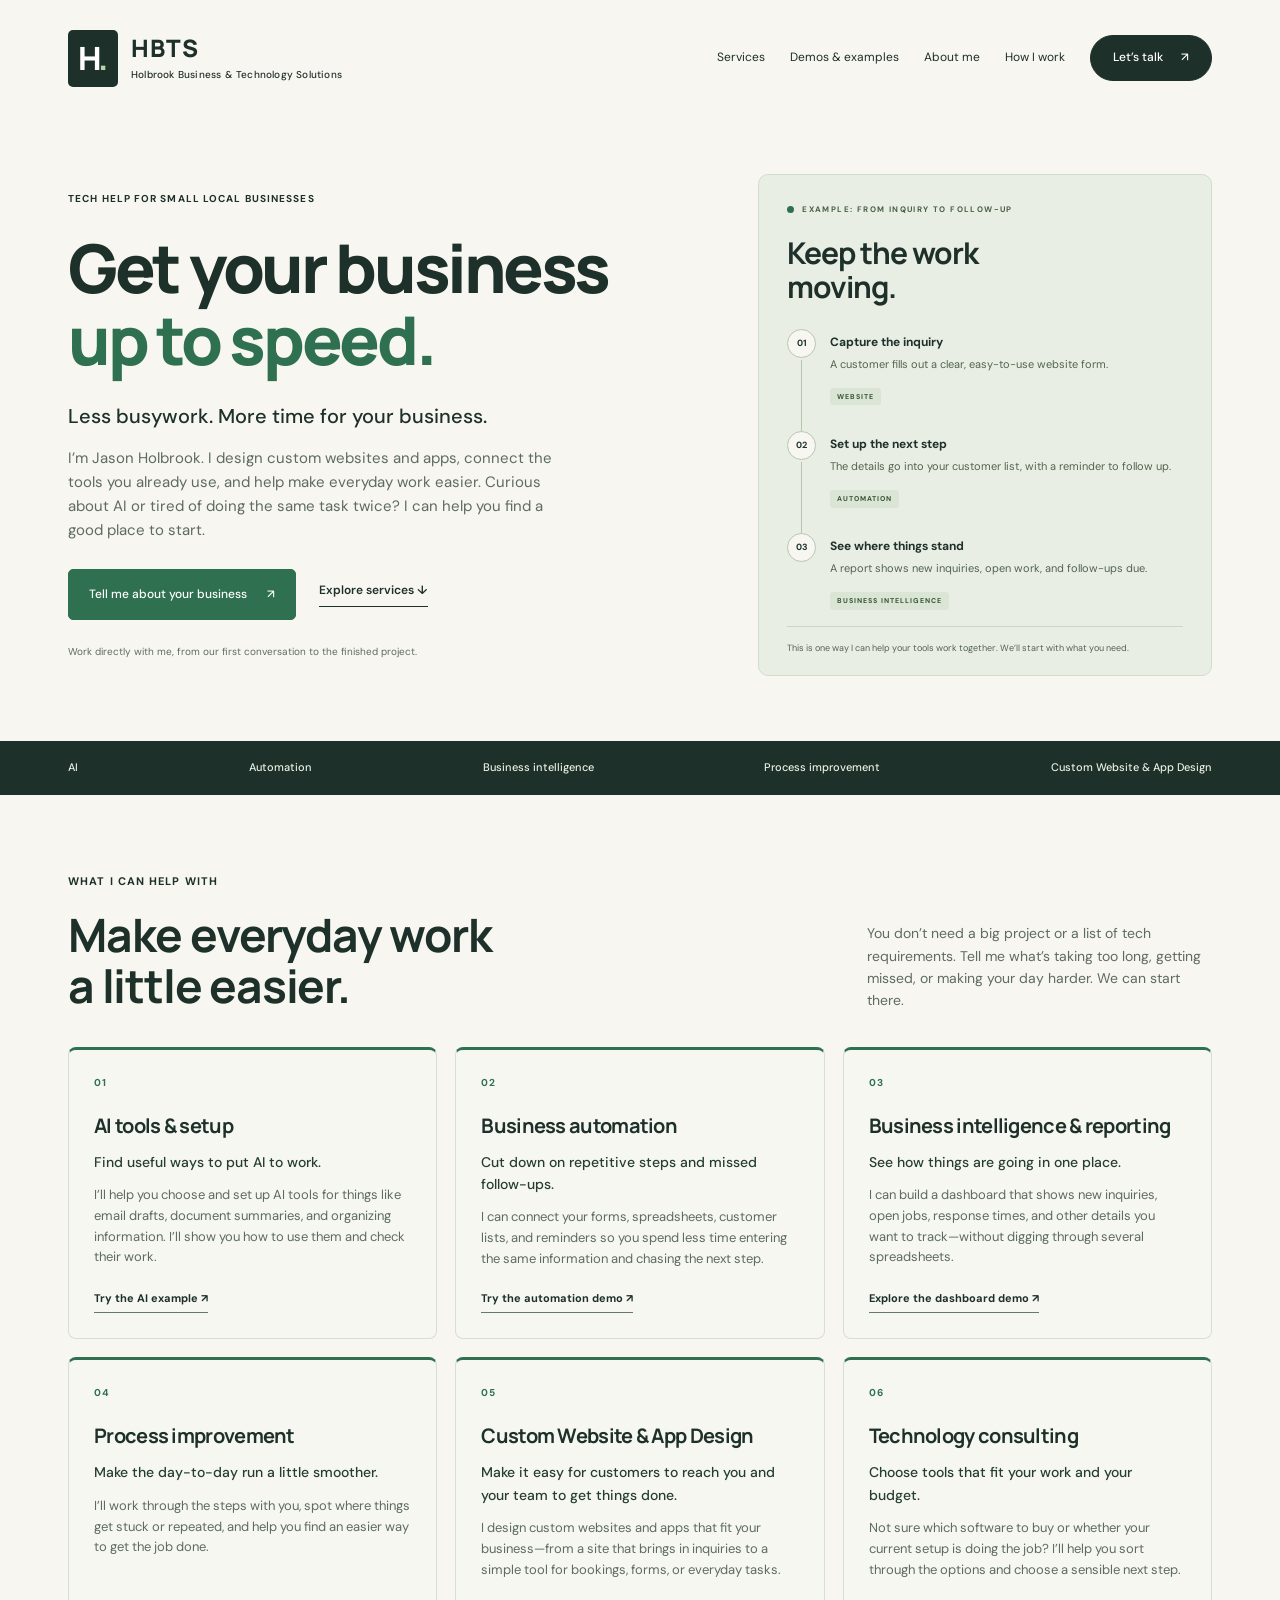
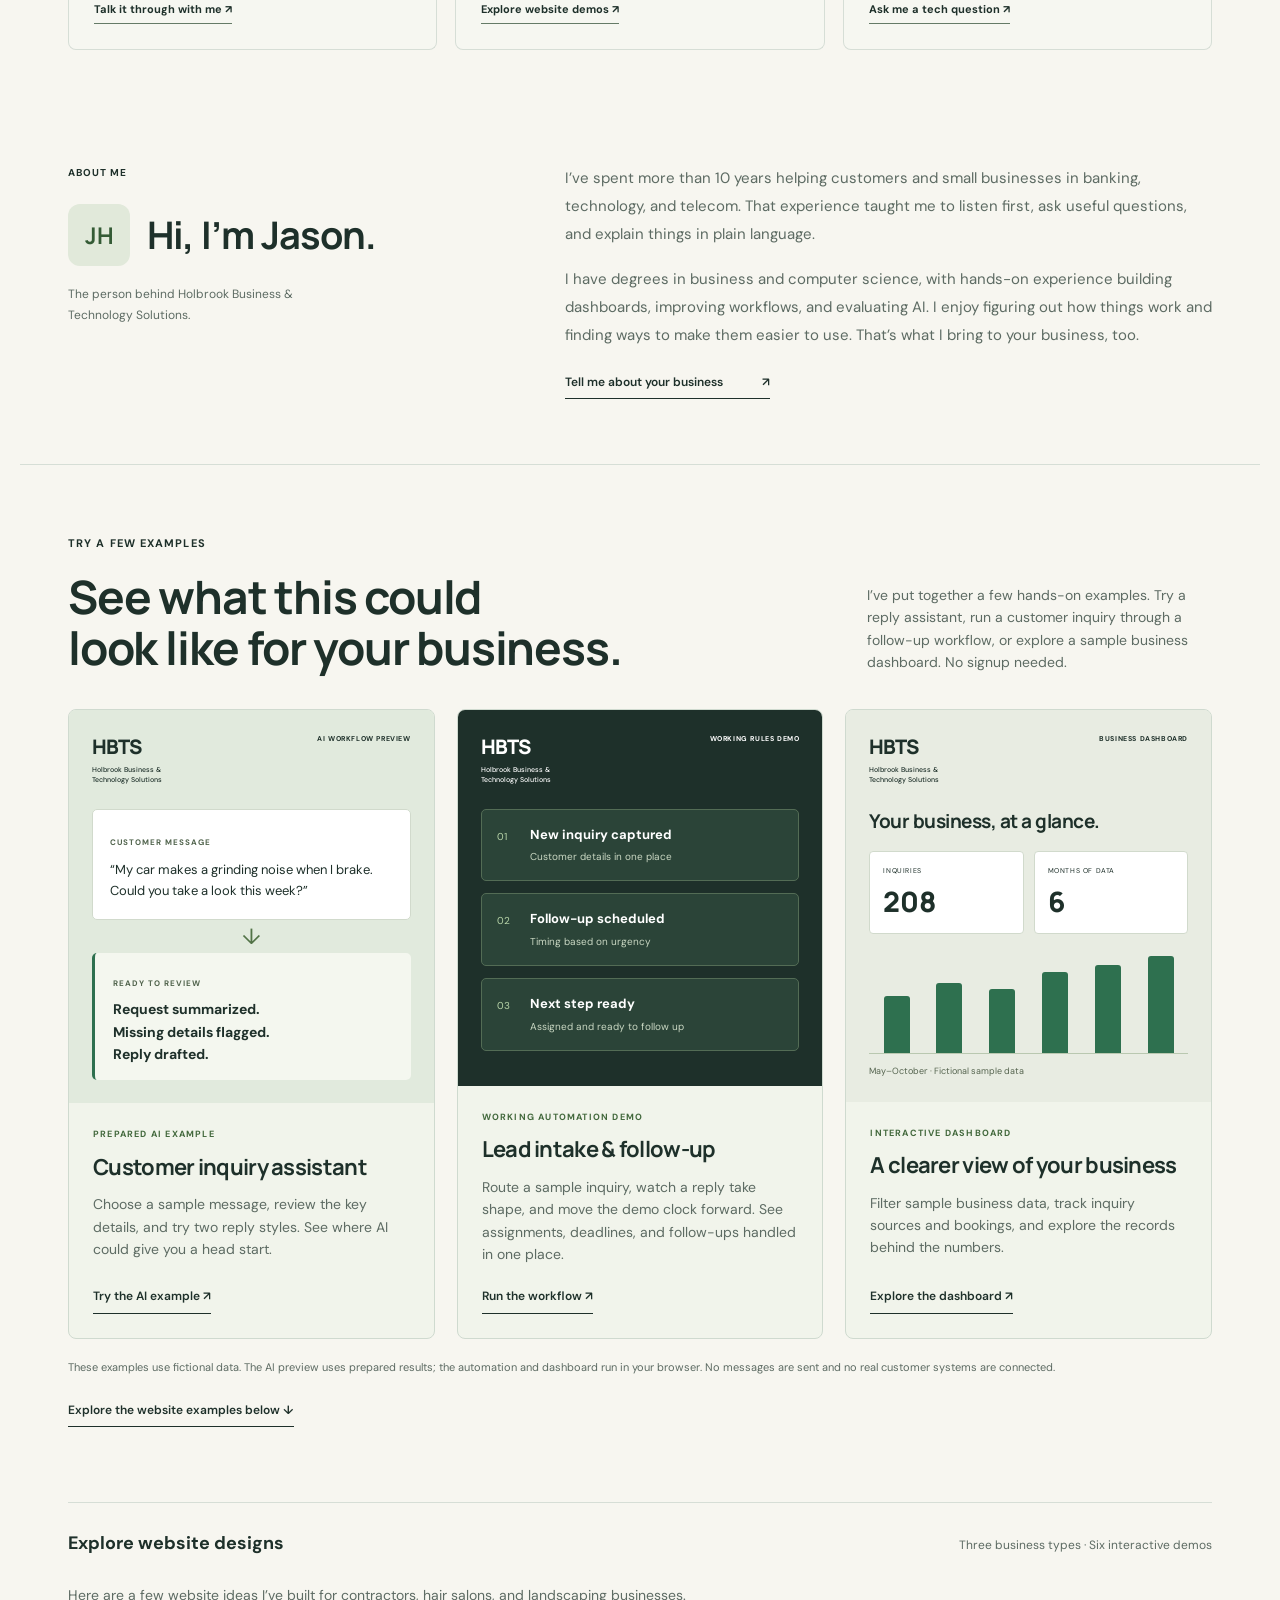
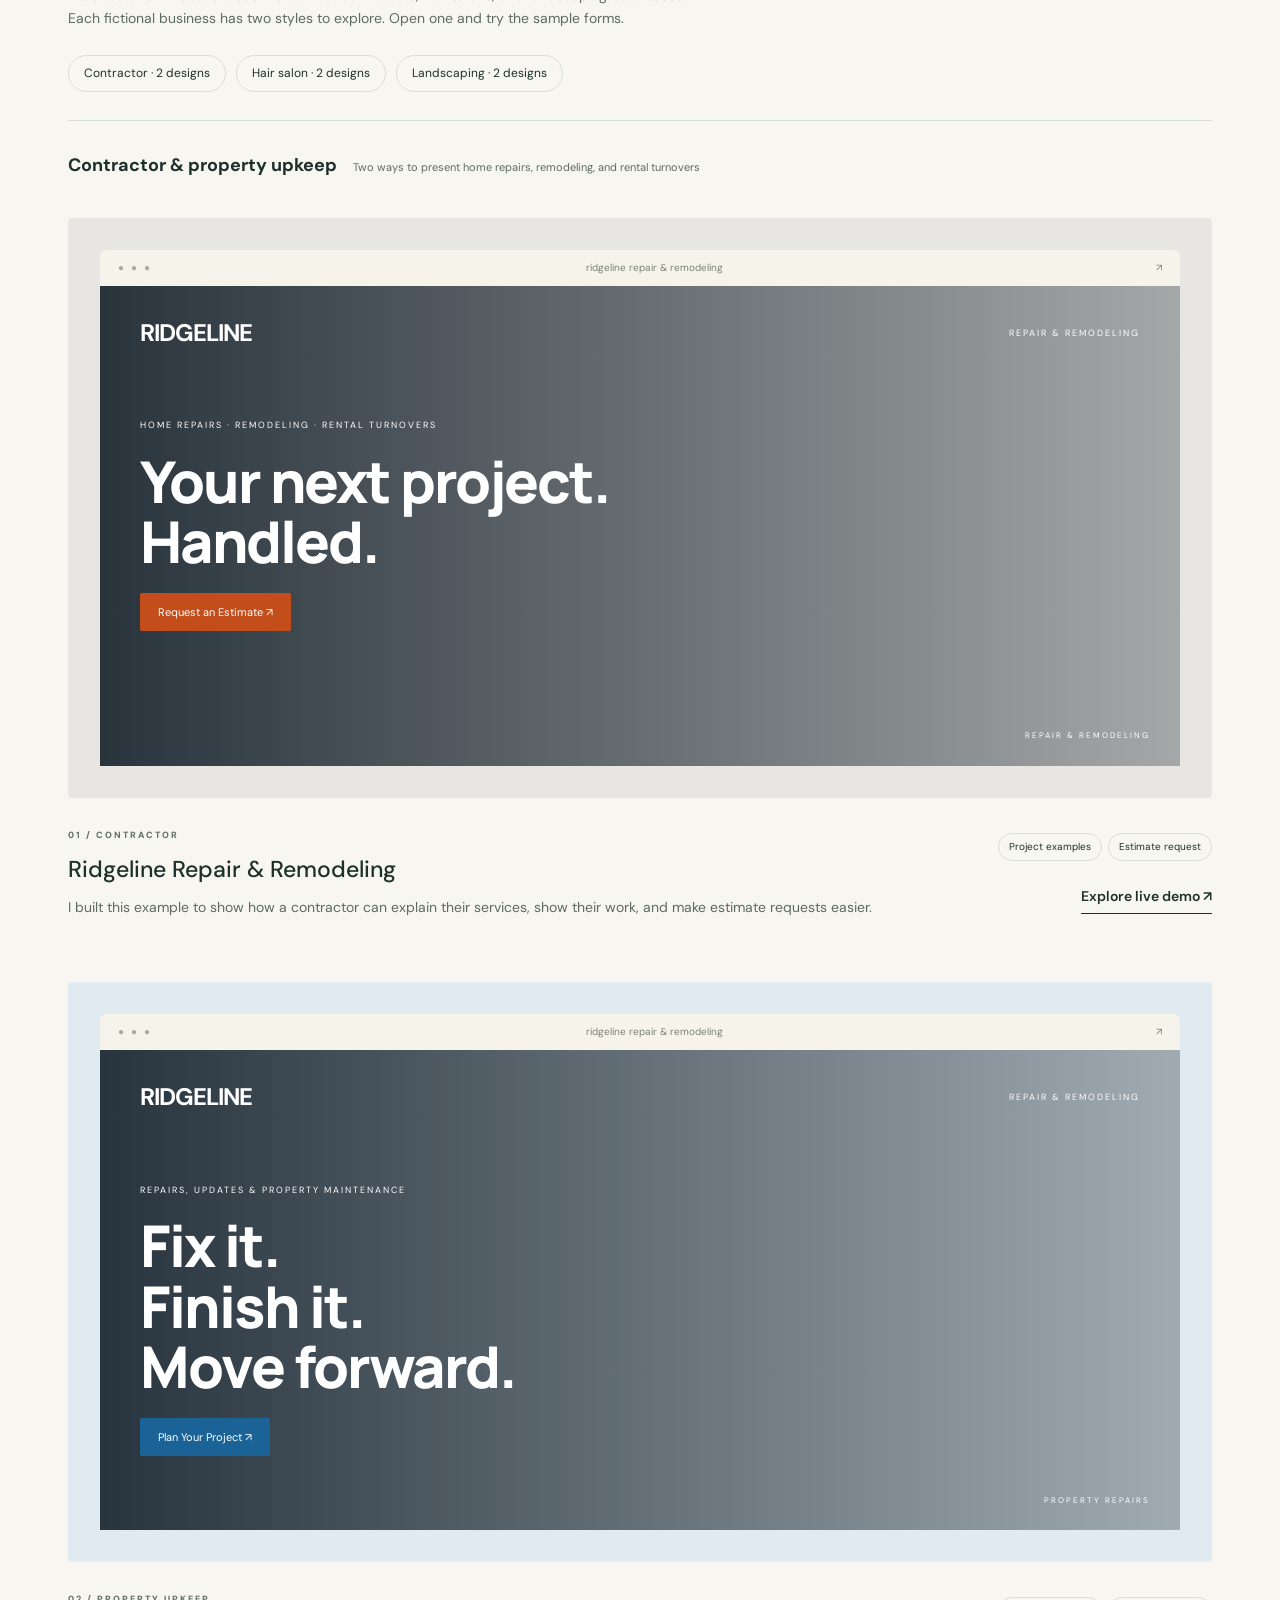
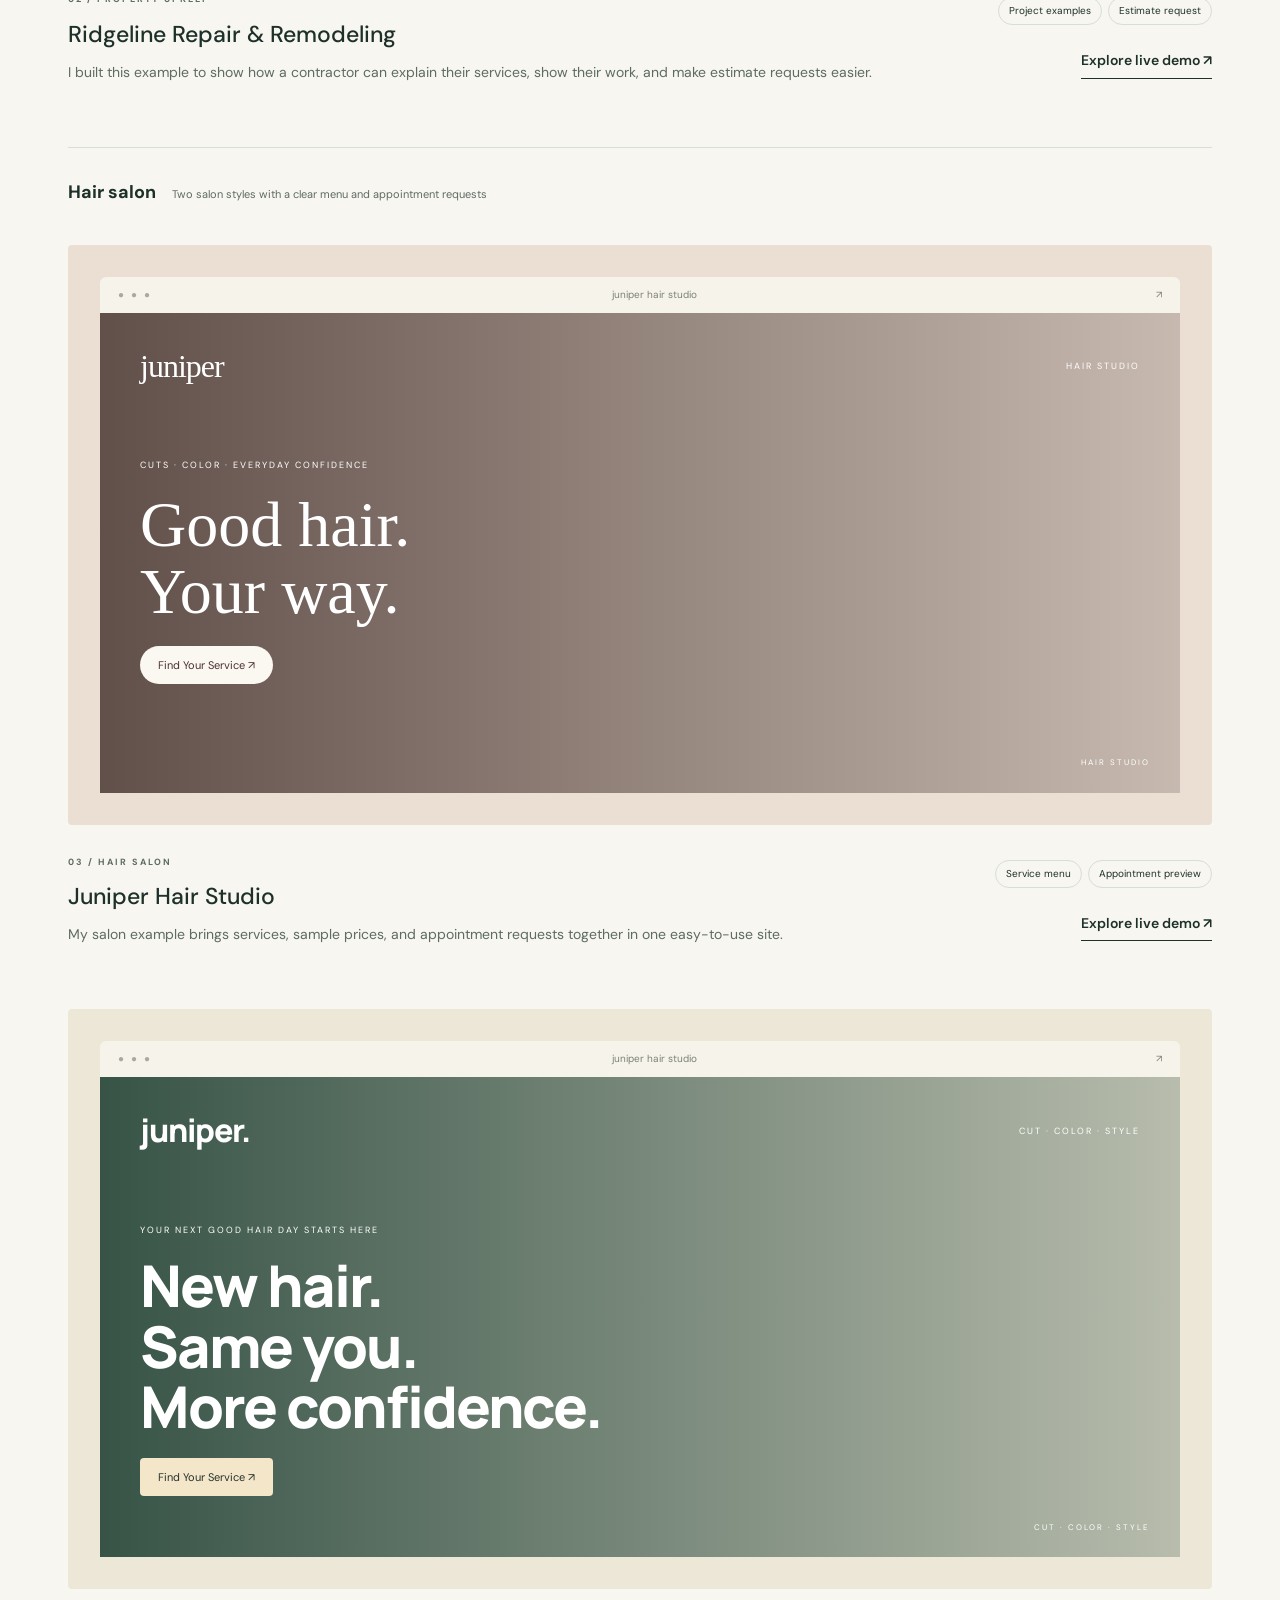
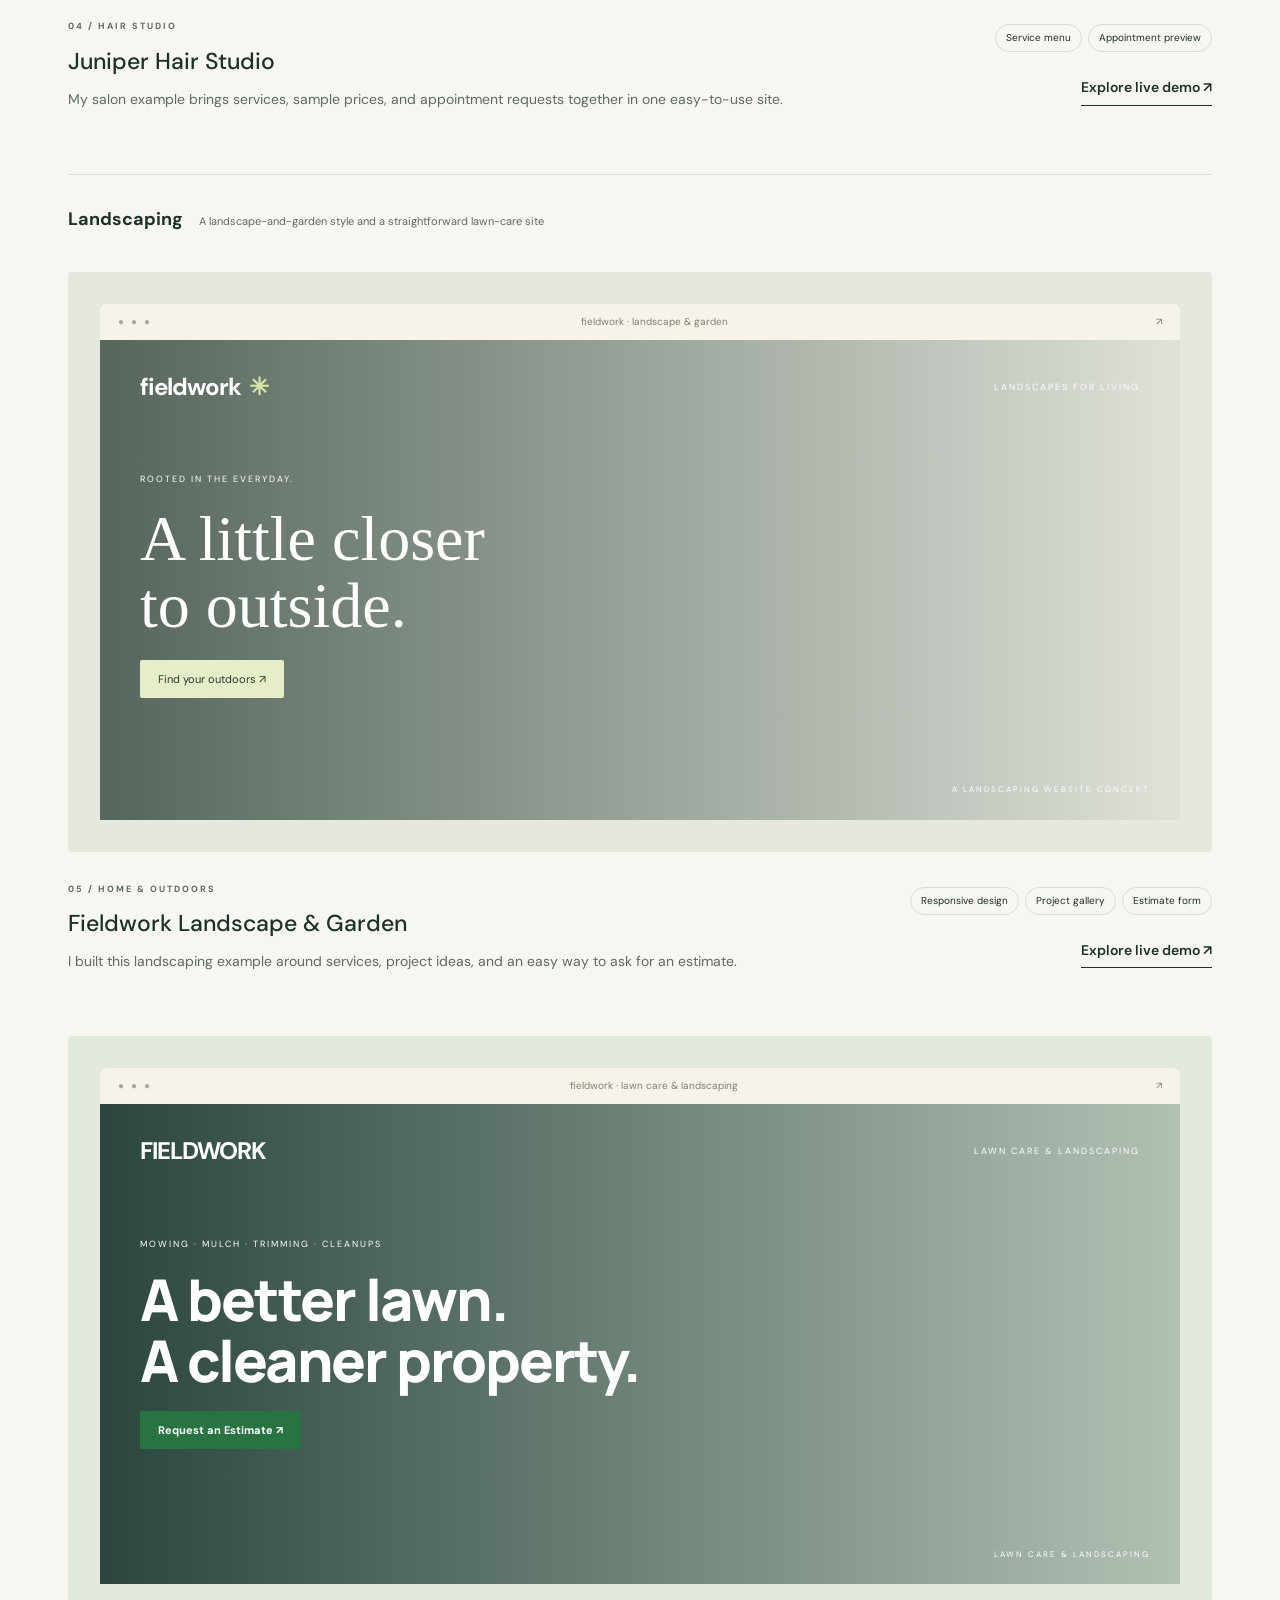
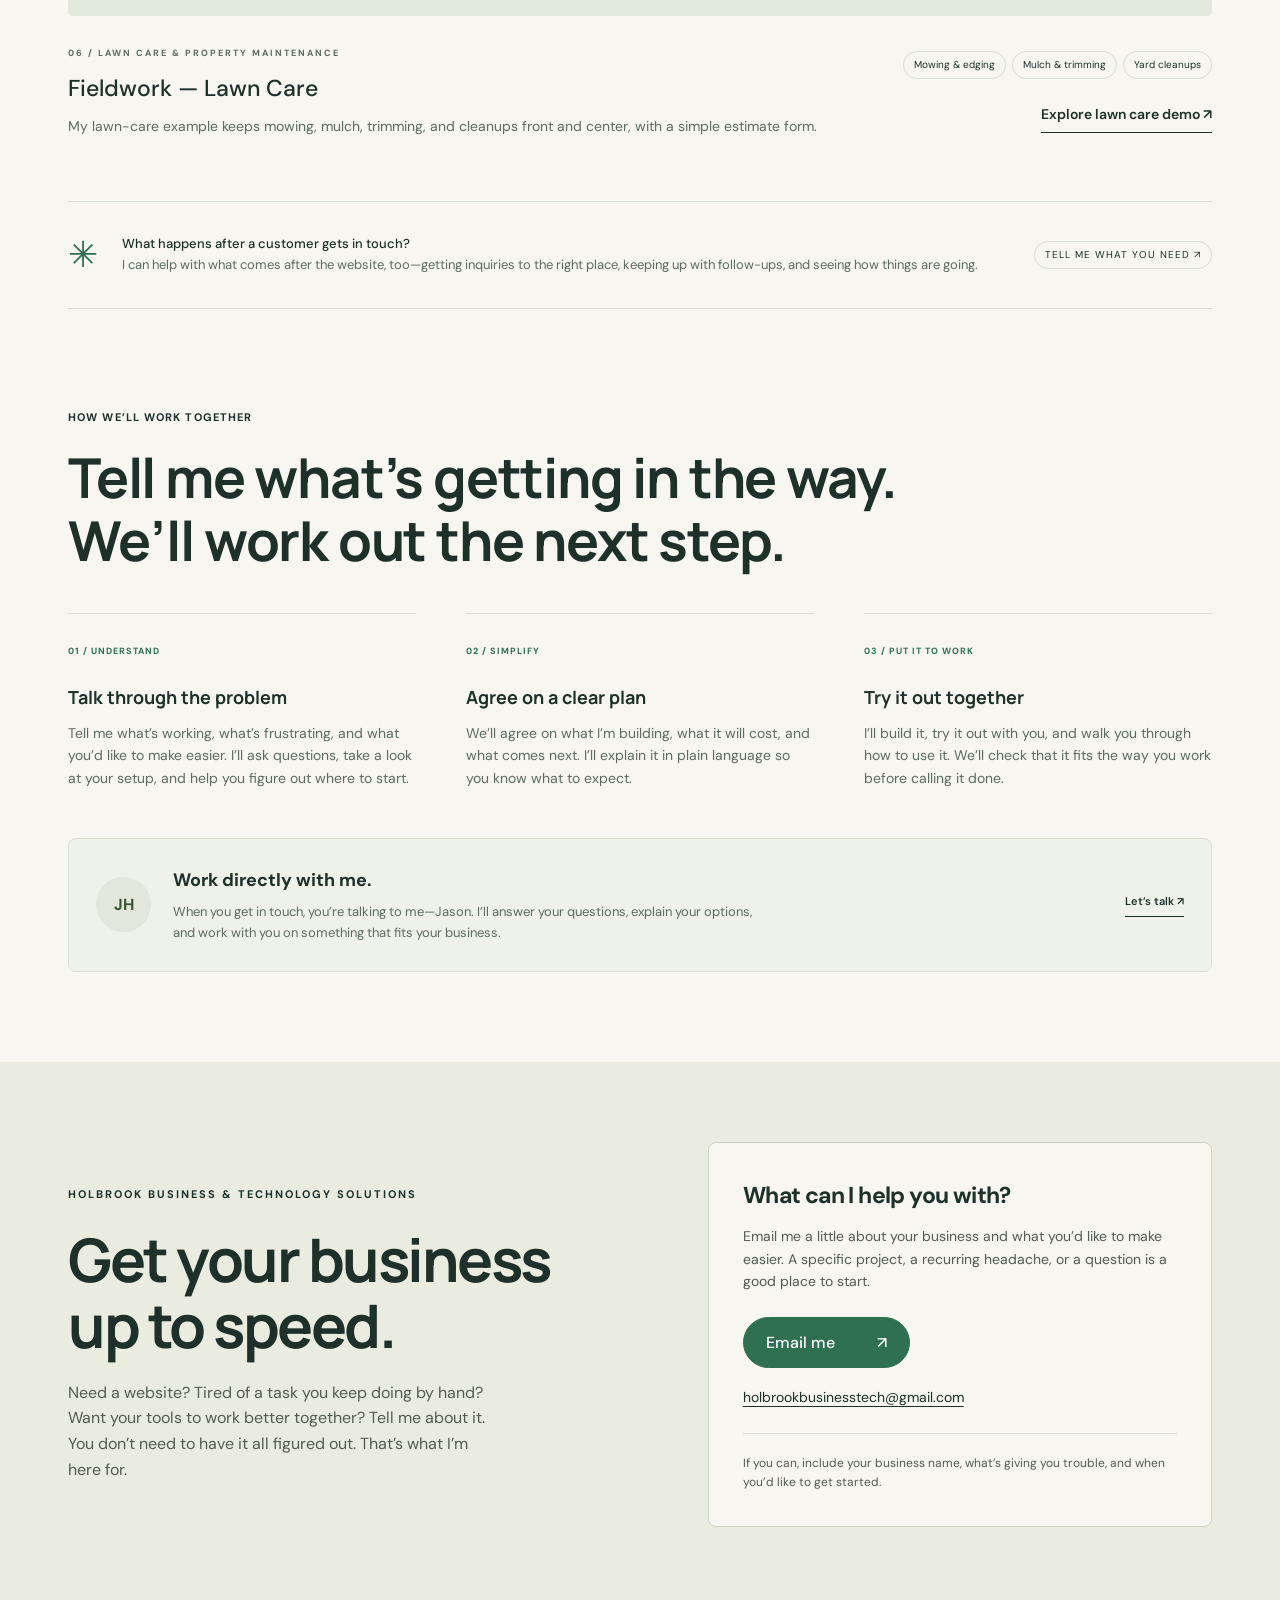
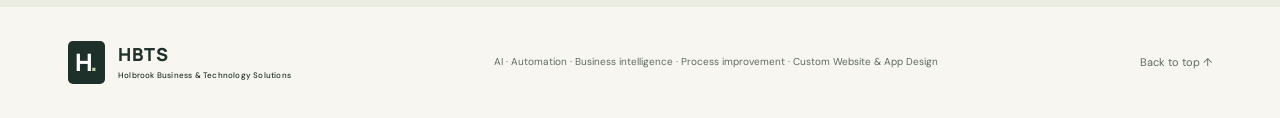
==== commit dfbd1d18: "Add a friendly closing to the contact introduction" ====
--- a/index.html
+++ b/index.html
@@ -1 +1 @@
-<!doctype html><html lang="en"><head><meta charset="utf-8"><meta name="viewport" content="width=device-width,initial-scale=1"><title>Holbrook Business &amp; Technology Solutions | Get your business up to speed</title><meta name="description" content="Practical AI, automation, business intelligence, process improvement, and custom website and app design for small local businesses. Work directly with me."><meta property="og:title" content="Holbrook Business &amp; Technology Solutions"><meta property="og:description" content="Get your business up to speed. Practical AI, automation, business intelligence, process improvement, and custom website and app design for small local businesses."><meta property="og:type" content="website"><meta property="og:url" content="https://holbrookbusinesstech.pages.dev/"><link rel="icon" href="favicon.svg" type="image/svg+xml"><link rel="stylesheet" href="style.css"><link rel="stylesheet" href="showcase.css"></head><body><a class="skip-link" href="#main">Skip to content</a><header class="nav wrap"><a class="brand-lockup" href="./" aria-label="Holbrook Business &amp; Technology Solutions home"><span class="brand-symbol" aria-hidden="true">H<span>.</span></span><span class="brand-name">HBTS<small>Holbrook Business &amp; Technology Solutions</small></span></a><nav aria-label="Main navigation"><a href="#services">Services</a><a href="#demos">Demos &amp; examples</a><a href="#about">About me</a><a href="#approach">How I work</a><a class="pill dark" href="#contact">Let’s talk <span aria-hidden="true">↗</span></a></nav></header><main id="main"><section class="intro wrap"><div class="hero-message"><p class="eyebrow">TECH HELP FOR SMALL LOCAL BUSINESSES</p><h1>Get your business<br><span>up to speed.</span></h1><p class="hero-description">Less busywork. More time for your business.</p><p class="hero-detail">I’m Jason Holbrook. I design custom websites and apps, connect the tools you already use, and help make everyday work easier. Curious about AI or tired of doing the same task twice? I can help you find a good place to start.</p><div class="hero-actions"><a class="pill dark" href="#contact">Tell me about your business <span aria-hidden="true">↗</span></a><a class="text-link" href="#services">Explore services ↓</a></div><p class="hero-byline">Work directly with me, from our first conversation to the finished project.</p></div><aside class="workflow-panel" aria-labelledby="workflow-title"><div class="workflow-top"><span class="status-dot" aria-hidden="true"></span> EXAMPLE: FROM INQUIRY TO FOLLOW-UP</div><h2 id="workflow-title">Keep the work<br>moving.</h2><ol class="workflow-list"><li><span class="workflow-number">01</span><div><strong>Capture the inquiry</strong><p>A customer fills out a clear, easy-to-use website form.</p><span class="workflow-tag">WEBSITE</span></div></li><li><span class="workflow-number">02</span><div><strong>Set up the next step</strong><p>The details go into your customer list, with a reminder to follow up.</p><span class="workflow-tag">AUTOMATION</span></div></li><li><span class="workflow-number">03</span><div><strong>See where things stand</strong><p>A report shows new inquiries, open work, and follow-ups due.</p><span class="workflow-tag">BUSINESS INTELLIGENCE</span></div></li></ol><p class="workflow-note">This is one way I can help your tools work together. We’ll start with what you need.</p></aside></section><div class="service-ribbon"><div class="wrap"><span>AI</span><span>Automation</span><span>Business intelligence</span><span>Process improvement</span><span>Custom Website &amp; App Design</span></div></div><section class="services-section wrap" id="services" aria-labelledby="services-title"><div class="business-section-heading"><div><p class="eyebrow">WHAT I CAN HELP WITH</p><h2 id="services-title">Make everyday work<br>a little easier.</h2></div><p>You don’t need a big project or a list of tech requirements. Tell me what’s taking too long, getting missed, or making your day harder. We can start there.</p></div><div class="services-grid"><article class="service-card"><span class="service-number">01</span><h3>AI tools &amp; setup</h3><p class="service-lead">Find useful ways to put AI to work.</p><p>I’ll help you choose and set up AI tools for things like email drafts, document summaries, and organizing information. I’ll show you how to use them and check their work.</p><a href="ai-demo/">Try the AI example <span aria-hidden="true">↗</span></a></article><article class="service-card"><span class="service-number">02</span><h3>Business automation</h3><p class="service-lead">Cut down on repetitive steps and missed follow-ups.</p><p>I can connect your forms, spreadsheets, customer lists, and reminders so you spend less time entering the same information and chasing the next step.</p><a href="automation-demo/">Try the automation demo <span aria-hidden="true">↗</span></a></article><article class="service-card"><span class="service-number">03</span><h3>Business intelligence &amp; reporting</h3><p class="service-lead">See how things are going in one place.</p><p>I can build a dashboard that shows new inquiries, open jobs, response times, and other details you want to track—without digging through several spreadsheets.</p><a href="bi-demo/">Explore the dashboard demo <span aria-hidden="true">↗</span></a></article><article class="service-card"><span class="service-number">04</span><h3>Process improvement</h3><p class="service-lead">Make the day-to-day run a little smoother.</p><p>I’ll work through the steps with you, spot where things get stuck or repeated, and help you find an easier way to get the job done.</p><a href="#contact">Talk it through with me <span aria-hidden="true">↗</span></a></article><article class="service-card"><span class="service-number">05</span><h3>Custom Website &amp; App Design</h3><p class="service-lead">Make it easy for customers to reach you and your team to get things done.</p><p>I design custom websites and apps that fit your business—from a site that brings in inquiries to a simple tool for bookings, forms, or everyday tasks.</p><a href="#work">Explore website demos <span aria-hidden="true">↗</span></a></article><article class="service-card"><span class="service-number">06</span><h3>Technology consulting</h3><p class="service-lead">Choose tools that fit your work and your budget.</p><p>Not sure which software to buy or whether your current setup is doing the job? I’ll help you sort through the options and choose a sensible next step.</p><a href="#contact">Ask me a tech question <span aria-hidden="true">↗</span></a></article></div></section><section class="about-section wrap" id="about" aria-labelledby="about-title"><div class="about-intro"><p class="eyebrow">ABOUT ME</p><div class="about-person"><span class="about-initials" aria-hidden="true">JH</span><h2 id="about-title">Hi, I’m Jason.</h2></div><p class="about-caption">The person behind Holbrook Business &amp; Technology Solutions.</p></div><div class="about-copy"><p>I’ve spent more than 10 years helping customers and small businesses in banking, technology, and telecom. That experience taught me to listen first, ask useful questions, and explain things in plain language.</p><p>I have degrees in business and computer science, with hands-on experience building dashboards, improving workflows, and evaluating AI. I enjoy figuring out how things work and finding ways to make them easier to use. That’s what I bring to your business, too.</p><a class="text-link" href="#contact">Tell me about your business <span aria-hidden="true">↗</span></a></div></section><section class="interactive-section wrap" id="demos" aria-labelledby="demos-title"><div class="business-section-heading"><div><p class="eyebrow">TRY A FEW EXAMPLES</p><h2 id="demos-title">See what this could<br>look like for your business.</h2></div><p>I’ve put together a few hands-on examples. Try a reply assistant, run a customer inquiry through a follow-up workflow, or explore a sample business dashboard. No signup needed.</p></div><div class="interactive-grid"><article class="interactive-card"><a class="lab-preview ai-preview" href="ai-demo/" aria-label="Open the AI inquiry assistant example"><div class="lab-preview-top"><strong>HBTS<small>Holbrook Business &amp;<br>Technology Solutions</small></strong><span>AI WORKFLOW PREVIEW</span></div><div class="sample-message"><span>CUSTOMER MESSAGE</span><p>“My car makes a grinding noise when I brake. Could you take a look this week?”</p></div><div class="sample-arrow" aria-hidden="true">↓</div><div class="sample-output"><span>READY TO REVIEW</span><strong>Request summarized.<br>Missing details flagged.<br>Reply drafted.</strong></div></a><div class="interactive-info"><span class="demo-type">PREPARED AI EXAMPLE</span><h3>Customer inquiry assistant</h3><p>Choose a sample message, review the key details, and try two reply styles. See where AI could give you a head start.</p><a class="text-link" href="ai-demo/">Try the AI example ↗</a></div></article><article class="interactive-card"><a class="lab-preview auto-preview" href="automation-demo/" aria-label="Open the lead and follow-up automation demo"><div class="lab-preview-top"><strong>HBTS<small>Holbrook Business &amp;<br>Technology Solutions</small></strong><span>WORKING RULES DEMO</span></div><div class="mini-flow"><div><span>01</span><strong>New inquiry captured</strong><small>Customer details in one place</small></div><div><span>02</span><strong>Follow-up scheduled</strong><small>Timing based on urgency</small></div><div><span>03</span><strong>Next step ready</strong><small>Assigned and ready to follow up</small></div></div></a><div class="interactive-info"><span class="demo-type">WORKING AUTOMATION DEMO</span><h3>Lead intake &amp; follow-up</h3><p>Route a sample inquiry, watch a reply take shape, and move the demo clock forward. See assignments, deadlines, and follow-ups handled in one place.</p><a class="text-link" href="automation-demo/">Run the workflow ↗</a></div></article><article class="interactive-card"><a class="lab-preview bi-preview" href="bi-demo/" aria-label="Open the interactive business dashboard"><div class="lab-preview-top"><strong>HBTS<small>Holbrook Business &amp;<br>Technology Solutions</small></strong><span>BUSINESS DASHBOARD</span></div><div class="mini-dashboard-title">Your business, at a glance.</div><div class="mini-kpis"><div><small>INQUIRIES</small><strong>208</strong></div><div><small>MONTHS OF DATA</small><strong>6</strong></div></div><div class="mini-chart" aria-hidden="true"><span style="height:59%"></span><span style="height:73%"></span><span style="height:66%"></span><span style="height:84%"></span><span style="height:91%"></span><span style="height:100%"></span></div><div class="mini-chart-caption">May–October · Fictional sample data</div></a><div class="interactive-info"><span class="demo-type">INTERACTIVE DASHBOARD</span><h3>A clearer view of your business</h3><p>Filter sample business data, track inquiry sources and bookings, and explore the records behind the numbers.</p><a class="text-link" href="bi-demo/">Explore the dashboard ↗</a></div></article></div><p class="demo-disclosure">These examples use fictional data. The AI preview uses prepared results; the automation and dashboard run in your browser. No messages are sent and no real customer systems are connected.</p><a class="text-link website-jump" href="#work">Explore the website examples below ↓</a></section><section class="work wrap" id="work"><div class="section-heading"><h2>Explore website designs</h2><span>Three business types · Six interactive demos</span></div><p class="work-description">Here are a few website ideas I’ve built for contractors, hair salons, and landscaping businesses. Each fictional business has two styles to explore. Open one and try the sample forms.</p><nav class="design-nav" aria-label="Browse business types"><a href="#contractor-designs">Contractor · 2 designs</a><a href="#salon-designs">Hair salon · 2 designs</a><a href="#landscaping-designs">Landscaping · 2 designs</a></nav><h3 class="category-heading" id="contractor-designs">Contractor & property upkeep<span>Two ways to present home repairs, remodeling, and rental turnovers</span></h3><a class="project-preview builder-preview" href="contractor/" aria-label="Explore Ridgeline Repair & Remodeling design 01"><div class="browser-bar"><span>● ● ●</span><span>ridgeline repair & remodeling</span><span>↗</span></div><div class="preview-scene" style="--preview-image:url('https://images.unsplash.com/photo-1503387762-592deb58ef4e?auto=format&fit=crop&w=1600&q=85')"><div class="mini-nav"><strong>RIDGELINE</strong><span>REPAIR & REMODELING</span></div><div class="preview-copy"><small>HOME REPAIRS · REMODELING · RENTAL TURNOVERS</small><h3>Your next project.<br>Handled.</h3><span class="preview-button">Request an Estimate ↗</span></div><span class="image-label">REPAIR &amp; REMODELING</span></div></a><div class="project-info"><div><p class="eyebrow">01 / CONTRACTOR</p><h3>Ridgeline Repair & Remodeling</h3><p>I built this example to show how a contractor can explain their services, show their work, and make estimate requests easier.</p></div><div><div class="tags"><span>Project examples</span><span>Estimate request</span></div><a class="text-link" href="contractor/">Explore live demo ↗</a></div></div><a class="project-preview builder-preview variant-two" href="contractor-modern/" aria-label="Explore Ridgeline Repair & Remodeling design 02"><div class="browser-bar"><span>● ● ●</span><span>ridgeline repair & remodeling</span><span>↗</span></div><div class="preview-scene" style="--preview-image:url('https://images.unsplash.com/photo-1600585154340-be6161a56a0c?auto=format&fit=crop&w=1600&q=85')"><div class="mini-nav"><strong>RIDGELINE</strong><span>REPAIR & REMODELING</span></div><div class="preview-copy"><small>REPAIRS, UPDATES & PROPERTY MAINTENANCE</small><h3>Fix it.<br>Finish it.<br>Move forward.</h3><span class="preview-button">Plan Your Project ↗</span></div><span class="image-label">PROPERTY REPAIRS</span></div></a><div class="project-info"><div><p class="eyebrow">02 / PROPERTY UPKEEP</p><h3>Ridgeline Repair & Remodeling</h3><p>I built this example to show how a contractor can explain their services, show their work, and make estimate requests easier.</p></div><div><div class="tags"><span>Project examples</span><span>Estimate request</span></div><a class="text-link" href="contractor-modern/">Explore live demo ↗</a></div></div><h3 class="category-heading" id="salon-designs">Hair salon<span>Two salon styles with a clear menu and appointment requests</span></h3><a class="project-preview salon-preview" href="salon/" aria-label="Explore Juniper Hair Studio design 01"><div class="browser-bar"><span>● ● ●</span><span>juniper hair studio</span><span>↗</span></div><div class="preview-scene" style="--preview-image:url('https://images.unsplash.com/photo-1560066984-138dadb4c035?auto=format&fit=crop&w=1600&q=85')"><div class="mini-nav"><strong>juniper</strong><span>HAIR STUDIO</span></div><div class="preview-copy"><small>CUTS · COLOR · EVERYDAY CONFIDENCE</small><h3>Good hair.<br>Your way.</h3><span class="preview-button">Find Your Service ↗</span></div><span class="image-label">HAIR STUDIO</span></div></a><div class="project-info"><div><p class="eyebrow">03 / HAIR SALON</p><h3>Juniper Hair Studio</h3><p>My salon example brings services, sample prices, and appointment requests together in one easy-to-use site.</p></div><div><div class="tags"><span>Service menu</span><span>Appointment preview</span></div><a class="text-link" href="salon/">Explore live demo ↗</a></div></div><a class="project-preview salon-preview variant-two" href="salon-modern/" aria-label="Explore Juniper Hair Studio design 02"><div class="browser-bar"><span>● ● ●</span><span>juniper hair studio</span><span>↗</span></div><div class="preview-scene" style="--preview-image:url('https://images.unsplash.com/photo-1521590832167-7bcbfaa6381f?auto=format&fit=crop&w=1600&q=85')"><div class="mini-nav"><strong>juniper.</strong><span>CUT · COLOR · STYLE</span></div><div class="preview-copy"><small>YOUR NEXT GOOD HAIR DAY STARTS HERE</small><h3>New hair.<br>Same you.<br>More confidence.</h3><span class="preview-button">Find Your Service ↗</span></div><span class="image-label">CUT · COLOR · STYLE</span></div></a><div class="project-info"><div><p class="eyebrow">04 / HAIR STUDIO</p><h3>Juniper Hair Studio</h3><p>My salon example brings services, sample prices, and appointment requests together in one easy-to-use site.</p></div><div><div class="tags"><span>Service menu</span><span>Appointment preview</span></div><a class="text-link" href="salon-modern/">Explore live demo ↗</a></div></div><h3 class="category-heading" id="landscaping-designs">Landscaping<span>A landscape-and-garden style and a straightforward lawn-care site</span></h3><a class="project-preview" href="landscaping/" aria-label="Explore the Fieldwork landscaping demo"><div class="browser-bar"><span>● ● ●</span><span>fieldwork · landscape & garden</span><span>↗</span></div><div class="preview-scene"><div class="mini-nav"><strong>fieldwork<span>✳</span></strong><span>LANDSCAPES FOR LIVING</span></div><div class="preview-copy"><small>ROOTED IN THE EVERYDAY.</small><h3>A little closer<br>to outside.</h3><span class="preview-button">Find your outdoors ↗</span></div><span class="image-label">A LANDSCAPING WEBSITE CONCEPT</span></div></a><div class="project-info"><div><p class="eyebrow">05 / HOME & OUTDOORS</p><h3>Fieldwork Landscape & Garden</h3><p>I built this landscaping example around services, project ideas, and an easy way to ask for an estimate.</p></div><div><div class="tags"><span>Responsive design</span><span>Project gallery</span><span>Estimate form</span></div><a class="text-link" href="landscaping/">Explore live demo ↗</a></div></div><a class="project-preview pro-preview" href="landscaping-pro/" aria-label="Explore the lawn care website design"><div class="browser-bar"><span>● ● ●</span><span>fieldwork · lawn care & landscaping</span><span>↗</span></div><div class="preview-scene"><div class="mini-nav"><strong>FIELDWORK</strong><span>LAWN CARE & LANDSCAPING</span></div><div class="preview-copy"><small>MOWING · MULCH · TRIMMING · CLEANUPS</small><h3>A better lawn.<br>A cleaner property.</h3><span class="preview-button">Request an Estimate ↗</span></div><span class="image-label">LAWN CARE &amp; LANDSCAPING</span></div></a><div class="project-info"><div><p class="eyebrow">06 / LAWN CARE & PROPERTY MAINTENANCE</p><h3>Fieldwork — Lawn Care</h3><p>My lawn-care example keeps mowing, mulch, trimming, and cleanups front and center, with a simple estimate form.</p></div><div><div class="tags"><span>Mowing & edging</span><span>Mulch & trimming</span><span>Yard cleanups</span></div><a class="text-link" href="landscaping-pro/">Explore lawn care demo ↗</a></div></div><div class="collection-note"><span>✳</span><p><strong>What happens after a customer gets in touch?</strong><br>I can help with what comes after the website, too—getting inquiries to the right place, keeping up with follow-ups, and seeing how things are going.</p><a class="outline-label" href="#contact">TELL ME WHAT YOU NEED ↗</a></div></section><section class="approach wrap" id="approach"><p class="eyebrow">HOW WE’LL WORK TOGETHER</p><h2>Tell me what’s getting in the way.<br>We’ll work out the next step.</h2><div class="principles"><article><span>01 / UNDERSTAND</span><h3>Talk through the problem</h3><p>Tell me what’s working, what’s frustrating, and what you’d like to make easier. I’ll ask questions, take a look at your setup, and help you figure out where to start.</p></article><article><span>02 / SIMPLIFY</span><h3>Agree on a clear plan</h3><p>We’ll agree on what I’m building, what it will cost, and what comes next. I’ll explain it in plain language so you know what to expect.</p></article><article><span>03 / PUT IT TO WORK</span><h3>Try it out together</h3><p>I’ll build it, try it out with you, and walk you through how to use it. We’ll check that it fits the way you work before calling it done.</p></article></div><div class="founder-note"><span class="founder-initials" aria-hidden="true">JH</span><div><h3>Work directly with me.</h3><p>When you get in touch, you’re talking to me—Jason. I’ll answer your questions, explain your options, and work with you on something that fits your business.</p></div><a class="text-link" href="#contact">Let’s talk ↗</a></div></section><section class="contact-section" id="contact" aria-labelledby="contact-title"><div class="wrap contact-layout"><div><p class="eyebrow">HOLBROOK BUSINESS &amp; TECHNOLOGY SOLUTIONS</p><h2 id="contact-title">Get your business<br>up to speed.</h2><p class="contact-intro">Need a website? Tired of a task you keep doing by hand? Want your tools to work better together? Tell me about it. You don’t need to have the answer figured out.</p></div><div class="contact-card"><h3>What can I help you with?</h3><p>Email me a little about your business and what you’d like to make easier. A specific project, a recurring headache, or a question is a good place to start.</p><a class="pill dark" href="mailto:holbrookbusinesstech@gmail.com?subject=Business%20technology%20inquiry">Email me <span aria-hidden="true">↗</span></a><a class="contact-email" href="mailto:holbrookbusinesstech@gmail.com">holbrookbusinesstech@gmail.com</a><p class="contact-hint">If you can, include your business name, what’s giving you trouble, and when you’d like to get started.</p></div></div></section></main><footer class="wrap"><a class="brand-lockup" href="./" aria-label="Holbrook Business &amp; Technology Solutions home"><span class="brand-symbol" aria-hidden="true">H<span>.</span></span><span class="brand-name">HBTS<small>Holbrook Business &amp; Technology Solutions</small></span></a><span>AI · Automation · Business intelligence · Process improvement · Custom Website &amp; App Design</span><a href="#">Back to top ↑</a></footer></body></html>
+<!doctype html><html lang="en"><head><meta charset="utf-8"><meta name="viewport" content="width=device-width,initial-scale=1"><title>Holbrook Business &amp; Technology Solutions | Get your business up to speed</title><meta name="description" content="Practical AI, automation, business intelligence, process improvement, and custom website and app design for small local businesses. Work directly with me."><meta property="og:title" content="Holbrook Business &amp; Technology Solutions"><meta property="og:description" content="Get your business up to speed. Practical AI, automation, business intelligence, process improvement, and custom website and app design for small local businesses."><meta property="og:type" content="website"><meta property="og:url" content="https://holbrookbusinesstech.pages.dev/"><link rel="icon" href="favicon.svg" type="image/svg+xml"><link rel="stylesheet" href="style.css"><link rel="stylesheet" href="showcase.css"></head><body><a class="skip-link" href="#main">Skip to content</a><header class="nav wrap"><a class="brand-lockup" href="./" aria-label="Holbrook Business &amp; Technology Solutions home"><span class="brand-symbol" aria-hidden="true">H<span>.</span></span><span class="brand-name">HBTS<small>Holbrook Business &amp; Technology Solutions</small></span></a><nav aria-label="Main navigation"><a href="#services">Services</a><a href="#demos">Demos &amp; examples</a><a href="#about">About me</a><a href="#approach">How I work</a><a class="pill dark" href="#contact">Let’s talk <span aria-hidden="true">↗</span></a></nav></header><main id="main"><section class="intro wrap"><div class="hero-message"><p class="eyebrow">TECH HELP FOR SMALL LOCAL BUSINESSES</p><h1>Get your business<br><span>up to speed.</span></h1><p class="hero-description">Less busywork. More time for your business.</p><p class="hero-detail">I’m Jason Holbrook. I design custom websites and apps, connect the tools you already use, and help make everyday work easier. Curious about AI or tired of doing the same task twice? I can help you find a good place to start.</p><div class="hero-actions"><a class="pill dark" href="#contact">Tell me about your business <span aria-hidden="true">↗</span></a><a class="text-link" href="#services">Explore services ↓</a></div><p class="hero-byline">Work directly with me, from our first conversation to the finished project.</p></div><aside class="workflow-panel" aria-labelledby="workflow-title"><div class="workflow-top"><span class="status-dot" aria-hidden="true"></span> EXAMPLE: FROM INQUIRY TO FOLLOW-UP</div><h2 id="workflow-title">Keep the work<br>moving.</h2><ol class="workflow-list"><li><span class="workflow-number">01</span><div><strong>Capture the inquiry</strong><p>A customer fills out a clear, easy-to-use website form.</p><span class="workflow-tag">WEBSITE</span></div></li><li><span class="workflow-number">02</span><div><strong>Set up the next step</strong><p>The details go into your customer list, with a reminder to follow up.</p><span class="workflow-tag">AUTOMATION</span></div></li><li><span class="workflow-number">03</span><div><strong>See where things stand</strong><p>A report shows new inquiries, open work, and follow-ups due.</p><span class="workflow-tag">BUSINESS INTELLIGENCE</span></div></li></ol><p class="workflow-note">This is one way I can help your tools work together. We’ll start with what you need.</p></aside></section><div class="service-ribbon"><div class="wrap"><span>AI</span><span>Automation</span><span>Business intelligence</span><span>Process improvement</span><span>Custom Website &amp; App Design</span></div></div><section class="services-section wrap" id="services" aria-labelledby="services-title"><div class="business-section-heading"><div><p class="eyebrow">WHAT I CAN HELP WITH</p><h2 id="services-title">Make everyday work<br>a little easier.</h2></div><p>You don’t need a big project or a list of tech requirements. Tell me what’s taking too long, getting missed, or making your day harder. We can start there.</p></div><div class="services-grid"><article class="service-card"><span class="service-number">01</span><h3>AI tools &amp; setup</h3><p class="service-lead">Find useful ways to put AI to work.</p><p>I’ll help you choose and set up AI tools for things like email drafts, document summaries, and organizing information. I’ll show you how to use them and check their work.</p><a href="ai-demo/">Try the AI example <span aria-hidden="true">↗</span></a></article><article class="service-card"><span class="service-number">02</span><h3>Business automation</h3><p class="service-lead">Cut down on repetitive steps and missed follow-ups.</p><p>I can connect your forms, spreadsheets, customer lists, and reminders so you spend less time entering the same information and chasing the next step.</p><a href="automation-demo/">Try the automation demo <span aria-hidden="true">↗</span></a></article><article class="service-card"><span class="service-number">03</span><h3>Business intelligence &amp; reporting</h3><p class="service-lead">See how things are going in one place.</p><p>I can build a dashboard that shows new inquiries, open jobs, response times, and other details you want to track—without digging through several spreadsheets.</p><a href="bi-demo/">Explore the dashboard demo <span aria-hidden="true">↗</span></a></article><article class="service-card"><span class="service-number">04</span><h3>Process improvement</h3><p class="service-lead">Make the day-to-day run a little smoother.</p><p>I’ll work through the steps with you, spot where things get stuck or repeated, and help you find an easier way to get the job done.</p><a href="#contact">Talk it through with me <span aria-hidden="true">↗</span></a></article><article class="service-card"><span class="service-number">05</span><h3>Custom Website &amp; App Design</h3><p class="service-lead">Make it easy for customers to reach you and your team to get things done.</p><p>I design custom websites and apps that fit your business—from a site that brings in inquiries to a simple tool for bookings, forms, or everyday tasks.</p><a href="#work">Explore website demos <span aria-hidden="true">↗</span></a></article><article class="service-card"><span class="service-number">06</span><h3>Technology consulting</h3><p class="service-lead">Choose tools that fit your work and your budget.</p><p>Not sure which software to buy or whether your current setup is doing the job? I’ll help you sort through the options and choose a sensible next step.</p><a href="#contact">Ask me a tech question <span aria-hidden="true">↗</span></a></article></div></section><section class="about-section wrap" id="about" aria-labelledby="about-title"><div class="about-intro"><p class="eyebrow">ABOUT ME</p><div class="about-person"><span class="about-initials" aria-hidden="true">JH</span><h2 id="about-title">Hi, I’m Jason.</h2></div><p class="about-caption">The person behind Holbrook Business &amp; Technology Solutions.</p></div><div class="about-copy"><p>I’ve spent more than 10 years helping customers and small businesses in banking, technology, and telecom. That experience taught me to listen first, ask useful questions, and explain things in plain language.</p><p>I have degrees in business and computer science, with hands-on experience building dashboards, improving workflows, and evaluating AI. I enjoy figuring out how things work and finding ways to make them easier to use. That’s what I bring to your business, too.</p><a class="text-link" href="#contact">Tell me about your business <span aria-hidden="true">↗</span></a></div></section><section class="interactive-section wrap" id="demos" aria-labelledby="demos-title"><div class="business-section-heading"><div><p class="eyebrow">TRY A FEW EXAMPLES</p><h2 id="demos-title">See what this could<br>look like for your business.</h2></div><p>I’ve put together a few hands-on examples. Try a reply assistant, run a customer inquiry through a follow-up workflow, or explore a sample business dashboard. No signup needed.</p></div><div class="interactive-grid"><article class="interactive-card"><a class="lab-preview ai-preview" href="ai-demo/" aria-label="Open the AI inquiry assistant example"><div class="lab-preview-top"><strong>HBTS<small>Holbrook Business &amp;<br>Technology Solutions</small></strong><span>AI WORKFLOW PREVIEW</span></div><div class="sample-message"><span>CUSTOMER MESSAGE</span><p>“My car makes a grinding noise when I brake. Could you take a look this week?”</p></div><div class="sample-arrow" aria-hidden="true">↓</div><div class="sample-output"><span>READY TO REVIEW</span><strong>Request summarized.<br>Missing details flagged.<br>Reply drafted.</strong></div></a><div class="interactive-info"><span class="demo-type">PREPARED AI EXAMPLE</span><h3>Customer inquiry assistant</h3><p>Choose a sample message, review the key details, and try two reply styles. See where AI could give you a head start.</p><a class="text-link" href="ai-demo/">Try the AI example ↗</a></div></article><article class="interactive-card"><a class="lab-preview auto-preview" href="automation-demo/" aria-label="Open the lead and follow-up automation demo"><div class="lab-preview-top"><strong>HBTS<small>Holbrook Business &amp;<br>Technology Solutions</small></strong><span>WORKING RULES DEMO</span></div><div class="mini-flow"><div><span>01</span><strong>New inquiry captured</strong><small>Customer details in one place</small></div><div><span>02</span><strong>Follow-up scheduled</strong><small>Timing based on urgency</small></div><div><span>03</span><strong>Next step ready</strong><small>Assigned and ready to follow up</small></div></div></a><div class="interactive-info"><span class="demo-type">WORKING AUTOMATION DEMO</span><h3>Lead intake &amp; follow-up</h3><p>Route a sample inquiry, watch a reply take shape, and move the demo clock forward. See assignments, deadlines, and follow-ups handled in one place.</p><a class="text-link" href="automation-demo/">Run the workflow ↗</a></div></article><article class="interactive-card"><a class="lab-preview bi-preview" href="bi-demo/" aria-label="Open the interactive business dashboard"><div class="lab-preview-top"><strong>HBTS<small>Holbrook Business &amp;<br>Technology Solutions</small></strong><span>BUSINESS DASHBOARD</span></div><div class="mini-dashboard-title">Your business, at a glance.</div><div class="mini-kpis"><div><small>INQUIRIES</small><strong>208</strong></div><div><small>MONTHS OF DATA</small><strong>6</strong></div></div><div class="mini-chart" aria-hidden="true"><span style="height:59%"></span><span style="height:73%"></span><span style="height:66%"></span><span style="height:84%"></span><span style="height:91%"></span><span style="height:100%"></span></div><div class="mini-chart-caption">May–October · Fictional sample data</div></a><div class="interactive-info"><span class="demo-type">INTERACTIVE DASHBOARD</span><h3>A clearer view of your business</h3><p>Filter sample business data, track inquiry sources and bookings, and explore the records behind the numbers.</p><a class="text-link" href="bi-demo/">Explore the dashboard ↗</a></div></article></div><p class="demo-disclosure">These examples use fictional data. The AI preview uses prepared results; the automation and dashboard run in your browser. No messages are sent and no real customer systems are connected.</p><a class="text-link website-jump" href="#work">Explore the website examples below ↓</a></section><section class="work wrap" id="work"><div class="section-heading"><h2>Explore website designs</h2><span>Three business types · Six interactive demos</span></div><p class="work-description">Here are a few website ideas I’ve built for contractors, hair salons, and landscaping businesses. Each fictional business has two styles to explore. Open one and try the sample forms.</p><nav class="design-nav" aria-label="Browse business types"><a href="#contractor-designs">Contractor · 2 designs</a><a href="#salon-designs">Hair salon · 2 designs</a><a href="#landscaping-designs">Landscaping · 2 designs</a></nav><h3 class="category-heading" id="contractor-designs">Contractor & property upkeep<span>Two ways to present home repairs, remodeling, and rental turnovers</span></h3><a class="project-preview builder-preview" href="contractor/" aria-label="Explore Ridgeline Repair & Remodeling design 01"><div class="browser-bar"><span>● ● ●</span><span>ridgeline repair & remodeling</span><span>↗</span></div><div class="preview-scene" style="--preview-image:url('https://images.unsplash.com/photo-1503387762-592deb58ef4e?auto=format&fit=crop&w=1600&q=85')"><div class="mini-nav"><strong>RIDGELINE</strong><span>REPAIR & REMODELING</span></div><div class="preview-copy"><small>HOME REPAIRS · REMODELING · RENTAL TURNOVERS</small><h3>Your next project.<br>Handled.</h3><span class="preview-button">Request an Estimate ↗</span></div><span class="image-label">REPAIR &amp; REMODELING</span></div></a><div class="project-info"><div><p class="eyebrow">01 / CONTRACTOR</p><h3>Ridgeline Repair & Remodeling</h3><p>I built this example to show how a contractor can explain their services, show their work, and make estimate requests easier.</p></div><div><div class="tags"><span>Project examples</span><span>Estimate request</span></div><a class="text-link" href="contractor/">Explore live demo ↗</a></div></div><a class="project-preview builder-preview variant-two" href="contractor-modern/" aria-label="Explore Ridgeline Repair & Remodeling design 02"><div class="browser-bar"><span>● ● ●</span><span>ridgeline repair & remodeling</span><span>↗</span></div><div class="preview-scene" style="--preview-image:url('https://images.unsplash.com/photo-1600585154340-be6161a56a0c?auto=format&fit=crop&w=1600&q=85')"><div class="mini-nav"><strong>RIDGELINE</strong><span>REPAIR & REMODELING</span></div><div class="preview-copy"><small>REPAIRS, UPDATES & PROPERTY MAINTENANCE</small><h3>Fix it.<br>Finish it.<br>Move forward.</h3><span class="preview-button">Plan Your Project ↗</span></div><span class="image-label">PROPERTY REPAIRS</span></div></a><div class="project-info"><div><p class="eyebrow">02 / PROPERTY UPKEEP</p><h3>Ridgeline Repair & Remodeling</h3><p>I built this example to show how a contractor can explain their services, show their work, and make estimate requests easier.</p></div><div><div class="tags"><span>Project examples</span><span>Estimate request</span></div><a class="text-link" href="contractor-modern/">Explore live demo ↗</a></div></div><h3 class="category-heading" id="salon-designs">Hair salon<span>Two salon styles with a clear menu and appointment requests</span></h3><a class="project-preview salon-preview" href="salon/" aria-label="Explore Juniper Hair Studio design 01"><div class="browser-bar"><span>● ● ●</span><span>juniper hair studio</span><span>↗</span></div><div class="preview-scene" style="--preview-image:url('https://images.unsplash.com/photo-1560066984-138dadb4c035?auto=format&fit=crop&w=1600&q=85')"><div class="mini-nav"><strong>juniper</strong><span>HAIR STUDIO</span></div><div class="preview-copy"><small>CUTS · COLOR · EVERYDAY CONFIDENCE</small><h3>Good hair.<br>Your way.</h3><span class="preview-button">Find Your Service ↗</span></div><span class="image-label">HAIR STUDIO</span></div></a><div class="project-info"><div><p class="eyebrow">03 / HAIR SALON</p><h3>Juniper Hair Studio</h3><p>My salon example brings services, sample prices, and appointment requests together in one easy-to-use site.</p></div><div><div class="tags"><span>Service menu</span><span>Appointment preview</span></div><a class="text-link" href="salon/">Explore live demo ↗</a></div></div><a class="project-preview salon-preview variant-two" href="salon-modern/" aria-label="Explore Juniper Hair Studio design 02"><div class="browser-bar"><span>● ● ●</span><span>juniper hair studio</span><span>↗</span></div><div class="preview-scene" style="--preview-image:url('https://images.unsplash.com/photo-1521590832167-7bcbfaa6381f?auto=format&fit=crop&w=1600&q=85')"><div class="mini-nav"><strong>juniper.</strong><span>CUT · COLOR · STYLE</span></div><div class="preview-copy"><small>YOUR NEXT GOOD HAIR DAY STARTS HERE</small><h3>New hair.<br>Same you.<br>More confidence.</h3><span class="preview-button">Find Your Service ↗</span></div><span class="image-label">CUT · COLOR · STYLE</span></div></a><div class="project-info"><div><p class="eyebrow">04 / HAIR STUDIO</p><h3>Juniper Hair Studio</h3><p>My salon example brings services, sample prices, and appointment requests together in one easy-to-use site.</p></div><div><div class="tags"><span>Service menu</span><span>Appointment preview</span></div><a class="text-link" href="salon-modern/">Explore live demo ↗</a></div></div><h3 class="category-heading" id="landscaping-designs">Landscaping<span>A landscape-and-garden style and a straightforward lawn-care site</span></h3><a class="project-preview" href="landscaping/" aria-label="Explore the Fieldwork landscaping demo"><div class="browser-bar"><span>● ● ●</span><span>fieldwork · landscape & garden</span><span>↗</span></div><div class="preview-scene"><div class="mini-nav"><strong>fieldwork<span>✳</span></strong><span>LANDSCAPES FOR LIVING</span></div><div class="preview-copy"><small>ROOTED IN THE EVERYDAY.</small><h3>A little closer<br>to outside.</h3><span class="preview-button">Find your outdoors ↗</span></div><span class="image-label">A LANDSCAPING WEBSITE CONCEPT</span></div></a><div class="project-info"><div><p class="eyebrow">05 / HOME & OUTDOORS</p><h3>Fieldwork Landscape & Garden</h3><p>I built this landscaping example around services, project ideas, and an easy way to ask for an estimate.</p></div><div><div class="tags"><span>Responsive design</span><span>Project gallery</span><span>Estimate form</span></div><a class="text-link" href="landscaping/">Explore live demo ↗</a></div></div><a class="project-preview pro-preview" href="landscaping-pro/" aria-label="Explore the lawn care website design"><div class="browser-bar"><span>● ● ●</span><span>fieldwork · lawn care & landscaping</span><span>↗</span></div><div class="preview-scene"><div class="mini-nav"><strong>FIELDWORK</strong><span>LAWN CARE & LANDSCAPING</span></div><div class="preview-copy"><small>MOWING · MULCH · TRIMMING · CLEANUPS</small><h3>A better lawn.<br>A cleaner property.</h3><span class="preview-button">Request an Estimate ↗</span></div><span class="image-label">LAWN CARE &amp; LANDSCAPING</span></div></a><div class="project-info"><div><p class="eyebrow">06 / LAWN CARE & PROPERTY MAINTENANCE</p><h3>Fieldwork — Lawn Care</h3><p>My lawn-care example keeps mowing, mulch, trimming, and cleanups front and center, with a simple estimate form.</p></div><div><div class="tags"><span>Mowing & edging</span><span>Mulch & trimming</span><span>Yard cleanups</span></div><a class="text-link" href="landscaping-pro/">Explore lawn care demo ↗</a></div></div><div class="collection-note"><span>✳</span><p><strong>What happens after a customer gets in touch?</strong><br>I can help with what comes after the website, too—getting inquiries to the right place, keeping up with follow-ups, and seeing how things are going.</p><a class="outline-label" href="#contact">TELL ME WHAT YOU NEED ↗</a></div></section><section class="approach wrap" id="approach"><p class="eyebrow">HOW WE’LL WORK TOGETHER</p><h2>Tell me what’s getting in the way.<br>We’ll work out the next step.</h2><div class="principles"><article><span>01 / UNDERSTAND</span><h3>Talk through the problem</h3><p>Tell me what’s working, what’s frustrating, and what you’d like to make easier. I’ll ask questions, take a look at your setup, and help you figure out where to start.</p></article><article><span>02 / SIMPLIFY</span><h3>Agree on a clear plan</h3><p>We’ll agree on what I’m building, what it will cost, and what comes next. I’ll explain it in plain language so you know what to expect.</p></article><article><span>03 / PUT IT TO WORK</span><h3>Try it out together</h3><p>I’ll build it, try it out with you, and walk you through how to use it. We’ll check that it fits the way you work before calling it done.</p></article></div><div class="founder-note"><span class="founder-initials" aria-hidden="true">JH</span><div><h3>Work directly with me.</h3><p>When you get in touch, you’re talking to me—Jason. I’ll answer your questions, explain your options, and work with you on something that fits your business.</p></div><a class="text-link" href="#contact">Let’s talk ↗</a></div></section><section class="contact-section" id="contact" aria-labelledby="contact-title"><div class="wrap contact-layout"><div><p class="eyebrow">HOLBROOK BUSINESS &amp; TECHNOLOGY SOLUTIONS</p><h2 id="contact-title">Get your business<br>up to speed.</h2><p class="contact-intro">Need a website? Tired of a task you keep doing by hand? Want your tools to work better together? Tell me about it. You don’t need to have it all figured out. That’s what I’m here for.</p></div><div class="contact-card"><h3>What can I help you with?</h3><p>Email me a little about your business and what you’d like to make easier. A specific project, a recurring headache, or a question is a good place to start.</p><a class="pill dark" href="mailto:holbrookbusinesstech@gmail.com?subject=Business%20technology%20inquiry">Email me <span aria-hidden="true">↗</span></a><a class="contact-email" href="mailto:holbrookbusinesstech@gmail.com">holbrookbusinesstech@gmail.com</a><p class="contact-hint">If you can, include your business name, what’s giving you trouble, and when you’d like to get started.</p></div></div></section></main><footer class="wrap"><a class="brand-lockup" href="./" aria-label="Holbrook Business &amp; Technology Solutions home"><span class="brand-symbol" aria-hidden="true">H<span>.</span></span><span class="brand-name">HBTS<small>Holbrook Business &amp; Technology Solutions</small></span></a><span>AI · Automation · Business intelligence · Process improvement · Custom Website &amp; App Design</span><a href="#">Back to top ↑</a></footer></body></html>
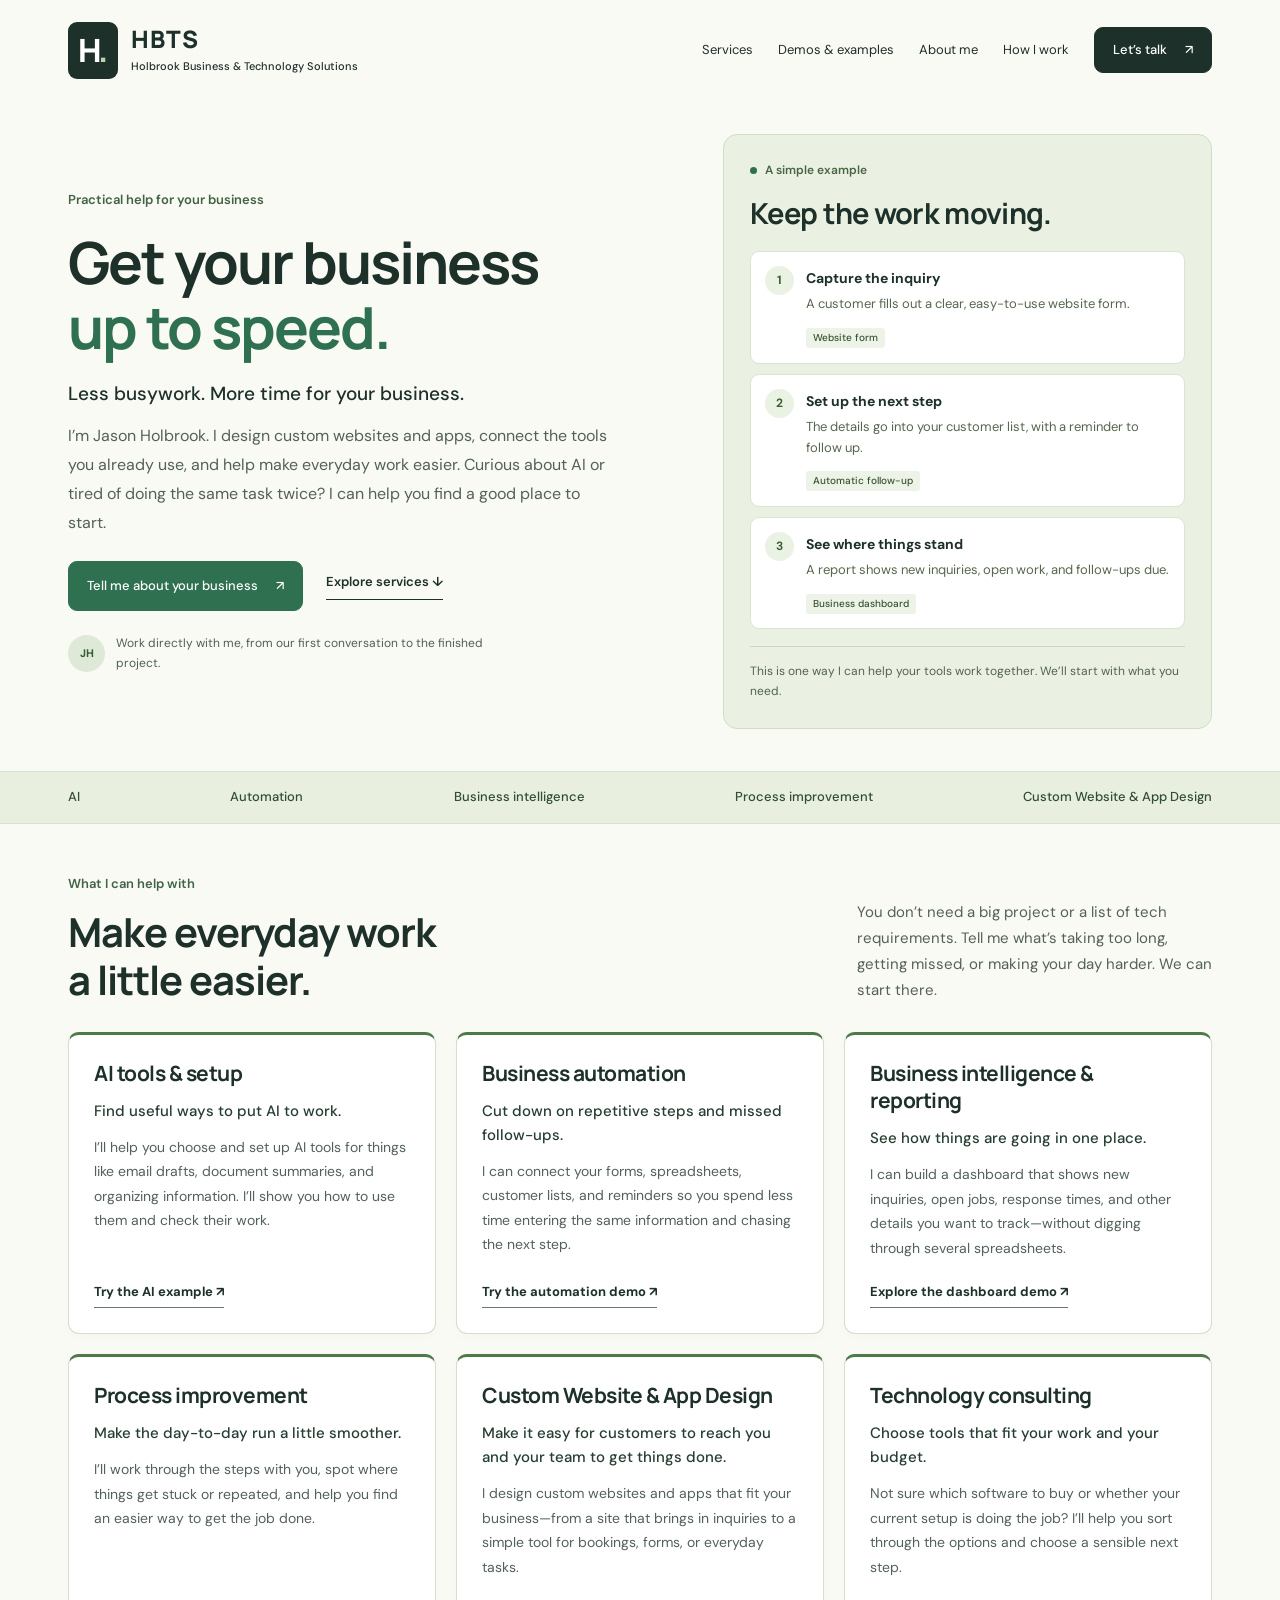
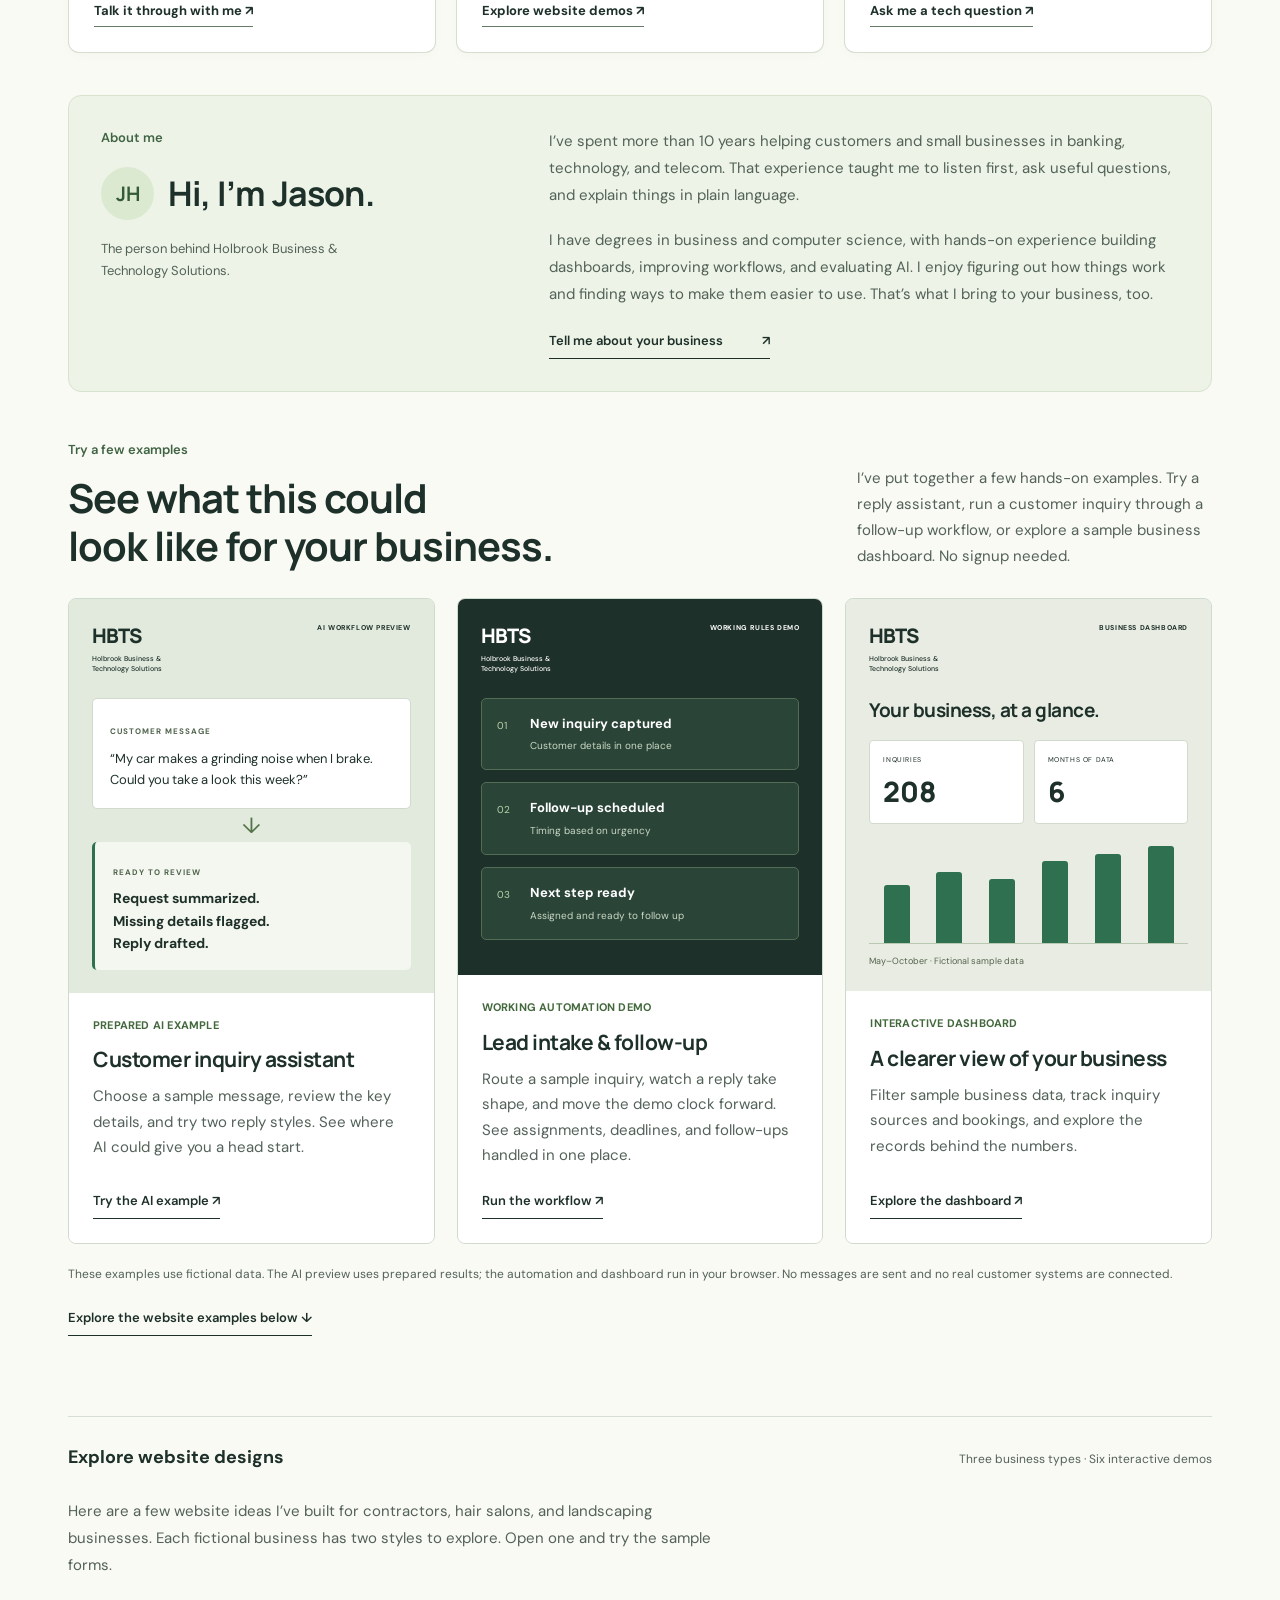
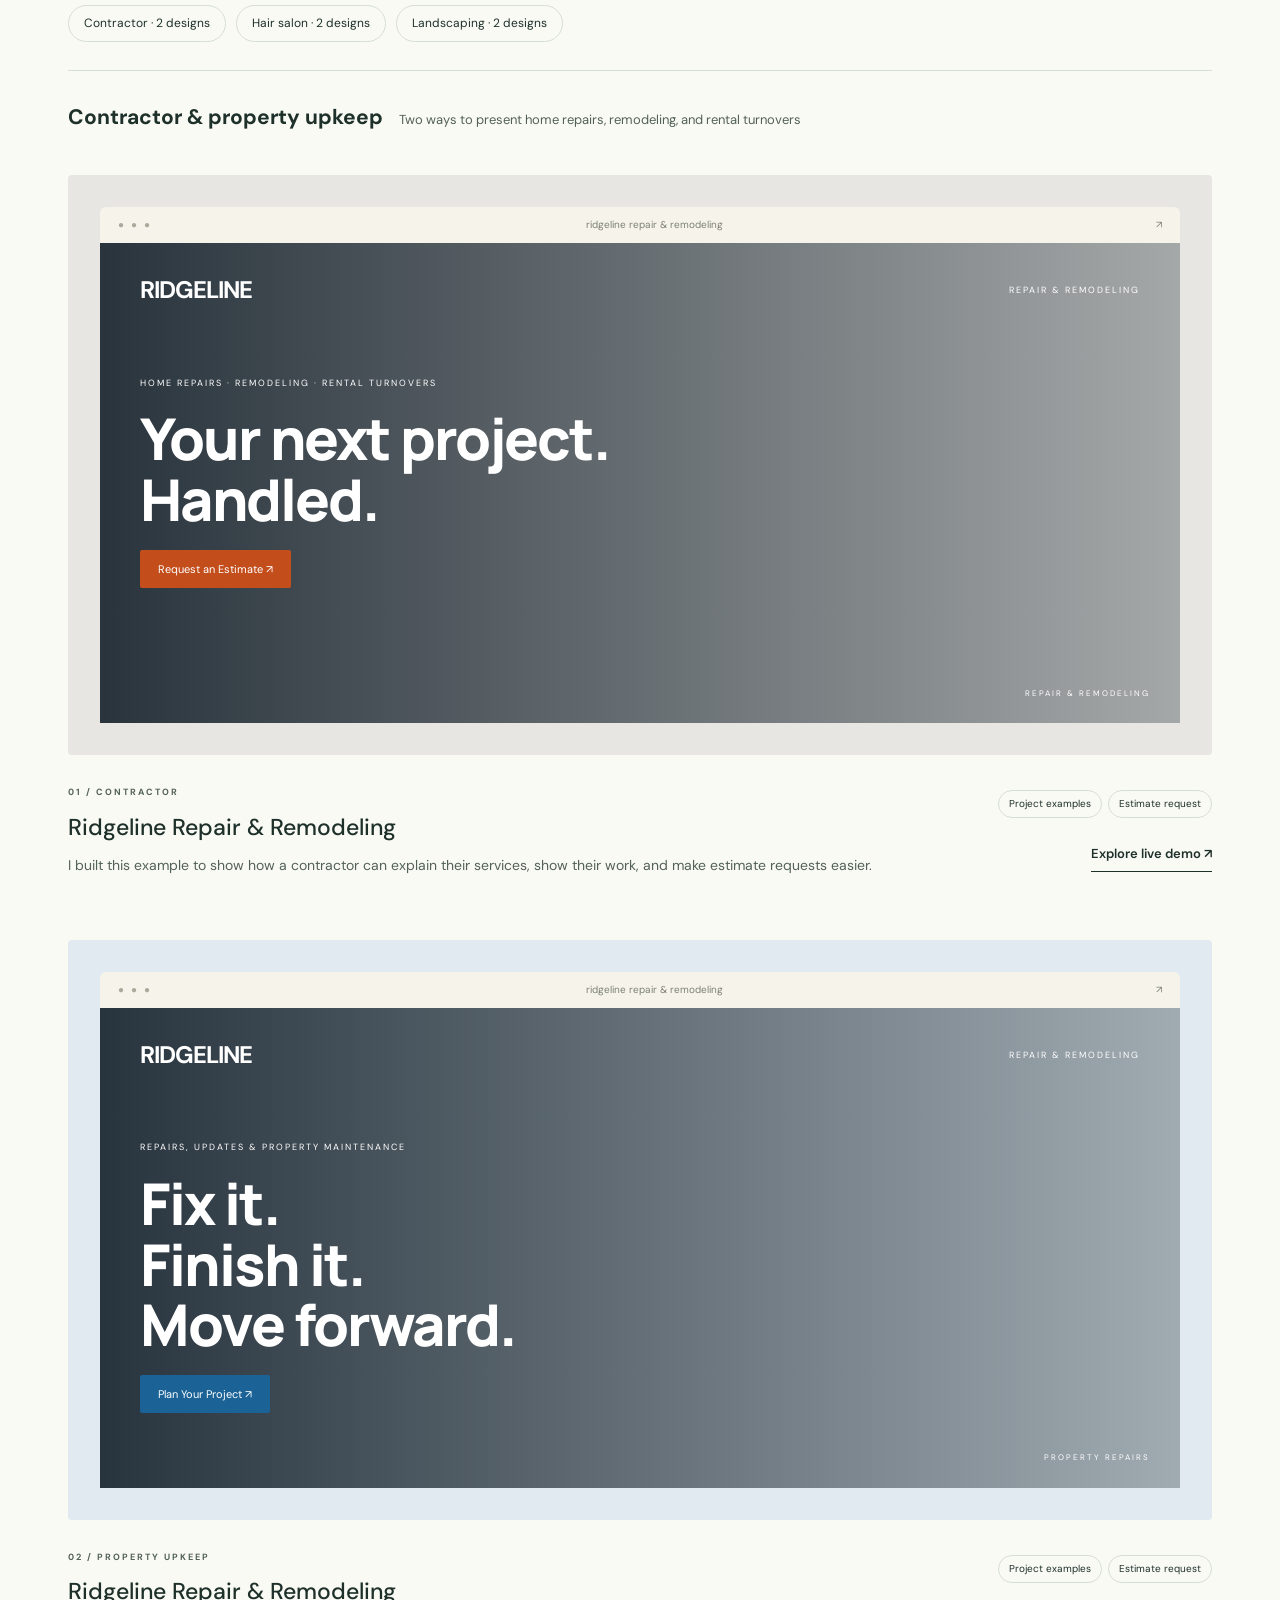
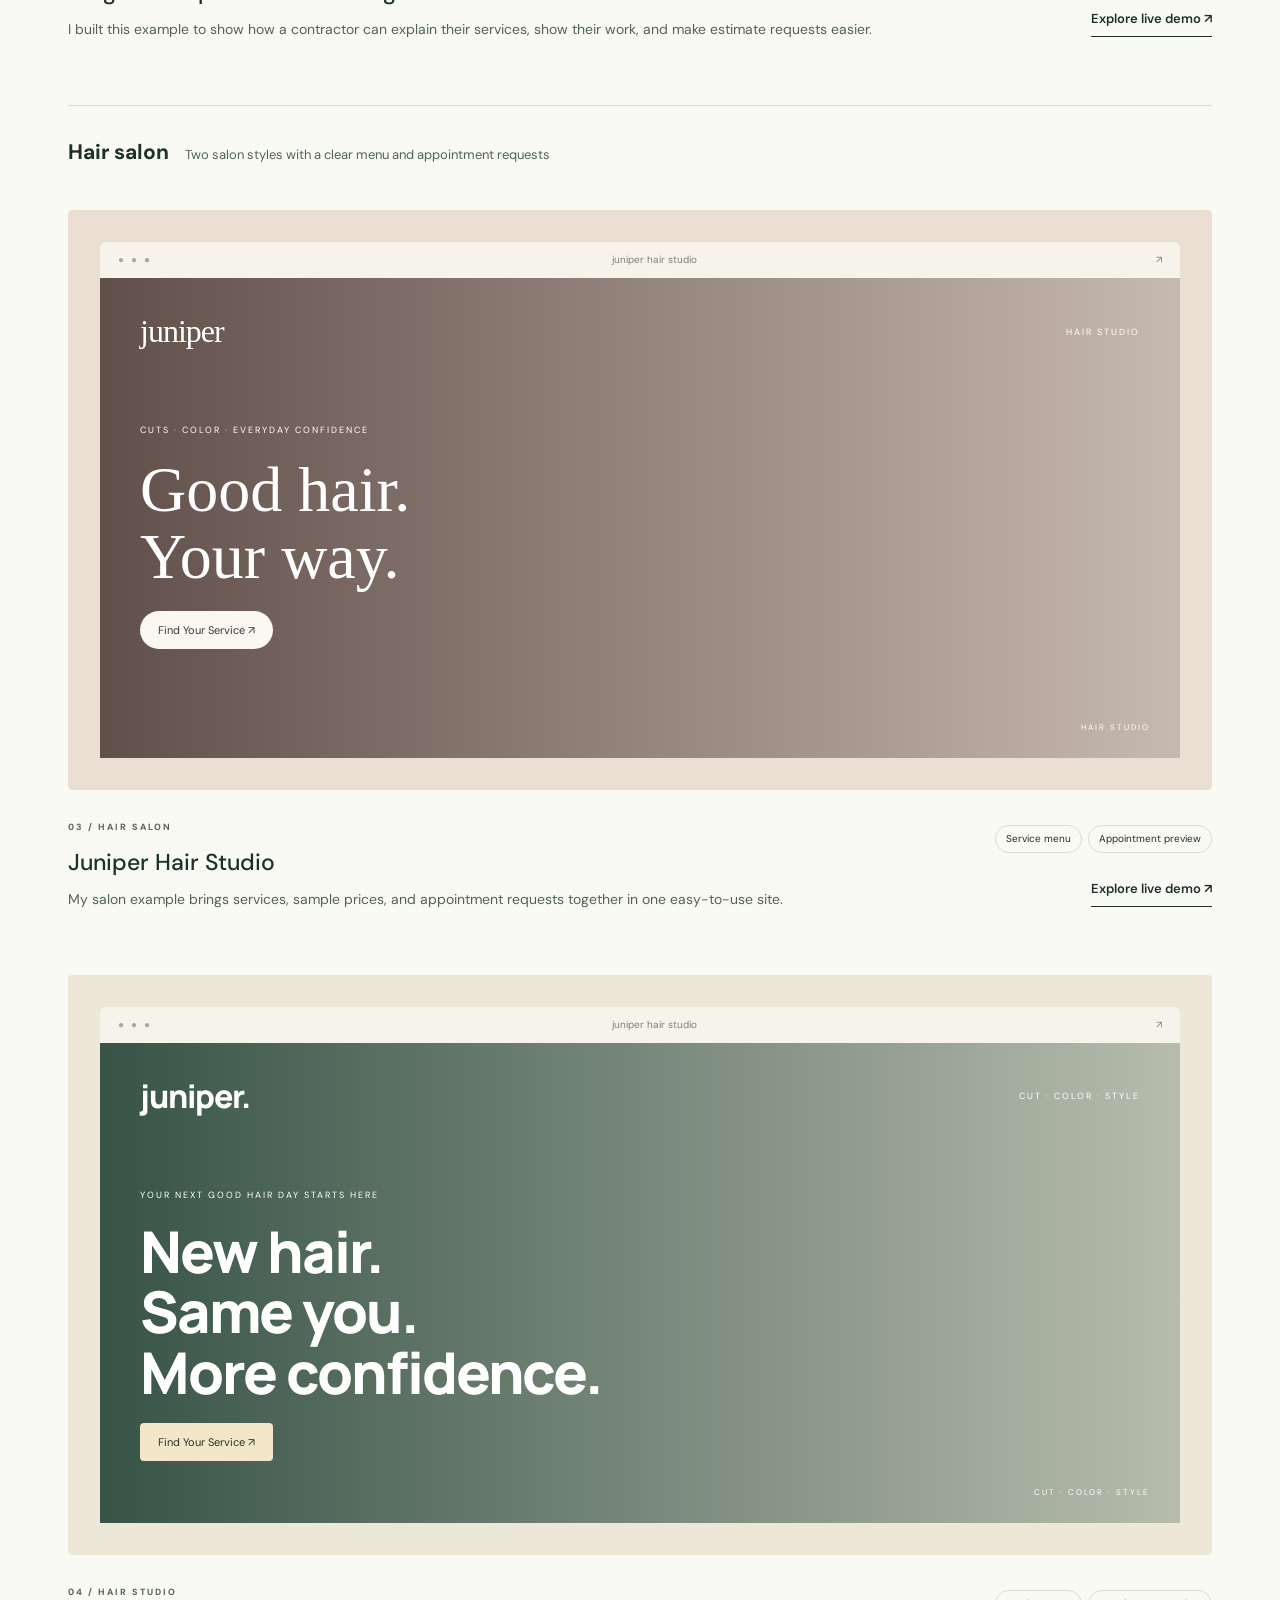
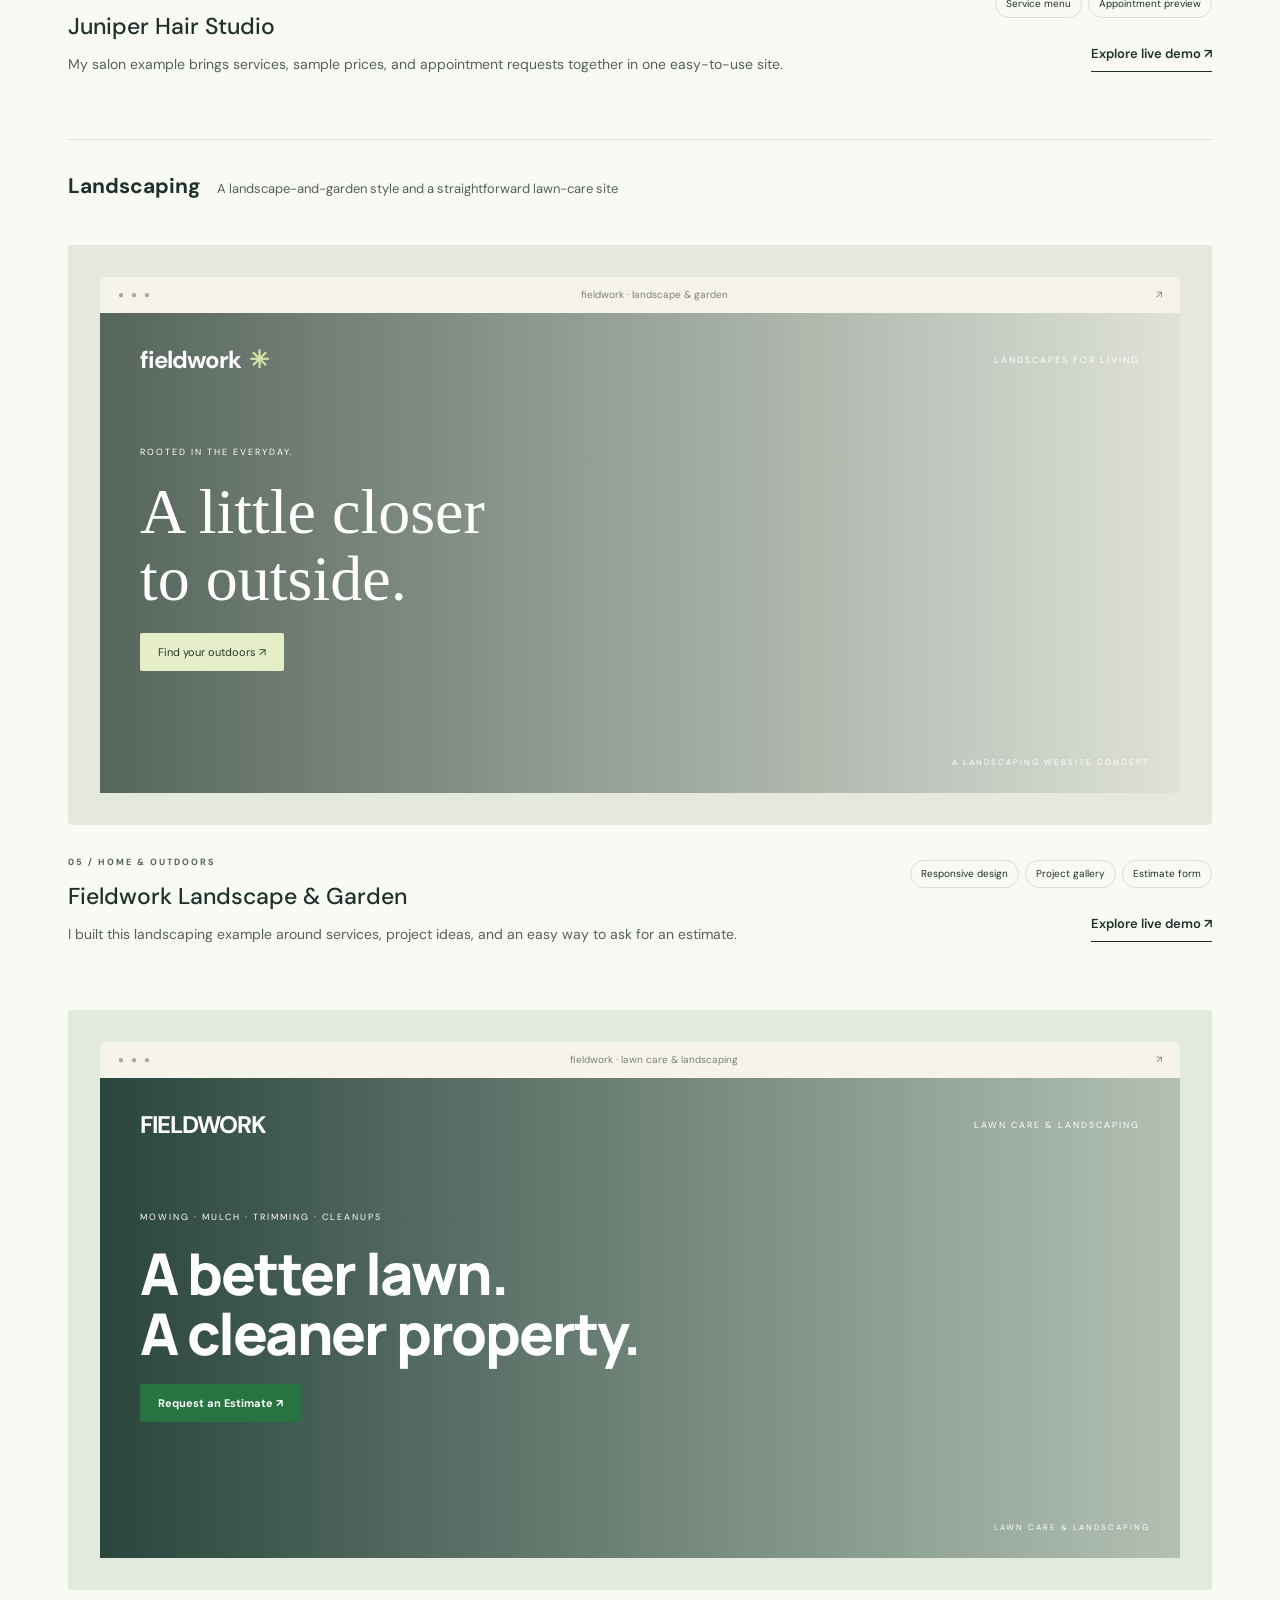
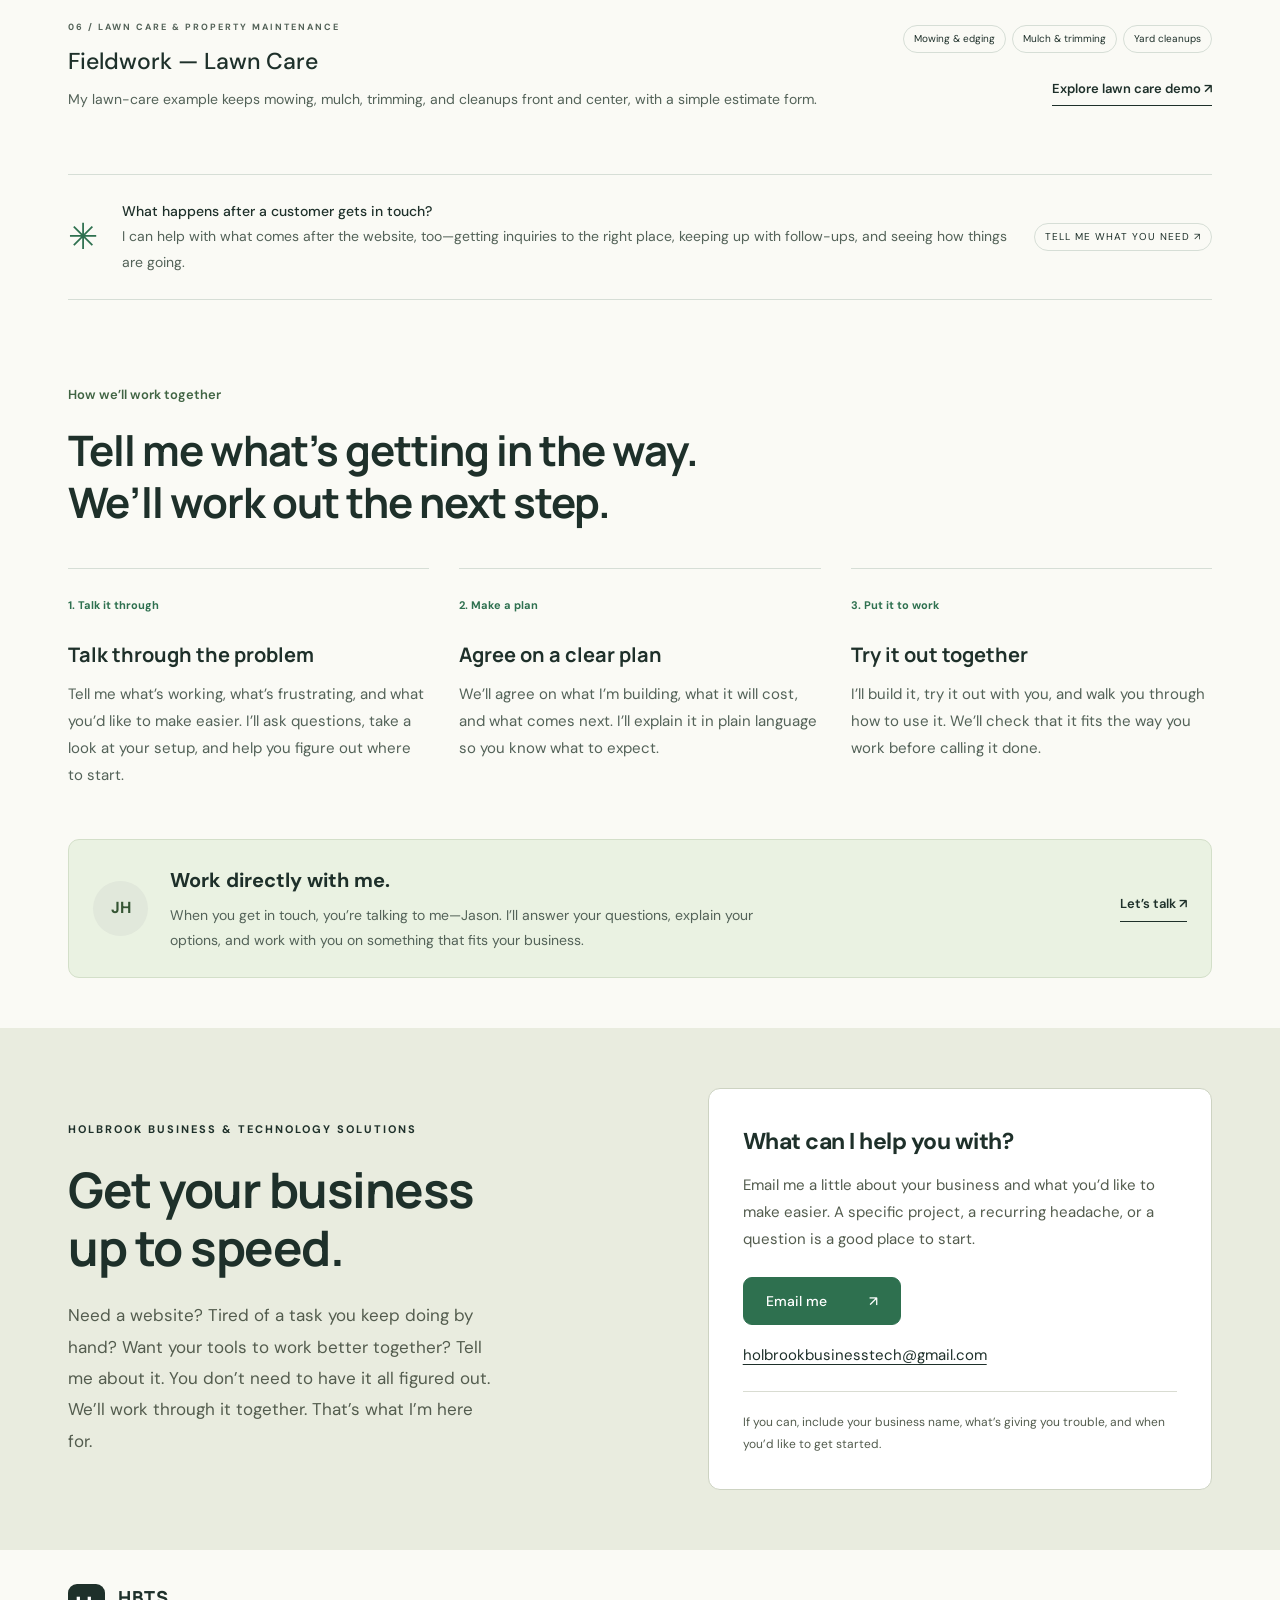
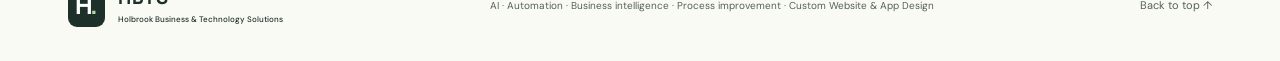
==== commit ab3877bd: "Make showcase more inviting and improve readability" ====
--- a/index.html
+++ b/index.html
@@ -1 +1 @@
-<!doctype html><html lang="en"><head><meta charset="utf-8"><meta name="viewport" content="width=device-width,initial-scale=1"><title>Holbrook Business &amp; Technology Solutions | Get your business up to speed</title><meta name="description" content="Practical AI, automation, business intelligence, process improvement, and custom website and app design for small local businesses. Work directly with me."><meta property="og:title" content="Holbrook Business &amp; Technology Solutions"><meta property="og:description" content="Get your business up to speed. Practical AI, automation, business intelligence, process improvement, and custom website and app design for small local businesses."><meta property="og:type" content="website"><meta property="og:url" content="https://holbrookbusinesstech.pages.dev/"><link rel="icon" href="favicon.svg" type="image/svg+xml"><link rel="stylesheet" href="style.css"><link rel="stylesheet" href="showcase.css"></head><body><a class="skip-link" href="#main">Skip to content</a><header class="nav wrap"><a class="brand-lockup" href="./" aria-label="Holbrook Business &amp; Technology Solutions home"><span class="brand-symbol" aria-hidden="true">H<span>.</span></span><span class="brand-name">HBTS<small>Holbrook Business &amp; Technology Solutions</small></span></a><nav aria-label="Main navigation"><a href="#services">Services</a><a href="#demos">Demos &amp; examples</a><a href="#about">About me</a><a href="#approach">How I work</a><a class="pill dark" href="#contact">Let’s talk <span aria-hidden="true">↗</span></a></nav></header><main id="main"><section class="intro wrap"><div class="hero-message"><p class="eyebrow">TECH HELP FOR SMALL LOCAL BUSINESSES</p><h1>Get your business<br><span>up to speed.</span></h1><p class="hero-description">Less busywork. More time for your business.</p><p class="hero-detail">I’m Jason Holbrook. I design custom websites and apps, connect the tools you already use, and help make everyday work easier. Curious about AI or tired of doing the same task twice? I can help you find a good place to start.</p><div class="hero-actions"><a class="pill dark" href="#contact">Tell me about your business <span aria-hidden="true">↗</span></a><a class="text-link" href="#services">Explore services ↓</a></div><p class="hero-byline">Work directly with me, from our first conversation to the finished project.</p></div><aside class="workflow-panel" aria-labelledby="workflow-title"><div class="workflow-top"><span class="status-dot" aria-hidden="true"></span> EXAMPLE: FROM INQUIRY TO FOLLOW-UP</div><h2 id="workflow-title">Keep the work<br>moving.</h2><ol class="workflow-list"><li><span class="workflow-number">01</span><div><strong>Capture the inquiry</strong><p>A customer fills out a clear, easy-to-use website form.</p><span class="workflow-tag">WEBSITE</span></div></li><li><span class="workflow-number">02</span><div><strong>Set up the next step</strong><p>The details go into your customer list, with a reminder to follow up.</p><span class="workflow-tag">AUTOMATION</span></div></li><li><span class="workflow-number">03</span><div><strong>See where things stand</strong><p>A report shows new inquiries, open work, and follow-ups due.</p><span class="workflow-tag">BUSINESS INTELLIGENCE</span></div></li></ol><p class="workflow-note">This is one way I can help your tools work together. We’ll start with what you need.</p></aside></section><div class="service-ribbon"><div class="wrap"><span>AI</span><span>Automation</span><span>Business intelligence</span><span>Process improvement</span><span>Custom Website &amp; App Design</span></div></div><section class="services-section wrap" id="services" aria-labelledby="services-title"><div class="business-section-heading"><div><p class="eyebrow">WHAT I CAN HELP WITH</p><h2 id="services-title">Make everyday work<br>a little easier.</h2></div><p>You don’t need a big project or a list of tech requirements. Tell me what’s taking too long, getting missed, or making your day harder. We can start there.</p></div><div class="services-grid"><article class="service-card"><span class="service-number">01</span><h3>AI tools &amp; setup</h3><p class="service-lead">Find useful ways to put AI to work.</p><p>I’ll help you choose and set up AI tools for things like email drafts, document summaries, and organizing information. I’ll show you how to use them and check their work.</p><a href="ai-demo/">Try the AI example <span aria-hidden="true">↗</span></a></article><article class="service-card"><span class="service-number">02</span><h3>Business automation</h3><p class="service-lead">Cut down on repetitive steps and missed follow-ups.</p><p>I can connect your forms, spreadsheets, customer lists, and reminders so you spend less time entering the same information and chasing the next step.</p><a href="automation-demo/">Try the automation demo <span aria-hidden="true">↗</span></a></article><article class="service-card"><span class="service-number">03</span><h3>Business intelligence &amp; reporting</h3><p class="service-lead">See how things are going in one place.</p><p>I can build a dashboard that shows new inquiries, open jobs, response times, and other details you want to track—without digging through several spreadsheets.</p><a href="bi-demo/">Explore the dashboard demo <span aria-hidden="true">↗</span></a></article><article class="service-card"><span class="service-number">04</span><h3>Process improvement</h3><p class="service-lead">Make the day-to-day run a little smoother.</p><p>I’ll work through the steps with you, spot where things get stuck or repeated, and help you find an easier way to get the job done.</p><a href="#contact">Talk it through with me <span aria-hidden="true">↗</span></a></article><article class="service-card"><span class="service-number">05</span><h3>Custom Website &amp; App Design</h3><p class="service-lead">Make it easy for customers to reach you and your team to get things done.</p><p>I design custom websites and apps that fit your business—from a site that brings in inquiries to a simple tool for bookings, forms, or everyday tasks.</p><a href="#work">Explore website demos <span aria-hidden="true">↗</span></a></article><article class="service-card"><span class="service-number">06</span><h3>Technology consulting</h3><p class="service-lead">Choose tools that fit your work and your budget.</p><p>Not sure which software to buy or whether your current setup is doing the job? I’ll help you sort through the options and choose a sensible next step.</p><a href="#contact">Ask me a tech question <span aria-hidden="true">↗</span></a></article></div></section><section class="about-section wrap" id="about" aria-labelledby="about-title"><div class="about-intro"><p class="eyebrow">ABOUT ME</p><div class="about-person"><span class="about-initials" aria-hidden="true">JH</span><h2 id="about-title">Hi, I’m Jason.</h2></div><p class="about-caption">The person behind Holbrook Business &amp; Technology Solutions.</p></div><div class="about-copy"><p>I’ve spent more than 10 years helping customers and small businesses in banking, technology, and telecom. That experience taught me to listen first, ask useful questions, and explain things in plain language.</p><p>I have degrees in business and computer science, with hands-on experience building dashboards, improving workflows, and evaluating AI. I enjoy figuring out how things work and finding ways to make them easier to use. That’s what I bring to your business, too.</p><a class="text-link" href="#contact">Tell me about your business <span aria-hidden="true">↗</span></a></div></section><section class="interactive-section wrap" id="demos" aria-labelledby="demos-title"><div class="business-section-heading"><div><p class="eyebrow">TRY A FEW EXAMPLES</p><h2 id="demos-title">See what this could<br>look like for your business.</h2></div><p>I’ve put together a few hands-on examples. Try a reply assistant, run a customer inquiry through a follow-up workflow, or explore a sample business dashboard. No signup needed.</p></div><div class="interactive-grid"><article class="interactive-card"><a class="lab-preview ai-preview" href="ai-demo/" aria-label="Open the AI inquiry assistant example"><div class="lab-preview-top"><strong>HBTS<small>Holbrook Business &amp;<br>Technology Solutions</small></strong><span>AI WORKFLOW PREVIEW</span></div><div class="sample-message"><span>CUSTOMER MESSAGE</span><p>“My car makes a grinding noise when I brake. Could you take a look this week?”</p></div><div class="sample-arrow" aria-hidden="true">↓</div><div class="sample-output"><span>READY TO REVIEW</span><strong>Request summarized.<br>Missing details flagged.<br>Reply drafted.</strong></div></a><div class="interactive-info"><span class="demo-type">PREPARED AI EXAMPLE</span><h3>Customer inquiry assistant</h3><p>Choose a sample message, review the key details, and try two reply styles. See where AI could give you a head start.</p><a class="text-link" href="ai-demo/">Try the AI example ↗</a></div></article><article class="interactive-card"><a class="lab-preview auto-preview" href="automation-demo/" aria-label="Open the lead and follow-up automation demo"><div class="lab-preview-top"><strong>HBTS<small>Holbrook Business &amp;<br>Technology Solutions</small></strong><span>WORKING RULES DEMO</span></div><div class="mini-flow"><div><span>01</span><strong>New inquiry captured</strong><small>Customer details in one place</small></div><div><span>02</span><strong>Follow-up scheduled</strong><small>Timing based on urgency</small></div><div><span>03</span><strong>Next step ready</strong><small>Assigned and ready to follow up</small></div></div></a><div class="interactive-info"><span class="demo-type">WORKING AUTOMATION DEMO</span><h3>Lead intake &amp; follow-up</h3><p>Route a sample inquiry, watch a reply take shape, and move the demo clock forward. See assignments, deadlines, and follow-ups handled in one place.</p><a class="text-link" href="automation-demo/">Run the workflow ↗</a></div></article><article class="interactive-card"><a class="lab-preview bi-preview" href="bi-demo/" aria-label="Open the interactive business dashboard"><div class="lab-preview-top"><strong>HBTS<small>Holbrook Business &amp;<br>Technology Solutions</small></strong><span>BUSINESS DASHBOARD</span></div><div class="mini-dashboard-title">Your business, at a glance.</div><div class="mini-kpis"><div><small>INQUIRIES</small><strong>208</strong></div><div><small>MONTHS OF DATA</small><strong>6</strong></div></div><div class="mini-chart" aria-hidden="true"><span style="height:59%"></span><span style="height:73%"></span><span style="height:66%"></span><span style="height:84%"></span><span style="height:91%"></span><span style="height:100%"></span></div><div class="mini-chart-caption">May–October · Fictional sample data</div></a><div class="interactive-info"><span class="demo-type">INTERACTIVE DASHBOARD</span><h3>A clearer view of your business</h3><p>Filter sample business data, track inquiry sources and bookings, and explore the records behind the numbers.</p><a class="text-link" href="bi-demo/">Explore the dashboard ↗</a></div></article></div><p class="demo-disclosure">These examples use fictional data. The AI preview uses prepared results; the automation and dashboard run in your browser. No messages are sent and no real customer systems are connected.</p><a class="text-link website-jump" href="#work">Explore the website examples below ↓</a></section><section class="work wrap" id="work"><div class="section-heading"><h2>Explore website designs</h2><span>Three business types · Six interactive demos</span></div><p class="work-description">Here are a few website ideas I’ve built for contractors, hair salons, and landscaping businesses. Each fictional business has two styles to explore. Open one and try the sample forms.</p><nav class="design-nav" aria-label="Browse business types"><a href="#contractor-designs">Contractor · 2 designs</a><a href="#salon-designs">Hair salon · 2 designs</a><a href="#landscaping-designs">Landscaping · 2 designs</a></nav><h3 class="category-heading" id="contractor-designs">Contractor & property upkeep<span>Two ways to present home repairs, remodeling, and rental turnovers</span></h3><a class="project-preview builder-preview" href="contractor/" aria-label="Explore Ridgeline Repair & Remodeling design 01"><div class="browser-bar"><span>● ● ●</span><span>ridgeline repair & remodeling</span><span>↗</span></div><div class="preview-scene" style="--preview-image:url('https://images.unsplash.com/photo-1503387762-592deb58ef4e?auto=format&fit=crop&w=1600&q=85')"><div class="mini-nav"><strong>RIDGELINE</strong><span>REPAIR & REMODELING</span></div><div class="preview-copy"><small>HOME REPAIRS · REMODELING · RENTAL TURNOVERS</small><h3>Your next project.<br>Handled.</h3><span class="preview-button">Request an Estimate ↗</span></div><span class="image-label">REPAIR &amp; REMODELING</span></div></a><div class="project-info"><div><p class="eyebrow">01 / CONTRACTOR</p><h3>Ridgeline Repair & Remodeling</h3><p>I built this example to show how a contractor can explain their services, show their work, and make estimate requests easier.</p></div><div><div class="tags"><span>Project examples</span><span>Estimate request</span></div><a class="text-link" href="contractor/">Explore live demo ↗</a></div></div><a class="project-preview builder-preview variant-two" href="contractor-modern/" aria-label="Explore Ridgeline Repair & Remodeling design 02"><div class="browser-bar"><span>● ● ●</span><span>ridgeline repair & remodeling</span><span>↗</span></div><div class="preview-scene" style="--preview-image:url('https://images.unsplash.com/photo-1600585154340-be6161a56a0c?auto=format&fit=crop&w=1600&q=85')"><div class="mini-nav"><strong>RIDGELINE</strong><span>REPAIR & REMODELING</span></div><div class="preview-copy"><small>REPAIRS, UPDATES & PROPERTY MAINTENANCE</small><h3>Fix it.<br>Finish it.<br>Move forward.</h3><span class="preview-button">Plan Your Project ↗</span></div><span class="image-label">PROPERTY REPAIRS</span></div></a><div class="project-info"><div><p class="eyebrow">02 / PROPERTY UPKEEP</p><h3>Ridgeline Repair & Remodeling</h3><p>I built this example to show how a contractor can explain their services, show their work, and make estimate requests easier.</p></div><div><div class="tags"><span>Project examples</span><span>Estimate request</span></div><a class="text-link" href="contractor-modern/">Explore live demo ↗</a></div></div><h3 class="category-heading" id="salon-designs">Hair salon<span>Two salon styles with a clear menu and appointment requests</span></h3><a class="project-preview salon-preview" href="salon/" aria-label="Explore Juniper Hair Studio design 01"><div class="browser-bar"><span>● ● ●</span><span>juniper hair studio</span><span>↗</span></div><div class="preview-scene" style="--preview-image:url('https://images.unsplash.com/photo-1560066984-138dadb4c035?auto=format&fit=crop&w=1600&q=85')"><div class="mini-nav"><strong>juniper</strong><span>HAIR STUDIO</span></div><div class="preview-copy"><small>CUTS · COLOR · EVERYDAY CONFIDENCE</small><h3>Good hair.<br>Your way.</h3><span class="preview-button">Find Your Service ↗</span></div><span class="image-label">HAIR STUDIO</span></div></a><div class="project-info"><div><p class="eyebrow">03 / HAIR SALON</p><h3>Juniper Hair Studio</h3><p>My salon example brings services, sample prices, and appointment requests together in one easy-to-use site.</p></div><div><div class="tags"><span>Service menu</span><span>Appointment preview</span></div><a class="text-link" href="salon/">Explore live demo ↗</a></div></div><a class="project-preview salon-preview variant-two" href="salon-modern/" aria-label="Explore Juniper Hair Studio design 02"><div class="browser-bar"><span>● ● ●</span><span>juniper hair studio</span><span>↗</span></div><div class="preview-scene" style="--preview-image:url('https://images.unsplash.com/photo-1521590832167-7bcbfaa6381f?auto=format&fit=crop&w=1600&q=85')"><div class="mini-nav"><strong>juniper.</strong><span>CUT · COLOR · STYLE</span></div><div class="preview-copy"><small>YOUR NEXT GOOD HAIR DAY STARTS HERE</small><h3>New hair.<br>Same you.<br>More confidence.</h3><span class="preview-button">Find Your Service ↗</span></div><span class="image-label">CUT · COLOR · STYLE</span></div></a><div class="project-info"><div><p class="eyebrow">04 / HAIR STUDIO</p><h3>Juniper Hair Studio</h3><p>My salon example brings services, sample prices, and appointment requests together in one easy-to-use site.</p></div><div><div class="tags"><span>Service menu</span><span>Appointment preview</span></div><a class="text-link" href="salon-modern/">Explore live demo ↗</a></div></div><h3 class="category-heading" id="landscaping-designs">Landscaping<span>A landscape-and-garden style and a straightforward lawn-care site</span></h3><a class="project-preview" href="landscaping/" aria-label="Explore the Fieldwork landscaping demo"><div class="browser-bar"><span>● ● ●</span><span>fieldwork · landscape & garden</span><span>↗</span></div><div class="preview-scene"><div class="mini-nav"><strong>fieldwork<span>✳</span></strong><span>LANDSCAPES FOR LIVING</span></div><div class="preview-copy"><small>ROOTED IN THE EVERYDAY.</small><h3>A little closer<br>to outside.</h3><span class="preview-button">Find your outdoors ↗</span></div><span class="image-label">A LANDSCAPING WEBSITE CONCEPT</span></div></a><div class="project-info"><div><p class="eyebrow">05 / HOME & OUTDOORS</p><h3>Fieldwork Landscape & Garden</h3><p>I built this landscaping example around services, project ideas, and an easy way to ask for an estimate.</p></div><div><div class="tags"><span>Responsive design</span><span>Project gallery</span><span>Estimate form</span></div><a class="text-link" href="landscaping/">Explore live demo ↗</a></div></div><a class="project-preview pro-preview" href="landscaping-pro/" aria-label="Explore the lawn care website design"><div class="browser-bar"><span>● ● ●</span><span>fieldwork · lawn care & landscaping</span><span>↗</span></div><div class="preview-scene"><div class="mini-nav"><strong>FIELDWORK</strong><span>LAWN CARE & LANDSCAPING</span></div><div class="preview-copy"><small>MOWING · MULCH · TRIMMING · CLEANUPS</small><h3>A better lawn.<br>A cleaner property.</h3><span class="preview-button">Request an Estimate ↗</span></div><span class="image-label">LAWN CARE &amp; LANDSCAPING</span></div></a><div class="project-info"><div><p class="eyebrow">06 / LAWN CARE & PROPERTY MAINTENANCE</p><h3>Fieldwork — Lawn Care</h3><p>My lawn-care example keeps mowing, mulch, trimming, and cleanups front and center, with a simple estimate form.</p></div><div><div class="tags"><span>Mowing & edging</span><span>Mulch & trimming</span><span>Yard cleanups</span></div><a class="text-link" href="landscaping-pro/">Explore lawn care demo ↗</a></div></div><div class="collection-note"><span>✳</span><p><strong>What happens after a customer gets in touch?</strong><br>I can help with what comes after the website, too—getting inquiries to the right place, keeping up with follow-ups, and seeing how things are going.</p><a class="outline-label" href="#contact">TELL ME WHAT YOU NEED ↗</a></div></section><section class="approach wrap" id="approach"><p class="eyebrow">HOW WE’LL WORK TOGETHER</p><h2>Tell me what’s getting in the way.<br>We’ll work out the next step.</h2><div class="principles"><article><span>01 / UNDERSTAND</span><h3>Talk through the problem</h3><p>Tell me what’s working, what’s frustrating, and what you’d like to make easier. I’ll ask questions, take a look at your setup, and help you figure out where to start.</p></article><article><span>02 / SIMPLIFY</span><h3>Agree on a clear plan</h3><p>We’ll agree on what I’m building, what it will cost, and what comes next. I’ll explain it in plain language so you know what to expect.</p></article><article><span>03 / PUT IT TO WORK</span><h3>Try it out together</h3><p>I’ll build it, try it out with you, and walk you through how to use it. We’ll check that it fits the way you work before calling it done.</p></article></div><div class="founder-note"><span class="founder-initials" aria-hidden="true">JH</span><div><h3>Work directly with me.</h3><p>When you get in touch, you’re talking to me—Jason. I’ll answer your questions, explain your options, and work with you on something that fits your business.</p></div><a class="text-link" href="#contact">Let’s talk ↗</a></div></section><section class="contact-section" id="contact" aria-labelledby="contact-title"><div class="wrap contact-layout"><div><p class="eyebrow">HOLBROOK BUSINESS &amp; TECHNOLOGY SOLUTIONS</p><h2 id="contact-title">Get your business<br>up to speed.</h2><p class="contact-intro">Need a website? Tired of a task you keep doing by hand? Want your tools to work better together? Tell me about it. You don’t need to have it all figured out. That’s what I’m here for.</p></div><div class="contact-card"><h3>What can I help you with?</h3><p>Email me a little about your business and what you’d like to make easier. A specific project, a recurring headache, or a question is a good place to start.</p><a class="pill dark" href="mailto:holbrookbusinesstech@gmail.com?subject=Business%20technology%20inquiry">Email me <span aria-hidden="true">↗</span></a><a class="contact-email" href="mailto:holbrookbusinesstech@gmail.com">holbrookbusinesstech@gmail.com</a><p class="contact-hint">If you can, include your business name, what’s giving you trouble, and when you’d like to get started.</p></div></div></section></main><footer class="wrap"><a class="brand-lockup" href="./" aria-label="Holbrook Business &amp; Technology Solutions home"><span class="brand-symbol" aria-hidden="true">H<span>.</span></span><span class="brand-name">HBTS<small>Holbrook Business &amp; Technology Solutions</small></span></a><span>AI · Automation · Business intelligence · Process improvement · Custom Website &amp; App Design</span><a href="#">Back to top ↑</a></footer></body></html>
+<!doctype html><html lang="en"><head><meta charset="utf-8"><meta name="viewport" content="width=device-width,initial-scale=1"><title>Holbrook Business &amp; Technology Solutions | Get your business up to speed</title><meta name="description" content="Practical AI, automation, business intelligence, process improvement, and custom website and app design for small local businesses. Work directly with me."><meta property="og:title" content="Holbrook Business &amp; Technology Solutions"><meta property="og:description" content="Get your business up to speed. Practical AI, automation, business intelligence, process improvement, and custom website and app design for small local businesses."><meta property="og:type" content="website"><meta property="og:url" content="https://holbrookbusinesstech.pages.dev/"><link rel="icon" href="favicon.svg" type="image/svg+xml"><link rel="stylesheet" href="style.css"><link rel="stylesheet" href="showcase.css"><link rel="stylesheet" href="friendly.css"></head><body><a class="skip-link" href="#main">Skip to content</a><header class="nav wrap"><a class="brand-lockup" href="./" aria-label="Holbrook Business &amp; Technology Solutions home"><span class="brand-symbol" aria-hidden="true">H<span>.</span></span><span class="brand-name">HBTS<small>Holbrook Business &amp; Technology Solutions</small></span></a><nav aria-label="Main navigation"><a href="#services">Services</a><a href="#demos">Demos &amp; examples</a><a href="#about">About me</a><a href="#approach">How I work</a><a class="pill dark" href="#contact">Let’s talk <span aria-hidden="true">↗</span></a></nav></header><main id="main"><section class="intro wrap"><div class="hero-message"><p class="eyebrow">Practical help for your business</p><h1>Get your business<br><span>up to speed.</span></h1><p class="hero-description">Less busywork. More time for your business.</p><p class="hero-detail">I’m Jason Holbrook. I design custom websites and apps, connect the tools you already use, and help make everyday work easier. Curious about AI or tired of doing the same task twice? I can help you find a good place to start.</p><div class="hero-actions"><a class="pill dark" href="#contact">Tell me about your business <span aria-hidden="true">↗</span></a><a class="text-link" href="#services">Explore services ↓</a></div><p class="hero-byline"><span class="hero-avatar" aria-hidden="true">JH</span><span>Work directly with me, from our first conversation to the finished project.</span></p></div><aside class="workflow-panel" aria-labelledby="workflow-title"><div class="workflow-top"><span class="status-dot" aria-hidden="true"></span> A simple example</div><h2 id="workflow-title">Keep the work moving.</h2><ol class="workflow-list"><li><span class="workflow-number">1</span><div><strong>Capture the inquiry</strong><p>A customer fills out a clear, easy-to-use website form.</p><span class="workflow-tag">Website form</span></div></li><li><span class="workflow-number">2</span><div><strong>Set up the next step</strong><p>The details go into your customer list, with a reminder to follow up.</p><span class="workflow-tag">Automatic follow-up</span></div></li><li><span class="workflow-number">3</span><div><strong>See where things stand</strong><p>A report shows new inquiries, open work, and follow-ups due.</p><span class="workflow-tag">Business dashboard</span></div></li></ol><p class="workflow-note">This is one way I can help your tools work together. We’ll start with what you need.</p></aside></section><div class="service-ribbon"><div class="wrap"><span>AI</span><span>Automation</span><span>Business intelligence</span><span>Process improvement</span><span>Custom Website &amp; App Design</span></div></div><section class="services-section wrap" id="services" aria-labelledby="services-title"><div class="business-section-heading"><div><p class="eyebrow">What I can help with</p><h2 id="services-title">Make everyday work<br>a little easier.</h2></div><p>You don’t need a big project or a list of tech requirements. Tell me what’s taking too long, getting missed, or making your day harder. We can start there.</p></div><div class="services-grid"><article class="service-card"><span class="service-number">01</span><h3>AI tools &amp; setup</h3><p class="service-lead">Find useful ways to put AI to work.</p><p>I’ll help you choose and set up AI tools for things like email drafts, document summaries, and organizing information. I’ll show you how to use them and check their work.</p><a href="ai-demo/">Try the AI example <span aria-hidden="true">↗</span></a></article><article class="service-card"><span class="service-number">02</span><h3>Business automation</h3><p class="service-lead">Cut down on repetitive steps and missed follow-ups.</p><p>I can connect your forms, spreadsheets, customer lists, and reminders so you spend less time entering the same information and chasing the next step.</p><a href="automation-demo/">Try the automation demo <span aria-hidden="true">↗</span></a></article><article class="service-card"><span class="service-number">03</span><h3>Business intelligence &amp; reporting</h3><p class="service-lead">See how things are going in one place.</p><p>I can build a dashboard that shows new inquiries, open jobs, response times, and other details you want to track—without digging through several spreadsheets.</p><a href="bi-demo/">Explore the dashboard demo <span aria-hidden="true">↗</span></a></article><article class="service-card"><span class="service-number">04</span><h3>Process improvement</h3><p class="service-lead">Make the day-to-day run a little smoother.</p><p>I’ll work through the steps with you, spot where things get stuck or repeated, and help you find an easier way to get the job done.</p><a href="#contact">Talk it through with me <span aria-hidden="true">↗</span></a></article><article class="service-card"><span class="service-number">05</span><h3>Custom Website &amp; App Design</h3><p class="service-lead">Make it easy for customers to reach you and your team to get things done.</p><p>I design custom websites and apps that fit your business—from a site that brings in inquiries to a simple tool for bookings, forms, or everyday tasks.</p><a href="#work">Explore website demos <span aria-hidden="true">↗</span></a></article><article class="service-card"><span class="service-number">06</span><h3>Technology consulting</h3><p class="service-lead">Choose tools that fit your work and your budget.</p><p>Not sure which software to buy or whether your current setup is doing the job? I’ll help you sort through the options and choose a sensible next step.</p><a href="#contact">Ask me a tech question <span aria-hidden="true">↗</span></a></article></div></section><section class="about-section wrap" id="about" aria-labelledby="about-title"><div class="about-intro"><p class="eyebrow">About me</p><div class="about-person"><span class="about-initials" aria-hidden="true">JH</span><h2 id="about-title">Hi, I’m Jason.</h2></div><p class="about-caption">The person behind Holbrook Business &amp; Technology Solutions.</p></div><div class="about-copy"><p>I’ve spent more than 10 years helping customers and small businesses in banking, technology, and telecom. That experience taught me to listen first, ask useful questions, and explain things in plain language.</p><p>I have degrees in business and computer science, with hands-on experience building dashboards, improving workflows, and evaluating AI. I enjoy figuring out how things work and finding ways to make them easier to use. That’s what I bring to your business, too.</p><a class="text-link" href="#contact">Tell me about your business <span aria-hidden="true">↗</span></a></div></section><section class="interactive-section wrap" id="demos" aria-labelledby="demos-title"><div class="business-section-heading"><div><p class="eyebrow">Try a few examples</p><h2 id="demos-title">See what this could<br>look like for your business.</h2></div><p>I’ve put together a few hands-on examples. Try a reply assistant, run a customer inquiry through a follow-up workflow, or explore a sample business dashboard. No signup needed.</p></div><div class="interactive-grid"><article class="interactive-card"><a class="lab-preview ai-preview" href="ai-demo/" aria-label="Open the AI inquiry assistant example"><div class="lab-preview-top"><strong>HBTS<small>Holbrook Business &amp;<br>Technology Solutions</small></strong><span>AI WORKFLOW PREVIEW</span></div><div class="sample-message"><span>CUSTOMER MESSAGE</span><p>“My car makes a grinding noise when I brake. Could you take a look this week?”</p></div><div class="sample-arrow" aria-hidden="true">↓</div><div class="sample-output"><span>READY TO REVIEW</span><strong>Request summarized.<br>Missing details flagged.<br>Reply drafted.</strong></div></a><div class="interactive-info"><span class="demo-type">PREPARED AI EXAMPLE</span><h3>Customer inquiry assistant</h3><p>Choose a sample message, review the key details, and try two reply styles. See where AI could give you a head start.</p><a class="text-link" href="ai-demo/">Try the AI example ↗</a></div></article><article class="interactive-card"><a class="lab-preview auto-preview" href="automation-demo/" aria-label="Open the lead and follow-up automation demo"><div class="lab-preview-top"><strong>HBTS<small>Holbrook Business &amp;<br>Technology Solutions</small></strong><span>WORKING RULES DEMO</span></div><div class="mini-flow"><div><span>01</span><strong>New inquiry captured</strong><small>Customer details in one place</small></div><div><span>02</span><strong>Follow-up scheduled</strong><small>Timing based on urgency</small></div><div><span>03</span><strong>Next step ready</strong><small>Assigned and ready to follow up</small></div></div></a><div class="interactive-info"><span class="demo-type">WORKING AUTOMATION DEMO</span><h3>Lead intake &amp; follow-up</h3><p>Route a sample inquiry, watch a reply take shape, and move the demo clock forward. See assignments, deadlines, and follow-ups handled in one place.</p><a class="text-link" href="automation-demo/">Run the workflow ↗</a></div></article><article class="interactive-card"><a class="lab-preview bi-preview" href="bi-demo/" aria-label="Open the interactive business dashboard"><div class="lab-preview-top"><strong>HBTS<small>Holbrook Business &amp;<br>Technology Solutions</small></strong><span>BUSINESS DASHBOARD</span></div><div class="mini-dashboard-title">Your business, at a glance.</div><div class="mini-kpis"><div><small>INQUIRIES</small><strong>208</strong></div><div><small>MONTHS OF DATA</small><strong>6</strong></div></div><div class="mini-chart" aria-hidden="true"><span style="height:59%"></span><span style="height:73%"></span><span style="height:66%"></span><span style="height:84%"></span><span style="height:91%"></span><span style="height:100%"></span></div><div class="mini-chart-caption">May–October · Fictional sample data</div></a><div class="interactive-info"><span class="demo-type">INTERACTIVE DASHBOARD</span><h3>A clearer view of your business</h3><p>Filter sample business data, track inquiry sources and bookings, and explore the records behind the numbers.</p><a class="text-link" href="bi-demo/">Explore the dashboard ↗</a></div></article></div><p class="demo-disclosure">These examples use fictional data. The AI preview uses prepared results; the automation and dashboard run in your browser. No messages are sent and no real customer systems are connected.</p><a class="text-link website-jump" href="#work">Explore the website examples below ↓</a></section><section class="work wrap" id="work"><div class="section-heading"><h2>Explore website designs</h2><span>Three business types · Six interactive demos</span></div><p class="work-description">Here are a few website ideas I’ve built for contractors, hair salons, and landscaping businesses. Each fictional business has two styles to explore. Open one and try the sample forms.</p><nav class="design-nav" aria-label="Browse business types"><a href="#contractor-designs">Contractor · 2 designs</a><a href="#salon-designs">Hair salon · 2 designs</a><a href="#landscaping-designs">Landscaping · 2 designs</a></nav><h3 class="category-heading" id="contractor-designs">Contractor & property upkeep<span>Two ways to present home repairs, remodeling, and rental turnovers</span></h3><a class="project-preview builder-preview" href="contractor/" aria-label="Explore Ridgeline Repair & Remodeling design 01"><div class="browser-bar"><span>● ● ●</span><span>ridgeline repair & remodeling</span><span>↗</span></div><div class="preview-scene" style="--preview-image:url('https://images.unsplash.com/photo-1503387762-592deb58ef4e?auto=format&fit=crop&w=1600&q=85')"><div class="mini-nav"><strong>RIDGELINE</strong><span>REPAIR & REMODELING</span></div><div class="preview-copy"><small>HOME REPAIRS · REMODELING · RENTAL TURNOVERS</small><h3>Your next project.<br>Handled.</h3><span class="preview-button">Request an Estimate ↗</span></div><span class="image-label">REPAIR &amp; REMODELING</span></div></a><div class="project-info"><div><p class="eyebrow">01 / CONTRACTOR</p><h3>Ridgeline Repair & Remodeling</h3><p>I built this example to show how a contractor can explain their services, show their work, and make estimate requests easier.</p></div><div><div class="tags"><span>Project examples</span><span>Estimate request</span></div><a class="text-link" href="contractor/">Explore live demo ↗</a></div></div><a class="project-preview builder-preview variant-two" href="contractor-modern/" aria-label="Explore Ridgeline Repair & Remodeling design 02"><div class="browser-bar"><span>● ● ●</span><span>ridgeline repair & remodeling</span><span>↗</span></div><div class="preview-scene" style="--preview-image:url('https://images.unsplash.com/photo-1600585154340-be6161a56a0c?auto=format&fit=crop&w=1600&q=85')"><div class="mini-nav"><strong>RIDGELINE</strong><span>REPAIR & REMODELING</span></div><div class="preview-copy"><small>REPAIRS, UPDATES & PROPERTY MAINTENANCE</small><h3>Fix it.<br>Finish it.<br>Move forward.</h3><span class="preview-button">Plan Your Project ↗</span></div><span class="image-label">PROPERTY REPAIRS</span></div></a><div class="project-info"><div><p class="eyebrow">02 / PROPERTY UPKEEP</p><h3>Ridgeline Repair & Remodeling</h3><p>I built this example to show how a contractor can explain their services, show their work, and make estimate requests easier.</p></div><div><div class="tags"><span>Project examples</span><span>Estimate request</span></div><a class="text-link" href="contractor-modern/">Explore live demo ↗</a></div></div><h3 class="category-heading" id="salon-designs">Hair salon<span>Two salon styles with a clear menu and appointment requests</span></h3><a class="project-preview salon-preview" href="salon/" aria-label="Explore Juniper Hair Studio design 01"><div class="browser-bar"><span>● ● ●</span><span>juniper hair studio</span><span>↗</span></div><div class="preview-scene" style="--preview-image:url('https://images.unsplash.com/photo-1560066984-138dadb4c035?auto=format&fit=crop&w=1600&q=85')"><div class="mini-nav"><strong>juniper</strong><span>HAIR STUDIO</span></div><div class="preview-copy"><small>CUTS · COLOR · EVERYDAY CONFIDENCE</small><h3>Good hair.<br>Your way.</h3><span class="preview-button">Find Your Service ↗</span></div><span class="image-label">HAIR STUDIO</span></div></a><div class="project-info"><div><p class="eyebrow">03 / HAIR SALON</p><h3>Juniper Hair Studio</h3><p>My salon example brings services, sample prices, and appointment requests together in one easy-to-use site.</p></div><div><div class="tags"><span>Service menu</span><span>Appointment preview</span></div><a class="text-link" href="salon/">Explore live demo ↗</a></div></div><a class="project-preview salon-preview variant-two" href="salon-modern/" aria-label="Explore Juniper Hair Studio design 02"><div class="browser-bar"><span>● ● ●</span><span>juniper hair studio</span><span>↗</span></div><div class="preview-scene" style="--preview-image:url('https://images.unsplash.com/photo-1521590832167-7bcbfaa6381f?auto=format&fit=crop&w=1600&q=85')"><div class="mini-nav"><strong>juniper.</strong><span>CUT · COLOR · STYLE</span></div><div class="preview-copy"><small>YOUR NEXT GOOD HAIR DAY STARTS HERE</small><h3>New hair.<br>Same you.<br>More confidence.</h3><span class="preview-button">Find Your Service ↗</span></div><span class="image-label">CUT · COLOR · STYLE</span></div></a><div class="project-info"><div><p class="eyebrow">04 / HAIR STUDIO</p><h3>Juniper Hair Studio</h3><p>My salon example brings services, sample prices, and appointment requests together in one easy-to-use site.</p></div><div><div class="tags"><span>Service menu</span><span>Appointment preview</span></div><a class="text-link" href="salon-modern/">Explore live demo ↗</a></div></div><h3 class="category-heading" id="landscaping-designs">Landscaping<span>A landscape-and-garden style and a straightforward lawn-care site</span></h3><a class="project-preview" href="landscaping/" aria-label="Explore the Fieldwork landscaping demo"><div class="browser-bar"><span>● ● ●</span><span>fieldwork · landscape & garden</span><span>↗</span></div><div class="preview-scene"><div class="mini-nav"><strong>fieldwork<span>✳</span></strong><span>LANDSCAPES FOR LIVING</span></div><div class="preview-copy"><small>ROOTED IN THE EVERYDAY.</small><h3>A little closer<br>to outside.</h3><span class="preview-button">Find your outdoors ↗</span></div><span class="image-label">A LANDSCAPING WEBSITE CONCEPT</span></div></a><div class="project-info"><div><p class="eyebrow">05 / HOME & OUTDOORS</p><h3>Fieldwork Landscape & Garden</h3><p>I built this landscaping example around services, project ideas, and an easy way to ask for an estimate.</p></div><div><div class="tags"><span>Responsive design</span><span>Project gallery</span><span>Estimate form</span></div><a class="text-link" href="landscaping/">Explore live demo ↗</a></div></div><a class="project-preview pro-preview" href="landscaping-pro/" aria-label="Explore the lawn care website design"><div class="browser-bar"><span>● ● ●</span><span>fieldwork · lawn care & landscaping</span><span>↗</span></div><div class="preview-scene"><div class="mini-nav"><strong>FIELDWORK</strong><span>LAWN CARE & LANDSCAPING</span></div><div class="preview-copy"><small>MOWING · MULCH · TRIMMING · CLEANUPS</small><h3>A better lawn.<br>A cleaner property.</h3><span class="preview-button">Request an Estimate ↗</span></div><span class="image-label">LAWN CARE &amp; LANDSCAPING</span></div></a><div class="project-info"><div><p class="eyebrow">06 / LAWN CARE & PROPERTY MAINTENANCE</p><h3>Fieldwork — Lawn Care</h3><p>My lawn-care example keeps mowing, mulch, trimming, and cleanups front and center, with a simple estimate form.</p></div><div><div class="tags"><span>Mowing & edging</span><span>Mulch & trimming</span><span>Yard cleanups</span></div><a class="text-link" href="landscaping-pro/">Explore lawn care demo ↗</a></div></div><div class="collection-note"><span>✳</span><p><strong>What happens after a customer gets in touch?</strong><br>I can help with what comes after the website, too—getting inquiries to the right place, keeping up with follow-ups, and seeing how things are going.</p><a class="outline-label" href="#contact">TELL ME WHAT YOU NEED ↗</a></div></section><section class="approach wrap" id="approach"><p class="eyebrow">How we’ll work together</p><h2>Tell me what’s getting in the way.<br>We’ll work out the next step.</h2><div class="principles"><article><span>1. Talk it through</span><h3>Talk through the problem</h3><p>Tell me what’s working, what’s frustrating, and what you’d like to make easier. I’ll ask questions, take a look at your setup, and help you figure out where to start.</p></article><article><span>2. Make a plan</span><h3>Agree on a clear plan</h3><p>We’ll agree on what I’m building, what it will cost, and what comes next. I’ll explain it in plain language so you know what to expect.</p></article><article><span>3. Put it to work</span><h3>Try it out together</h3><p>I’ll build it, try it out with you, and walk you through how to use it. We’ll check that it fits the way you work before calling it done.</p></article></div><div class="founder-note"><span class="founder-initials" aria-hidden="true">JH</span><div><h3>Work directly with me.</h3><p>When you get in touch, you’re talking to me—Jason. I’ll answer your questions, explain your options, and work with you on something that fits your business.</p></div><a class="text-link" href="#contact">Let’s talk ↗</a></div></section><section class="contact-section" id="contact" aria-labelledby="contact-title"><div class="wrap contact-layout"><div><p class="eyebrow">HOLBROOK BUSINESS &amp; TECHNOLOGY SOLUTIONS</p><h2 id="contact-title">Get your business<br>up to speed.</h2><p class="contact-intro">Need a website? Tired of a task you keep doing by hand? Want your tools to work better together? Tell me about it. You don’t need to have it all figured out. We’ll work through it together. That’s what I’m here for.</p></div><div class="contact-card"><h3>What can I help you with?</h3><p>Email me a little about your business and what you’d like to make easier. A specific project, a recurring headache, or a question is a good place to start.</p><a class="pill dark" href="mailto:holbrookbusinesstech@gmail.com?subject=Business%20technology%20inquiry">Email me <span aria-hidden="true">↗</span></a><a class="contact-email" href="mailto:holbrookbusinesstech@gmail.com">holbrookbusinesstech@gmail.com</a><p class="contact-hint">If you can, include your business name, what’s giving you trouble, and when you’d like to get started.</p></div></div></section></main><footer class="wrap"><a class="brand-lockup" href="./" aria-label="Holbrook Business &amp; Technology Solutions home"><span class="brand-symbol" aria-hidden="true">H<span>.</span></span><span class="brand-name">HBTS<small>Holbrook Business &amp; Technology Solutions</small></span></a><span>AI · Automation · Business intelligence · Process improvement · Custom Website &amp; App Design</span><a href="#">Back to top ↑</a></footer></body></html>
--- a/friendly.css
+++ b/friendly.css
@@ -0,0 +1,14 @@
+/* A clearer, more conversational presentation for local business owners. */
+:root{--paper:#fafaf5;--muted:#536258}
+.nav{height:100px}.nav nav{font-size:13px}.nav .pill{border-radius:9px;font-size:13px;padding:12px 18px}.brand-name small{font-size:11px;letter-spacing:0}.brand-symbol{border-radius:9px}
+.intro{grid-template-columns:1.25fr 1fr;gap:44px;padding-top:34px;padding-bottom:42px}.intro .eyebrow{font-size:13px;letter-spacing:0;font-weight:600;color:#406443}.intro h1{font-size:clamp(42px,4.6vw,58px);font-weight:700;letter-spacing:-2px;line-height:1.12;margin:19px 0}.hero-description{font-size:19px;line-height:1.55;margin:0 0 14px}.hero-detail{font-size:16px;line-height:1.8;max-width:540px;margin-bottom:23px}.hero-actions .pill{font-size:13px;padding:14px 18px;border-radius:9px;gap:18px}.hero-actions .text-link{font-size:13px}.hero-byline{display:flex;gap:11px;align-items:center;font-size:12px;line-height:1.6;color:#4e6251;max-width:440px;margin-top:23px}.hero-avatar{display:grid;place-items:center;flex-shrink:0;width:37px;height:37px;border-radius:50%;background:#deead7;font-size:11px;font-weight:700;color:#355932}
+.workflow-panel{background:#eaf1e2;border-color:#d0ddc7;border-radius:14px;padding:26px}.workflow-top{font-size:12px;letter-spacing:0;font-weight:600;color:#496442}.workflow-panel h2{font-size:29px;line-height:1.25;letter-spacing:-.7px;margin:15px 0 20px}.workflow-panel h2 br{display:none}.workflow-list li{background:#fff;border:1px solid #dae4d1;border-radius:9px;margin-bottom:10px;padding:14px;gap:12px}.workflow-list li:not(:last-child):before{display:none}.workflow-number{width:29px;height:29px;font-size:12px;background:#eaf2e3;border:0;color:#3a6032}.workflow-list strong{font-size:14px;padding-top:2px;line-height:1.5}.workflow-list p{font-size:13px;line-height:1.6;margin:5px 0 8px;color:#57674e}.workflow-tag{font-size:10px;letter-spacing:0;font-weight:500;padding:2px 7px;background:#edf3e6}.workflow-list li:last-child{padding-bottom:14px;margin-bottom:0}.workflow-note{font-size:12px;line-height:1.65;padding-top:15px;margin-top:17px}
+.service-ribbon{background:#e8efdf;color:#304e32;border-top:1px solid #d8e2cf;border-bottom:1px solid #d8e2cf}.service-ribbon .wrap{padding-top:15px;padding-bottom:15px;gap:14px 24px}.service-ribbon span{font-size:13px;font-weight:500}
+.services-section{padding-top:50px;padding-bottom:42px}.business-section-heading{gap:35px;margin-bottom:28px}.business-section-heading h2{font-size:clamp(29px,3.2vw,40px);font-weight:700;letter-spacing:-1px;line-height:1.2;margin-top:12px}.business-section-heading>p{font-size:15px;line-height:1.75;max-width:355px}.services-section .eyebrow,.interactive-section .eyebrow,.about-intro .eyebrow,.approach>.eyebrow{font-size:13px;letter-spacing:0;font-weight:600;color:#406443}.services-grid{gap:20px}.service-card{background:#fff;border-radius:11px;padding:25px;border-color:#d4dfce;border-top:3px solid #4c7b48;box-shadow:0 3px 12px #233c2005}.service-number{display:none}.service-card h3{font-size:21px;font-weight:700;letter-spacing:-.5px;line-height:1.3;margin:0 0 12px}.service-card .service-lead{font-size:15px;line-height:1.6;margin:0 0 12px}.service-card>p{font-size:14px;line-height:1.75;margin:0 0 22px}.service-card>a{font-size:13px;padding-bottom:4px}
+.about-section{max-width:1144px;width:calc(100% - 96px);background:#edf3e6;border:1px solid #d8e3ce;border-radius:13px;padding:32px;gap:42px;grid-template-columns:1fr 1.55fr;margin-bottom:48px}.about-intro .eyebrow{margin-bottom:18px}.about-person{gap:14px}.about-person h2{font-size:34px;letter-spacing:-.8px}.about-initials{background:#dce9d1;border-radius:50%;width:53px;height:53px;font-size:20px}.about-caption{font-size:13px;line-height:1.7}.about-copy>p{font-size:15px;line-height:1.8}.about-copy .text-link{font-size:13px}
+.interactive-section{padding-top:0;padding-bottom:45px}.interactive-info{background:#fff;padding:24px}.interactive-info h3{font-size:21px;letter-spacing:-.5px}.interactive-info p{font-size:15px;line-height:1.7}.interactive-info .text-link,.website-jump{font-size:13px}.demo-type{font-size:11px;letter-spacing:.2px}.demo-disclosure{font-size:12px;line-height:1.7}.work{padding-top:35px;padding-bottom:40px}.work-description{font-size:15px;line-height:1.8}.category-heading{font-size:21px}.category-heading span{font-size:13px}.project-info p{font-size:14px}.project-info .text-link{font-size:13px}.collection-note p{font-size:14px;line-height:1.8}
+.approach{padding-top:45px;padding-bottom:50px}.approach h2{font-size:clamp(30px,3.4vw,42px);letter-spacing:-1px;line-height:1.22;max-width:900px}.principles{gap:30px;margin-top:30px}.principles article>span{font-size:11px;letter-spacing:0}.principles h3{font-size:20px}.principles p{font-size:15px;line-height:1.8}.founder-note{background:#eaf2e2;border-color:#d3dfc9;border-radius:11px;padding:24px}.founder-note h3{font-size:20px}.founder-note p{font-size:14px;line-height:1.8}.founder-note .text-link{font-size:13px}.contact-section{padding-top:60px;padding-bottom:60px}.contact-section h2{font-size:clamp(35px,4vw,49px);letter-spacing:-1.5px;line-height:1.2}.contact-intro{font-size:17px;line-height:1.85}.contact-card{background:#fff;border-radius:12px}.contact-card h3{font-size:23px;letter-spacing:-.5px}.contact-card>p{font-size:15px;line-height:1.8}.contact-card .pill{border-radius:9px;font-size:14px}.contact-card .contact-hint{font-size:12px}.contact-email{font-size:15px}
+@media(max-width:1050px){.nav nav{gap:15px}.brand-name small{font-size:10px}.intro{gap:28px}.intro h1{font-size:47px}.hero-detail{font-size:15px}.workflow-panel{padding:22px}.workflow-list li{padding:12px}.workflow-panel h2{font-size:26px}.workflow-list p{font-size:12px}.workflow-list strong{font-size:13px}.service-card{padding:22px}.service-card h3{font-size:20px}.about-section{gap:28px}.about-person{align-items:start;flex-direction:column}}
+@media(max-width:760px){.nav{height:auto;min-height:105px;padding-top:18px;padding-bottom:18px}.nav nav{gap:8px}.nav nav>a{font-size:11px}.nav .pill{font-size:11px;padding:8px 12px}.brand-name small{font-size:9px}.intro{grid-template-columns:1fr;padding-top:25px;padding-bottom:32px;gap:28px}.intro h1{font-size:clamp(39px,8.8vw,55px);letter-spacing:-1.5px;margin:16px 0 19px}.intro .eyebrow{font-size:12px}.hero-description{font-size:18px}.hero-detail{font-size:15px;line-height:1.8}.hero-byline{font-size:12px}.hero-actions .pill,.hero-actions .text-link{font-size:13px}.hero-actions{gap:18px}.workflow-panel{padding:23px;max-width:100%}.workflow-panel h2{font-size:27px}.workflow-list p{font-size:13px}.workflow-list strong{font-size:14px}.service-ribbon .wrap{justify-content:flex-start;gap:9px 18px}.service-ribbon span{font-size:12px}.services-section{padding-top:35px;padding-bottom:30px}.business-section-heading>p{font-size:15px;margin-top:17px}.business-section-heading h2{font-size:33px}.about-section{width:calc(100% - 40px);padding:24px;grid-template-columns:1fr;gap:23px;margin-bottom:35px}.about-person{flex-direction:row;align-items:center}.about-person h2{font-size:30px}.about-copy>p{font-size:15px}.about-intro .eyebrow{font-size:12px}.about-caption{margin-top:13px}.interactive-section{padding-bottom:35px}.approach{padding-top:35px;padding-bottom:35px}.approach h2{font-size:33px}.principles{gap:25px}.founder-note{padding:22px}.contact-section{padding-top:40px;padding-bottom:40px}.contact-section h2{font-size:39px}.contact-intro{font-size:16px}.contact-email{font-size:14px}.contact-card>p{font-size:14px}}
+@media(max-width:950px){.contact-layout{grid-template-columns:1fr;gap:28px}.contact-card{width:100%;max-width:680px}.contact-intro{max-width:620px}}
+@media(max-width:480px){.services-grid{grid-template-columns:1fr}.service-card{padding:24px}.service-card h3{font-size:22px;margin-top:0}.service-card>p{font-size:15px}.service-card .service-lead{font-size:15px}.hero-actions{flex-direction:column;align-items:start}.workflow-panel h2 br{display:none}.workflow-note{font-size:12px}.about-person h2{font-size:29px}.about-initials{width:45px;height:45px;font-size:17px}.interactive-info{padding:23px}.principles p{font-size:15px}.contact-card{padding:25px}.contact-card .contact-hint{font-size:12px}}
